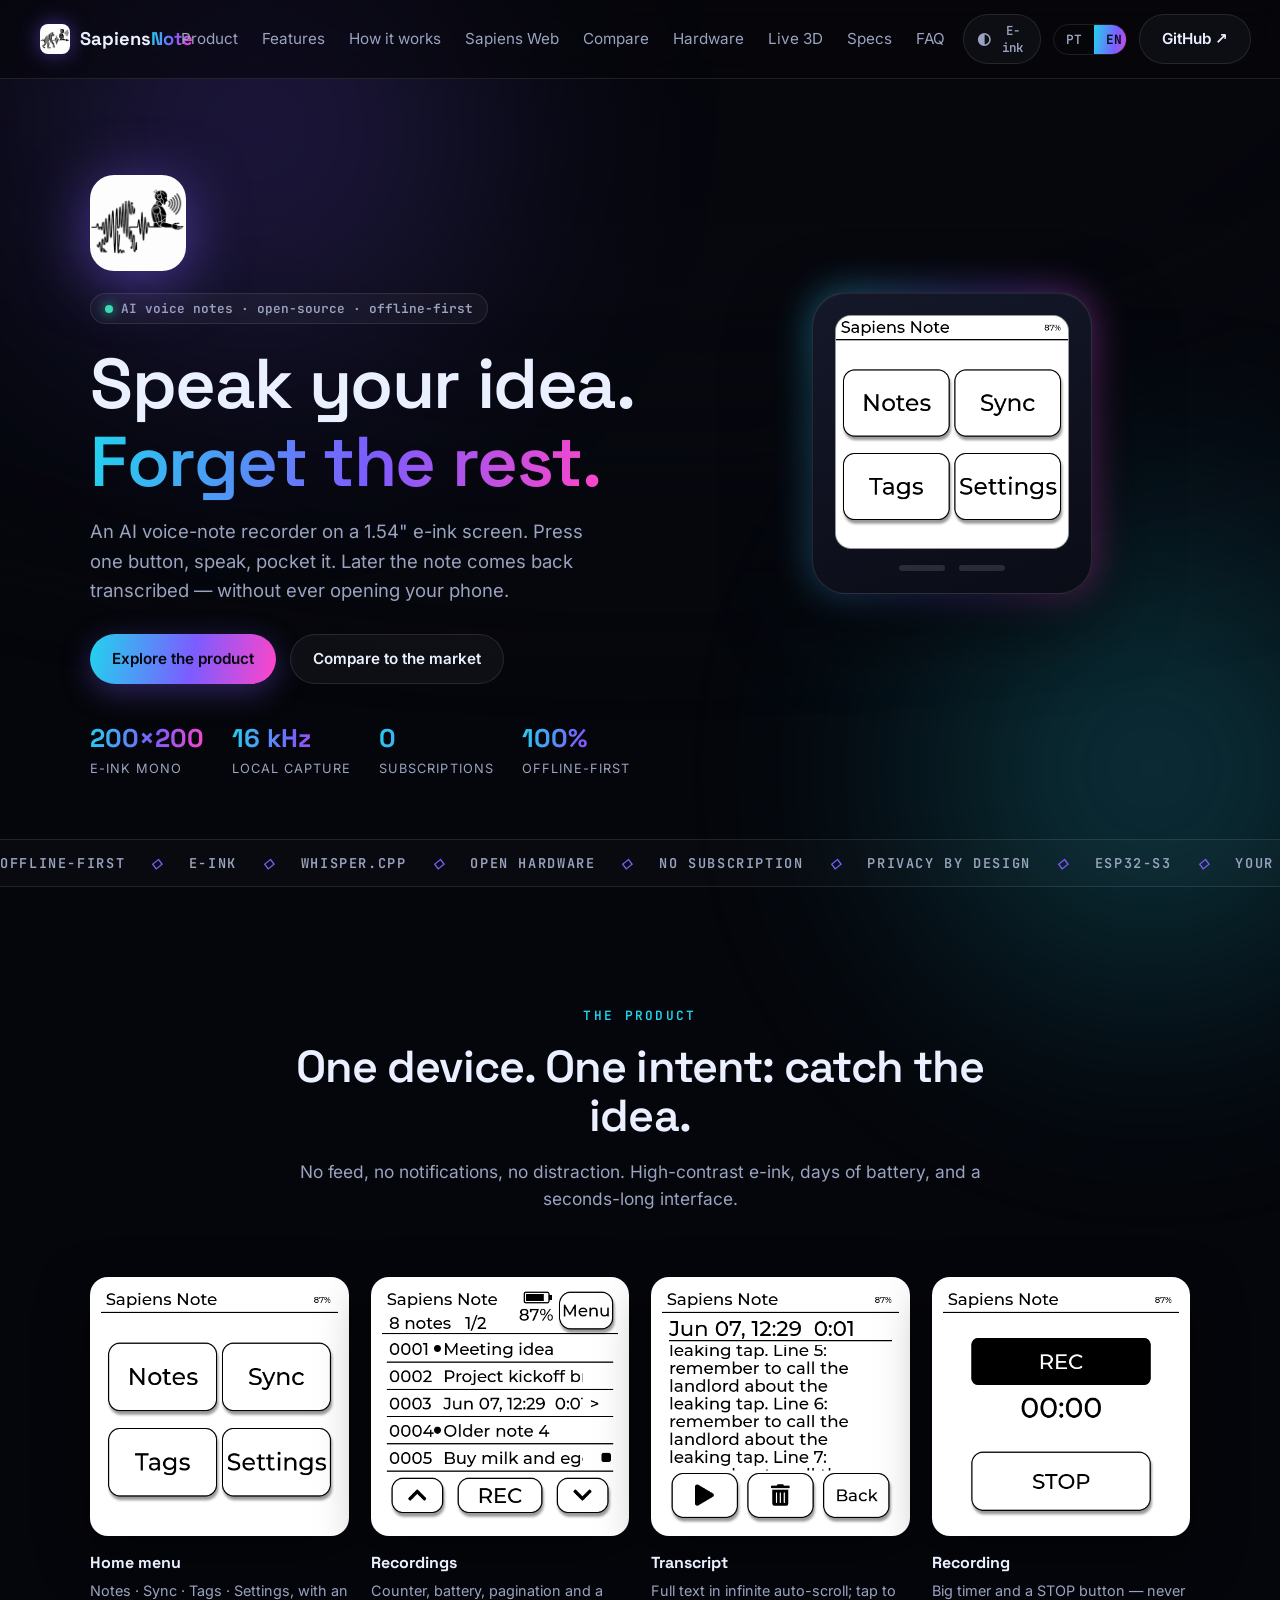
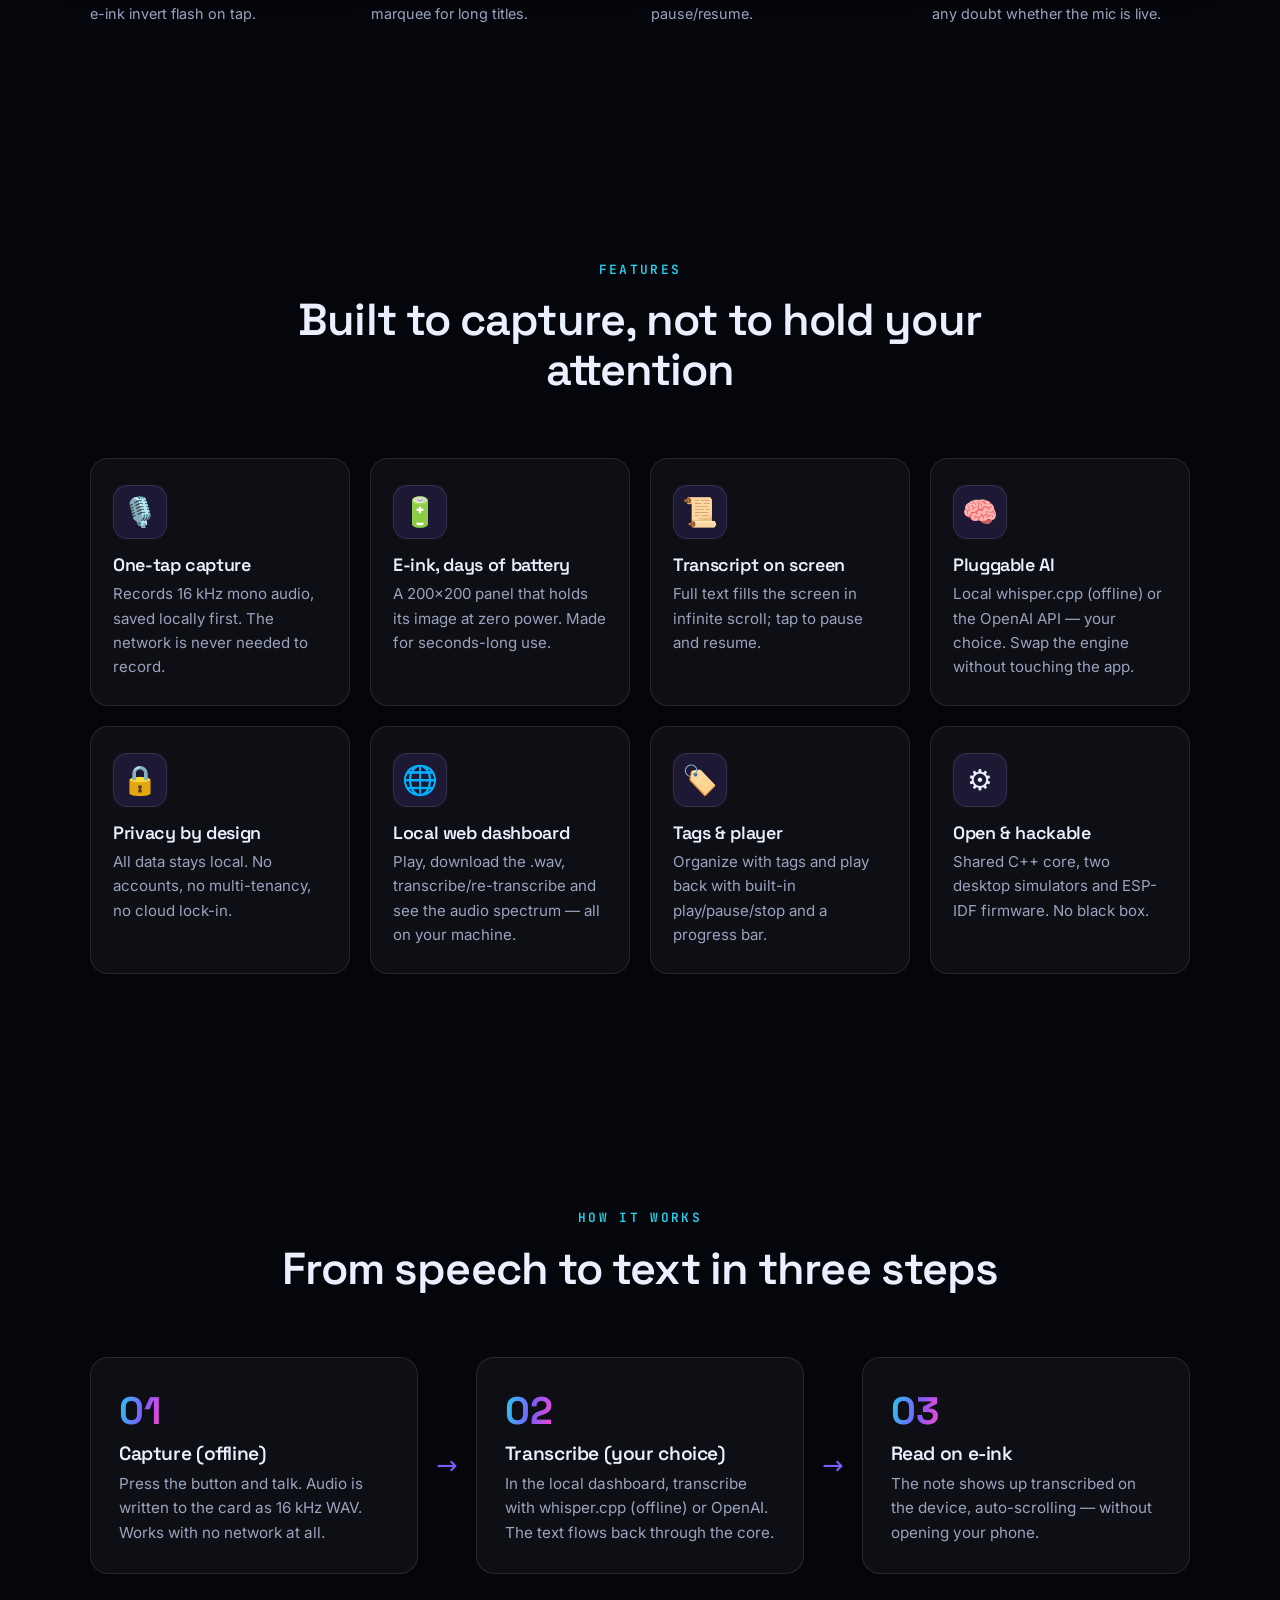
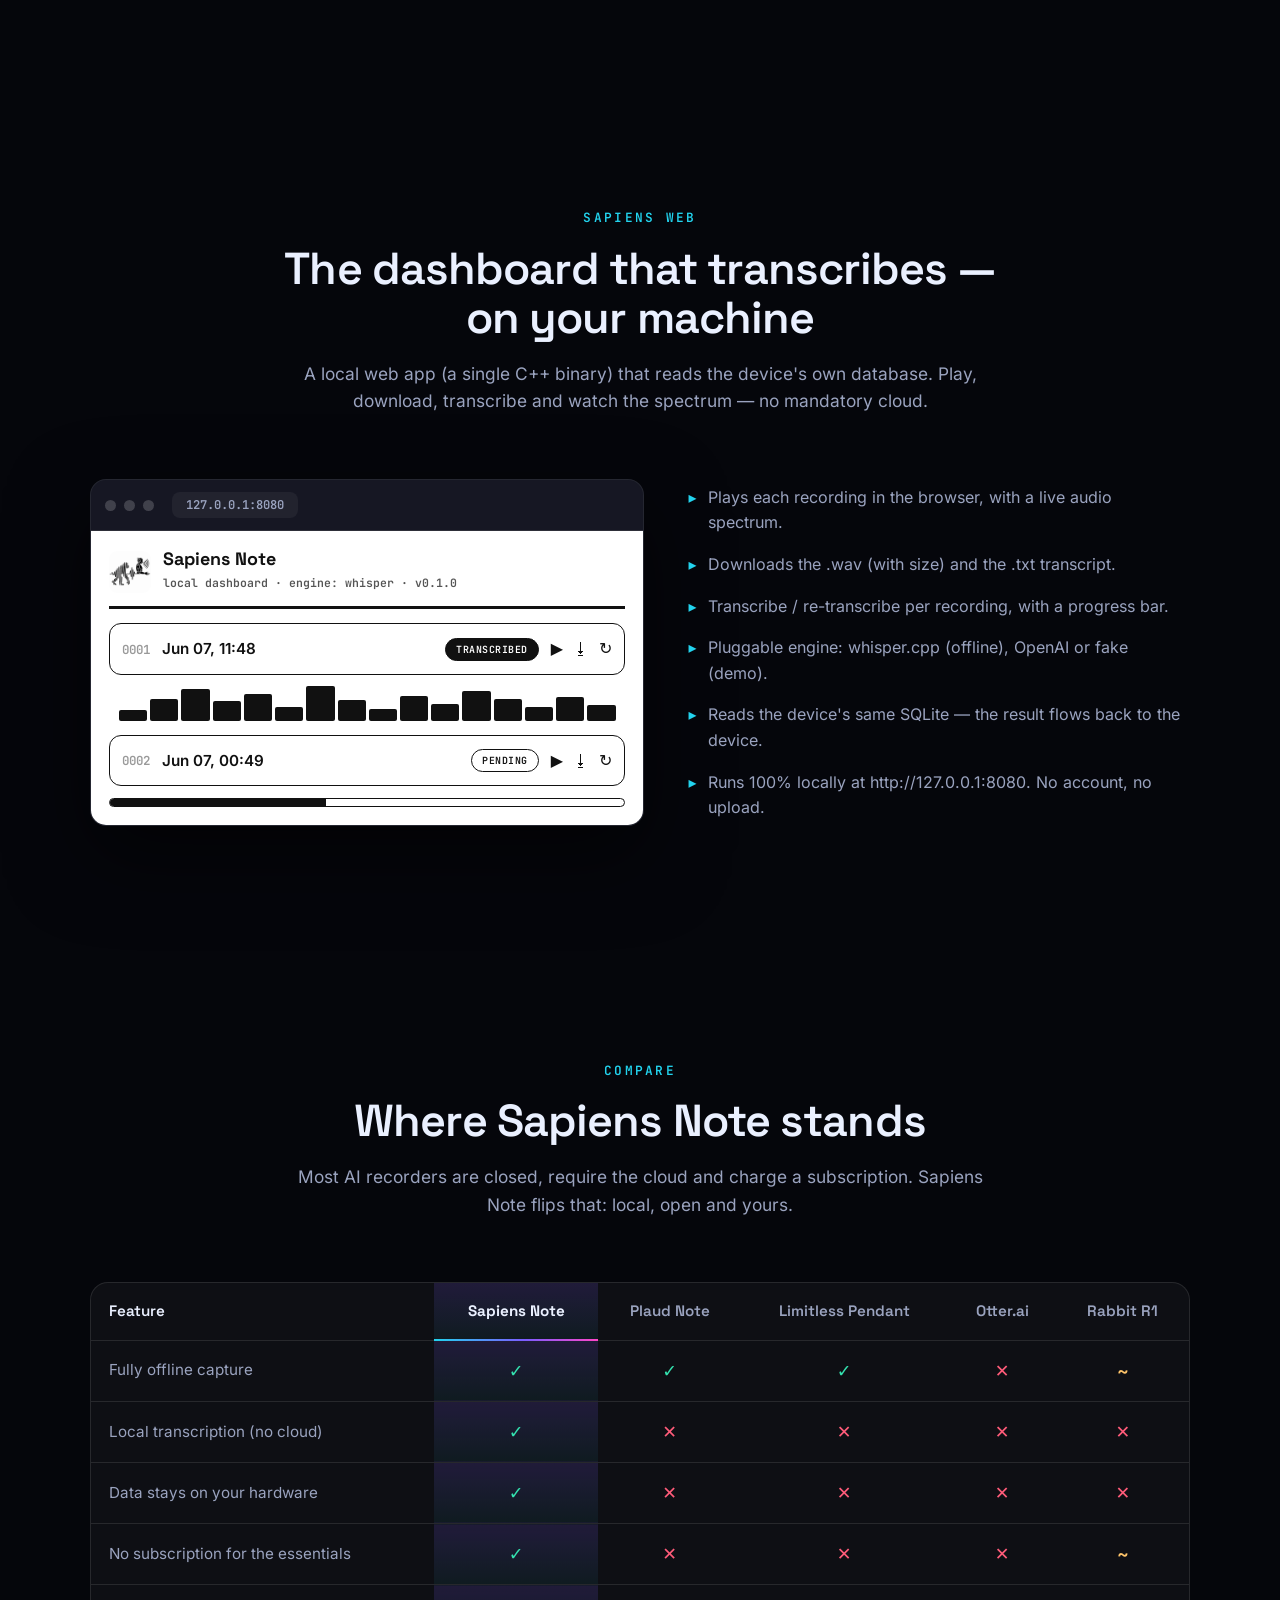
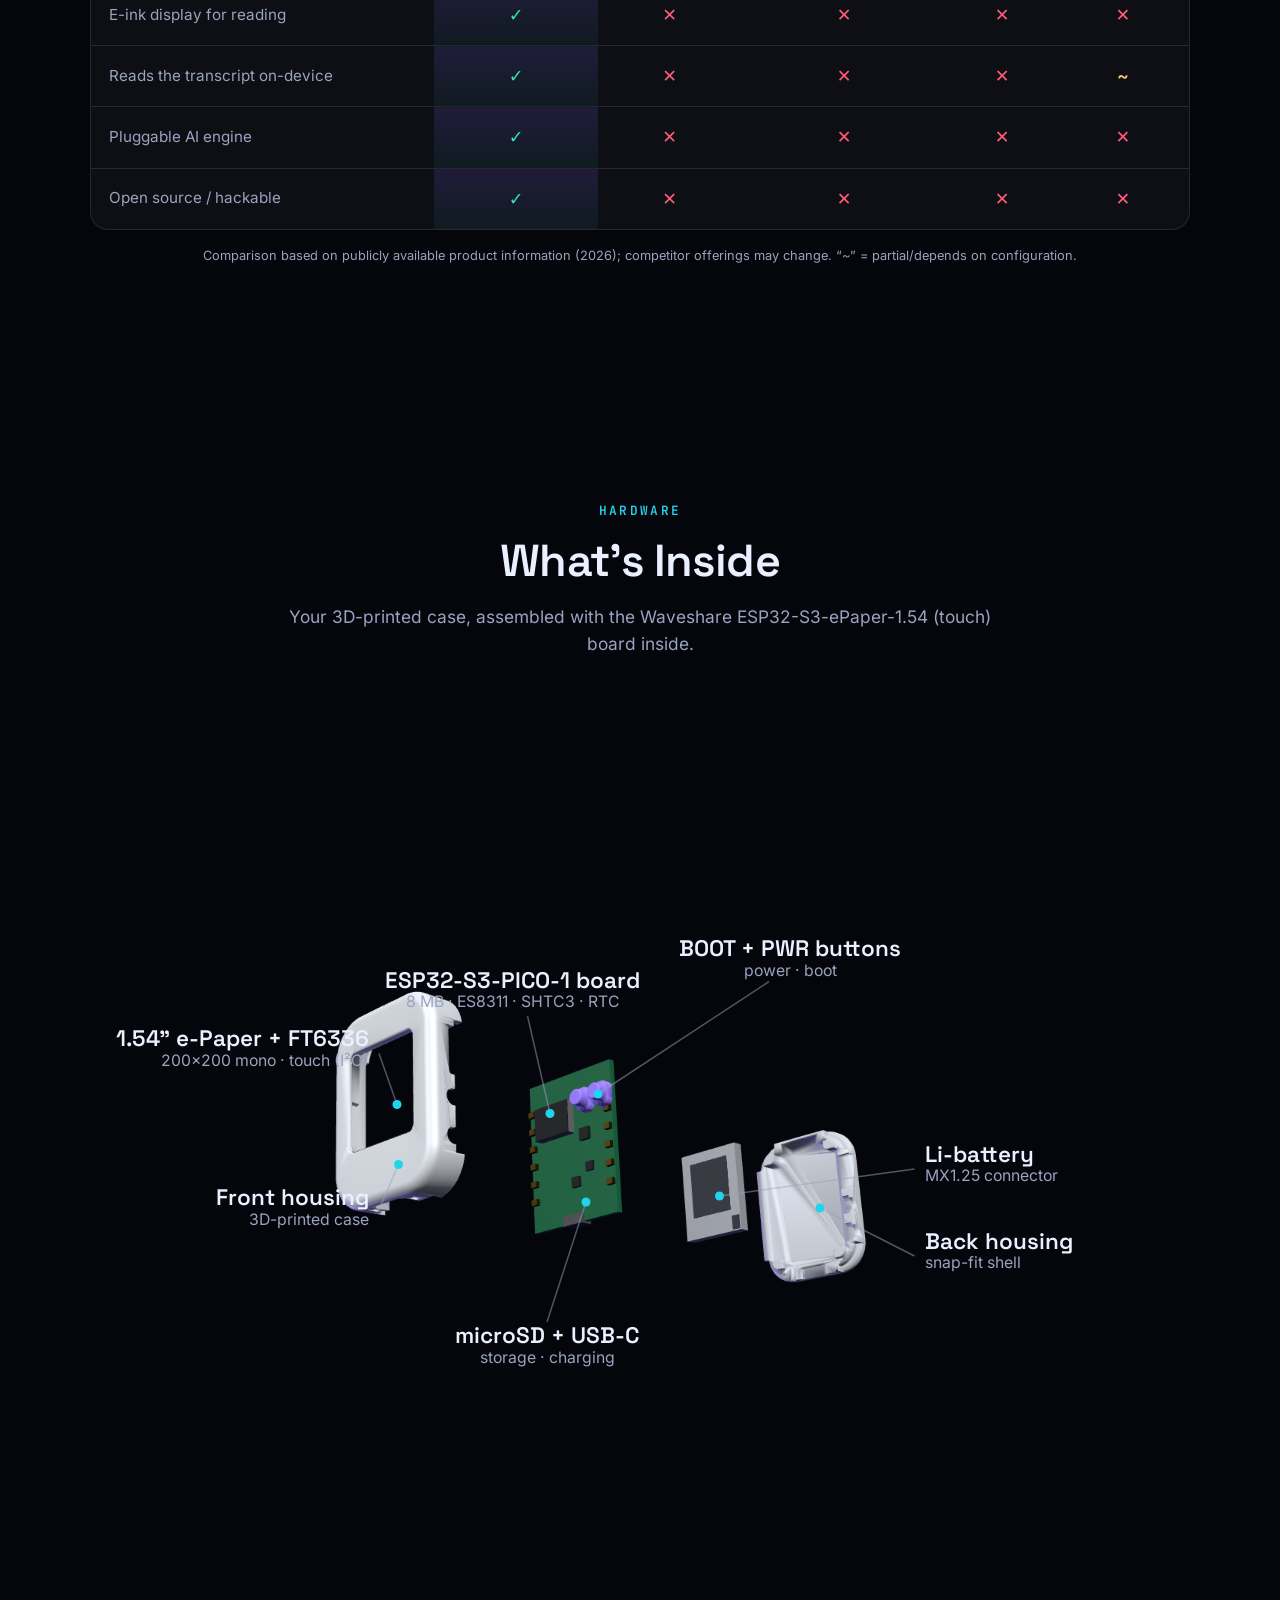
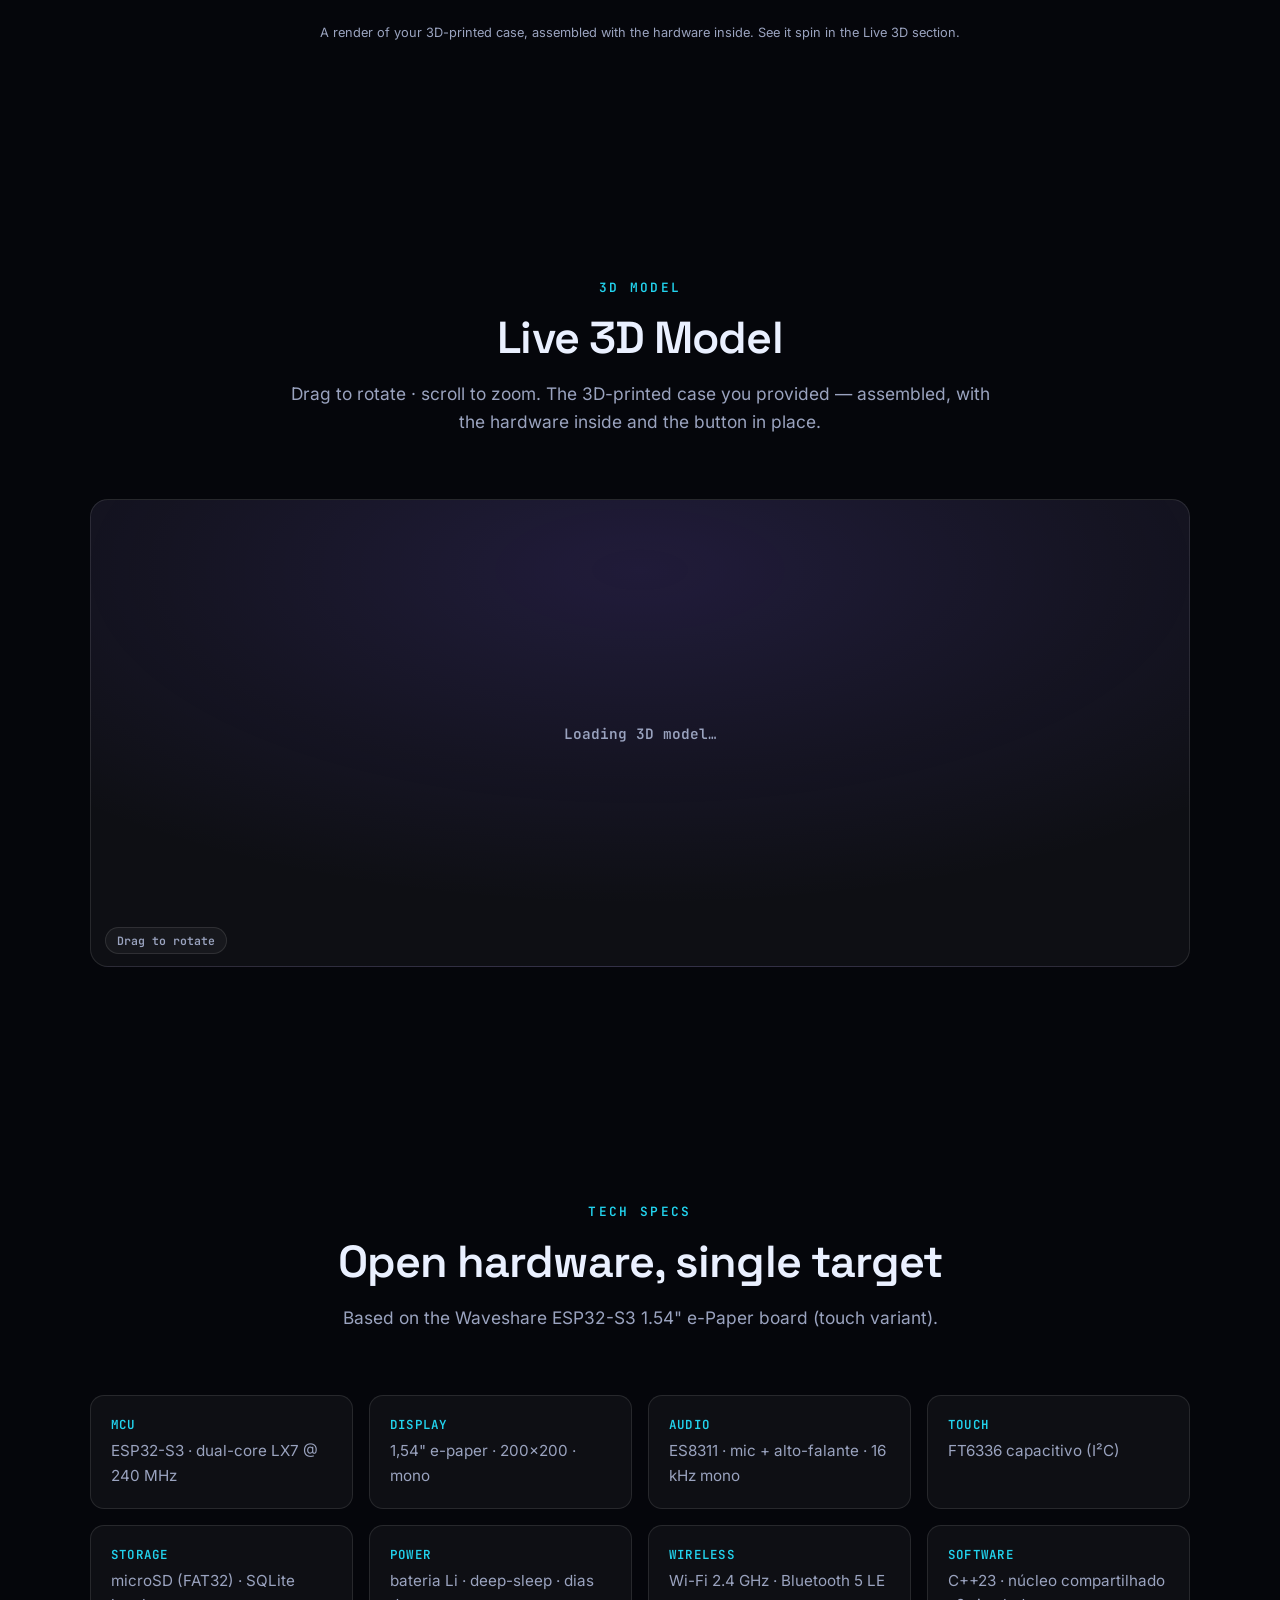
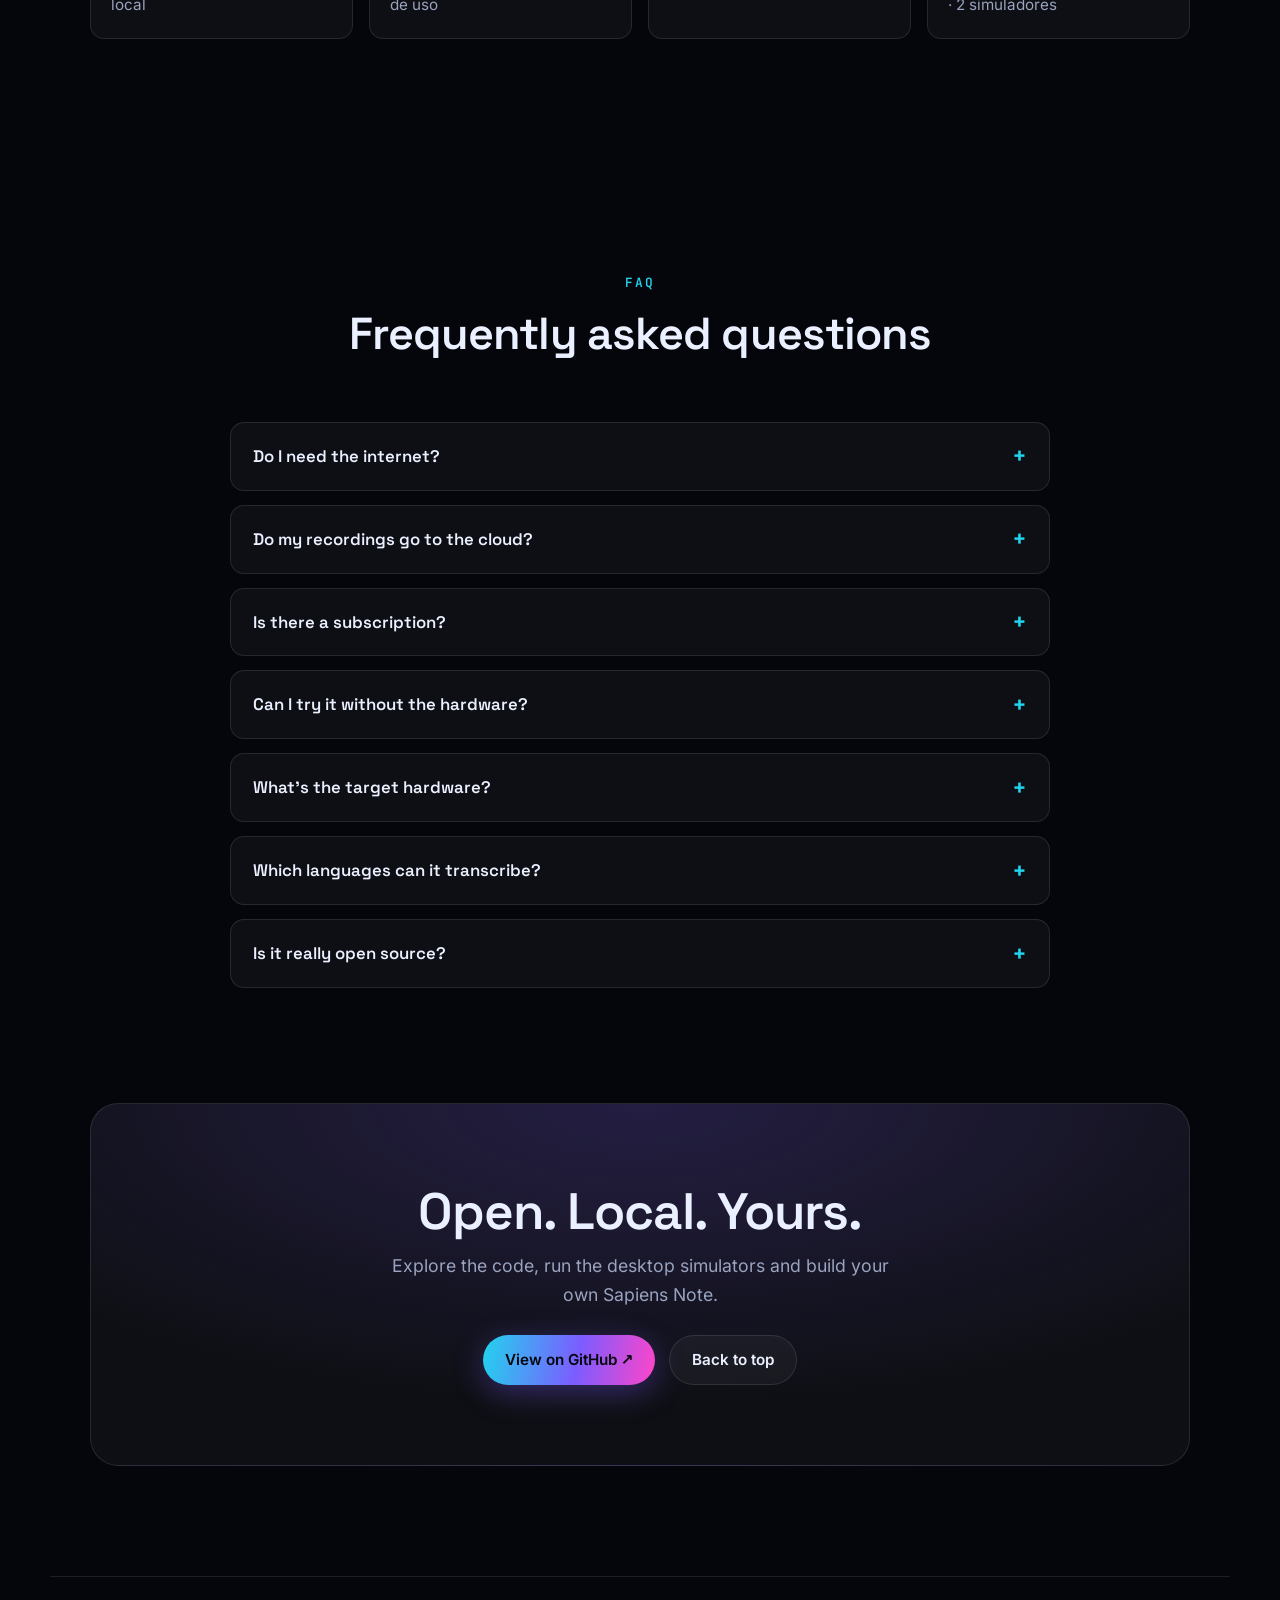
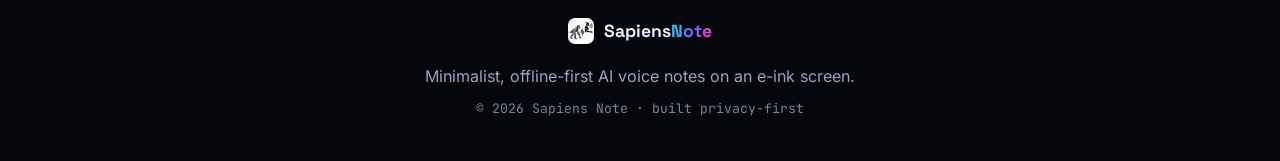
==== public/index.html @ 4d2105a3 "✨ (docker): add Docker support with a hardened nginx setup for the Sapiens Note website 📝 (README): " ====
<!doctype html>
<html lang="pt-BR">
<head>
<meta charset="utf-8">
<meta name="viewport" content="width=device-width, initial-scale=1">
<title>Sapiens Note — AI voice notes on e-ink</title>
<meta name="description" data-i18n="meta.desc"
      content="Sapiens Note — um gravador de notas de voz com IA, minimalista e offline-first, em uma tela e-ink de 1,54&quot;.">
<link rel="icon" type="image/png" href="assets/logo.png">
<link rel="stylesheet" href="assets/fonts/fonts.css">
<link rel="stylesheet" href="css/styles.css">
</head>
<body>

<!-- ambient background -->
<div class="bg-grid" aria-hidden="true"></div>
<div class="bg-glow bg-glow--1" aria-hidden="true"></div>
<div class="bg-glow bg-glow--2" aria-hidden="true"></div>

<!-- ============ NAV ============ -->
<header class="nav" id="nav">
  <a class="nav__brand" href="#top">
    <img src="assets/logo.png" alt="Sapiens Note" class="nav__logo">
    <span>Sapiens<span class="accent">Note</span></span>
  </a>
  <nav class="nav__links" id="navLinks">
    <a href="#product" data-i18n="nav.product">Produto</a>
    <a href="#features" data-i18n="nav.features">Recursos</a>
    <a href="#how" data-i18n="nav.how">Como funciona</a>
    <a href="#web" data-i18n="nav.web">Sapiens Web</a>
    <a href="#compare" data-i18n="nav.compare">Comparação</a>
    <a href="#inside" data-i18n="nav.inside">Hardware</a>
    <a href="#model" data-i18n="nav.model">Live 3D</a>
    <a href="#specs" data-i18n="nav.specs">Specs</a>
    <a href="#faq" data-i18n="nav.faq">FAQ</a>
  </nav>
  <div class="nav__actions">
    <button class="eink-toggle" id="einkToggle" data-i18n-title="eink.title" title="Alternar modo e-ink" aria-pressed="false">
      <span class="eink-toggle__ic" aria-hidden="true">◐</span><span data-i18n="eink.label">E-ink</span>
    </button>
    <div class="lang" role="group" aria-label="Language">
      <button class="lang__btn is-active" data-lang="pt">PT</button>
      <button class="lang__btn" data-lang="en">EN</button>
    </div>
    <a class="btn btn--ghost" href="https://github.com/gustavoschaedler/sapiens-note" target="_blank" rel="noopener">GitHub ↗</a>
    <button class="nav__burger" id="burger" aria-label="Menu">☰</button>
  </div>
</header>

<main id="top">

<!-- ============ HERO ============ -->
<section class="hero">
  <div class="hero__copy reveal">
    <img src="assets/logo.png" alt="Sapiens Note" class="hero__logo">
    <span class="pill"><span class="pill__dot"></span><span data-i18n="hero.pill">Notas de voz com IA · open-source · offline-first</span></span>
    <h1 class="hero__title">
      <span data-i18n="hero.title1">Fale sua ideia.</span><br>
      <span class="grad" data-i18n="hero.title2">Esqueça o resto.</span>
    </h1>
    <p class="hero__sub" data-i18n="hero.sub">
      Um gravador de notas de voz com IA numa tela e-ink de 1,54". Aperte um botão,
      fale, guarde no bolso. Depois a nota volta transcrita — sem nunca abrir o celular.
    </p>
    <div class="hero__cta">
      <a class="btn btn--primary" href="#product" data-i18n="hero.cta1">Conheça o produto</a>
      <a class="btn btn--ghost" href="#compare" data-i18n="hero.cta2">Comparar no mercado</a>
    </div>
    <ul class="hero__stats">
      <li><b>200×200</b><span data-i18n="hero.stat1">e-ink mono</span></li>
      <li><b>16&nbsp;kHz</b><span data-i18n="hero.stat2">captura local</span></li>
      <li><b>0</b><span data-i18n="hero.stat3">assinaturas</span></li>
      <li><b>100%</b><span data-i18n="hero.stat4">offline-first</span></li>
    </ul>
  </div>

  <div class="hero__device reveal">
    <div class="device">
      <div class="device__screen">
        <img src="assets/sim-home.png" alt="Sapiens Note home menu">
      </div>
      <div class="device__btns"><span></span><span></span></div>
    </div>
    <div class="wave" aria-hidden="true">
      <span></span><span></span><span></span><span></span><span></span>
      <span></span><span></span><span></span><span></span><span></span>
      <span></span><span></span><span></span><span></span><span></span>
    </div>
  </div>
</section>

<!-- ============ MARQUEE ============ -->
<div class="marquee" aria-hidden="true">
  <div class="marquee__track">
    <span>OFFLINE-FIRST</span><i>◇</i><span>E-INK</span><i>◇</i><span>WHISPER.CPP</span><i>◇</i>
    <span>OPEN HARDWARE</span><i>◇</i><span>NO SUBSCRIPTION</span><i>◇</i><span>PRIVACY BY DESIGN</span><i>◇</i>
    <span>ESP32-S3</span><i>◇</i><span>YOUR DATA, LOCAL</span><i>◇</i>
    <span>OFFLINE-FIRST</span><i>◇</i><span>E-INK</span><i>◇</i><span>WHISPER.CPP</span><i>◇</i>
    <span>OPEN HARDWARE</span><i>◇</i><span>NO SUBSCRIPTION</span><i>◇</i><span>PRIVACY BY DESIGN</span><i>◇</i>
    <span>ESP32-S3</span><i>◇</i><span>YOUR DATA, LOCAL</span><i>◇</i>
  </div>
</div>

<!-- ============ PRODUCT ============ -->
<section class="section" id="product">
  <div class="section__head reveal">
    <span class="eyebrow" data-i18n="product.eyebrow">O produto</span>
    <h2 data-i18n="product.title">Um dispositivo. Uma intenção: capturar a ideia.</h2>
    <p data-i18n="product.sub">Sem feed, sem notificações, sem distração. Tela e-ink de alto contraste,
       dias de bateria e uma interface de segundos.</p>
  </div>
  <div class="shots">
    <figure class="shot reveal">
      <div class="shot__frame"><img src="assets/sim-home.png" alt="Menu"></div>
      <figcaption><b data-i18n="product.s1t">Menu inicial</b><span data-i18n="product.s1d">Notes · Sync · Tags · Settings, com flash de inversão e-ink ao toque.</span></figcaption>
    </figure>
    <figure class="shot reveal">
      <div class="shot__frame"><img src="assets/sim-list.png" alt="Lista"></div>
      <figcaption><b data-i18n="product.s2t">Gravações</b><span data-i18n="product.s2d">Contador, bateria, paginação e marquee para títulos longos.</span></figcaption>
    </figure>
    <figure class="shot reveal">
      <div class="shot__frame"><img src="assets/sim-detail.png" alt="Transcrição"></div>
      <figcaption><b data-i18n="product.s3t">Transcrição</b><span data-i18n="product.s3d">Texto completo em rolagem infinita; toque para pausar/continuar.</span></figcaption>
    </figure>
    <figure class="shot reveal">
      <div class="shot__frame"><img src="assets/sim-rec.png" alt="Gravando"></div>
      <figcaption><b data-i18n="product.s4t">Gravando</b><span data-i18n="product.s4d">Timer grande e botão STOP — nunca há dúvida se o mic está ativo.</span></figcaption>
    </figure>
  </div>
</section>

<!-- ============ FEATURES ============ -->
<section class="section" id="features">
  <div class="section__head reveal">
    <span class="eyebrow" data-i18n="features.eyebrow">Recursos</span>
    <h2 data-i18n="features.title">Pensado para capturar, não para prender atenção</h2>
  </div>
  <div class="grid">
    <article class="card reveal">
      <div class="card__ic">🎙️</div>
      <h3 data-i18n="feat.1t">Captura em um toque</h3>
      <p data-i18n="feat.1d">Grava áudio 16 kHz mono, salvo localmente primeiro. A rede nunca é necessária para gravar.</p>
    </article>
    <article class="card reveal">
      <div class="card__ic">🔋</div>
      <h3 data-i18n="feat.2t">E-ink, dias de bateria</h3>
      <p data-i18n="feat.2d">Tela de 200×200 que segura a imagem com zero energia. Pensada para uso em segundos.</p>
    </article>
    <article class="card reveal">
      <div class="card__ic">📜</div>
      <h3 data-i18n="feat.3t">Transcrição na tela</h3>
      <p data-i18n="feat.3d">Texto completo preenche a tela em rolagem infinita; toque para pausar e continuar.</p>
    </article>
    <article class="card reveal">
      <div class="card__ic">🧠</div>
      <h3 data-i18n="feat.4t">IA plugável</h3>
      <p data-i18n="feat.4d">whisper.cpp local (offline) ou a API da OpenAI — você escolhe. Troque o motor sem mexer no app.</p>
    </article>
    <article class="card reveal">
      <div class="card__ic">🔒</div>
      <h3 data-i18n="feat.5t">Privacidade por design</h3>
      <p data-i18n="feat.5d">Todos os dados ficam locais. Sem contas, sem multi-tenant, sem lock-in na nuvem.</p>
    </article>
    <article class="card reveal">
      <div class="card__ic">🌐</div>
      <h3 data-i18n="feat.6t">Dashboard web local</h3>
      <p data-i18n="feat.6d">Toque, baixe o .wav, transcreva/re-transcreva e veja o espectro de áudio — tudo na sua máquina.</p>
    </article>
    <article class="card reveal">
      <div class="card__ic">🏷️</div>
      <h3 data-i18n="feat.7t">Tags & player</h3>
      <p data-i18n="feat.7d">Organize por tags e reproduza com play/pause/stop e barra de progresso embutidos.</p>
    </article>
    <article class="card reveal">
      <div class="card__ic">⚙️</div>
      <h3 data-i18n="feat.8t">Aberto & hackeável</h3>
      <p data-i18n="feat.8d">Núcleo C++ compartilhado, dois simuladores desktop e firmware ESP-IDF. Sem caixa-preta.</p>
    </article>
  </div>
</section>

<!-- ============ HOW IT WORKS ============ -->
<section class="section" id="how">
  <div class="section__head reveal">
    <span class="eyebrow" data-i18n="how.eyebrow">Como funciona</span>
    <h2 data-i18n="how.title">Da fala ao texto em três passos</h2>
  </div>
  <div class="steps">
    <div class="step reveal">
      <span class="step__n">01</span>
      <h3 data-i18n="how.1t">Capture (offline)</h3>
      <p data-i18n="how.1d">Aperte o botão e fale. O áudio vai para o cartão como WAV 16 kHz. Funciona sem nenhuma rede.</p>
    </div>
    <div class="step__arrow" aria-hidden="true">→</div>
    <div class="step reveal">
      <span class="step__n">02</span>
      <h3 data-i18n="how.2t">Transcreva (você escolhe)</h3>
      <p data-i18n="how.2d">No dashboard local, transcreva com whisper.cpp (offline) ou OpenAI. O texto volta pelo núcleo.</p>
    </div>
    <div class="step__arrow" aria-hidden="true">→</div>
    <div class="step reveal">
      <span class="step__n">03</span>
      <h3 data-i18n="how.3t">Leia no e-ink</h3>
      <p data-i18n="how.3d">A nota aparece transcrita no dispositivo, com rolagem automática — sem abrir o celular.</p>
    </div>
  </div>
</section>

<!-- ============ SAPIENS WEB ============ -->
<section class="section" id="web">
  <div class="section__head reveal">
    <span class="eyebrow">Sapiens Web</span>
    <h2 data-i18n="web.title">O dashboard que transcreve — na sua máquina</h2>
    <p data-i18n="web.sub">Um app web local (um único binário C++) que lê o mesmo banco do dispositivo.
       Toque, baixe, transcreva e veja o espectro — sem nuvem obrigatória.</p>
  </div>
  <div class="web">
    <div class="web__mock reveal">
      <div class="browser">
        <div class="browser__bar">
          <span class="dot"></span><span class="dot"></span><span class="dot"></span>
          <span class="browser__url">127.0.0.1:8080</span>
        </div>
        <div class="browser__body">
          <div class="dash">
            <div class="dash__head">
              <img src="assets/logo.png" alt="">
              <div>
                <b>Sapiens Note</b>
                <small>local dashboard · engine: whisper · v0.1.0</small>
              </div>
            </div>
            <div class="dash__row">
              <span class="dash__n">0001</span>
              <span class="dash__title">Jun 07, 11:48</span>
              <span class="badge badge--ok" data-i18n="web.badge.done">Transcrito</span>
              <span class="dash__btns">▶&nbsp; ⭳&nbsp; ↻</span>
            </div>
            <div class="dash__wave" aria-hidden="true">
              <i style="height:30%"></i><i style="height:62%"></i><i style="height:88%"></i><i style="height:54%"></i>
              <i style="height:74%"></i><i style="height:40%"></i><i style="height:96%"></i><i style="height:58%"></i>
              <i style="height:34%"></i><i style="height:70%"></i><i style="height:48%"></i><i style="height:82%"></i>
              <i style="height:60%"></i><i style="height:38%"></i><i style="height:66%"></i><i style="height:44%"></i>
            </div>
            <div class="dash__row">
              <span class="dash__n">0002</span>
              <span class="dash__title">Jun 07, 00:49</span>
              <span class="badge" data-i18n="web.badge.pending">Pendente</span>
              <span class="dash__btns">▶&nbsp; ⭳&nbsp; ↻</span>
            </div>
            <div class="dash__prog" aria-hidden="true"><i></i></div>
          </div>
        </div>
      </div>
    </div>
    <div class="web__copy reveal">
      <ul class="web__list">
        <li data-i18n="web.f1">Reproduz cada gravação no navegador, com espectro de áudio ao vivo.</li>
        <li data-i18n="web.f2">Baixa o .wav (com tamanho) e a transcrição .txt.</li>
        <li data-i18n="web.f3">Transcreve / re-transcreve por gravação, com barra de progresso.</li>
        <li data-i18n="web.f4">Motor plugável: whisper.cpp (offline), OpenAI ou fake (demo).</li>
        <li data-i18n="web.f5">Lê o mesmo SQLite do dispositivo — o resultado volta para o aparelho.</li>
        <li data-i18n="web.f6">Roda 100% local em http://127.0.0.1:8080. Sem conta, sem upload.</li>
      </ul>
    </div>
  </div>
</section>

<!-- ============ COMPARE ============ -->
<section class="section" id="compare">
  <div class="section__head reveal">
    <span class="eyebrow" data-i18n="compare.eyebrow">Comparação</span>
    <h2 data-i18n="compare.title">Como o Sapiens Note se posiciona</h2>
    <p data-i18n="compare.sub">A maioria dos gravadores com IA é fechada, exige nuvem e cobra assinatura.
       O Sapiens Note inverte isso: local, aberto e seu.</p>
  </div>
  <div class="table-wrap reveal">
    <table class="cmp">
      <thead>
        <tr>
          <th data-i18n="cmp.feature">Característica</th>
          <th class="cmp__us">Sapiens Note</th>
          <th>Plaud Note</th>
          <th>Limitless Pendant</th>
          <th>Otter.ai</th>
          <th>Rabbit R1</th>
        </tr>
      </thead>
      <tbody>
        <tr>
          <td data-i18n="cmp.r1">Captura 100% offline</td>
          <td class="cmp__us"><i class="ok">✓</i></td><td><i class="ok">✓</i></td><td><i class="ok">✓</i></td><td><i class="no">✕</i></td><td><i class="mid">~</i></td>
        </tr>
        <tr>
          <td data-i18n="cmp.r2">Transcrição local (sem nuvem)</td>
          <td class="cmp__us"><i class="ok">✓</i></td><td><i class="no">✕</i></td><td><i class="no">✕</i></td><td><i class="no">✕</i></td><td><i class="no">✕</i></td>
        </tr>
        <tr>
          <td data-i18n="cmp.r3">Dados ficam no seu hardware</td>
          <td class="cmp__us"><i class="ok">✓</i></td><td><i class="no">✕</i></td><td><i class="no">✕</i></td><td><i class="no">✕</i></td><td><i class="no">✕</i></td>
        </tr>
        <tr>
          <td data-i18n="cmp.r4">Sem assinatura para o essencial</td>
          <td class="cmp__us"><i class="ok">✓</i></td><td><i class="no">✕</i></td><td><i class="no">✕</i></td><td><i class="no">✕</i></td><td><i class="mid">~</i></td>
        </tr>
        <tr>
          <td data-i18n="cmp.r5">Tela e-ink para leitura</td>
          <td class="cmp__us"><i class="ok">✓</i></td><td><i class="no">✕</i></td><td><i class="no">✕</i></td><td><i class="no">✕</i></td><td><i class="no">✕</i></td>
        </tr>
        <tr>
          <td data-i18n="cmp.r6">Lê a transcrição no aparelho</td>
          <td class="cmp__us"><i class="ok">✓</i></td><td><i class="no">✕</i></td><td><i class="no">✕</i></td><td><i class="no">✕</i></td><td><i class="mid">~</i></td>
        </tr>
        <tr>
          <td data-i18n="cmp.r7">Motor de IA plugável</td>
          <td class="cmp__us"><i class="ok">✓</i></td><td><i class="no">✕</i></td><td><i class="no">✕</i></td><td><i class="no">✕</i></td><td><i class="no">✕</i></td>
        </tr>
        <tr>
          <td data-i18n="cmp.r8">Open source / hackeável</td>
          <td class="cmp__us"><i class="ok">✓</i></td><td><i class="no">✕</i></td><td><i class="no">✕</i></td><td><i class="no">✕</i></td><td><i class="no">✕</i></td>
        </tr>
      </tbody>
    </table>
  </div>
  <p class="footnote" data-i18n="cmp.note">Comparação baseada em informações públicas dos produtos (2026); ofertas dos concorrentes podem mudar. “~” = parcial/depende da configuração.</p>
</section>

<!-- ============ WHAT'S INSIDE ============ -->
<section class="section" id="inside">
  <div class="section__head reveal">
    <span class="eyebrow" data-i18n="inside.eyebrow">O que tem dentro</span>
    <h2 data-i18n="inside.title">Hardware aberto, sem a case</h2>
    <p data-i18n="inside.sub">O coração do produto é a placa ESP32-S3-ePaper-1.54 — sem a case original do Pala Note. Tudo o que importa, em ~40 mm.</p>
  </div>
  <div class="inside reveal">
    <svg viewBox="0 0 1200 1180" class="xray" role="img" aria-label="ESP32-S3-ePaper-1.54 exploded view">
      <image href="assets/exploded.png" x="0" y="0" width="1200" height="1180"/>
      <g class="cal">
        <!-- left: display + front housing -->
        <line x1="252" y1="442" x2="276" y2="510"/><circle cx="276" cy="510" r="6"/>
        <text class="cal__t cal__r" x="238" y="432" data-i18n="inside.k1t">Tela e-Paper 1,54" + FT6336</text>
        <text class="cal__s cal__r" x="238" y="458" data-i18n="inside.k1s">200×200 mono · toque (I²C)</text>

        <line x1="252" y1="650" x2="278" y2="590"/><circle cx="278" cy="590" r="6"/>
        <text class="cal__t cal__r" x="238" y="644" data-i18n="inside.k2t">Carcaça frontal</text>
        <text class="cal__s cal__r" x="238" y="670" data-i18n="inside.k2s">case impressa em 3D</text>

        <!-- top: main board + buttons -->
        <line x1="450" y1="392" x2="480" y2="522"/><circle cx="480" cy="522" r="6"/>
        <text class="cal__t cal__m" x="430" y="354" data-i18n="inside.k3t">Placa ESP32-S3-PICO-1</text>
        <text class="cal__s cal__m" x="430" y="380" data-i18n="inside.k3s">8 MB · ES8311 · SHTC3 · RTC</text>

        <line x1="772" y1="346" x2="544" y2="496"/><circle cx="544" cy="496" r="6"/>
        <text class="cal__t cal__m" x="800" y="312" data-i18n="inside.k4t">Botões BOOT + PWR</text>
        <text class="cal__s cal__m" x="800" y="338" data-i18n="inside.k4s">ligar · boot</text>

        <!-- bottom: I/O -->
        <line x1="476" y1="800" x2="528" y2="640"/><circle cx="528" cy="640" r="6"/>
        <text class="cal__t cal__m" x="476" y="828" data-i18n="inside.k5t">microSD + USB-C</text>
        <text class="cal__s cal__m" x="476" y="854" data-i18n="inside.k5s">armazenamento · carga</text>

        <!-- right: battery + back housing -->
        <line x1="966" y1="596" x2="706" y2="632"/><circle cx="706" cy="632" r="6"/>
        <text class="cal__t" x="980" y="586" data-i18n="inside.k6t">Bateria Li</text>
        <text class="cal__s" x="980" y="612" data-i18n="inside.k6s">conector MX1.25</text>

        <line x1="966" y1="712" x2="840" y2="648"/><circle cx="840" cy="648" r="6"/>
        <text class="cal__t" x="980" y="702" data-i18n="inside.k7t">Carcaça traseira</text>
        <text class="cal__s" x="980" y="728" data-i18n="inside.k7s">encaixe (snap-fit)</text>
      </g>
    </svg>
  </div>
  <p class="footnote" data-i18n="inside.note">Render da sua case impressa em 3D, montada com o hardware dentro. Veja girando na seção Live 3D.</p>
</section>

<!-- ============ LIVE 3D MODEL ============ -->
<section class="section" id="model">
  <div class="section__head reveal">
    <span class="eyebrow" data-i18n="model.eyebrow">Modelo 3D</span>
    <h2>Live 3D Model</h2>
    <p data-i18n="model.sub">Arraste para girar. Role para dar zoom. Só o hardware — sem a case.</p>
  </div>
  <div class="viewer reveal" id="viewer">
    <div class="viewer__modes">
      <button class="vmode is-active" data-mode="assembled" data-i18n="model.assembled">Montada</button>
      <button class="vmode" data-mode="exploded" data-i18n="model.exploded">Explodida</button>
    </div>
    <span class="viewer__msg viewer__msg--load" data-i18n="model.loading">Carregando modelo 3D…</span>
    <span class="viewer__msg viewer__msg--fail" data-i18n="model.fallback">Não foi possível carregar o 3D (precisa de internet para o Three.js).</span>
    <span class="viewer__hint" data-i18n="model.hint">Arraste para girar</span>
  </div>
</section>

<!-- ============ SPECS ============ -->
<section class="section" id="specs">
  <div class="section__head reveal">
    <span class="eyebrow" data-i18n="specs.eyebrow">Ficha técnica</span>
    <h2 data-i18n="specs.title">Hardware aberto, alvo único</h2>
    <p data-i18n="specs.sub">Baseado na placa Waveshare ESP32-S3 1,54" e-Paper (variante touch).</p>
  </div>
  <div class="specs">
    <div class="spec reveal"><b data-i18n="spec.mcu">MCU</b><span>ESP32-S3 · dual-core LX7 @ 240 MHz</span></div>
    <div class="spec reveal"><b data-i18n="spec.display">Tela</b><span>1,54" e-paper · 200×200 · mono</span></div>
    <div class="spec reveal"><b data-i18n="spec.audio">Áudio</b><span>ES8311 · mic + alto-falante · 16 kHz mono</span></div>
    <div class="spec reveal"><b data-i18n="spec.touch">Toque</b><span>FT6336 capacitivo (I²C)</span></div>
    <div class="spec reveal"><b data-i18n="spec.storage">Armazenamento</b><span>microSD (FAT32) · SQLite local</span></div>
    <div class="spec reveal"><b data-i18n="spec.power">Energia</b><span>bateria Li · deep-sleep · dias de uso</span></div>
    <div class="spec reveal"><b data-i18n="spec.wireless">Sem fio</b><span>Wi-Fi 2.4 GHz · Bluetooth 5 LE</span></div>
    <div class="spec reveal"><b data-i18n="spec.sw">Software</b><span>C++23 · núcleo compartilhado · 2 simuladores</span></div>
  </div>
</section>

<!-- ============ FAQ ============ -->
<section class="section" id="faq">
  <div class="section__head reveal">
    <span class="eyebrow">FAQ</span>
    <h2 data-i18n="faq.title">Perguntas frequentes</h2>
  </div>
  <div class="faq">
    <details class="faq__item reveal">
      <summary data-i18n="faq.q1">Preciso de internet para usar?</summary>
      <p data-i18n="faq.a1">Não para gravar. A captura é 100% offline; só a transcrição pode usar rede — e mesmo ela roda offline com whisper.cpp.</p>
    </details>
    <details class="faq__item reveal">
      <summary data-i18n="faq.q2">Minhas gravações vão para a nuvem?</summary>
      <p data-i18n="faq.a2">Não por padrão. Tudo fica local (SQLite + WAV). Só sai da sua máquina se você escolher o motor OpenAI.</p>
    </details>
    <details class="faq__item reveal">
      <summary data-i18n="faq.q3">Tem assinatura ou mensalidade?</summary>
      <p data-i18n="faq.a3">Não. O essencial é gratuito e open-source. Você só paga (à OpenAI) se optar por esse motor de transcrição.</p>
    </details>
    <details class="faq__item reveal">
      <summary data-i18n="faq.q4">Posso testar sem comprar o hardware?</summary>
      <p data-i18n="faq.a4">Sim. Há dois simuladores desktop (SDL2 e LVGL 9) que rodam a mesma UI e lógica do dispositivo, mais o dashboard web.</p>
    </details>
    <details class="faq__item reveal">
      <summary data-i18n="faq.q5">Qual é o hardware alvo?</summary>
      <p data-i18n="faq.a5">A placa Waveshare ESP32-S3 1,54" e-Paper (variante touch): tela mono 200×200, codec de áudio ES8311, microSD e bateria.</p>
    </details>
    <details class="faq__item reveal">
      <summary data-i18n="faq.q6">Em quais idiomas ele transcreve?</summary>
      <p data-i18n="faq.a6">Depende do modelo whisper escolhido — os modelos multilíngues cobrem dezenas de idiomas, incluindo português e inglês, com detecção automática.</p>
    </details>
    <details class="faq__item reveal">
      <summary data-i18n="faq.q7">É realmente open source?</summary>
      <p data-i18n="faq.a7">Sim. Núcleo C++, simuladores e firmware ESP-IDF estão no GitHub. Você pode ler, modificar e construir o seu.</p>
    </details>
  </div>
</section>

<!-- ============ CTA ============ -->
<section class="cta">
  <div class="cta__inner reveal">
    <h2 data-i18n="cta.title">Aberto. Local. Seu.</h2>
    <p data-i18n="cta.sub">Explore o código, rode os simuladores no desktop e construa o seu Sapiens Note.</p>
    <div class="hero__cta">
      <a class="btn btn--primary" href="https://github.com/gustavoschaedler/sapiens-note" target="_blank" rel="noopener" data-i18n="cta.btn1">Ver no GitHub ↗</a>
      <a class="btn btn--ghost" href="#top" data-i18n="cta.btn2">Voltar ao topo</a>
    </div>
  </div>
</section>

</main>

<!-- ============ FOOTER ============ -->
<footer class="footer">
  <div class="footer__brand">
    <img src="assets/logo.png" alt="Sapiens Note">
    <span>Sapiens<span class="accent">Note</span></span>
  </div>
  <p data-i18n="footer.tag">Notas de voz com IA, minimalistas e offline-first, numa tela e-ink.</p>
  <small>© <span id="year"></span> Sapiens Note · <span data-i18n="footer.made">feito com foco em privacidade</span></small>
</footer>

<!-- Live 3D model (Three.js) — the USER-PROVIDED case (.3mf), exploded view -->
<script type="importmap">
{ "imports": {
  "three": "./assets/vendor/three/three.module.js",
  "three/addons/": "./assets/vendor/three/addons/"
}}
</script>
<script type="module">
import * as THREE from 'three';
import { OrbitControls } from 'three/addons/controls/OrbitControls.js';
import { ThreeMFLoader } from 'three/addons/loaders/3MFLoader.js';

const mount = document.getElementById('viewer');
// The 3D needs HTTP: file:// blocks ES modules + fetching the local .3mf files.
if (mount && location.protocol === 'file:') mount.classList.add('failed');
if (mount && location.protocol !== 'file:') {
  const scene = new THREE.Scene();
  const cam = new THREE.PerspectiveCamera(40, 1, 0.1, 5000);
  const renderer = new THREE.WebGLRenderer({ antialias:true, alpha:true });
  renderer.setPixelRatio(Math.min(window.devicePixelRatio, 2));
  mount.appendChild(renderer.domElement);

  // bright multi-light rig (no IBL, so it renders everywhere) so the matte case pops
  scene.add(new THREE.HemisphereLight(0xeaf1ff, 0x2a2f3a, 2.0));
  const key   = new THREE.DirectionalLight(0xffffff, 3.2); key.position.set(60, 90, 70);   scene.add(key);
  const rim   = new THREE.DirectionalLight(0x9b7cff, 2.4); rim.position.set(-80, -10, -60);  scene.add(rim);
  const fill  = new THREE.DirectionalLight(0x22d3ee, 1.4); fill.position.set(-50, 50, 60);   scene.add(fill);
  const front = new THREE.DirectionalLight(0xffffff, 1.6); front.position.set(20, 20, 140);  scene.add(front);

  const root = new THREE.Group(); scene.add(root);
  const ctl = new OrbitControls(cam, renderer.domElement);
  ctl.enablePan = false; ctl.enableDamping = true; ctl.dampingFactor = 0.08;
  ctl.autoRotate = true; ctl.autoRotateSpeed = 1.3;

  const shellTop = new THREE.MeshStandardMaterial({ color:0x6b7688, metalness:0.1, roughness:0.6 });
  const shellBot = new THREE.MeshStandardMaterial({ color:0x444b5a, metalness:0.1, roughness:0.62 });
  const btnMat   = new THREE.MeshStandardMaterial({ color:0x9b7cff, metalness:0.1, roughness:0.45 });
  const pcbMat   = new THREE.MeshStandardMaterial({ color:0x0e3a2c, metalness:0.2, roughness:0.55 });
  const batMat   = new THREE.MeshStandardMaterial({ color:0x3b3f48, metalness:0.45, roughness:0.4 });

  // device screens cycled on the e-ink panel — same shots as the Product section
  const texLoader = new THREE.TextureLoader();
  const shots = ['assets/sim-home.png','assets/sim-list.png','assets/sim-detail.png','assets/sim-rec.png']
    .map(u => { const t = texLoader.load(u); t.colorSpace = THREE.SRGBColorSpace; return t; });
  const screenMat = new THREE.MeshBasicMaterial({ map: shots[0] });   // unlit -> always crisp

  const loader = new ThreeMFLoader();
  const load = u => new Promise((res, rej) => loader.load(u, res, undefined, rej));
  const V = () => new THREE.Vector3();
  const ctr = o => new THREE.Box3().setFromObject(o).getCenter(V());
  const siz = o => new THREE.Box3().setFromObject(o).getSize(V());

  // explode state: each mover lerps between assembled (a) and exploded (e) positions
  const movers = [];
  const mover = (o, ex) => movers.push({ o, a: o.position.clone(), e: o.position.clone().add(ex) });
  let explodeT = 0, explodeTarget = 0;

  Promise.all([
    load('assets/case/back_housing.3mf'),
    load('assets/case/front_housing.3mf'),
    load('assets/case/button.3mf')
  ]).then(([back, front, btn]) => {
    [[back, shellBot], [front, shellTop], [btn, btnMat]].forEach(([o, m]) =>
      o.traverse(x => { if (x.isMesh) { x.material = m; x.geometry.computeVertexNormals(); } }));

    // back + buttons are already mated in the file's coords; front was shifted aside
    // for printing -> overlay it on the back footprint, flip it and close on top.
    root.add(back, btn);
    const cB = ctr(back), sB = siz(back), cF = ctr(front), sF = siz(front);
    const piv = new THREE.Group();
    front.position.sub(cF); piv.add(front);
    piv.rotation.x = Math.PI;
    piv.position.set(cB.x, cB.y, cB.z + sB.z / 2 + sF.z / 2);
    root.add(piv);

    const seamZ = cB.z + sB.z / 2, scrY = cB.y + 3;
    // hardware inside: PCB, Li-battery, and the cycling e-ink screen
    const pcb = new THREE.Mesh(new THREE.BoxGeometry(Math.min(sB.x, sF.x) - 7, Math.min(sB.y, sF.y) - 7, 2.0), pcbMat);
    pcb.position.set(cB.x, cB.y, seamZ - 1.5); root.add(pcb);
    const bat = new THREE.Mesh(new THREE.BoxGeometry(Math.min(sB.x, sF.x) - 12, Math.min(sB.y, sF.y) - 16, 5), batMat);
    bat.position.set(cB.x, cB.y - 4, seamZ - 5.5); root.add(bat);
    const screen = new THREE.Mesh(new THREE.PlaneGeometry(31, 31), screenMat);
    screen.position.set(cB.x, scrY, seamZ + sF.z - 0.9); root.add(screen);

    // center the assembly at origin
    const box = new THREE.Box3().setFromObject(root);
    const sph = box.getBoundingSphere(new THREE.Sphere());
    const r = sph.radius, c = sph.center;
    root.position.sub(c); ctl.target.set(0, 0, 0);

    // exploded offsets (along the case-thickness Z; buttons out in X)
    mover(piv,    new THREE.Vector3(0, 0,  24));
    mover(screen, new THREE.Vector3(0, 0,  16));
    mover(pcb,    new THREE.Vector3(0, 0,   3));
    mover(bat,    new THREE.Vector3(0, 0, -12));
    mover(back,   new THREE.Vector3(0, 0, -24));
    mover(btn,    new THREE.Vector3(28, 0, 10));

    // fit camera a bit wider so the exploded view also fits
    const dist = r / Math.sin((cam.fov * Math.PI / 180) / 2) * 1.35;
    cam.position.set(dist * 0.42, dist * 0.30, dist * 0.92);
    cam.near = r / 100; cam.far = r * 100; cam.updateProjectionMatrix();
    ctl.minDistance = r * 1.1; ctl.maxDistance = r * 5;

    // cycle the device screens
    let si = 0;
    setInterval(() => { si = (si + 1) % shots.length; screenMat.map = shots[si]; screenMat.needsUpdate = true; }, 2600);

    // assembled <-> exploded toggle
    document.querySelectorAll('.vmode').forEach(b => b.addEventListener('click', () => {
      document.querySelectorAll('.vmode').forEach(x => x.classList.toggle('is-active', x === b));
      explodeTarget = b.dataset.mode === 'exploded' ? 1 : 0;
    }));

    mount.classList.add('ready');
  }).catch(err => { console.error('3MF load failed', err); mount.classList.add('failed'); });

  function resize() {
    const w = mount.clientWidth, h = mount.clientHeight || 420;
    renderer.setSize(w, h, false); cam.aspect = w / h; cam.updateProjectionMatrix();
  }
  resize(); window.addEventListener('resize', resize);
  (function loop(){
    requestAnimationFrame(loop);
    explodeT += (explodeTarget - explodeT) * 0.08;
    const s = explodeT * explodeT * (3 - 2 * explodeT);     // smoothstep
    for (const m of movers) m.o.position.lerpVectors(m.a, m.e, s);
    ctl.update(); renderer.render(scene, cam);
  })();
}
</script>

<script src="js/script.js"></script>
</body>
</html>
---- public/assets/fonts/fonts.css ----
/* cyrillic-ext */
@font-face {
  font-family: 'Inter';
  font-style: normal;
  font-weight: 400;
  font-display: swap;
  src: url(UcC73FwrK3iLTeHuS_nVMrMxCp50SjIa2JL7SUc.woff2) format('woff2');
  unicode-range: U+0460-052F, U+1C80-1C8A, U+20B4, U+2DE0-2DFF, U+A640-A69F, U+FE2E-FE2F;
}
/* cyrillic */
@font-face {
  font-family: 'Inter';
  font-style: normal;
  font-weight: 400;
  font-display: swap;
  src: url(UcC73FwrK3iLTeHuS_nVMrMxCp50SjIa0ZL7SUc.woff2) format('woff2');
  unicode-range: U+0301, U+0400-045F, U+0490-0491, U+04B0-04B1, U+2116;
}
/* greek-ext */
@font-face {
  font-family: 'Inter';
  font-style: normal;
  font-weight: 400;
  font-display: swap;
  src: url(UcC73FwrK3iLTeHuS_nVMrMxCp50SjIa2ZL7SUc.woff2) format('woff2');
  unicode-range: U+1F00-1FFF;
}
/* greek */
@font-face {
  font-family: 'Inter';
  font-style: normal;
  font-weight: 400;
  font-display: swap;
  src: url(UcC73FwrK3iLTeHuS_nVMrMxCp50SjIa1pL7SUc.woff2) format('woff2');
  unicode-range: U+0370-0377, U+037A-037F, U+0384-038A, U+038C, U+038E-03A1, U+03A3-03FF;
}
/* vietnamese */
@font-face {
  font-family: 'Inter';
  font-style: normal;
  font-weight: 400;
  font-display: swap;
  src: url(UcC73FwrK3iLTeHuS_nVMrMxCp50SjIa2pL7SUc.woff2) format('woff2');
  unicode-range: U+0102-0103, U+0110-0111, U+0128-0129, U+0168-0169, U+01A0-01A1, U+01AF-01B0, U+0300-0301, U+0303-0304, U+0308-0309, U+0323, U+0329, U+1EA0-1EF9, U+20AB;
}
/* latin-ext */
@font-face {
  font-family: 'Inter';
  font-style: normal;
  font-weight: 400;
  font-display: swap;
  src: url(UcC73FwrK3iLTeHuS_nVMrMxCp50SjIa25L7SUc.woff2) format('woff2');
  unicode-range: U+0100-02BA, U+02BD-02C5, U+02C7-02CC, U+02CE-02D7, U+02DD-02FF, U+0304, U+0308, U+0329, U+1D00-1DBF, U+1E00-1E9F, U+1EF2-1EFF, U+2020, U+20A0-20AB, U+20AD-20C0, U+2113, U+2C60-2C7F, U+A720-A7FF;
}
/* latin */
@font-face {
  font-family: 'Inter';
  font-style: normal;
  font-weight: 400;
  font-display: swap;
  src: url(UcC73FwrK3iLTeHuS_nVMrMxCp50SjIa1ZL7.woff2) format('woff2');
  unicode-range: U+0000-00FF, U+0131, U+0152-0153, U+02BB-02BC, U+02C6, U+02DA, U+02DC, U+0304, U+0308, U+0329, U+2000-206F, U+20AC, U+2122, U+2191, U+2193, U+2212, U+2215, U+FEFF, U+FFFD;
}
/* cyrillic-ext */
@font-face {
  font-family: 'Inter';
  font-style: normal;
  font-weight: 500;
  font-display: swap;
  src: url(UcC73FwrK3iLTeHuS_nVMrMxCp50SjIa2JL7SUc.woff2) format('woff2');
  unicode-range: U+0460-052F, U+1C80-1C8A, U+20B4, U+2DE0-2DFF, U+A640-A69F, U+FE2E-FE2F;
}
/* cyrillic */
@font-face {
  font-family: 'Inter';
  font-style: normal;
  font-weight: 500;
  font-display: swap;
  src: url(UcC73FwrK3iLTeHuS_nVMrMxCp50SjIa0ZL7SUc.woff2) format('woff2');
  unicode-range: U+0301, U+0400-045F, U+0490-0491, U+04B0-04B1, U+2116;
}
/* greek-ext */
@font-face {
  font-family: 'Inter';
  font-style: normal;
  font-weight: 500;
  font-display: swap;
  src: url(UcC73FwrK3iLTeHuS_nVMrMxCp50SjIa2ZL7SUc.woff2) format('woff2');
  unicode-range: U+1F00-1FFF;
}
/* greek */
@font-face {
  font-family: 'Inter';
  font-style: normal;
  font-weight: 500;
  font-display: swap;
  src: url(UcC73FwrK3iLTeHuS_nVMrMxCp50SjIa1pL7SUc.woff2) format('woff2');
  unicode-range: U+0370-0377, U+037A-037F, U+0384-038A, U+038C, U+038E-03A1, U+03A3-03FF;
}
/* vietnamese */
@font-face {
  font-family: 'Inter';
  font-style: normal;
  font-weight: 500;
  font-display: swap;
  src: url(UcC73FwrK3iLTeHuS_nVMrMxCp50SjIa2pL7SUc.woff2) format('woff2');
  unicode-range: U+0102-0103, U+0110-0111, U+0128-0129, U+0168-0169, U+01A0-01A1, U+01AF-01B0, U+0300-0301, U+0303-0304, U+0308-0309, U+0323, U+0329, U+1EA0-1EF9, U+20AB;
}
/* latin-ext */
@font-face {
  font-family: 'Inter';
  font-style: normal;
  font-weight: 500;
  font-display: swap;
  src: url(UcC73FwrK3iLTeHuS_nVMrMxCp50SjIa25L7SUc.woff2) format('woff2');
  unicode-range: U+0100-02BA, U+02BD-02C5, U+02C7-02CC, U+02CE-02D7, U+02DD-02FF, U+0304, U+0308, U+0329, U+1D00-1DBF, U+1E00-1E9F, U+1EF2-1EFF, U+2020, U+20A0-20AB, U+20AD-20C0, U+2113, U+2C60-2C7F, U+A720-A7FF;
}
/* latin */
@font-face {
  font-family: 'Inter';
  font-style: normal;
  font-weight: 500;
  font-display: swap;
  src: url(UcC73FwrK3iLTeHuS_nVMrMxCp50SjIa1ZL7.woff2) format('woff2');
  unicode-range: U+0000-00FF, U+0131, U+0152-0153, U+02BB-02BC, U+02C6, U+02DA, U+02DC, U+0304, U+0308, U+0329, U+2000-206F, U+20AC, U+2122, U+2191, U+2193, U+2212, U+2215, U+FEFF, U+FFFD;
}
/* cyrillic-ext */
@font-face {
  font-family: 'Inter';
  font-style: normal;
  font-weight: 600;
  font-display: swap;
  src: url(UcC73FwrK3iLTeHuS_nVMrMxCp50SjIa2JL7SUc.woff2) format('woff2');
  unicode-range: U+0460-052F, U+1C80-1C8A, U+20B4, U+2DE0-2DFF, U+A640-A69F, U+FE2E-FE2F;
}
/* cyrillic */
@font-face {
  font-family: 'Inter';
  font-style: normal;
  font-weight: 600;
  font-display: swap;
  src: url(UcC73FwrK3iLTeHuS_nVMrMxCp50SjIa0ZL7SUc.woff2) format('woff2');
  unicode-range: U+0301, U+0400-045F, U+0490-0491, U+04B0-04B1, U+2116;
}
/* greek-ext */
@font-face {
  font-family: 'Inter';
  font-style: normal;
  font-weight: 600;
  font-display: swap;
  src: url(UcC73FwrK3iLTeHuS_nVMrMxCp50SjIa2ZL7SUc.woff2) format('woff2');
  unicode-range: U+1F00-1FFF;
}
/* greek */
@font-face {
  font-family: 'Inter';
  font-style: normal;
  font-weight: 600;
  font-display: swap;
  src: url(UcC73FwrK3iLTeHuS_nVMrMxCp50SjIa1pL7SUc.woff2) format('woff2');
  unicode-range: U+0370-0377, U+037A-037F, U+0384-038A, U+038C, U+038E-03A1, U+03A3-03FF;
}
/* vietnamese */
@font-face {
  font-family: 'Inter';
  font-style: normal;
  font-weight: 600;
  font-display: swap;
  src: url(UcC73FwrK3iLTeHuS_nVMrMxCp50SjIa2pL7SUc.woff2) format('woff2');
  unicode-range: U+0102-0103, U+0110-0111, U+0128-0129, U+0168-0169, U+01A0-01A1, U+01AF-01B0, U+0300-0301, U+0303-0304, U+0308-0309, U+0323, U+0329, U+1EA0-1EF9, U+20AB;
}
/* latin-ext */
@font-face {
  font-family: 'Inter';
  font-style: normal;
  font-weight: 600;
  font-display: swap;
  src: url(UcC73FwrK3iLTeHuS_nVMrMxCp50SjIa25L7SUc.woff2) format('woff2');
  unicode-range: U+0100-02BA, U+02BD-02C5, U+02C7-02CC, U+02CE-02D7, U+02DD-02FF, U+0304, U+0308, U+0329, U+1D00-1DBF, U+1E00-1E9F, U+1EF2-1EFF, U+2020, U+20A0-20AB, U+20AD-20C0, U+2113, U+2C60-2C7F, U+A720-A7FF;
}
/* latin */
@font-face {
  font-family: 'Inter';
  font-style: normal;
  font-weight: 600;
  font-display: swap;
  src: url(UcC73FwrK3iLTeHuS_nVMrMxCp50SjIa1ZL7.woff2) format('woff2');
  unicode-range: U+0000-00FF, U+0131, U+0152-0153, U+02BB-02BC, U+02C6, U+02DA, U+02DC, U+0304, U+0308, U+0329, U+2000-206F, U+20AC, U+2122, U+2191, U+2193, U+2212, U+2215, U+FEFF, U+FFFD;
}
/* cyrillic-ext */
@font-face {
  font-family: 'JetBrains Mono';
  font-style: normal;
  font-weight: 400;
  font-display: swap;
  src: url(tDbv2o-flEEny0FZhsfKu5WU4zr3E_BX0PnT8RD8yKwBNntkaToggR7BYRbKPx3cwhsk.woff2) format('woff2');
  unicode-range: U+0460-052F, U+1C80-1C8A, U+20B4, U+2DE0-2DFF, U+A640-A69F, U+FE2E-FE2F;
}
/* cyrillic */
@font-face {
  font-family: 'JetBrains Mono';
  font-style: normal;
  font-weight: 400;
  font-display: swap;
  src: url(tDbv2o-flEEny0FZhsfKu5WU4zr3E_BX0PnT8RD8yKwBNntkaToggR7BYRbKPxTcwhsk.woff2) format('woff2');
  unicode-range: U+0301, U+0400-045F, U+0490-0491, U+04B0-04B1, U+2116;
}
/* greek */
@font-face {
  font-family: 'JetBrains Mono';
  font-style: normal;
  font-weight: 400;
  font-display: swap;
  src: url(tDbv2o-flEEny0FZhsfKu5WU4zr3E_BX0PnT8RD8yKwBNntkaToggR7BYRbKPxPcwhsk.woff2) format('woff2');
  unicode-range: U+0370-0377, U+037A-037F, U+0384-038A, U+038C, U+038E-03A1, U+03A3-03FF;
}
/* vietnamese */
@font-face {
  font-family: 'JetBrains Mono';
  font-style: normal;
  font-weight: 400;
  font-display: swap;
  src: url(tDbv2o-flEEny0FZhsfKu5WU4zr3E_BX0PnT8RD8yKwBNntkaToggR7BYRbKPx_cwhsk.woff2) format('woff2');
  unicode-range: U+0102-0103, U+0110-0111, U+0128-0129, U+0168-0169, U+01A0-01A1, U+01AF-01B0, U+0300-0301, U+0303-0304, U+0308-0309, U+0323, U+0329, U+1EA0-1EF9, U+20AB;
}
/* latin-ext */
@font-face {
  font-family: 'JetBrains Mono';
  font-style: normal;
  font-weight: 400;
  font-display: swap;
  src: url(tDbv2o-flEEny0FZhsfKu5WU4zr3E_BX0PnT8RD8yKwBNntkaToggR7BYRbKPx7cwhsk.woff2) format('woff2');
  unicode-range: U+0100-02BA, U+02BD-02C5, U+02C7-02CC, U+02CE-02D7, U+02DD-02FF, U+0304, U+0308, U+0329, U+1D00-1DBF, U+1E00-1E9F, U+1EF2-1EFF, U+2020, U+20A0-20AB, U+20AD-20C0, U+2113, U+2C60-2C7F, U+A720-A7FF;
}
/* latin */
@font-face {
  font-family: 'JetBrains Mono';
  font-style: normal;
  font-weight: 400;
  font-display: swap;
  src: url(tDbv2o-flEEny0FZhsfKu5WU4zr3E_BX0PnT8RD8yKwBNntkaToggR7BYRbKPxDcwg.woff2) format('woff2');
  unicode-range: U+0000-00FF, U+0131, U+0152-0153, U+02BB-02BC, U+02C6, U+02DA, U+02DC, U+0304, U+0308, U+0329, U+2000-206F, U+20AC, U+2122, U+2191, U+2193, U+2212, U+2215, U+FEFF, U+FFFD;
}
/* cyrillic-ext */
@font-face {
  font-family: 'JetBrains Mono';
  font-style: normal;
  font-weight: 600;
  font-display: swap;
  src: url(tDbv2o-flEEny0FZhsfKu5WU4zr3E_BX0PnT8RD8yKwBNntkaToggR7BYRbKPx3cwhsk.woff2) format('woff2');
  unicode-range: U+0460-052F, U+1C80-1C8A, U+20B4, U+2DE0-2DFF, U+A640-A69F, U+FE2E-FE2F;
}
/* cyrillic */
@font-face {
  font-family: 'JetBrains Mono';
  font-style: normal;
  font-weight: 600;
  font-display: swap;
  src: url(tDbv2o-flEEny0FZhsfKu5WU4zr3E_BX0PnT8RD8yKwBNntkaToggR7BYRbKPxTcwhsk.woff2) format('woff2');
  unicode-range: U+0301, U+0400-045F, U+0490-0491, U+04B0-04B1, U+2116;
}
/* greek */
@font-face {
  font-family: 'JetBrains Mono';
  font-style: normal;
  font-weight: 600;
  font-display: swap;
  src: url(tDbv2o-flEEny0FZhsfKu5WU4zr3E_BX0PnT8RD8yKwBNntkaToggR7BYRbKPxPcwhsk.woff2) format('woff2');
  unicode-range: U+0370-0377, U+037A-037F, U+0384-038A, U+038C, U+038E-03A1, U+03A3-03FF;
}
/* vietnamese */
@font-face {
  font-family: 'JetBrains Mono';
  font-style: normal;
  font-weight: 600;
  font-display: swap;
  src: url(tDbv2o-flEEny0FZhsfKu5WU4zr3E_BX0PnT8RD8yKwBNntkaToggR7BYRbKPx_cwhsk.woff2) format('woff2');
  unicode-range: U+0102-0103, U+0110-0111, U+0128-0129, U+0168-0169, U+01A0-01A1, U+01AF-01B0, U+0300-0301, U+0303-0304, U+0308-0309, U+0323, U+0329, U+1EA0-1EF9, U+20AB;
}
/* latin-ext */
@font-face {
  font-family: 'JetBrains Mono';
  font-style: normal;
  font-weight: 600;
  font-display: swap;
  src: url(tDbv2o-flEEny0FZhsfKu5WU4zr3E_BX0PnT8RD8yKwBNntkaToggR7BYRbKPx7cwhsk.woff2) format('woff2');
  unicode-range: U+0100-02BA, U+02BD-02C5, U+02C7-02CC, U+02CE-02D7, U+02DD-02FF, U+0304, U+0308, U+0329, U+1D00-1DBF, U+1E00-1E9F, U+1EF2-1EFF, U+2020, U+20A0-20AB, U+20AD-20C0, U+2113, U+2C60-2C7F, U+A720-A7FF;
}
/* latin */
@font-face {
  font-family: 'JetBrains Mono';
  font-style: normal;
  font-weight: 600;
  font-display: swap;
  src: url(tDbv2o-flEEny0FZhsfKu5WU4zr3E_BX0PnT8RD8yKwBNntkaToggR7BYRbKPxDcwg.woff2) format('woff2');
  unicode-range: U+0000-00FF, U+0131, U+0152-0153, U+02BB-02BC, U+02C6, U+02DA, U+02DC, U+0304, U+0308, U+0329, U+2000-206F, U+20AC, U+2122, U+2191, U+2193, U+2212, U+2215, U+FEFF, U+FFFD;
}
/* vietnamese */
@font-face {
  font-family: 'Space Grotesk';
  font-style: normal;
  font-weight: 400;
  font-display: swap;
  src: url(V8mDoQDjQSkFtoMM3T6r8E7mPb54C-s0.woff2) format('woff2');
  unicode-range: U+0102-0103, U+0110-0111, U+0128-0129, U+0168-0169, U+01A0-01A1, U+01AF-01B0, U+0300-0301, U+0303-0304, U+0308-0309, U+0323, U+0329, U+1EA0-1EF9, U+20AB;
}
/* latin-ext */
@font-face {
  font-family: 'Space Grotesk';
  font-style: normal;
  font-weight: 400;
  font-display: swap;
  src: url(V8mDoQDjQSkFtoMM3T6r8E7mPb94C-s0.woff2) format('woff2');
  unicode-range: U+0100-02BA, U+02BD-02C5, U+02C7-02CC, U+02CE-02D7, U+02DD-02FF, U+0304, U+0308, U+0329, U+1D00-1DBF, U+1E00-1E9F, U+1EF2-1EFF, U+2020, U+20A0-20AB, U+20AD-20C0, U+2113, U+2C60-2C7F, U+A720-A7FF;
}
/* latin */
@font-face {
  font-family: 'Space Grotesk';
  font-style: normal;
  font-weight: 400;
  font-display: swap;
  src: url(V8mDoQDjQSkFtoMM3T6r8E7mPbF4Cw.woff2) format('woff2');
  unicode-range: U+0000-00FF, U+0131, U+0152-0153, U+02BB-02BC, U+02C6, U+02DA, U+02DC, U+0304, U+0308, U+0329, U+2000-206F, U+20AC, U+2122, U+2191, U+2193, U+2212, U+2215, U+FEFF, U+FFFD;
}
/* vietnamese */
@font-face {
  font-family: 'Space Grotesk';
  font-style: normal;
  font-weight: 500;
  font-display: swap;
  src: url(V8mDoQDjQSkFtoMM3T6r8E7mPb54C-s0.woff2) format('woff2');
  unicode-range: U+0102-0103, U+0110-0111, U+0128-0129, U+0168-0169, U+01A0-01A1, U+01AF-01B0, U+0300-0301, U+0303-0304, U+0308-0309, U+0323, U+0329, U+1EA0-1EF9, U+20AB;
}
/* latin-ext */
@font-face {
  font-family: 'Space Grotesk';
  font-style: normal;
  font-weight: 500;
  font-display: swap;
  src: url(V8mDoQDjQSkFtoMM3T6r8E7mPb94C-s0.woff2) format('woff2');
  unicode-range: U+0100-02BA, U+02BD-02C5, U+02C7-02CC, U+02CE-02D7, U+02DD-02FF, U+0304, U+0308, U+0329, U+1D00-1DBF, U+1E00-1E9F, U+1EF2-1EFF, U+2020, U+20A0-20AB, U+20AD-20C0, U+2113, U+2C60-2C7F, U+A720-A7FF;
}
/* latin */
@font-face {
  font-family: 'Space Grotesk';
  font-style: normal;
  font-weight: 500;
  font-display: swap;
  src: url(V8mDoQDjQSkFtoMM3T6r8E7mPbF4Cw.woff2) format('woff2');
  unicode-range: U+0000-00FF, U+0131, U+0152-0153, U+02BB-02BC, U+02C6, U+02DA, U+02DC, U+0304, U+0308, U+0329, U+2000-206F, U+20AC, U+2122, U+2191, U+2193, U+2212, U+2215, U+FEFF, U+FFFD;
}
/* vietnamese */
@font-face {
  font-family: 'Space Grotesk';
  font-style: normal;
  font-weight: 600;
  font-display: swap;
  src: url(V8mDoQDjQSkFtoMM3T6r8E7mPb54C-s0.woff2) format('woff2');
  unicode-range: U+0102-0103, U+0110-0111, U+0128-0129, U+0168-0169, U+01A0-01A1, U+01AF-01B0, U+0300-0301, U+0303-0304, U+0308-0309, U+0323, U+0329, U+1EA0-1EF9, U+20AB;
}
/* latin-ext */
@font-face {
  font-family: 'Space Grotesk';
  font-style: normal;
  font-weight: 600;
  font-display: swap;
  src: url(V8mDoQDjQSkFtoMM3T6r8E7mPb94C-s0.woff2) format('woff2');
  unicode-range: U+0100-02BA, U+02BD-02C5, U+02C7-02CC, U+02CE-02D7, U+02DD-02FF, U+0304, U+0308, U+0329, U+1D00-1DBF, U+1E00-1E9F, U+1EF2-1EFF, U+2020, U+20A0-20AB, U+20AD-20C0, U+2113, U+2C60-2C7F, U+A720-A7FF;
}
/* latin */
@font-face {
  font-family: 'Space Grotesk';
  font-style: normal;
  font-weight: 600;
  font-display: swap;
  src: url(V8mDoQDjQSkFtoMM3T6r8E7mPbF4Cw.woff2) format('woff2');
  unicode-range: U+0000-00FF, U+0131, U+0152-0153, U+02BB-02BC, U+02C6, U+02DA, U+02DC, U+0304, U+0308, U+0329, U+2000-206F, U+20AC, U+2122, U+2191, U+2193, U+2212, U+2215, U+FEFF, U+FFFD;
}
/* vietnamese */
@font-face {
  font-family: 'Space Grotesk';
  font-style: normal;
  font-weight: 700;
  font-display: swap;
  src: url(V8mDoQDjQSkFtoMM3T6r8E7mPb54C-s0.woff2) format('woff2');
  unicode-range: U+0102-0103, U+0110-0111, U+0128-0129, U+0168-0169, U+01A0-01A1, U+01AF-01B0, U+0300-0301, U+0303-0304, U+0308-0309, U+0323, U+0329, U+1EA0-1EF9, U+20AB;
}
/* latin-ext */
@font-face {
  font-family: 'Space Grotesk';
  font-style: normal;
  font-weight: 700;
  font-display: swap;
  src: url(V8mDoQDjQSkFtoMM3T6r8E7mPb94C-s0.woff2) format('woff2');
  unicode-range: U+0100-02BA, U+02BD-02C5, U+02C7-02CC, U+02CE-02D7, U+02DD-02FF, U+0304, U+0308, U+0329, U+1D00-1DBF, U+1E00-1E9F, U+1EF2-1EFF, U+2020, U+20A0-20AB, U+20AD-20C0, U+2113, U+2C60-2C7F, U+A720-A7FF;
}
/* latin */
@font-face {
  font-family: 'Space Grotesk';
  font-style: normal;
  font-weight: 700;
  font-display: swap;
  src: url(V8mDoQDjQSkFtoMM3T6r8E7mPbF4Cw.woff2) format('woff2');
  unicode-range: U+0000-00FF, U+0131, U+0152-0153, U+02BB-02BC, U+02C6, U+02DA, U+02DC, U+0304, U+0308, U+0329, U+2000-206F, U+20AC, U+2122, U+2191, U+2193, U+2212, U+2215, U+FEFF, U+FFFD;
}
---- public/css/styles.css ----
/* ============================================================
   Sapiens Note — product site
   Futuristic dark theme: neon gradients, glass, soft glow.
   ============================================================ */
:root{
  --bg:#05060b;
  --bg-2:#0a0c16;
  --panel:rgba(255,255,255,.04);
  --panel-brd:rgba(255,255,255,.10);
  --ink:#eaf0ff;
  --muted:#9aa3bf;
  --c1:#22d3ee;   /* cyan   */
  --c2:#7c5cff;   /* violet */
  --c3:#ff45c8;   /* magenta*/
  --ok:#34e3b0;
  --no:#ff5c7a;
  --mid:#ffc56b;
  --grad:linear-gradient(100deg,var(--c1),var(--c2) 55%,var(--c3));
  --r:18px;
  --maxw:1180px;
  --font:"Inter",system-ui,-apple-system,Segoe UI,Roboto,sans-serif;
  --display:"Space Grotesk",var(--font);
  --mono:"JetBrains Mono",ui-monospace,Menlo,Consolas,monospace;
}
*{box-sizing:border-box}
html{scroll-behavior:smooth}
body{
  margin:0;background:var(--bg);color:var(--ink);font-family:var(--font);
  line-height:1.6;-webkit-font-smoothing:antialiased;overflow-x:hidden;
}
a{color:inherit;text-decoration:none}
img{max-width:100%;display:block}
h1,h2,h3{font-family:var(--display);font-weight:600;line-height:1.1;letter-spacing:-.02em}

/* ---------- ambient background ---------- */
.bg-grid{
  position:fixed;inset:0;z-index:-2;
  background:
    linear-gradient(var(--bg),var(--bg-2)),
    radial-gradient(rgba(255,255,255,.05) 1px,transparent 1px);
  background-size:auto,42px 42px;
  background-blend-mode:normal;
  mask-image:radial-gradient(120% 80% at 50% 0,#000 40%,transparent 100%);
}
.bg-glow{position:fixed;z-index:-1;width:60vw;height:60vw;border-radius:50%;
  filter:blur(120px);opacity:.32;pointer-events:none}
.bg-glow--1{top:-20vw;left:-10vw;background:radial-gradient(circle,var(--c2),transparent 60%)}
.bg-glow--2{top:30vw;right:-20vw;background:radial-gradient(circle,var(--c1),transparent 60%)}

/* ---------- nav ---------- */
.nav{
  position:sticky;top:0;z-index:50;display:flex;align-items:center;gap:18px;
  padding:14px clamp(16px,4vw,40px);
  backdrop-filter:blur(14px);background:rgba(5,6,11,.6);
  border-bottom:1px solid var(--panel-brd);
}
.nav__brand{display:flex;align-items:center;gap:10px;font-family:var(--display);font-weight:700;font-size:1.15rem}
.nav__logo{width:30px;height:30px;border-radius:8px;filter:drop-shadow(0 0 10px rgba(124,92,255,.5))}
.accent{background:var(--grad);-webkit-background-clip:text;background-clip:text;color:transparent}
.nav__links{display:flex;gap:24px;margin-left:auto;font-size:.95rem;color:var(--muted)}
.nav__links a{transition:color .2s;white-space:nowrap}
.nav__links a:hover{color:var(--ink)}
.nav__actions{display:flex;align-items:center;gap:12px}
.lang{display:flex;border:1px solid var(--panel-brd);border-radius:999px;overflow:hidden}
.lang__btn{background:transparent;color:var(--muted);border:0;padding:6px 12px;font:600 .8rem var(--mono);cursor:pointer;transition:.2s}
.lang__btn.is-active{background:var(--grad);color:#06070d}
.nav__burger{display:none;background:transparent;border:0;color:var(--ink);font-size:1.4rem;cursor:pointer}

/* ---------- buttons ---------- */
.btn{display:inline-flex;align-items:center;gap:8px;padding:12px 22px;border-radius:999px;
  font-weight:600;font-size:.95rem;cursor:pointer;transition:transform .2s,box-shadow .2s,background .2s;white-space:nowrap}
.btn--primary{background:var(--grad);color:#06070d;box-shadow:0 8px 30px rgba(124,92,255,.35)}
.btn--primary:hover{transform:translateY(-2px);box-shadow:0 12px 40px rgba(34,211,238,.45)}
.btn--ghost{border:1px solid var(--panel-brd);color:var(--ink);background:var(--panel)}
.btn--ghost:hover{border-color:var(--c1);transform:translateY(-2px)}

/* ---------- hero ---------- */
.hero{display:grid;grid-template-columns:1.1fr .9fr;gap:40px;align-items:center;
  max-width:var(--maxw);margin:0 auto;padding:clamp(48px,8vw,96px) clamp(16px,4vw,40px) 40px}
.hero__logo{width:96px;height:96px;border-radius:24px;margin:0 0 22px;
  filter:drop-shadow(0 10px 30px rgba(124,92,255,.55));animation:float 6s ease-in-out infinite}
.pill{display:inline-flex;align-items:center;gap:8px;padding:6px 14px;border-radius:999px;
  border:1px solid var(--panel-brd);background:var(--panel);font:600 .8rem var(--mono);color:var(--muted)}
.pill__dot{width:8px;height:8px;border-radius:50%;background:var(--ok);box-shadow:0 0 12px var(--ok)}
.hero__title{font-size:clamp(2.6rem,6vw,4.4rem);margin:22px 0 16px}
.grad{background:var(--grad);-webkit-background-clip:text;background-clip:text;color:transparent}
.hero__sub{font-size:1.15rem;color:var(--muted);max-width:44ch;margin:0 0 28px}
.hero__cta{display:flex;gap:14px;flex-wrap:wrap}
.hero__stats{list-style:none;display:flex;gap:28px;flex-wrap:wrap;margin:34px 0 0;padding:0}
.hero__stats li{display:flex;flex-direction:column}
.hero__stats b{font-family:var(--display);font-size:1.6rem;background:var(--grad);-webkit-background-clip:text;background-clip:text;color:transparent}
.hero__stats span{font-size:.8rem;color:var(--muted);text-transform:uppercase;letter-spacing:.08em}

/* device mockup */
.hero__device{display:flex;flex-direction:column;align-items:center;gap:22px;position:relative}
.device{position:relative;width:280px;padding:22px;border-radius:34px;
  background:linear-gradient(160deg,#15182a,#0a0c16);
  border:1px solid var(--panel-brd);
  box-shadow:0 30px 80px rgba(0,0,0,.6),inset 0 1px 0 rgba(255,255,255,.06);
  animation:float 6s ease-in-out infinite}
.device::before{content:"";position:absolute;inset:-2px;border-radius:36px;
  background:var(--grad);z-index:-1;filter:blur(18px);opacity:.5}
.device__screen{border-radius:16px;overflow:hidden;aspect-ratio:1;background:#fff;
  border:1px solid rgba(0,0,0,.4);box-shadow:inset 0 0 0 2px rgba(0,0,0,.15)}
.device__screen img{width:100%;height:100%;object-fit:cover;image-rendering:auto}
.device__btns{display:flex;justify-content:center;gap:14px;margin-top:16px}
.device__btns span{width:46px;height:6px;border-radius:6px;background:rgba(255,255,255,.12)}
@keyframes float{50%{transform:translateY(-14px)}}

/* soundwave */
.wave{display:flex;align-items:center;gap:5px;height:46px}
.wave span{width:5px;border-radius:6px;background:var(--grad);opacity:.85;
  animation:bounce 1.2s ease-in-out infinite}
.wave span:nth-child(odd){animation-duration:.9s}
.wave span:nth-child(3n){animation-duration:1.5s}
@keyframes bounce{0%,100%{height:8px}50%{height:42px}}

/* ---------- marquee ---------- */
.marquee{overflow:hidden;border-top:1px solid var(--panel-brd);border-bottom:1px solid var(--panel-brd);
  background:rgba(255,255,255,.02);padding:14px 0;margin:20px 0 0}
.marquee__track{display:flex;gap:26px;white-space:nowrap;width:max-content;
  animation:scroll 28s linear infinite;font:600 .85rem var(--mono);color:var(--muted);letter-spacing:.12em}
.marquee__track i{color:var(--c2)}
@keyframes scroll{to{transform:translateX(-50%)}}

/* ---------- sections ---------- */
.section{max-width:var(--maxw);margin:0 auto;padding:clamp(64px,9vw,120px) clamp(16px,4vw,40px)}
.section__head{max-width:720px;margin:0 auto clamp(40px,6vw,64px);text-align:center}
.eyebrow{font:600 .8rem var(--mono);letter-spacing:.18em;text-transform:uppercase;color:var(--c1)}
.section__head h2{font-size:clamp(1.8rem,4vw,2.8rem);margin:14px 0 12px}
.section__head p{color:var(--muted);font-size:1.08rem}

/* product shots */
.shots{display:grid;grid-template-columns:repeat(4,1fr);gap:22px}
.shot{margin:0}
.shot__frame{border-radius:var(--r);overflow:hidden;background:#fff;padding:10px;
  border:1px solid var(--panel-brd);box-shadow:0 18px 50px rgba(0,0,0,.5);transition:transform .3s,box-shadow .3s}
.shot__frame img{border-radius:10px}
.shot:hover .shot__frame{transform:translateY(-8px);box-shadow:0 26px 70px rgba(124,92,255,.35)}
.shot figcaption{display:flex;flex-direction:column;gap:4px;margin-top:14px}
.shot figcaption b{font-family:var(--display)}
.shot figcaption span{color:var(--muted);font-size:.9rem}

/* features grid */
.grid{display:grid;grid-template-columns:repeat(4,1fr);gap:20px}
.card{background:var(--panel);border:1px solid var(--panel-brd);border-radius:var(--r);
  padding:26px 22px;transition:transform .3s,border-color .3s,background .3s;position:relative;overflow:hidden}
.card::after{content:"";position:absolute;inset:0;border-radius:var(--r);padding:1px;
  background:var(--grad);-webkit-mask:linear-gradient(#000 0 0) content-box,linear-gradient(#000 0 0);
  -webkit-mask-composite:xor;mask-composite:exclude;opacity:0;transition:opacity .3s}
.card:hover{transform:translateY(-6px);background:rgba(255,255,255,.06)}
.card:hover::after{opacity:1}
.card__ic{font-size:1.8rem;width:54px;height:54px;display:grid;place-items:center;border-radius:14px;
  background:rgba(124,92,255,.14);border:1px solid var(--panel-brd);margin-bottom:16px}
.card h3{font-size:1.12rem;margin:0 0 8px}
.card p{color:var(--muted);font-size:.94rem;margin:0}

/* steps */
.steps{display:flex;align-items:stretch;gap:18px;justify-content:center;flex-wrap:wrap}
.step{flex:1;min-width:240px;background:var(--panel);border:1px solid var(--panel-brd);
  border-radius:var(--r);padding:28px;position:relative}
.step__n{font:700 2.4rem var(--display);background:var(--grad);-webkit-background-clip:text;background-clip:text;color:transparent}
.step h3{margin:8px 0 8px;font-size:1.2rem}
.step p{color:var(--muted);margin:0;font-size:.95rem}
.step__arrow{display:flex;align-items:center;font-size:1.6rem;color:var(--c2)}

/* comparison */
.table-wrap{overflow-x:auto;border:1px solid var(--panel-brd);border-radius:var(--r);background:var(--panel)}
.cmp{width:100%;border-collapse:collapse;min-width:760px}
.cmp th,.cmp td{padding:16px 18px;text-align:center;border-bottom:1px solid var(--panel-brd)}
.cmp thead th{font-family:var(--display);font-size:.95rem;color:var(--muted);font-weight:600}
.cmp tbody td:first-child,.cmp thead th:first-child{text-align:left;color:var(--ink)}
.cmp tbody td:first-child{color:var(--muted);font-size:.95rem}
.cmp__us{position:relative;background:linear-gradient(180deg,rgba(124,92,255,.16),rgba(34,211,238,.06))}
.cmp thead .cmp__us{color:var(--ink);font-weight:700}
.cmp thead .cmp__us::after{content:"";position:absolute;left:0;right:0;bottom:-1px;height:2px;background:var(--grad)}
.cmp i{font-style:normal;font-weight:700;font-size:1.1rem}
.cmp .ok{color:var(--ok)} .cmp .no{color:var(--no)} .cmp .mid{color:var(--mid)}
.cmp tbody tr:last-child td{border-bottom:0}
.footnote{color:var(--muted);font-size:.8rem;margin:16px 2px 0;text-align:center}

/* specs */
.specs{display:grid;grid-template-columns:repeat(4,1fr);gap:16px}
.spec{background:var(--panel);border:1px solid var(--panel-brd);border-radius:14px;padding:20px;
  display:flex;flex-direction:column;gap:6px;transition:border-color .3s}
.spec:hover{border-color:var(--c1)}
.spec b{font:600 .78rem var(--mono);letter-spacing:.1em;text-transform:uppercase;color:var(--c1)}
.spec span{color:var(--muted);font-size:.95rem}

/* cta */
.cta{max-width:var(--maxw);margin:0 auto;padding:0 clamp(16px,4vw,40px) clamp(64px,9vw,110px)}
.cta__inner{text-align:center;padding:clamp(40px,7vw,80px) 24px;border-radius:28px;
  border:1px solid var(--panel-brd);position:relative;overflow:hidden;
  background:radial-gradient(120% 140% at 50% 0,rgba(124,92,255,.20),transparent 60%),var(--panel)}
.cta__inner h2{font-size:clamp(2rem,5vw,3.2rem);margin:0 0 12px}
.cta__inner p{color:var(--muted);font-size:1.1rem;margin:0 auto 26px;max-width:48ch}
.cta__inner .hero__cta{justify-content:center}

/* footer */
.footer{max-width:var(--maxw);margin:0 auto;padding:40px clamp(16px,4vw,40px);
  border-top:1px solid var(--panel-brd);text-align:center;color:var(--muted)}
.footer__brand{display:inline-flex;align-items:center;gap:10px;font-family:var(--display);font-weight:700;font-size:1.1rem;color:var(--ink)}
.footer__brand img{width:26px;height:26px;border-radius:7px}
.footer p{margin:12px 0 6px}
.footer small{font:400 .82rem var(--mono);opacity:.8}

/* ---------- sapiens web ---------- */
.web{display:grid;grid-template-columns:1.05fr .95fr;gap:44px;align-items:center}
.browser{border-radius:16px;overflow:hidden;border:1px solid var(--panel-brd);
  background:#0c0e1a;box-shadow:0 30px 80px rgba(0,0,0,.55)}
.browser__bar{display:flex;align-items:center;gap:8px;padding:12px 14px;
  background:rgba(255,255,255,.04);border-bottom:1px solid var(--panel-brd)}
.browser__bar .dot{width:11px;height:11px;border-radius:50%;background:rgba(255,255,255,.18)}
.browser__url{margin-left:10px;font:600 .76rem var(--mono);color:var(--muted);
  background:rgba(255,255,255,.05);padding:5px 14px;border-radius:8px}
.browser__body{padding:18px;background:#fff;color:#111}
.dash__head{display:flex;align-items:center;gap:12px;border-bottom:3px solid #111;padding-bottom:12px;margin-bottom:14px}
.dash__head img{width:42px;height:42px;border-radius:9px}
.dash__head b{font-family:var(--display);font-size:1.12rem;color:#111;display:block;line-height:1.1}
.dash__head small{font:600 .72rem var(--mono);color:#555}
.dash__row{display:flex;align-items:center;gap:12px;padding:12px;border:1px solid #111;border-radius:12px;margin-bottom:12px}
.dash__n{font:700 .78rem var(--mono);color:#999}
.dash__title{flex:1;font-weight:600;color:#111;font-size:.95rem}
.badge{font:700 .62rem var(--mono);text-transform:uppercase;letter-spacing:.5px;
  padding:4px 10px;border-radius:999px;border:1.5px solid #111;color:#111;white-space:nowrap}
.badge--ok{background:#111;color:#fff}
.dash__btns{font-size:1rem;color:#111}
.dash__wave{display:flex;align-items:flex-end;gap:3px;height:36px;margin:-2px 6px 14px;padding:0 4px}
.dash__wave i{flex:1;background:#111;border-radius:2px;display:block;min-height:3px}
.dash__prog{height:9px;border:1px solid #111;border-radius:999px;overflow:hidden}
.dash__prog i{display:block;height:100%;width:42%;background:#111}
.web__list{list-style:none;padding:0;margin:0;display:flex;flex-direction:column;gap:16px}
.web__list li{display:flex;gap:12px;color:var(--muted);font-size:1rem}
.web__list li::before{content:"▸";color:var(--c1);font-weight:700;flex:0 0 auto}

/* ---------- faq ---------- */
.faq{max-width:820px;margin:0 auto;display:flex;flex-direction:column;gap:14px}
.faq__item{background:var(--panel);border:1px solid var(--panel-brd);border-radius:14px;padding:2px 22px;transition:border-color .3s}
.faq__item[open]{border-color:var(--c2)}
.faq__item summary{cursor:pointer;list-style:none;padding:18px 0;font-family:var(--display);
  font-weight:600;font-size:1.05rem;display:flex;justify-content:space-between;align-items:center;gap:14px}
.faq__item summary::-webkit-details-marker{display:none}
.faq__item summary::after{content:"+";font-size:1.5rem;line-height:1;color:var(--c1);flex:0 0 auto}
.faq__item[open] summary::after{content:"\2212"}
.faq__item p{margin:0 0 20px;color:var(--muted)}

/* ---------- e-ink toggle ---------- */
.eink-toggle{display:inline-flex;align-items:center;gap:7px;padding:7px 13px;border-radius:999px;
  border:1px solid var(--panel-brd);background:var(--panel);color:var(--muted);
  font:600 .78rem var(--mono);cursor:pointer;transition:.2s}
.eink-toggle:hover{color:var(--ink);border-color:var(--c1)}
.eink-toggle__ic{font-size:1rem;line-height:1}

/* ---------- what's inside ---------- */
.inside{max-width:900px;margin:0 auto}
.xray{width:100%;height:auto;display:block;overflow:visible}
.cal line{stroke:rgba(154,163,191,.5);stroke-width:2}
.cal circle{fill:var(--c1)}
.cal__t{fill:var(--ink);font-family:var(--display);font-weight:600;font-size:30px}
.cal__s{fill:var(--muted);font-family:var(--font);font-size:21px}
.cal__r{text-anchor:end}
.cal__m{text-anchor:middle}

/* ---------- live 3d viewer ---------- */
.viewer{position:relative;height:clamp(360px,52vh,560px);border-radius:var(--r);overflow:hidden;
  border:1px solid var(--panel-brd);
  background:radial-gradient(120% 120% at 50% 15%,rgba(124,92,255,.16),transparent 60%),var(--panel)}
.viewer canvas{display:block;width:100%;height:100%;cursor:grab}
.viewer canvas:active{cursor:grabbing}
.viewer__msg{position:absolute;inset:0;display:grid;place-items:center;text-align:center;padding:24px;
  color:var(--muted);font:600 .9rem var(--mono)}
.viewer__msg--fail{display:none}
.viewer.ready .viewer__msg--load{display:none}
.viewer.failed .viewer__msg--load{display:none}
.viewer.failed .viewer__msg--fail{display:grid}
.viewer__hint{position:absolute;left:14px;bottom:12px;pointer-events:none;
  font:600 .72rem var(--mono);color:var(--muted);background:var(--panel);
  border:1px solid var(--panel-brd);padding:5px 11px;border-radius:999px}
.viewer__modes{position:absolute;top:12px;right:12px;z-index:3;display:flex;
  border:1px solid var(--panel-brd);border-radius:999px;overflow:hidden;background:var(--panel)}
.viewer:not(.ready) .viewer__modes{display:none}
.vmode{background:transparent;border:0;color:var(--muted);cursor:pointer;
  font:600 .74rem var(--mono);padding:7px 14px;transition:.2s}
.vmode:hover{color:var(--ink)}
.vmode.is-active{background:var(--grad);color:#06070d}
body.eink .vmode.is-active{background:#0b0b0b;color:#fff}

/* reveal animation */
.reveal{opacity:0;transform:translateY(26px);transition:opacity .7s ease,transform .7s ease}
.reveal.in{opacity:1;transform:none}

/* ============================================================
   E-INK MODE — monochrome, high-contrast, hard shadows (paper)
   ============================================================ */
body.eink{
  --bg:#ecebe4;--bg-2:#ecebe4;--ink:#0b0b0b;--muted:#3b3b3b;
  --panel:#fff;--panel-brd:#0b0b0b;
  --c1:#0b0b0b;--c2:#0b0b0b;--c3:#0b0b0b;--grad:#0b0b0b;
  --ok:#0b0b0b;--no:#9a9a9a;--mid:#5a5a5a;
  background:#ecebe4;
  background-image:radial-gradient(rgba(0,0,0,.06) 1px,transparent 1px);
  background-size:4px 4px;
}
body.eink *{animation:none!important}
body.eink .bg-grid,body.eink .bg-glow{display:none}
/* gradient text -> solid black */
body.eink .accent,body.eink .grad,body.eink .hero__stats b,body.eink .step__n{
  background:none!important;color:#0b0b0b!important;-webkit-text-fill-color:#0b0b0b!important}
body.eink .eyebrow{color:#0b0b0b}
body.eink .nav{background:rgba(236,235,228,.92);border-bottom:2px solid #0b0b0b}
body.eink .nav__logo{filter:none}
body.eink .hero__logo{filter:none;animation:none;border:2px solid #0b0b0b;box-shadow:5px 5px 0 #0b0b0b}
body.eink .pill__dot{background:#0b0b0b;box-shadow:none}
/* buttons: hard offset shadow = e-ink "raised" */
body.eink .btn--primary{background:#0b0b0b;color:#fff;box-shadow:4px 4px 0 #0b0b0b}
body.eink .btn--ghost{background:#fff;border:2px solid #0b0b0b;color:#0b0b0b;box-shadow:4px 4px 0 #0b0b0b}
body.eink .btn:hover{transform:translate(-1px,-1px);box-shadow:5px 5px 0 #0b0b0b}
body.eink .lang__btn.is-active{background:#0b0b0b;color:#fff}
body.eink .eink-toggle{background:#0b0b0b;color:#fff;border-color:#0b0b0b}
/* panels: white card, black border, hard shadow */
body.eink .card,body.eink .step,body.eink .spec,body.eink .table-wrap,
body.eink .cta__inner,body.eink .faq__item,body.eink .browser{
  background:#fff;border:2px solid #0b0b0b;box-shadow:6px 6px 0 #0b0b0b}
body.eink .card::after{display:none}
body.eink .card:hover,body.eink .spec:hover{transform:translateY(-3px);background:#fff}
body.eink .card__ic{background:#ecebe4;border:2px solid #0b0b0b}
body.eink .shot__frame{border:2px solid #0b0b0b;box-shadow:6px 6px 0 #0b0b0b}
/* device + soundwave */
body.eink .device{background:#fff;border:2px solid #0b0b0b;box-shadow:6px 6px 0 #0b0b0b}
body.eink .device::before{display:none}
body.eink .device__btns span{background:#0b0b0b}
body.eink .wave span{background:#0b0b0b;opacity:1}
/* marquee + comparison */
body.eink .marquee{border-color:#0b0b0b;background:#fff}
body.eink .marquee__track,body.eink .marquee__track i{color:#0b0b0b}
body.eink .cmp__us{background:#e2e0d6}
body.eink .cmp thead .cmp__us::after{background:#0b0b0b}
body.eink .cmp .ok{color:#0b0b0b}
body.eink .cmp .no{color:#a6a6a6}
body.eink .cmp .mid{color:#5a5a5a}
/* faq + cta + browser bar */
body.eink .faq__item[open]{border-color:#0b0b0b}
body.eink .faq__item summary::after,body.eink .web__list li::before{color:#0b0b0b}
body.eink .cta__inner{background:#fff}
body.eink .browser__bar{background:#ecebe4;border-color:#0b0b0b}
body.eink .browser__bar .dot{background:#0b0b0b}
body.eink .browser__url{background:#fff;border:1px solid #0b0b0b;color:#3b3b3b}
/* what's inside + 3d viewer in e-ink */
body.eink .cal line{stroke:#0b0b0b}
body.eink .cal circle{fill:#0b0b0b}
body.eink .cal__t{fill:#0b0b0b}
body.eink .cal__s{fill:#3b3b3b}
body.eink .viewer{background:#fff}
body.eink .nav__links{background:rgba(236,235,228,.98)}

/* ---------- responsive ---------- */
@media(max-width:1120px){
  .nav__links{display:none;position:absolute;top:100%;left:0;right:0;flex-direction:column;
    gap:0;background:rgba(5,6,11,.97);border-bottom:1px solid var(--panel-brd);padding:8px 0}
  .nav__links.open{display:flex}
  .nav__links a{padding:14px 24px}
  .nav__burger{display:block}
}
@media(max-width:900px){
  .hero{grid-template-columns:1fr;text-align:center}
  .hero__copy{order:2} .hero__device{order:1}
  .hero__sub{margin-inline:auto} .hero__cta,.hero__stats{justify-content:center}
  .hero__logo{margin-inline:auto}
  .shots{grid-template-columns:repeat(2,1fr)}
  .grid{grid-template-columns:repeat(2,1fr)}
  .specs{grid-template-columns:repeat(2,1fr)}
  .web{grid-template-columns:1fr}
  .inside{grid-template-columns:1fr;gap:22px}
  .inside__board{order:-1}
  .inside__col{display:grid;grid-template-columns:1fr 1fr;gap:14px}
  .inside__col--l .inside__item{text-align:left}
  .step__arrow{transform:rotate(90deg)}
  .nav__links{display:none;position:absolute;top:100%;left:0;right:0;flex-direction:column;
    gap:0;background:rgba(5,6,11,.97);border-bottom:1px solid var(--panel-brd);padding:8px 0}
  .nav__links.open{display:flex}
  .nav__links a{padding:14px 24px}
  .nav__burger{display:block}
  .nav .btn--ghost{display:none}
}
@media(max-width:560px){
  .shots,.grid{grid-template-columns:1fr}
}
@media(prefers-reduced-motion:reduce){
  *{animation:none!important;scroll-behavior:auto}
  .reveal{opacity:1;transform:none}
}
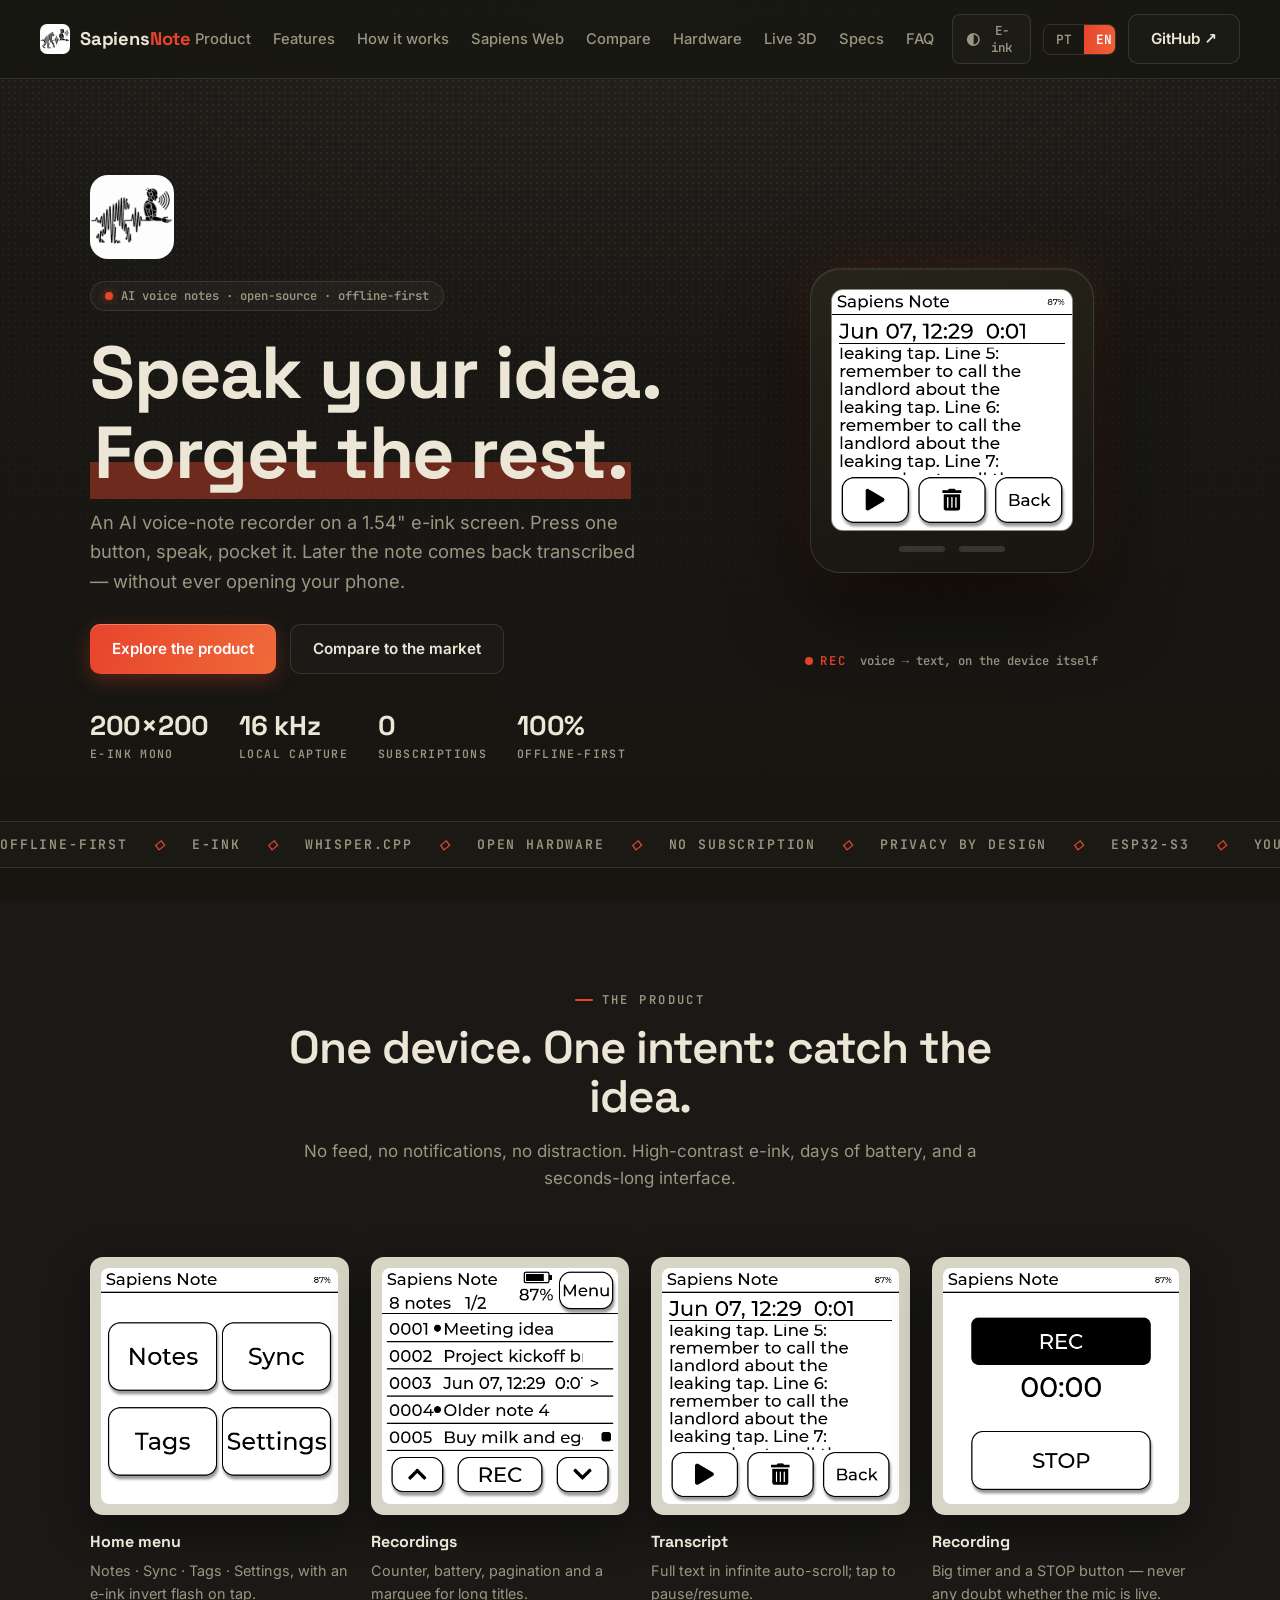
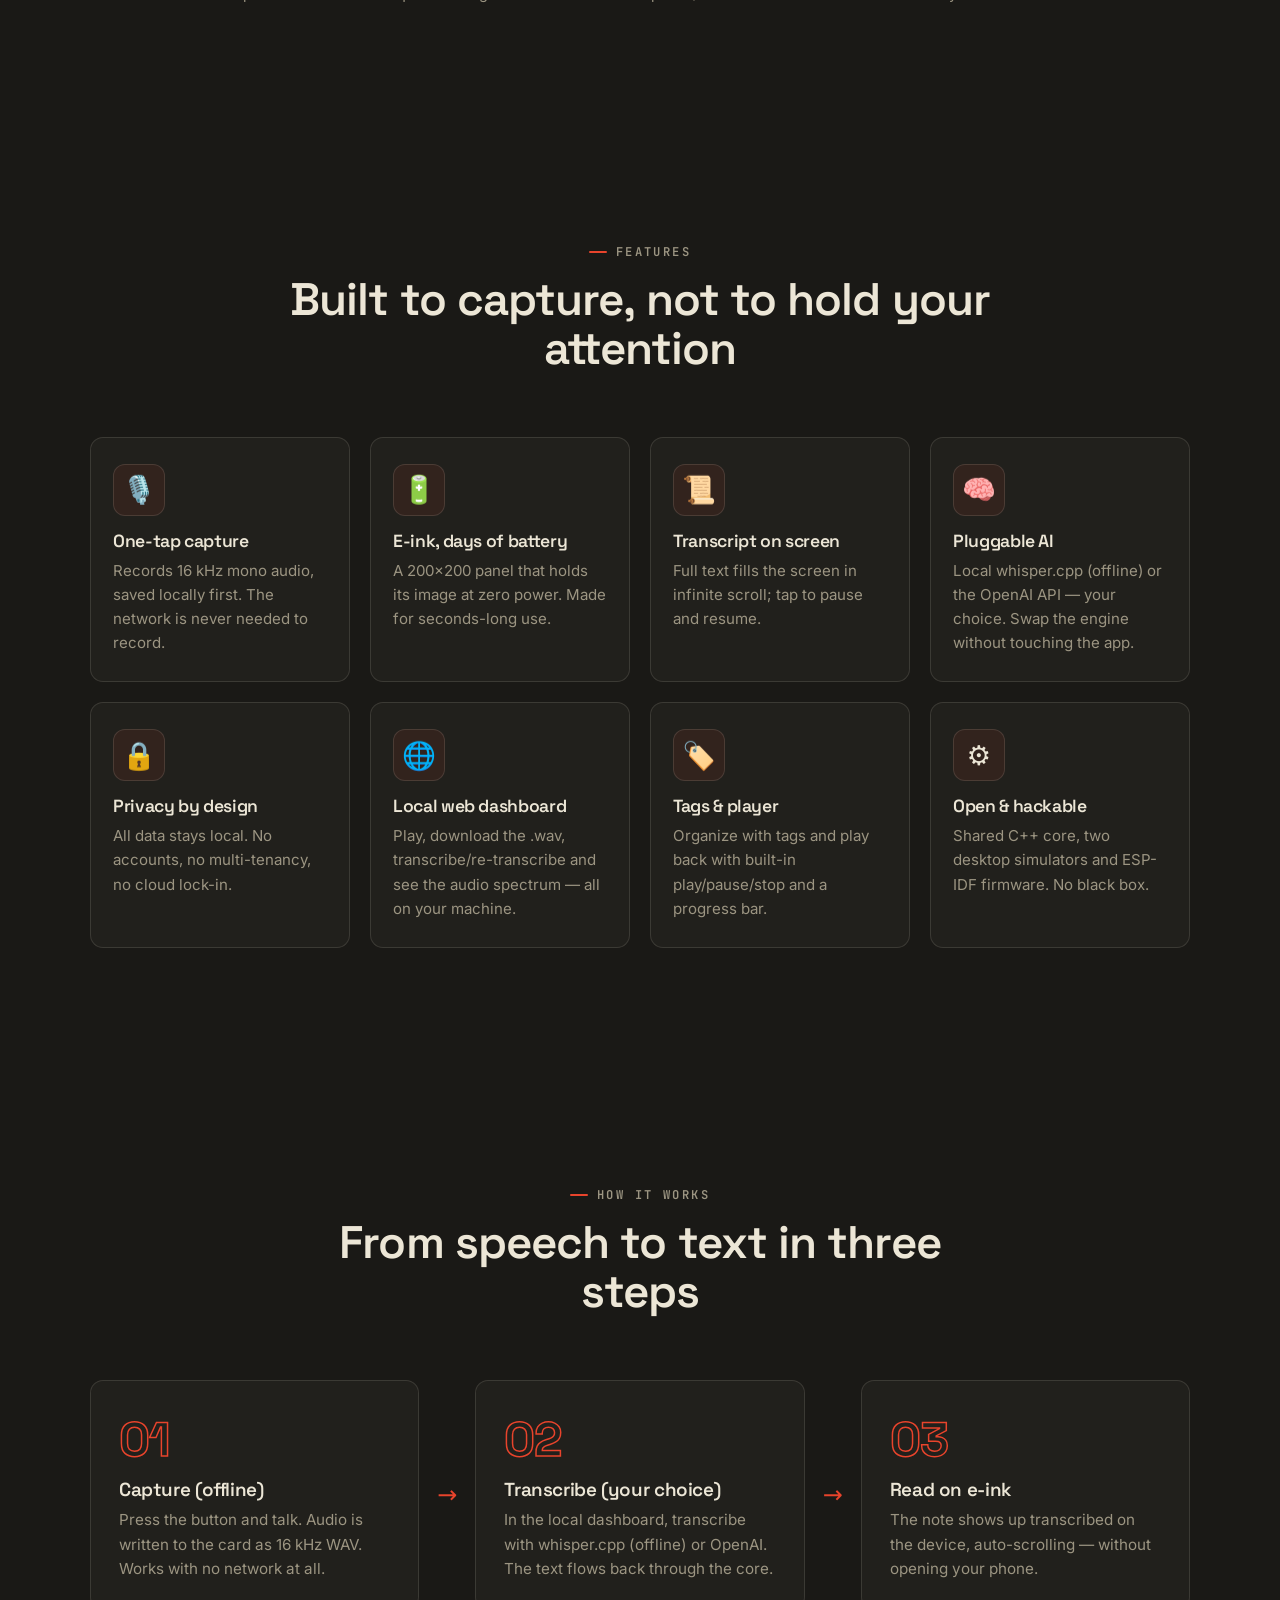
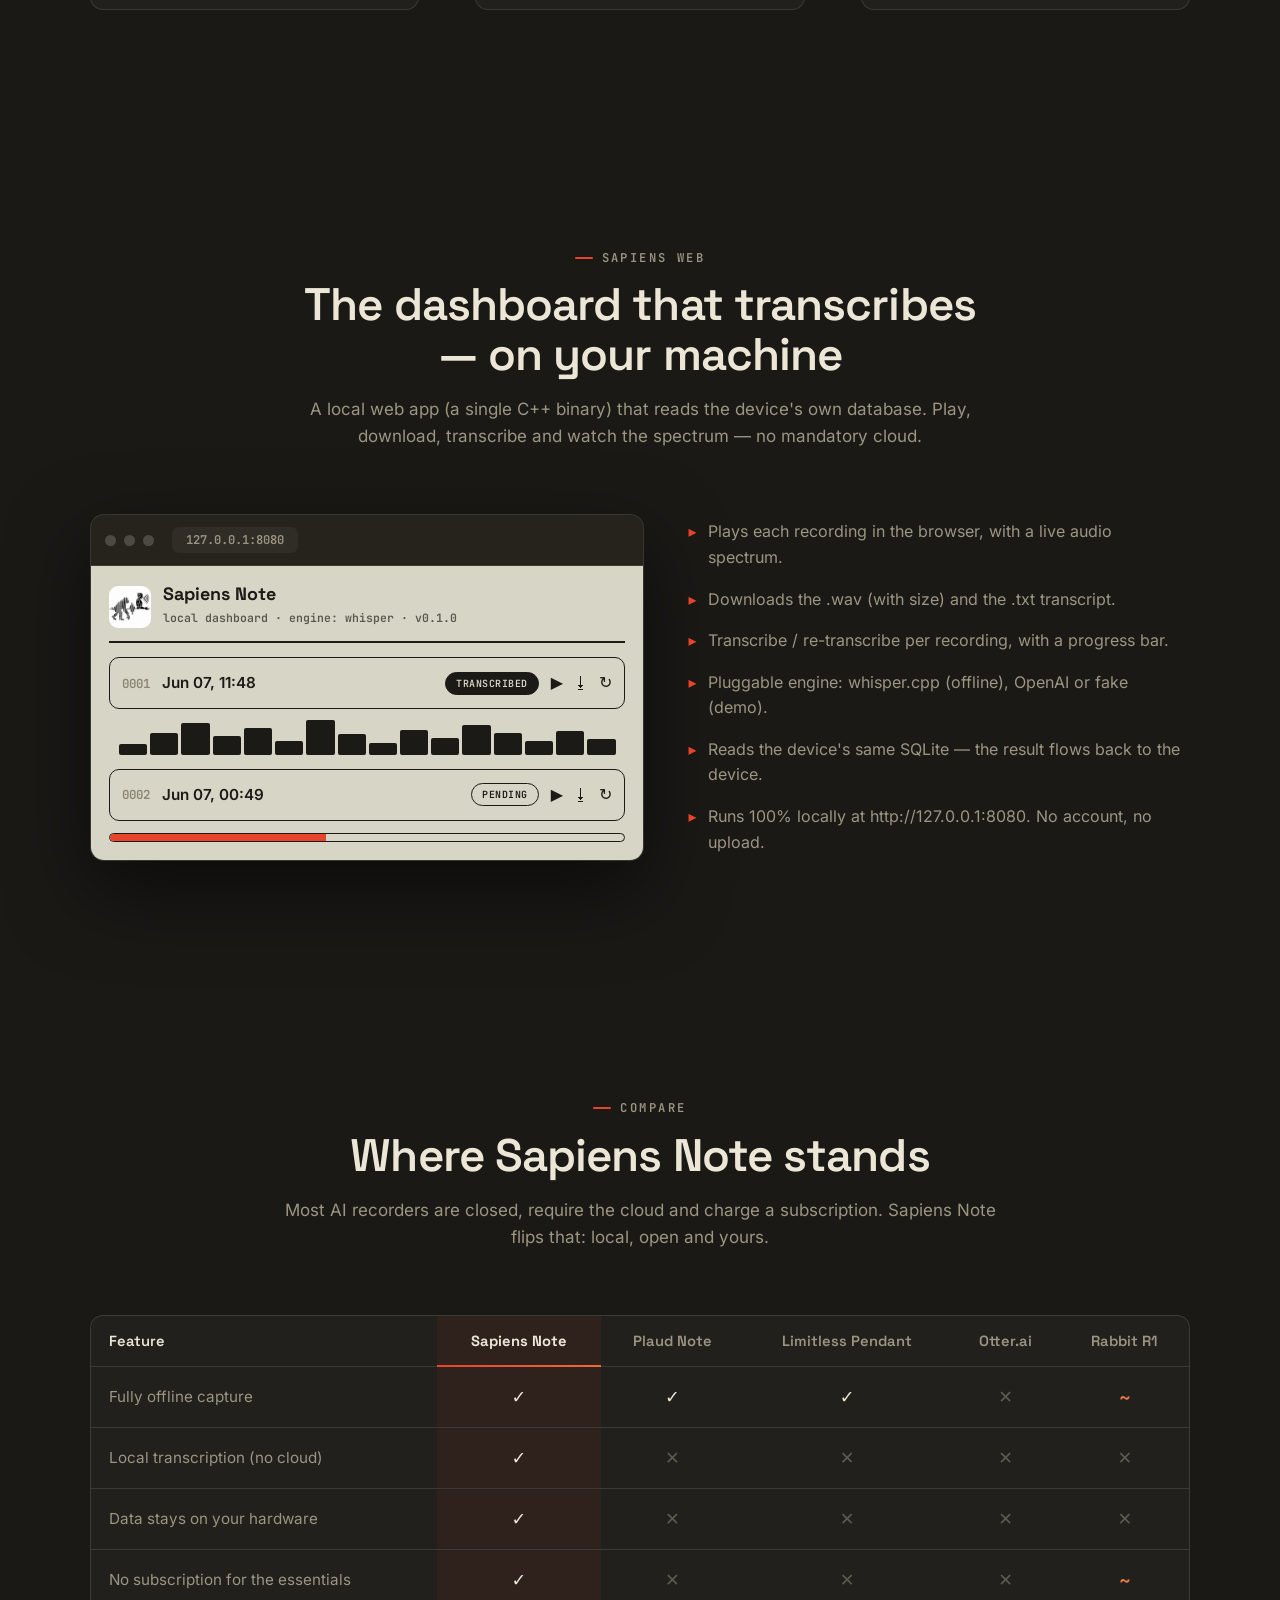
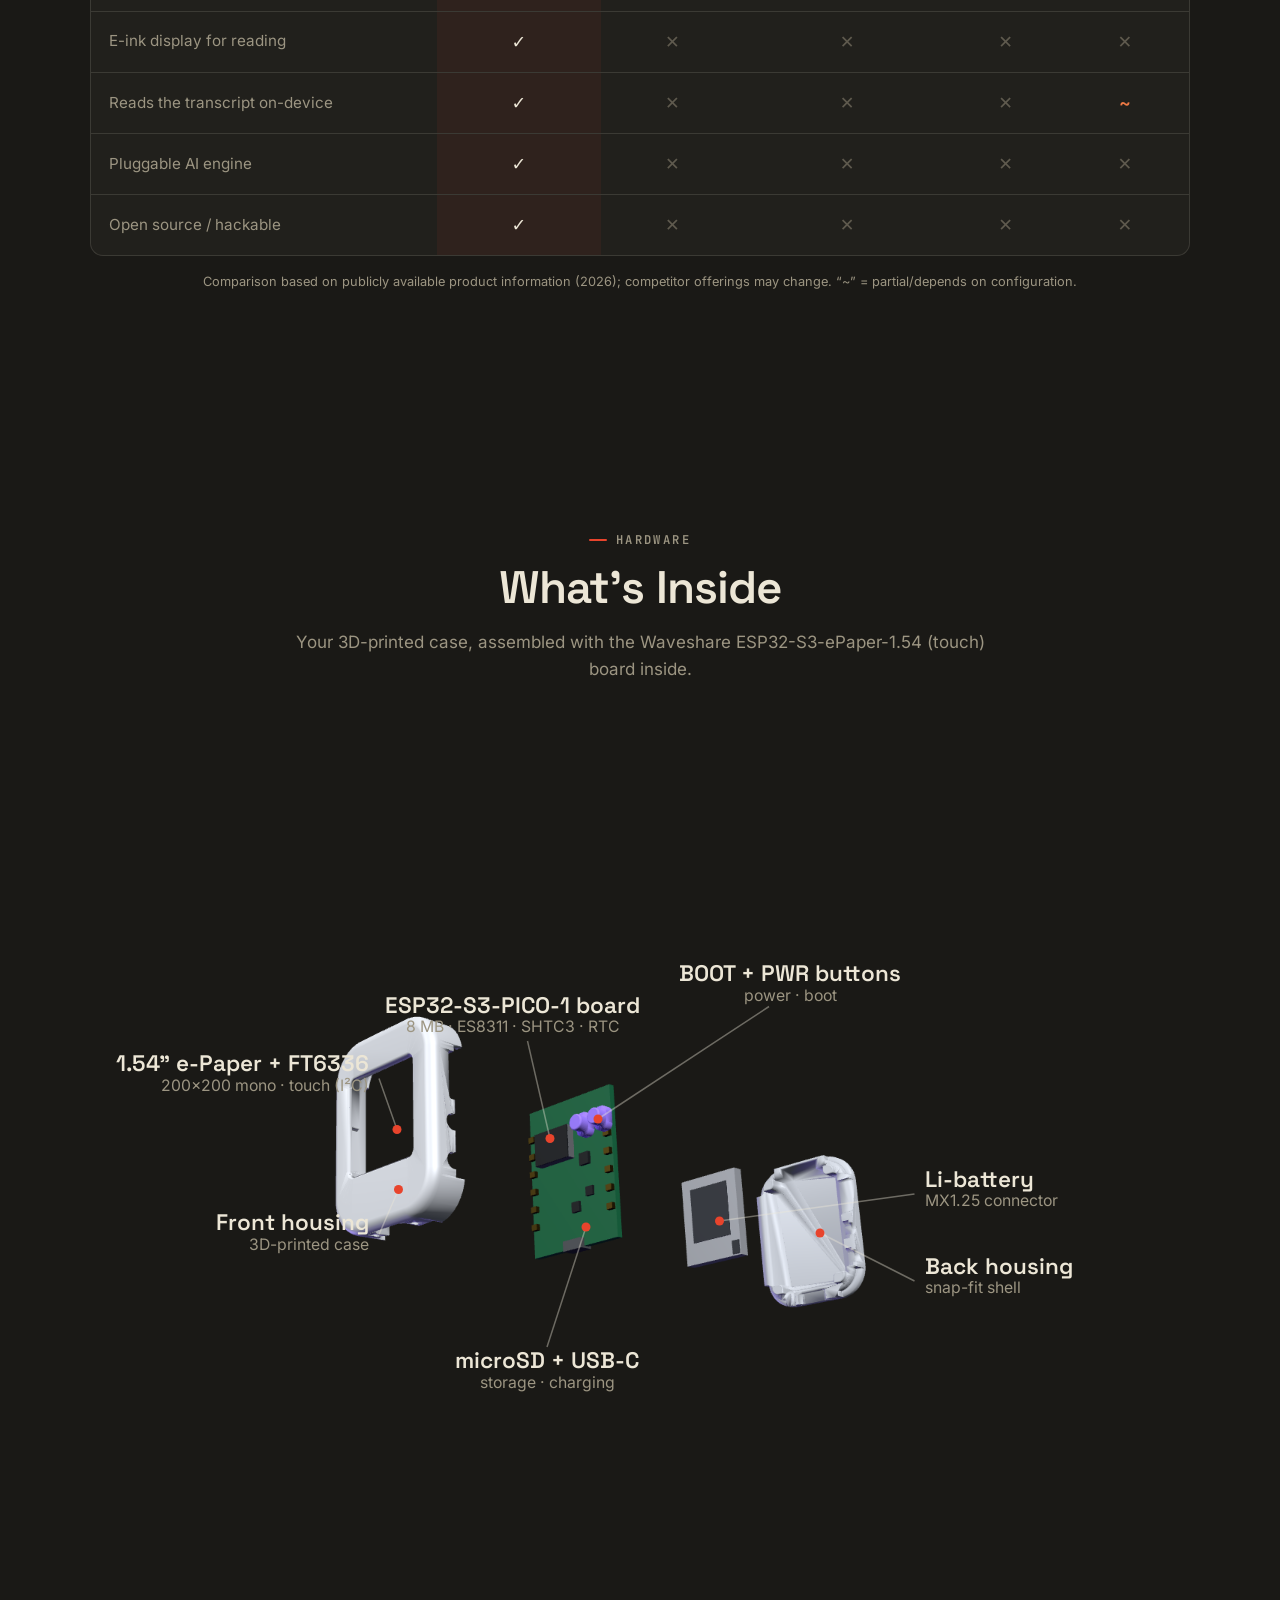
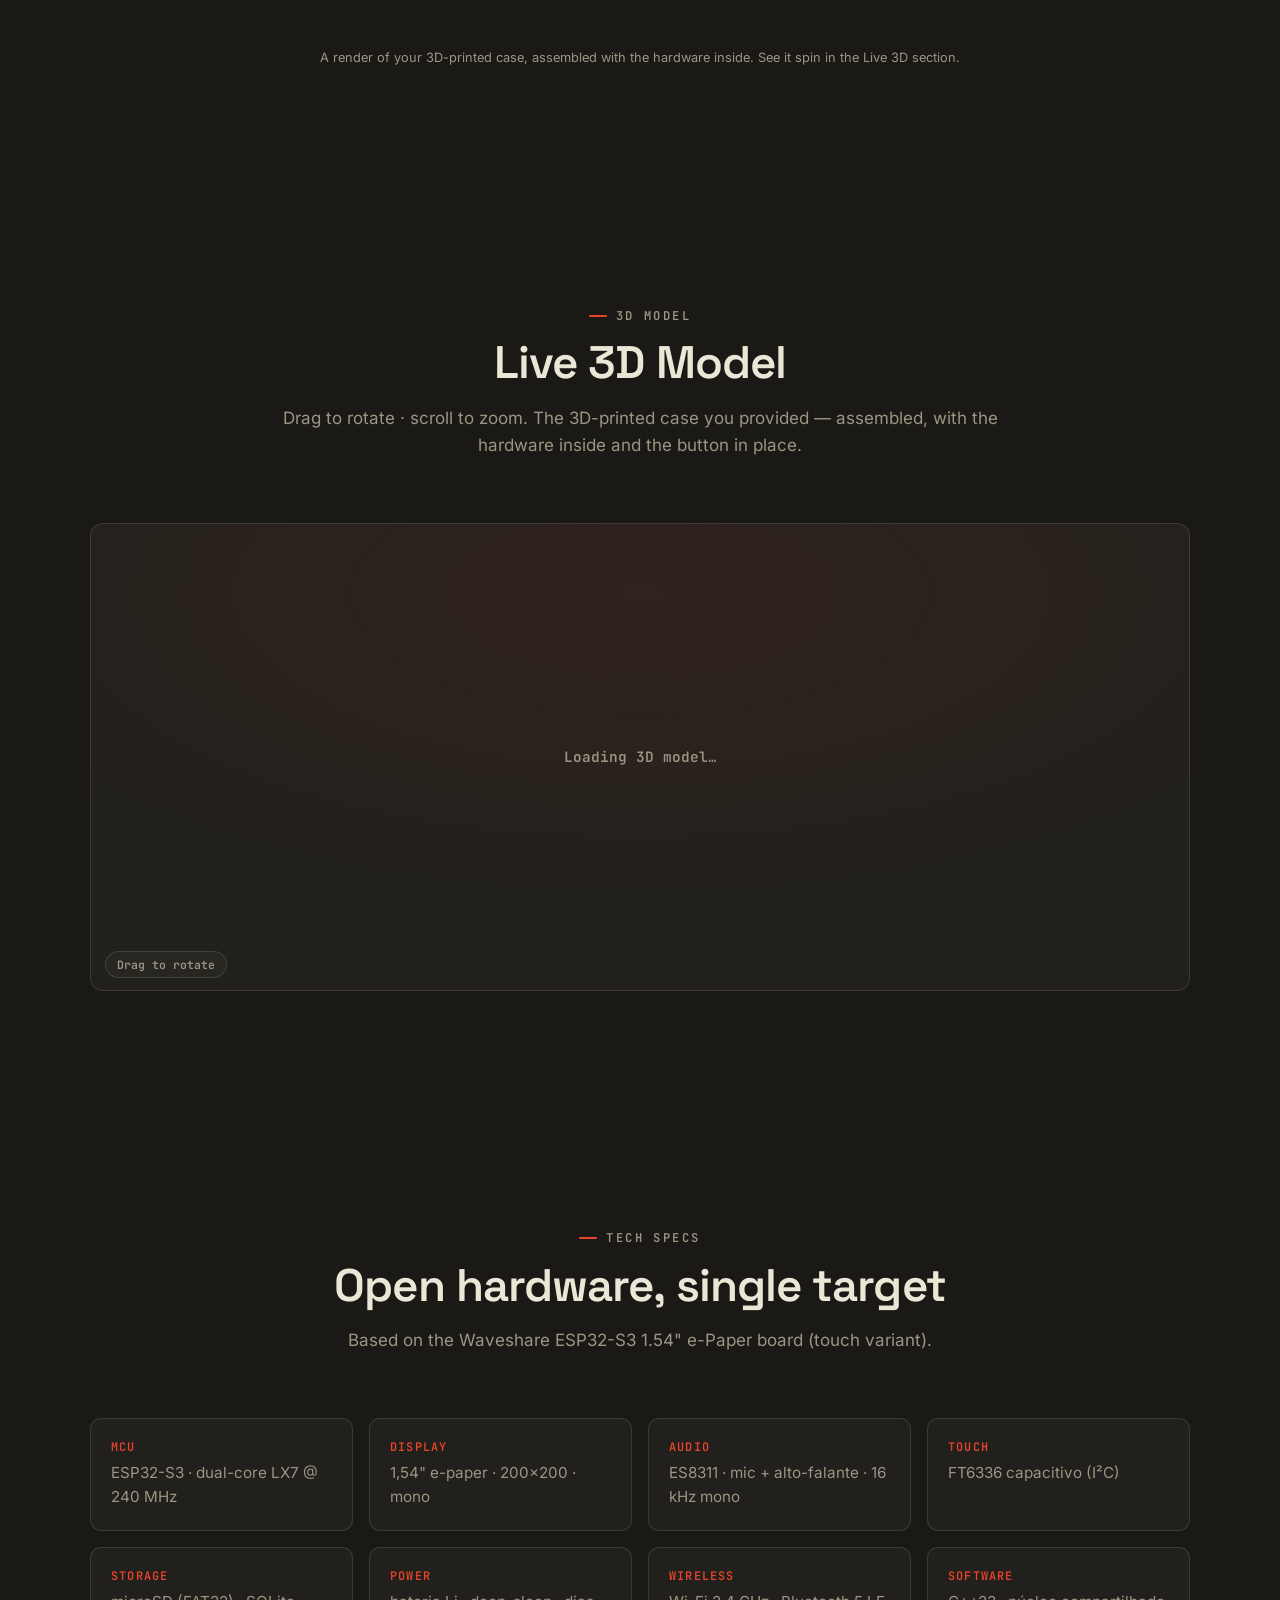
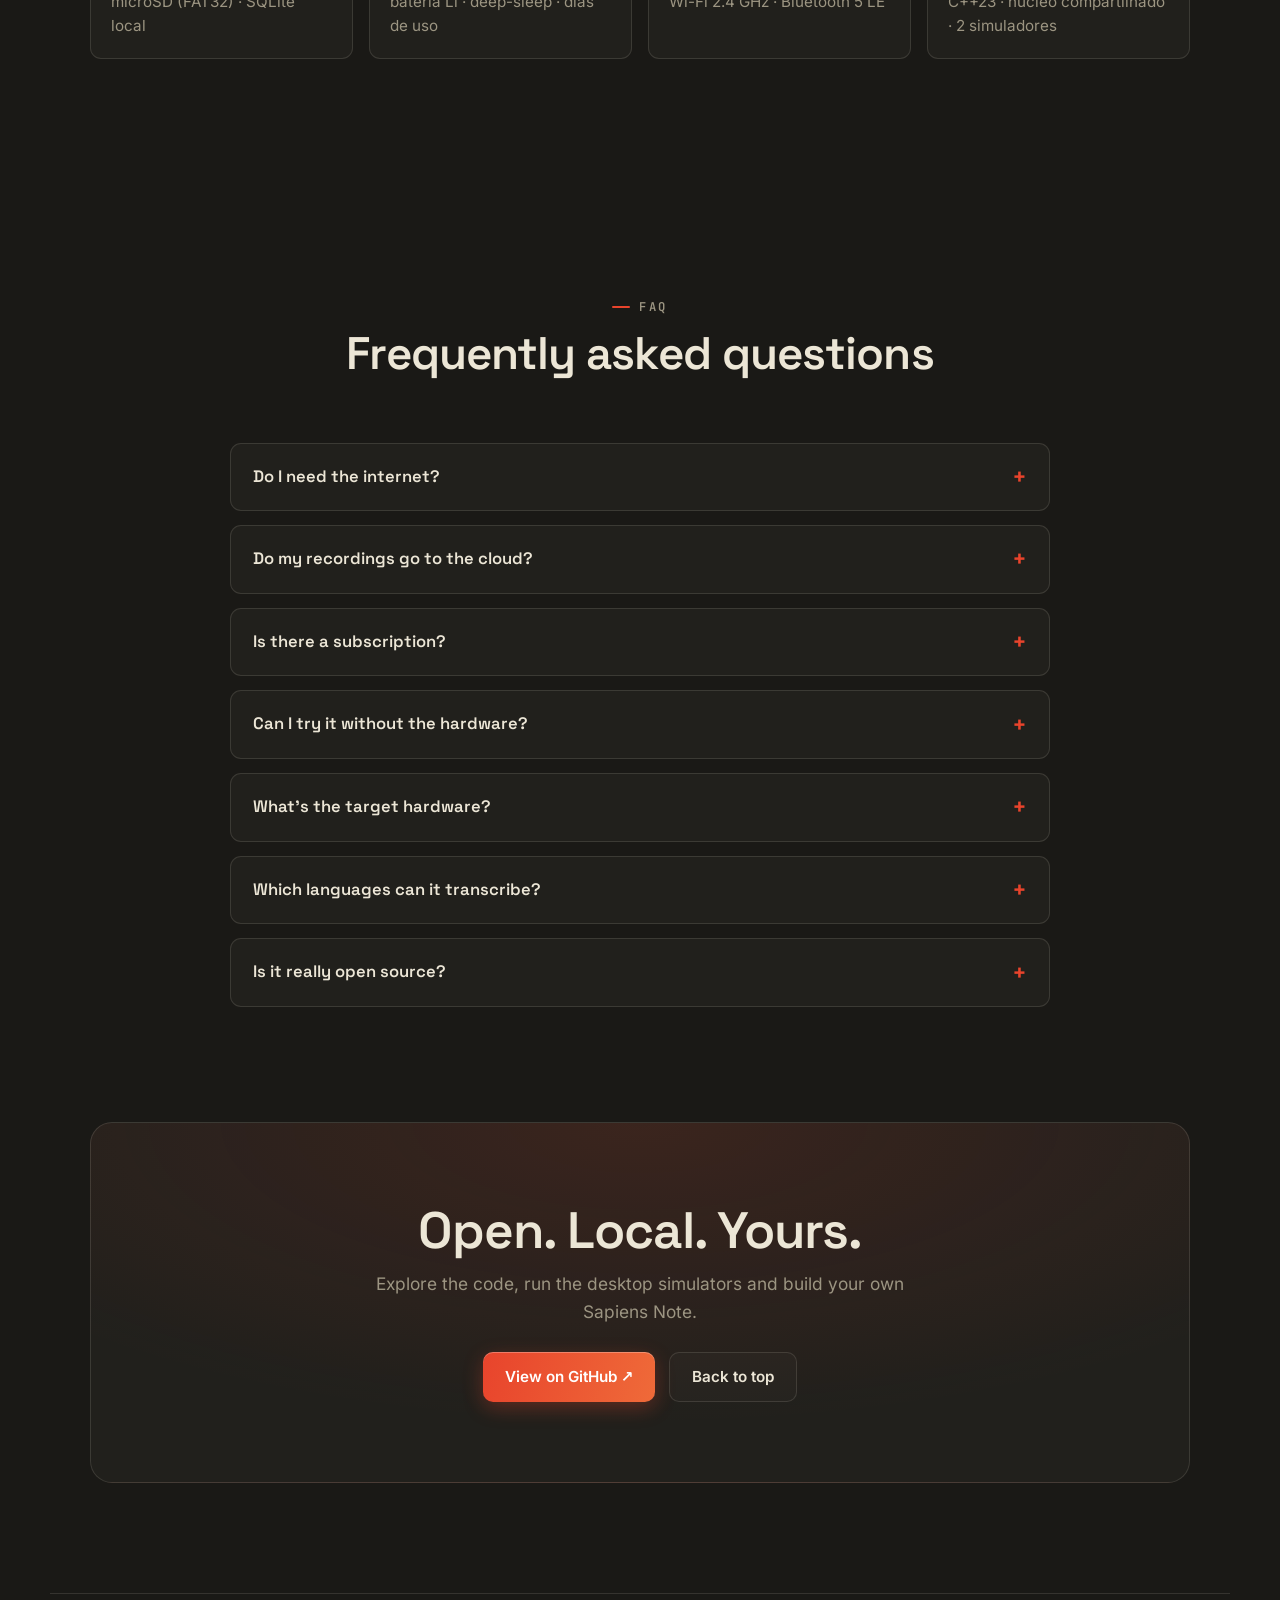
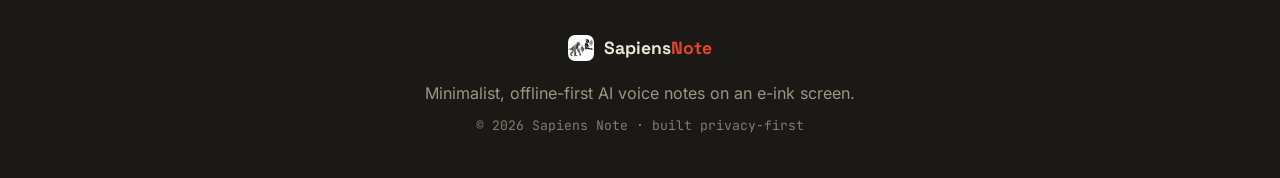
==== commit aaebd8ff: "✨ Update README and localization files to reflect the new "Graphite & Signal" theme and e-ink mode -" ====
--- a/public/index.html
+++ b/public/index.html
@@ -77,7 +77,7 @@
   <div class="hero__device reveal">
     <div class="device">
       <div class="device__screen">
-        <img src="assets/sim-home.png" alt="Sapiens Note home menu">
+        <img src="assets/sim-detail.png" alt="Sapiens Note transcript on e-ink">
       </div>
       <div class="device__btns"><span></span><span></span></div>
     </div>
@@ -86,6 +86,10 @@
       <span></span><span></span><span></span><span></span><span></span>
       <span></span><span></span><span></span><span></span><span></span>
     </div>
+    <p class="hero__caption">
+      <span class="rec"><span class="rec__dot"></span>REC</span>
+      <span data-i18n="hero.caption">voz → texto, no próprio aparelho</span>
+    </p>
   </div>
 </section>
 
--- a/public/css/styles.css
+++ b/public/css/styles.css
@@ -1,22 +1,24 @@
 /* ============================================================
    Sapiens Note — product site
-   Futuristic dark theme: neon gradients, glass, soft glow.
+   "Graphite & Signal": warm graphite console, e-ink paper panels,
+   one signal-red accent (the record signal), e-ink pixel-dither.
+   E-ink mode (body.eink) = flat monochrome paper, hard shadows.
    ============================================================ */
 :root{
-  --bg:#05060b;
-  --bg-2:#0a0c16;
-  --panel:rgba(255,255,255,.04);
-  --panel-brd:rgba(255,255,255,.10);
-  --ink:#eaf0ff;
-  --muted:#9aa3bf;
-  --c1:#22d3ee;   /* cyan   */
-  --c2:#7c5cff;   /* violet */
-  --c3:#ff45c8;   /* magenta*/
-  --ok:#34e3b0;
-  --no:#ff5c7a;
-  --mid:#ffc56b;
-  --grad:linear-gradient(100deg,var(--c1),var(--c2) 55%,var(--c3));
-  --r:18px;
+  --bg:#1a1916;          /* warm graphite (not blue-black)        */
+  --bg-2:#161510;        /* deeper graphite                       */
+  --paper:#d7d5c6;       /* warm e-ink "Carta" panel              */
+  --ink:#ece6d6;         /* bone — text on graphite               */
+  --muted:#9c9582;       /* warm taupe-gray — secondary text      */
+  --accent:#e8442c;      /* signal red — the record signal        */
+  --line:rgba(236,230,214,.13);     /* warm hairline              */
+  --panel:rgba(236,230,214,.03);    /* raised panel fill          */
+  --panel-brd:rgba(236,230,214,.13);/* panel border               */
+  /* residual hue refs kept warm + cohesive */
+  --c1:var(--accent); --c2:#ef7a45; --c3:#caa15a;
+  --ok:var(--ink); --no:#5f5a4e; --mid:#ef7a45;
+  --grad:linear-gradient(105deg,#e8442c,#ef6a39);  /* ember = record */
+  --r:13px;
   --maxw:1180px;
   --font:"Inter",system-ui,-apple-system,Segoe UI,Roboto,sans-serif;
   --display:"Space Grotesk",var(--font);
@@ -30,113 +32,131 @@
 }
 a{color:inherit;text-decoration:none}
 img{max-width:100%;display:block}
-h1,h2,h3{font-family:var(--display);font-weight:600;line-height:1.1;letter-spacing:-.02em}
-
-/* ---------- ambient background ---------- */
+h1,h2,h3{font-family:var(--display);font-weight:600;line-height:1.08;letter-spacing:-.02em}
+::selection{background:rgba(232,68,44,.30);color:#fff}
+
+/* ---------- ambient background: e-ink pixel dither ---------- */
 .bg-grid{
   position:fixed;inset:0;z-index:-2;
   background:
-    linear-gradient(var(--bg),var(--bg-2)),
-    radial-gradient(rgba(255,255,255,.05) 1px,transparent 1px);
-  background-size:auto,42px 42px;
-  background-blend-mode:normal;
-  mask-image:radial-gradient(120% 80% at 50% 0,#000 40%,transparent 100%);
-}
-.bg-glow{position:fixed;z-index:-1;width:60vw;height:60vw;border-radius:50%;
-  filter:blur(120px);opacity:.32;pointer-events:none}
-.bg-glow--1{top:-20vw;left:-10vw;background:radial-gradient(circle,var(--c2),transparent 60%)}
-.bg-glow--2{top:30vw;right:-20vw;background:radial-gradient(circle,var(--c1),transparent 60%)}
+    radial-gradient(120% 85% at 50% -12%,#26241d,transparent 62%),
+    linear-gradient(var(--bg),var(--bg-2));
+}
+.bg-grid::after{
+  content:"";position:absolute;inset:0;
+  background-image:radial-gradient(rgba(236,230,214,.11) 1px,transparent 1.4px);
+  background-size:6px 6px;
+  -webkit-mask-image:radial-gradient(135% 80% at 50% 0,#000 28%,transparent 92%);
+          mask-image:radial-gradient(135% 80% at 50% 0,#000 28%,transparent 92%);
+  opacity:.55;
+}
+.bg-glow{display:none}
 
 /* ---------- nav ---------- */
 .nav{
   position:sticky;top:0;z-index:50;display:flex;align-items:center;gap:18px;
   padding:14px clamp(16px,4vw,40px);
-  backdrop-filter:blur(14px);background:rgba(5,6,11,.6);
-  border-bottom:1px solid var(--panel-brd);
-}
-.nav__brand{display:flex;align-items:center;gap:10px;font-family:var(--display);font-weight:700;font-size:1.15rem}
-.nav__logo{width:30px;height:30px;border-radius:8px;filter:drop-shadow(0 0 10px rgba(124,92,255,.5))}
-.accent{background:var(--grad);-webkit-background-clip:text;background-clip:text;color:transparent}
-.nav__links{display:flex;gap:24px;margin-left:auto;font-size:.95rem;color:var(--muted)}
+  backdrop-filter:blur(12px);background:rgba(22,21,16,.72);
+  border-bottom:1px solid var(--line);
+}
+.nav__brand{display:flex;align-items:center;gap:10px;font-family:var(--display);font-weight:700;font-size:1.15rem;letter-spacing:-.01em}
+.nav__logo{width:30px;height:30px;border-radius:7px}
+.accent{color:var(--accent)}
+.nav__links{display:flex;gap:22px;margin-left:auto;font:500 .92rem var(--font);color:var(--muted)}
 .nav__links a{transition:color .2s;white-space:nowrap}
 .nav__links a:hover{color:var(--ink)}
 .nav__actions{display:flex;align-items:center;gap:12px}
-.lang{display:flex;border:1px solid var(--panel-brd);border-radius:999px;overflow:hidden}
+.lang{display:flex;border:1px solid var(--line);border-radius:8px;overflow:hidden}
 .lang__btn{background:transparent;color:var(--muted);border:0;padding:6px 12px;font:600 .8rem var(--mono);cursor:pointer;transition:.2s}
-.lang__btn.is-active{background:var(--grad);color:#06070d}
+.lang__btn.is-active{background:var(--grad);color:#fff}
 .nav__burger{display:none;background:transparent;border:0;color:var(--ink);font-size:1.4rem;cursor:pointer}
 
 /* ---------- buttons ---------- */
-.btn{display:inline-flex;align-items:center;gap:8px;padding:12px 22px;border-radius:999px;
-  font-weight:600;font-size:.95rem;cursor:pointer;transition:transform .2s,box-shadow .2s,background .2s;white-space:nowrap}
-.btn--primary{background:var(--grad);color:#06070d;box-shadow:0 8px 30px rgba(124,92,255,.35)}
-.btn--primary:hover{transform:translateY(-2px);box-shadow:0 12px 40px rgba(34,211,238,.45)}
-.btn--ghost{border:1px solid var(--panel-brd);color:var(--ink);background:var(--panel)}
-.btn--ghost:hover{border-color:var(--c1);transform:translateY(-2px)}
+.btn{display:inline-flex;align-items:center;gap:8px;padding:12px 22px;border-radius:10px;
+  font-weight:600;font-size:.95rem;cursor:pointer;transition:transform .2s,box-shadow .2s,background .2s,border-color .2s;white-space:nowrap}
+/* primary = the record button */
+.btn--primary{background:var(--grad);color:#fff;
+  box-shadow:inset 0 1px 0 rgba(255,255,255,.28),0 6px 20px rgba(232,68,44,.30)}
+.btn--primary:hover{transform:translateY(-2px);box-shadow:inset 0 1px 0 rgba(255,255,255,.32),0 10px 28px rgba(232,68,44,.42)}
+.btn--ghost{border:1px solid var(--line);color:var(--ink);background:rgba(236,230,214,.02)}
+.btn--ghost:hover{border-color:var(--ink);transform:translateY(-2px)}
 
 /* ---------- hero ---------- */
 .hero{display:grid;grid-template-columns:1.1fr .9fr;gap:40px;align-items:center;
   max-width:var(--maxw);margin:0 auto;padding:clamp(48px,8vw,96px) clamp(16px,4vw,40px) 40px}
-.hero__logo{width:96px;height:96px;border-radius:24px;margin:0 0 22px;
-  filter:drop-shadow(0 10px 30px rgba(124,92,255,.55));animation:float 6s ease-in-out infinite}
+.hero__logo{width:84px;height:84px;border-radius:18px;margin:0 0 22px;
+  animation:float 6s ease-in-out infinite}
 .pill{display:inline-flex;align-items:center;gap:8px;padding:6px 14px;border-radius:999px;
-  border:1px solid var(--panel-brd);background:var(--panel);font:600 .8rem var(--mono);color:var(--muted)}
-.pill__dot{width:8px;height:8px;border-radius:50%;background:var(--ok);box-shadow:0 0 12px var(--ok)}
-.hero__title{font-size:clamp(2.6rem,6vw,4.4rem);margin:22px 0 16px}
-.grad{background:var(--grad);-webkit-background-clip:text;background-clip:text;color:transparent}
-.hero__sub{font-size:1.15rem;color:var(--muted);max-width:44ch;margin:0 0 28px}
+  border:1px solid var(--line);background:rgba(236,230,214,.03);font:600 .76rem var(--mono);color:var(--muted)}
+.pill__dot{width:8px;height:8px;border-radius:50%;background:var(--accent);box-shadow:0 0 10px rgba(232,68,44,.6)}
+.hero__title{font-size:clamp(2.7rem,6.2vw,4.6rem);margin:22px 0 16px;font-weight:700}
+/* highlighted word: hand-marked highlight, like annotating a note */
+.grad{color:var(--ink);background:linear-gradient(transparent 60%,rgba(232,68,44,.42) 0);
+  padding:0 .05em;-webkit-box-decoration-break:clone;box-decoration-break:clone}
+.hero__sub{font-size:1.14rem;color:var(--muted);max-width:46ch;margin:0 0 28px}
 .hero__cta{display:flex;gap:14px;flex-wrap:wrap}
-.hero__stats{list-style:none;display:flex;gap:28px;flex-wrap:wrap;margin:34px 0 0;padding:0}
-.hero__stats li{display:flex;flex-direction:column}
-.hero__stats b{font-family:var(--display);font-size:1.6rem;background:var(--grad);-webkit-background-clip:text;background-clip:text;color:transparent}
-.hero__stats span{font-size:.8rem;color:var(--muted);text-transform:uppercase;letter-spacing:.08em}
+.hero__stats{list-style:none;display:flex;gap:30px;flex-wrap:wrap;margin:34px 0 0;padding:0}
+.hero__stats li{display:flex;flex-direction:column;gap:3px}
+.hero__stats b{font:700 1.7rem var(--display);color:var(--ink);letter-spacing:-.01em}
+.hero__stats span{font:600 .72rem var(--mono);color:var(--muted);text-transform:uppercase;letter-spacing:.12em}
 
 /* device mockup */
-.hero__device{display:flex;flex-direction:column;align-items:center;gap:22px;position:relative}
-.device{position:relative;width:280px;padding:22px;border-radius:34px;
-  background:linear-gradient(160deg,#15182a,#0a0c16);
+.hero__device{display:flex;flex-direction:column;align-items:center;gap:18px;position:relative}
+.device{position:relative;width:284px;padding:20px;border-radius:30px;
+  background:linear-gradient(165deg,#272419,#16150f);
   border:1px solid var(--panel-brd);
-  box-shadow:0 30px 80px rgba(0,0,0,.6),inset 0 1px 0 rgba(255,255,255,.06);
+  box-shadow:0 32px 80px rgba(0,0,0,.62),inset 0 1px 0 rgba(236,230,214,.07);
   animation:float 6s ease-in-out infinite}
-.device::before{content:"";position:absolute;inset:-2px;border-radius:36px;
-  background:var(--grad);z-index:-1;filter:blur(18px);opacity:.5}
-.device__screen{border-radius:16px;overflow:hidden;aspect-ratio:1;background:#fff;
-  border:1px solid rgba(0,0,0,.4);box-shadow:inset 0 0 0 2px rgba(0,0,0,.15)}
+.device::before{content:"";position:absolute;inset:-2px;border-radius:32px;
+  background:var(--grad);z-index:-1;filter:blur(26px);opacity:.16}
+.device__screen{position:relative;border-radius:12px;overflow:hidden;aspect-ratio:1;background:var(--paper);
+  border:1px solid rgba(0,0,0,.35);box-shadow:inset 0 0 0 2px rgba(0,0,0,.12)}
 .device__screen img{width:100%;height:100%;object-fit:cover;image-rendering:auto}
-.device__btns{display:flex;justify-content:center;gap:14px;margin-top:16px}
-.device__btns span{width:46px;height:6px;border-radius:6px;background:rgba(255,255,255,.12)}
-@keyframes float{50%{transform:translateY(-14px)}}
-
-/* soundwave */
-.wave{display:flex;align-items:center;gap:5px;height:46px}
-.wave span{width:5px;border-radius:6px;background:var(--grad);opacity:.85;
+/* signature: one-time e-ink full-refresh flash on load */
+.device__screen::after{content:"";position:absolute;inset:0;background:#14130e;
+  opacity:0;pointer-events:none;animation:eink-refresh 2.4s steps(1,end) .35s 1 both}
+@keyframes eink-refresh{0%{opacity:1}10%{opacity:0}16%{opacity:1}26%{opacity:0}100%{opacity:0}}
+.device__btns{display:flex;justify-content:center;gap:14px;margin-top:15px}
+.device__btns span{width:46px;height:6px;border-radius:6px;background:rgba(236,230,214,.14)}
+@keyframes float{50%{transform:translateY(-12px)}}
+
+/* soundwave + REC caption */
+.wave{display:flex;align-items:center;gap:5px;height:44px}
+.wave span{width:5px;border-radius:6px;background:var(--muted);opacity:.7;
   animation:bounce 1.2s ease-in-out infinite}
+.wave span:nth-child(3n){background:var(--accent);opacity:1}
 .wave span:nth-child(odd){animation-duration:.9s}
-.wave span:nth-child(3n){animation-duration:1.5s}
-@keyframes bounce{0%,100%{height:8px}50%{height:42px}}
+.wave span:nth-child(5n){animation-duration:1.5s}
+@keyframes bounce{0%,100%{height:8px}50%{height:40px}}
+.hero__caption{margin:0;display:flex;align-items:center;gap:12px;font:600 .76rem var(--mono);color:var(--muted)}
+.rec{display:inline-flex;align-items:center;gap:7px;color:var(--accent);letter-spacing:.18em}
+.rec__dot{width:8px;height:8px;border-radius:50%;background:var(--accent);animation:rec-pulse 1.7s ease-out infinite}
+@keyframes rec-pulse{0%{box-shadow:0 0 0 0 rgba(232,68,44,.55)}70%{box-shadow:0 0 0 9px rgba(232,68,44,0)}100%{box-shadow:0 0 0 0 rgba(232,68,44,0)}}
 
 /* ---------- marquee ---------- */
-.marquee{overflow:hidden;border-top:1px solid var(--panel-brd);border-bottom:1px solid var(--panel-brd);
-  background:rgba(255,255,255,.02);padding:14px 0;margin:20px 0 0}
+.marquee{overflow:hidden;border-top:1px solid var(--line);border-bottom:1px solid var(--line);
+  background:rgba(236,230,214,.02);padding:14px 0;margin:20px 0 0}
 .marquee__track{display:flex;gap:26px;white-space:nowrap;width:max-content;
-  animation:scroll 28s linear infinite;font:600 .85rem var(--mono);color:var(--muted);letter-spacing:.12em}
-.marquee__track i{color:var(--c2)}
+  animation:scroll 30s linear infinite;font:600 .82rem var(--mono);color:var(--muted);letter-spacing:.14em}
+.marquee__track i{color:var(--accent)}
 @keyframes scroll{to{transform:translateX(-50%)}}
 
 /* ---------- sections ---------- */
 .section{max-width:var(--maxw);margin:0 auto;padding:clamp(64px,9vw,120px) clamp(16px,4vw,40px)}
 .section__head{max-width:720px;margin:0 auto clamp(40px,6vw,64px);text-align:center}
-.eyebrow{font:600 .8rem var(--mono);letter-spacing:.18em;text-transform:uppercase;color:var(--c1)}
-.section__head h2{font-size:clamp(1.8rem,4vw,2.8rem);margin:14px 0 12px}
-.section__head p{color:var(--muted);font-size:1.08rem}
-
-/* product shots */
+.eyebrow{font:600 .76rem var(--mono);letter-spacing:.2em;text-transform:uppercase;color:var(--muted);
+  display:inline-flex;align-items:center;gap:9px}
+.eyebrow::before{content:"";width:18px;height:2px;background:var(--accent);border-radius:2px}
+.section__head h2{font-size:clamp(1.85rem,4vw,2.85rem);margin:14px 0 12px}
+.section__head p{color:var(--muted);font-size:1.06rem}
+
+/* product shots = e-ink paper screens */
 .shots{display:grid;grid-template-columns:repeat(4,1fr);gap:22px}
 .shot{margin:0}
-.shot__frame{border-radius:var(--r);overflow:hidden;background:#fff;padding:10px;
-  border:1px solid var(--panel-brd);box-shadow:0 18px 50px rgba(0,0,0,.5);transition:transform .3s,box-shadow .3s}
-.shot__frame img{border-radius:10px}
-.shot:hover .shot__frame{transform:translateY(-8px);box-shadow:0 26px 70px rgba(124,92,255,.35)}
+.shot__frame{border-radius:var(--r);overflow:hidden;background:var(--paper);padding:10px;
+  border:1px solid var(--line);box-shadow:0 14px 40px rgba(0,0,0,.45);transition:transform .3s,box-shadow .3s}
+.shot__frame img{border-radius:8px}
+.shot:hover .shot__frame{transform:translateY(-8px);box-shadow:0 22px 56px rgba(0,0,0,.55)}
 .shot figcaption{display:flex;flex-direction:column;gap:4px;margin-top:14px}
 .shot figcaption b{font-family:var(--display)}
 .shot figcaption span{color:var(--muted);font-size:.9rem}
@@ -145,60 +165,60 @@
 .grid{display:grid;grid-template-columns:repeat(4,1fr);gap:20px}
 .card{background:var(--panel);border:1px solid var(--panel-brd);border-radius:var(--r);
   padding:26px 22px;transition:transform .3s,border-color .3s,background .3s;position:relative;overflow:hidden}
-.card::after{content:"";position:absolute;inset:0;border-radius:var(--r);padding:1px;
-  background:var(--grad);-webkit-mask:linear-gradient(#000 0 0) content-box,linear-gradient(#000 0 0);
-  -webkit-mask-composite:xor;mask-composite:exclude;opacity:0;transition:opacity .3s}
-.card:hover{transform:translateY(-6px);background:rgba(255,255,255,.06)}
+.card::after{content:"";position:absolute;left:0;right:0;top:0;height:2px;
+  background:var(--grad);opacity:0;transition:opacity .3s}
+.card:hover{transform:translateY(-5px);background:rgba(236,230,214,.055);border-color:rgba(236,230,214,.22)}
 .card:hover::after{opacity:1}
-.card__ic{font-size:1.8rem;width:54px;height:54px;display:grid;place-items:center;border-radius:14px;
-  background:rgba(124,92,255,.14);border:1px solid var(--panel-brd);margin-bottom:16px}
-.card h3{font-size:1.12rem;margin:0 0 8px}
+.card__ic{font-size:1.7rem;width:52px;height:52px;display:grid;place-items:center;border-radius:12px;
+  background:rgba(232,68,44,.09);border:1px solid var(--line);margin-bottom:16px}
+.card h3{font-size:1.1rem;margin:0 0 8px}
 .card p{color:var(--muted);font-size:.94rem;margin:0}
 
-/* steps */
+/* steps (a real sequence -> numbering earns its place) */
 .steps{display:flex;align-items:stretch;gap:18px;justify-content:center;flex-wrap:wrap}
 .step{flex:1;min-width:240px;background:var(--panel);border:1px solid var(--panel-brd);
-  border-radius:var(--r);padding:28px;position:relative}
-.step__n{font:700 2.4rem var(--display);background:var(--grad);-webkit-background-clip:text;background-clip:text;color:transparent}
-.step h3{margin:8px 0 8px;font-size:1.2rem}
+  border-radius:var(--r);padding:28px}
+.step__n{font:800 3rem var(--display);color:transparent;-webkit-text-stroke:1.5px var(--accent);letter-spacing:-.02em}
+.step h3{margin:10px 0 8px;font-size:1.18rem}
 .step p{color:var(--muted);margin:0;font-size:.95rem}
-.step__arrow{display:flex;align-items:center;font-size:1.6rem;color:var(--c2)}
-
-/* comparison */
+.step__arrow{display:flex;align-items:center;font-size:1.5rem;color:var(--accent)}
+
+/* comparison — printed spec sheet */
 .table-wrap{overflow-x:auto;border:1px solid var(--panel-brd);border-radius:var(--r);background:var(--panel)}
 .cmp{width:100%;border-collapse:collapse;min-width:760px}
-.cmp th,.cmp td{padding:16px 18px;text-align:center;border-bottom:1px solid var(--panel-brd)}
-.cmp thead th{font-family:var(--display);font-size:.95rem;color:var(--muted);font-weight:600}
-.cmp tbody td:first-child,.cmp thead th:first-child{text-align:left;color:var(--ink)}
+.cmp th,.cmp td{padding:16px 18px;text-align:center;border-bottom:1px solid var(--line)}
+.cmp thead th{font:600 .92rem var(--display);color:var(--muted)}
+.cmp tbody td:first-child,.cmp thead th:first-child{text-align:left}
+.cmp thead th:first-child{color:var(--ink)}
 .cmp tbody td:first-child{color:var(--muted);font-size:.95rem}
-.cmp__us{position:relative;background:linear-gradient(180deg,rgba(124,92,255,.16),rgba(34,211,238,.06))}
-.cmp thead .cmp__us{color:var(--ink);font-weight:700}
+.cmp__us{position:relative;background:rgba(232,68,44,.07)}
+.cmp thead .cmp__us{color:var(--ink);font-weight:700;font-family:var(--display)}
 .cmp thead .cmp__us::after{content:"";position:absolute;left:0;right:0;bottom:-1px;height:2px;background:var(--grad)}
 .cmp i{font-style:normal;font-weight:700;font-size:1.1rem}
-.cmp .ok{color:var(--ok)} .cmp .no{color:var(--no)} .cmp .mid{color:var(--mid)}
+.cmp .ok{color:var(--ink)} .cmp .no{color:var(--no)} .cmp .mid{color:var(--mid)}
 .cmp tbody tr:last-child td{border-bottom:0}
 .footnote{color:var(--muted);font-size:.8rem;margin:16px 2px 0;text-align:center}
 
 /* specs */
 .specs{display:grid;grid-template-columns:repeat(4,1fr);gap:16px}
-.spec{background:var(--panel);border:1px solid var(--panel-brd);border-radius:14px;padding:20px;
+.spec{background:var(--panel);border:1px solid var(--panel-brd);border-radius:11px;padding:20px;
   display:flex;flex-direction:column;gap:6px;transition:border-color .3s}
-.spec:hover{border-color:var(--c1)}
-.spec b{font:600 .78rem var(--mono);letter-spacing:.1em;text-transform:uppercase;color:var(--c1)}
+.spec:hover{border-color:rgba(236,230,214,.28)}
+.spec b{font:600 .74rem var(--mono);letter-spacing:.1em;text-transform:uppercase;color:var(--accent)}
 .spec span{color:var(--muted);font-size:.95rem}
 
 /* cta */
 .cta{max-width:var(--maxw);margin:0 auto;padding:0 clamp(16px,4vw,40px) clamp(64px,9vw,110px)}
-.cta__inner{text-align:center;padding:clamp(40px,7vw,80px) 24px;border-radius:28px;
+.cta__inner{text-align:center;padding:clamp(40px,7vw,80px) 24px;border-radius:22px;
   border:1px solid var(--panel-brd);position:relative;overflow:hidden;
-  background:radial-gradient(120% 140% at 50% 0,rgba(124,92,255,.20),transparent 60%),var(--panel)}
+  background:radial-gradient(120% 140% at 50% 0,rgba(232,68,44,.13),transparent 60%),var(--panel)}
 .cta__inner h2{font-size:clamp(2rem,5vw,3.2rem);margin:0 0 12px}
-.cta__inner p{color:var(--muted);font-size:1.1rem;margin:0 auto 26px;max-width:48ch}
+.cta__inner p{color:var(--muted);font-size:1.08rem;margin:0 auto 26px;max-width:48ch}
 .cta__inner .hero__cta{justify-content:center}
 
 /* footer */
 .footer{max-width:var(--maxw);margin:0 auto;padding:40px clamp(16px,4vw,40px);
-  border-top:1px solid var(--panel-brd);text-align:center;color:var(--muted)}
+  border-top:1px solid var(--line);text-align:center;color:var(--muted)}
 .footer__brand{display:inline-flex;align-items:center;gap:10px;font-family:var(--display);font-weight:700;font-size:1.1rem;color:var(--ink)}
 .footer__brand img{width:26px;height:26px;border-radius:7px}
 .footer p{margin:12px 0 6px}
@@ -206,56 +226,56 @@
 
 /* ---------- sapiens web ---------- */
 .web{display:grid;grid-template-columns:1.05fr .95fr;gap:44px;align-items:center}
-.browser{border-radius:16px;overflow:hidden;border:1px solid var(--panel-brd);
-  background:#0c0e1a;box-shadow:0 30px 80px rgba(0,0,0,.55)}
+.browser{border-radius:14px;overflow:hidden;border:1px solid var(--panel-brd);
+  background:#1d1b15;box-shadow:0 30px 80px rgba(0,0,0,.55)}
 .browser__bar{display:flex;align-items:center;gap:8px;padding:12px 14px;
-  background:rgba(255,255,255,.04);border-bottom:1px solid var(--panel-brd)}
-.browser__bar .dot{width:11px;height:11px;border-radius:50%;background:rgba(255,255,255,.18)}
+  background:rgba(236,230,214,.04);border-bottom:1px solid var(--line)}
+.browser__bar .dot{width:11px;height:11px;border-radius:50%;background:rgba(236,230,214,.2)}
 .browser__url{margin-left:10px;font:600 .76rem var(--mono);color:var(--muted);
-  background:rgba(255,255,255,.05);padding:5px 14px;border-radius:8px}
-.browser__body{padding:18px;background:#fff;color:#111}
-.dash__head{display:flex;align-items:center;gap:12px;border-bottom:3px solid #111;padding-bottom:12px;margin-bottom:14px}
+  background:rgba(236,230,214,.05);padding:5px 14px;border-radius:7px}
+.browser__body{padding:18px;background:var(--paper);color:#1b1a16}
+.dash__head{display:flex;align-items:center;gap:12px;border-bottom:2px solid #1b1a16;padding-bottom:12px;margin-bottom:14px}
 .dash__head img{width:42px;height:42px;border-radius:9px}
-.dash__head b{font-family:var(--display);font-size:1.12rem;color:#111;display:block;line-height:1.1}
-.dash__head small{font:600 .72rem var(--mono);color:#555}
-.dash__row{display:flex;align-items:center;gap:12px;padding:12px;border:1px solid #111;border-radius:12px;margin-bottom:12px}
-.dash__n{font:700 .78rem var(--mono);color:#999}
-.dash__title{flex:1;font-weight:600;color:#111;font-size:.95rem}
+.dash__head b{font-family:var(--display);font-size:1.12rem;color:#1b1a16;display:block;line-height:1.1}
+.dash__head small{font:600 .72rem var(--mono);color:#5a564a}
+.dash__row{display:flex;align-items:center;gap:12px;padding:12px;border:1px solid #1b1a16;border-radius:10px;margin-bottom:12px}
+.dash__n{font:700 .78rem var(--mono);color:#8a8472}
+.dash__title{flex:1;font-weight:600;color:#1b1a16;font-size:.95rem}
 .badge{font:700 .62rem var(--mono);text-transform:uppercase;letter-spacing:.5px;
-  padding:4px 10px;border-radius:999px;border:1.5px solid #111;color:#111;white-space:nowrap}
-.badge--ok{background:#111;color:#fff}
-.dash__btns{font-size:1rem;color:#111}
+  padding:4px 10px;border-radius:999px;border:1.5px solid #1b1a16;color:#1b1a16;white-space:nowrap}
+.badge--ok{background:#1b1a16;color:var(--paper)}
+.dash__btns{font-size:1rem;color:#1b1a16}
 .dash__wave{display:flex;align-items:flex-end;gap:3px;height:36px;margin:-2px 6px 14px;padding:0 4px}
-.dash__wave i{flex:1;background:#111;border-radius:2px;display:block;min-height:3px}
-.dash__prog{height:9px;border:1px solid #111;border-radius:999px;overflow:hidden}
-.dash__prog i{display:block;height:100%;width:42%;background:#111}
+.dash__wave i{flex:1;background:#1b1a16;border-radius:2px;display:block;min-height:3px}
+.dash__prog{height:9px;border:1px solid #1b1a16;border-radius:999px;overflow:hidden}
+.dash__prog i{display:block;height:100%;width:42%;background:var(--accent)}
 .web__list{list-style:none;padding:0;margin:0;display:flex;flex-direction:column;gap:16px}
 .web__list li{display:flex;gap:12px;color:var(--muted);font-size:1rem}
-.web__list li::before{content:"▸";color:var(--c1);font-weight:700;flex:0 0 auto}
+.web__list li::before{content:"▸";color:var(--accent);font-weight:700;flex:0 0 auto}
 
 /* ---------- faq ---------- */
 .faq{max-width:820px;margin:0 auto;display:flex;flex-direction:column;gap:14px}
-.faq__item{background:var(--panel);border:1px solid var(--panel-brd);border-radius:14px;padding:2px 22px;transition:border-color .3s}
-.faq__item[open]{border-color:var(--c2)}
+.faq__item{background:var(--panel);border:1px solid var(--panel-brd);border-radius:11px;padding:2px 22px;transition:border-color .3s}
+.faq__item[open]{border-color:rgba(236,230,214,.3)}
 .faq__item summary{cursor:pointer;list-style:none;padding:18px 0;font-family:var(--display);
-  font-weight:600;font-size:1.05rem;display:flex;justify-content:space-between;align-items:center;gap:14px}
+  font-weight:600;font-size:1.04rem;display:flex;justify-content:space-between;align-items:center;gap:14px}
 .faq__item summary::-webkit-details-marker{display:none}
-.faq__item summary::after{content:"+";font-size:1.5rem;line-height:1;color:var(--c1);flex:0 0 auto}
+.faq__item summary::after{content:"+";font-size:1.5rem;line-height:1;color:var(--accent);flex:0 0 auto}
 .faq__item[open] summary::after{content:"\2212"}
 .faq__item p{margin:0 0 20px;color:var(--muted)}
 
 /* ---------- e-ink toggle ---------- */
-.eink-toggle{display:inline-flex;align-items:center;gap:7px;padding:7px 13px;border-radius:999px;
-  border:1px solid var(--panel-brd);background:var(--panel);color:var(--muted);
+.eink-toggle{display:inline-flex;align-items:center;gap:7px;padding:7px 13px;border-radius:8px;
+  border:1px solid var(--line);background:rgba(236,230,214,.02);color:var(--muted);
   font:600 .78rem var(--mono);cursor:pointer;transition:.2s}
-.eink-toggle:hover{color:var(--ink);border-color:var(--c1)}
+.eink-toggle:hover{color:var(--ink);border-color:var(--ink)}
 .eink-toggle__ic{font-size:1rem;line-height:1}
 
 /* ---------- what's inside ---------- */
 .inside{max-width:900px;margin:0 auto}
 .xray{width:100%;height:auto;display:block;overflow:visible}
-.cal line{stroke:rgba(154,163,191,.5);stroke-width:2}
-.cal circle{fill:var(--c1)}
+.cal line{stroke:rgba(236,230,214,.4);stroke-width:2}
+.cal circle{fill:var(--accent)}
 .cal__t{fill:var(--ink);font-family:var(--display);font-weight:600;font-size:30px}
 .cal__s{fill:var(--muted);font-family:var(--font);font-size:21px}
 .cal__r{text-anchor:end}
@@ -264,7 +284,7 @@
 /* ---------- live 3d viewer ---------- */
 .viewer{position:relative;height:clamp(360px,52vh,560px);border-radius:var(--r);overflow:hidden;
   border:1px solid var(--panel-brd);
-  background:radial-gradient(120% 120% at 50% 15%,rgba(124,92,255,.16),transparent 60%),var(--panel)}
+  background:radial-gradient(120% 120% at 50% 15%,rgba(232,68,44,.08),transparent 60%),var(--panel)}
 .viewer canvas{display:block;width:100%;height:100%;cursor:grab}
 .viewer canvas:active{cursor:grabbing}
 .viewer__msg{position:absolute;inset:0;display:grid;place-items:center;text-align:center;padding:24px;
@@ -275,14 +295,14 @@
 .viewer.failed .viewer__msg--fail{display:grid}
 .viewer__hint{position:absolute;left:14px;bottom:12px;pointer-events:none;
   font:600 .72rem var(--mono);color:var(--muted);background:var(--panel);
-  border:1px solid var(--panel-brd);padding:5px 11px;border-radius:999px}
+  border:1px solid var(--line);padding:5px 11px;border-radius:999px}
 .viewer__modes{position:absolute;top:12px;right:12px;z-index:3;display:flex;
-  border:1px solid var(--panel-brd);border-radius:999px;overflow:hidden;background:var(--panel)}
+  border:1px solid var(--line);border-radius:8px;overflow:hidden;background:rgba(22,21,16,.6)}
 .viewer:not(.ready) .viewer__modes{display:none}
 .vmode{background:transparent;border:0;color:var(--muted);cursor:pointer;
   font:600 .74rem var(--mono);padding:7px 14px;transition:.2s}
 .vmode:hover{color:var(--ink)}
-.vmode.is-active{background:var(--grad);color:#06070d}
+.vmode.is-active{background:var(--grad);color:#fff}
 body.eink .vmode.is-active{background:#0b0b0b;color:#fff}
 
 /* reveal animation */
@@ -294,6 +314,7 @@
    ============================================================ */
 body.eink{
   --bg:#ecebe4;--bg-2:#ecebe4;--ink:#0b0b0b;--muted:#3b3b3b;
+  --paper:#fff;--accent:#0b0b0b;--line:#0b0b0b;
   --panel:#fff;--panel-brd:#0b0b0b;
   --c1:#0b0b0b;--c2:#0b0b0b;--c3:#0b0b0b;--grad:#0b0b0b;
   --ok:#0b0b0b;--no:#9a9a9a;--mid:#5a5a5a;
@@ -303,14 +324,16 @@
 }
 body.eink *{animation:none!important}
 body.eink .bg-grid,body.eink .bg-glow{display:none}
-/* gradient text -> solid black */
+/* gradient/marker text -> solid black */
 body.eink .accent,body.eink .grad,body.eink .hero__stats b,body.eink .step__n{
-  background:none!important;color:#0b0b0b!important;-webkit-text-fill-color:#0b0b0b!important}
+  background:none!important;color:#0b0b0b!important;-webkit-text-fill-color:#0b0b0b!important;-webkit-text-stroke:0!important}
 body.eink .eyebrow{color:#0b0b0b}
+body.eink .eyebrow::before{background:#0b0b0b}
 body.eink .nav{background:rgba(236,235,228,.92);border-bottom:2px solid #0b0b0b}
 body.eink .nav__logo{filter:none}
 body.eink .hero__logo{filter:none;animation:none;border:2px solid #0b0b0b;box-shadow:5px 5px 0 #0b0b0b}
-body.eink .pill__dot{background:#0b0b0b;box-shadow:none}
+body.eink .pill__dot,body.eink .rec__dot{background:#0b0b0b;box-shadow:none}
+body.eink .rec{color:#0b0b0b}
 /* buttons: hard offset shadow = e-ink "raised" */
 body.eink .btn--primary{background:#0b0b0b;color:#fff;box-shadow:4px 4px 0 #0b0b0b}
 body.eink .btn--ghost{background:#fff;border:2px solid #0b0b0b;color:#0b0b0b;box-shadow:4px 4px 0 #0b0b0b}
@@ -324,10 +347,10 @@
 body.eink .card::after{display:none}
 body.eink .card:hover,body.eink .spec:hover{transform:translateY(-3px);background:#fff}
 body.eink .card__ic{background:#ecebe4;border:2px solid #0b0b0b}
-body.eink .shot__frame{border:2px solid #0b0b0b;box-shadow:6px 6px 0 #0b0b0b}
+body.eink .shot__frame{background:#fff;border:2px solid #0b0b0b;box-shadow:6px 6px 0 #0b0b0b}
 /* device + soundwave */
 body.eink .device{background:#fff;border:2px solid #0b0b0b;box-shadow:6px 6px 0 #0b0b0b}
-body.eink .device::before{display:none}
+body.eink .device::before,body.eink .device__screen::after{display:none}
 body.eink .device__btns span{background:#0b0b0b}
 body.eink .wave span{background:#0b0b0b;opacity:1}
 /* marquee + comparison */
@@ -342,6 +365,8 @@
 body.eink .faq__item[open]{border-color:#0b0b0b}
 body.eink .faq__item summary::after,body.eink .web__list li::before{color:#0b0b0b}
 body.eink .cta__inner{background:#fff}
+body.eink .browser__body{background:#fff}
+body.eink .dash__prog i{background:#0b0b0b}
 body.eink .browser__bar{background:#ecebe4;border-color:#0b0b0b}
 body.eink .browser__bar .dot{background:#0b0b0b}
 body.eink .browser__url{background:#fff;border:1px solid #0b0b0b;color:#3b3b3b}
@@ -356,7 +381,7 @@
 /* ---------- responsive ---------- */
 @media(max-width:1120px){
   .nav__links{display:none;position:absolute;top:100%;left:0;right:0;flex-direction:column;
-    gap:0;background:rgba(5,6,11,.97);border-bottom:1px solid var(--panel-brd);padding:8px 0}
+    gap:0;background:rgba(22,21,16,.97);border-bottom:1px solid var(--line);padding:8px 0}
   .nav__links.open{display:flex}
   .nav__links a{padding:14px 24px}
   .nav__burger{display:block}
@@ -364,22 +389,14 @@
 @media(max-width:900px){
   .hero{grid-template-columns:1fr;text-align:center}
   .hero__copy{order:2} .hero__device{order:1}
-  .hero__sub{margin-inline:auto} .hero__cta,.hero__stats{justify-content:center}
+  .hero__sub{margin-inline:auto} .hero__cta,.hero__stats,.hero__caption{justify-content:center}
   .hero__logo{margin-inline:auto}
   .shots{grid-template-columns:repeat(2,1fr)}
   .grid{grid-template-columns:repeat(2,1fr)}
   .specs{grid-template-columns:repeat(2,1fr)}
   .web{grid-template-columns:1fr}
   .inside{grid-template-columns:1fr;gap:22px}
-  .inside__board{order:-1}
-  .inside__col{display:grid;grid-template-columns:1fr 1fr;gap:14px}
-  .inside__col--l .inside__item{text-align:left}
   .step__arrow{transform:rotate(90deg)}
-  .nav__links{display:none;position:absolute;top:100%;left:0;right:0;flex-direction:column;
-    gap:0;background:rgba(5,6,11,.97);border-bottom:1px solid var(--panel-brd);padding:8px 0}
-  .nav__links.open{display:flex}
-  .nav__links a{padding:14px 24px}
-  .nav__burger{display:block}
   .nav .btn--ghost{display:none}
 }
 @media(max-width:560px){
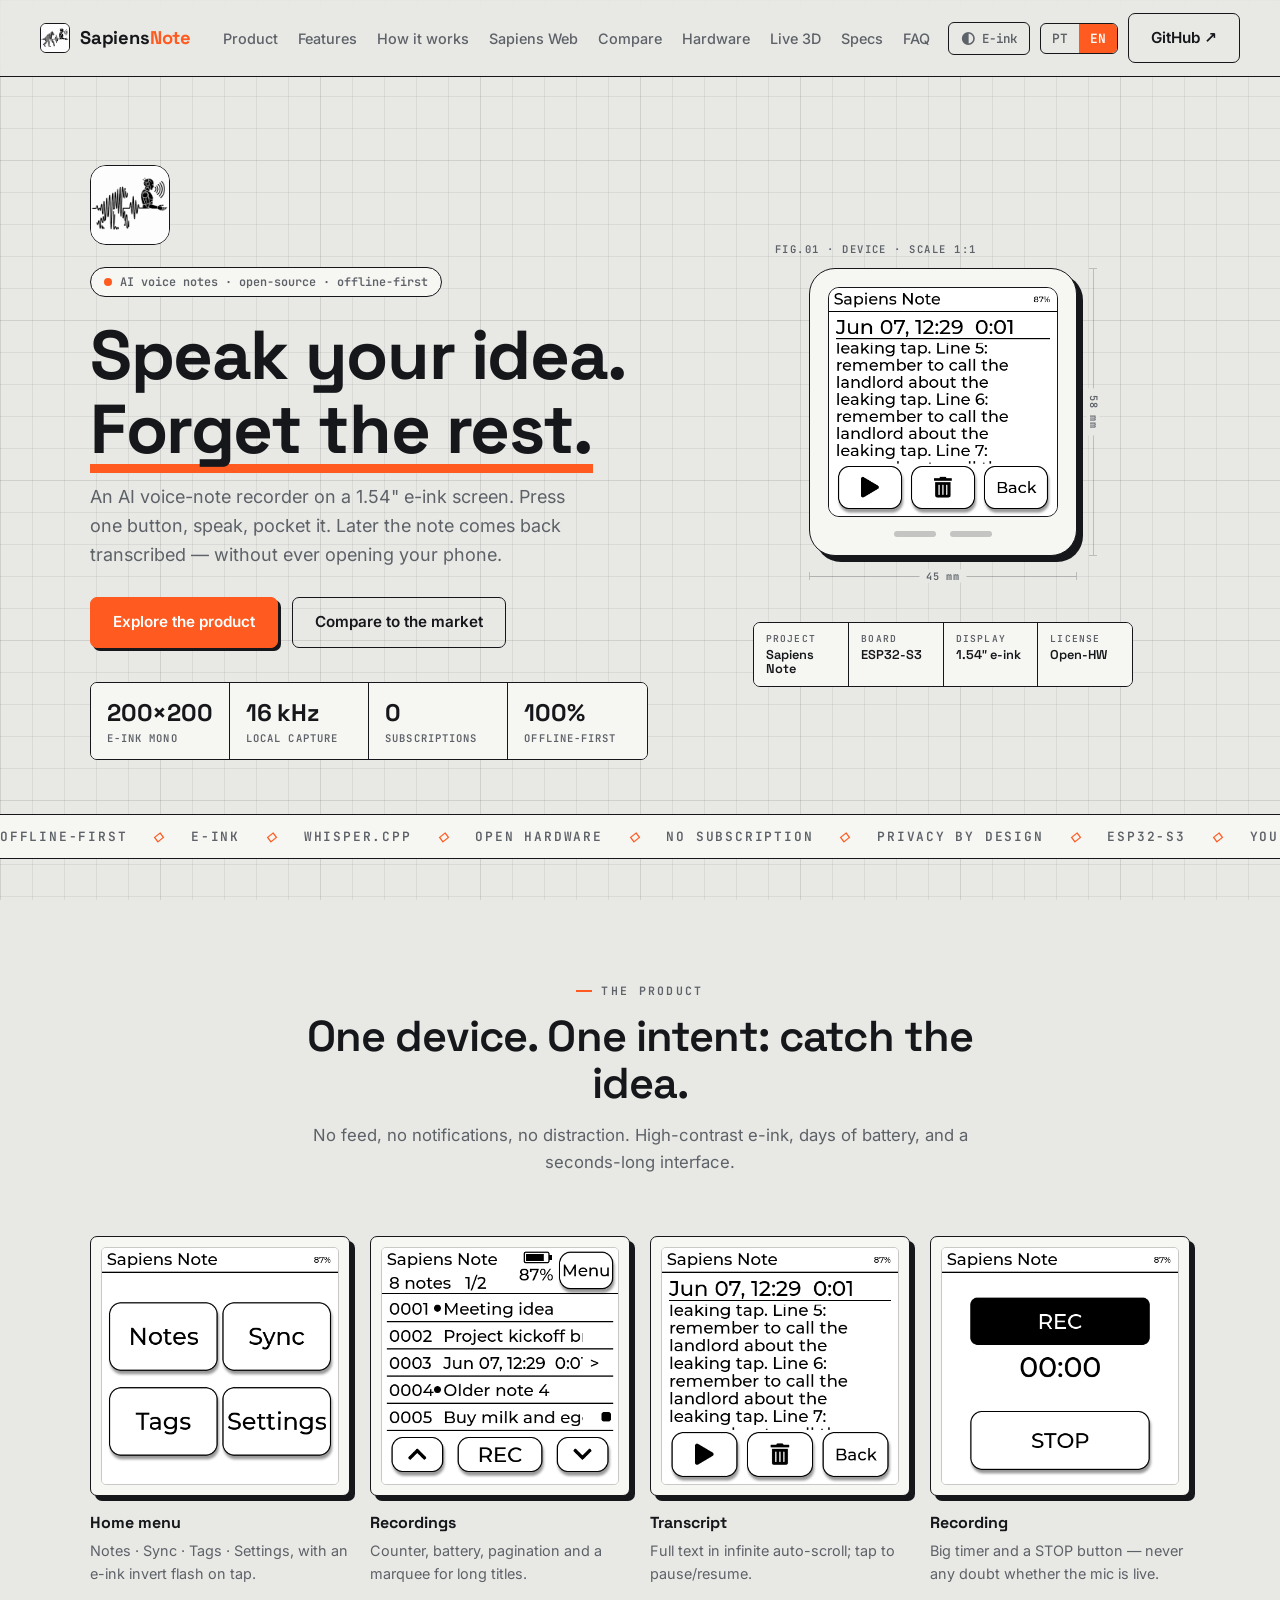
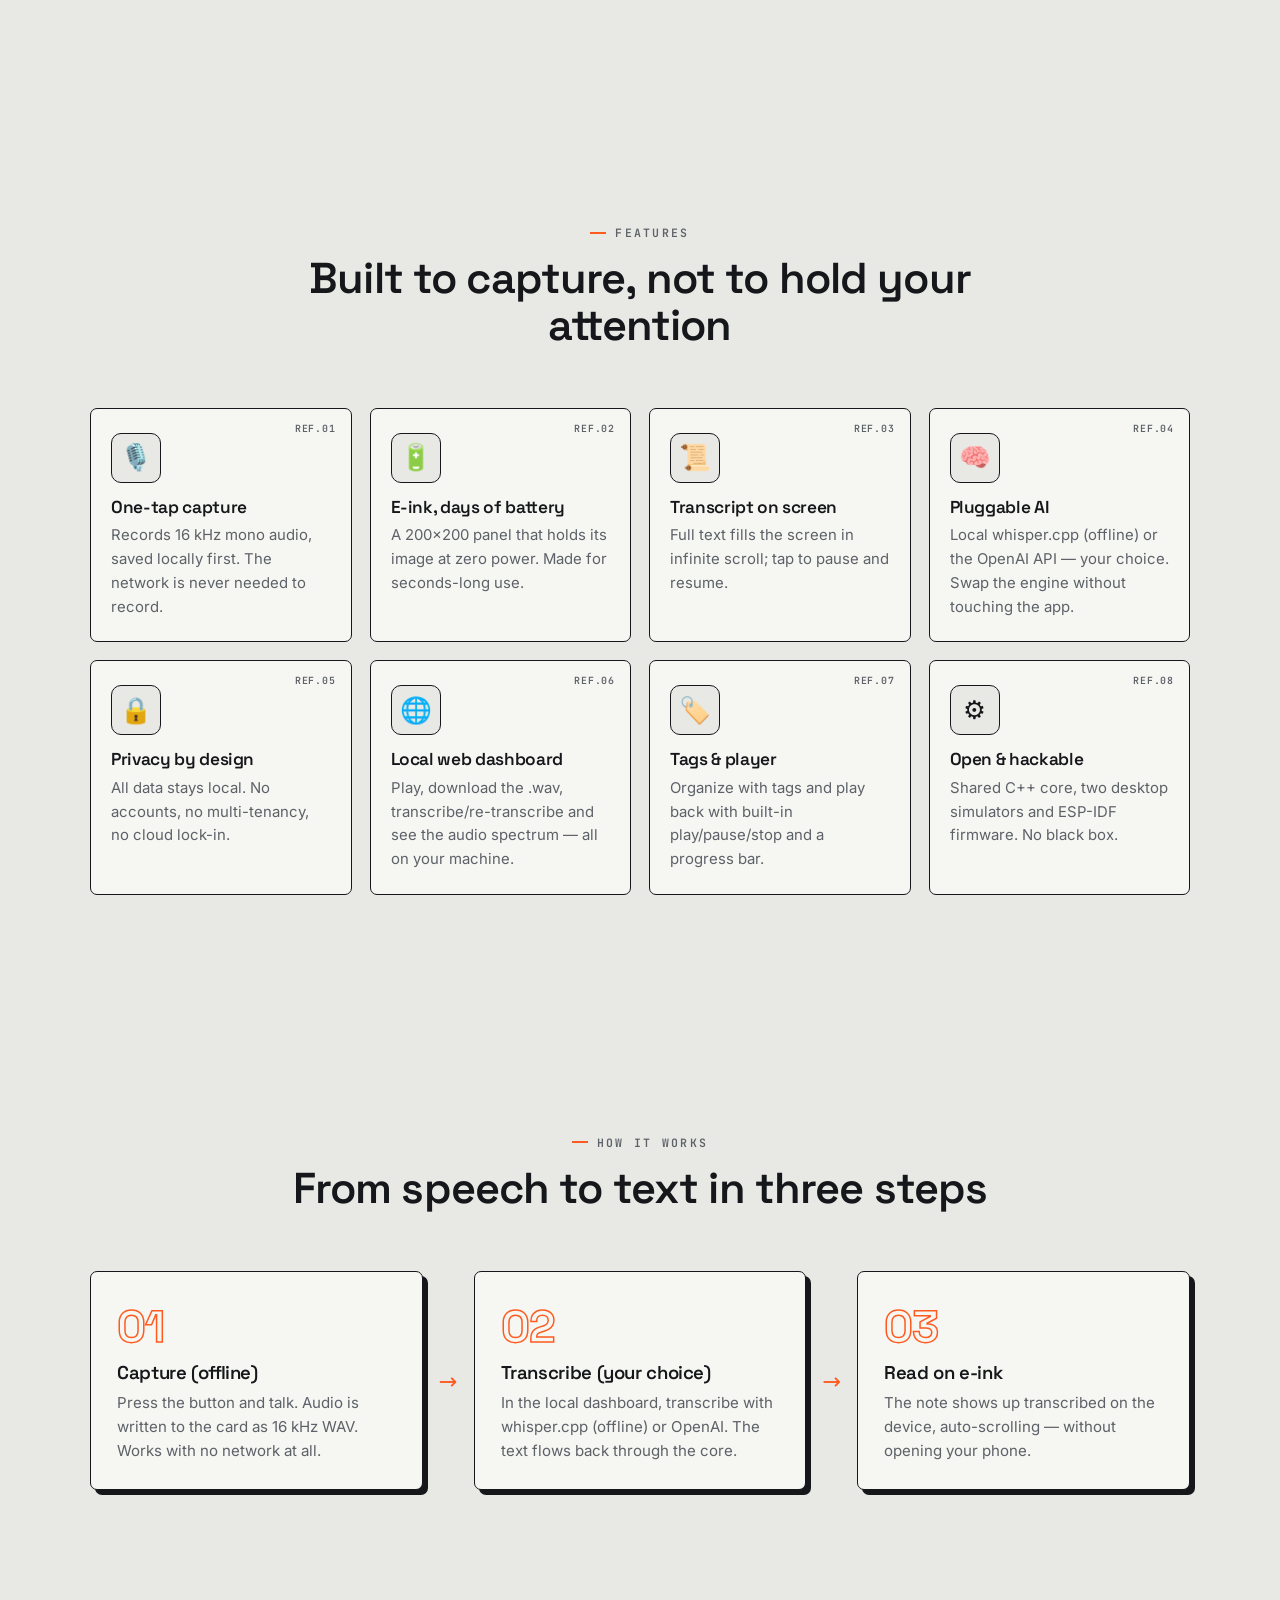
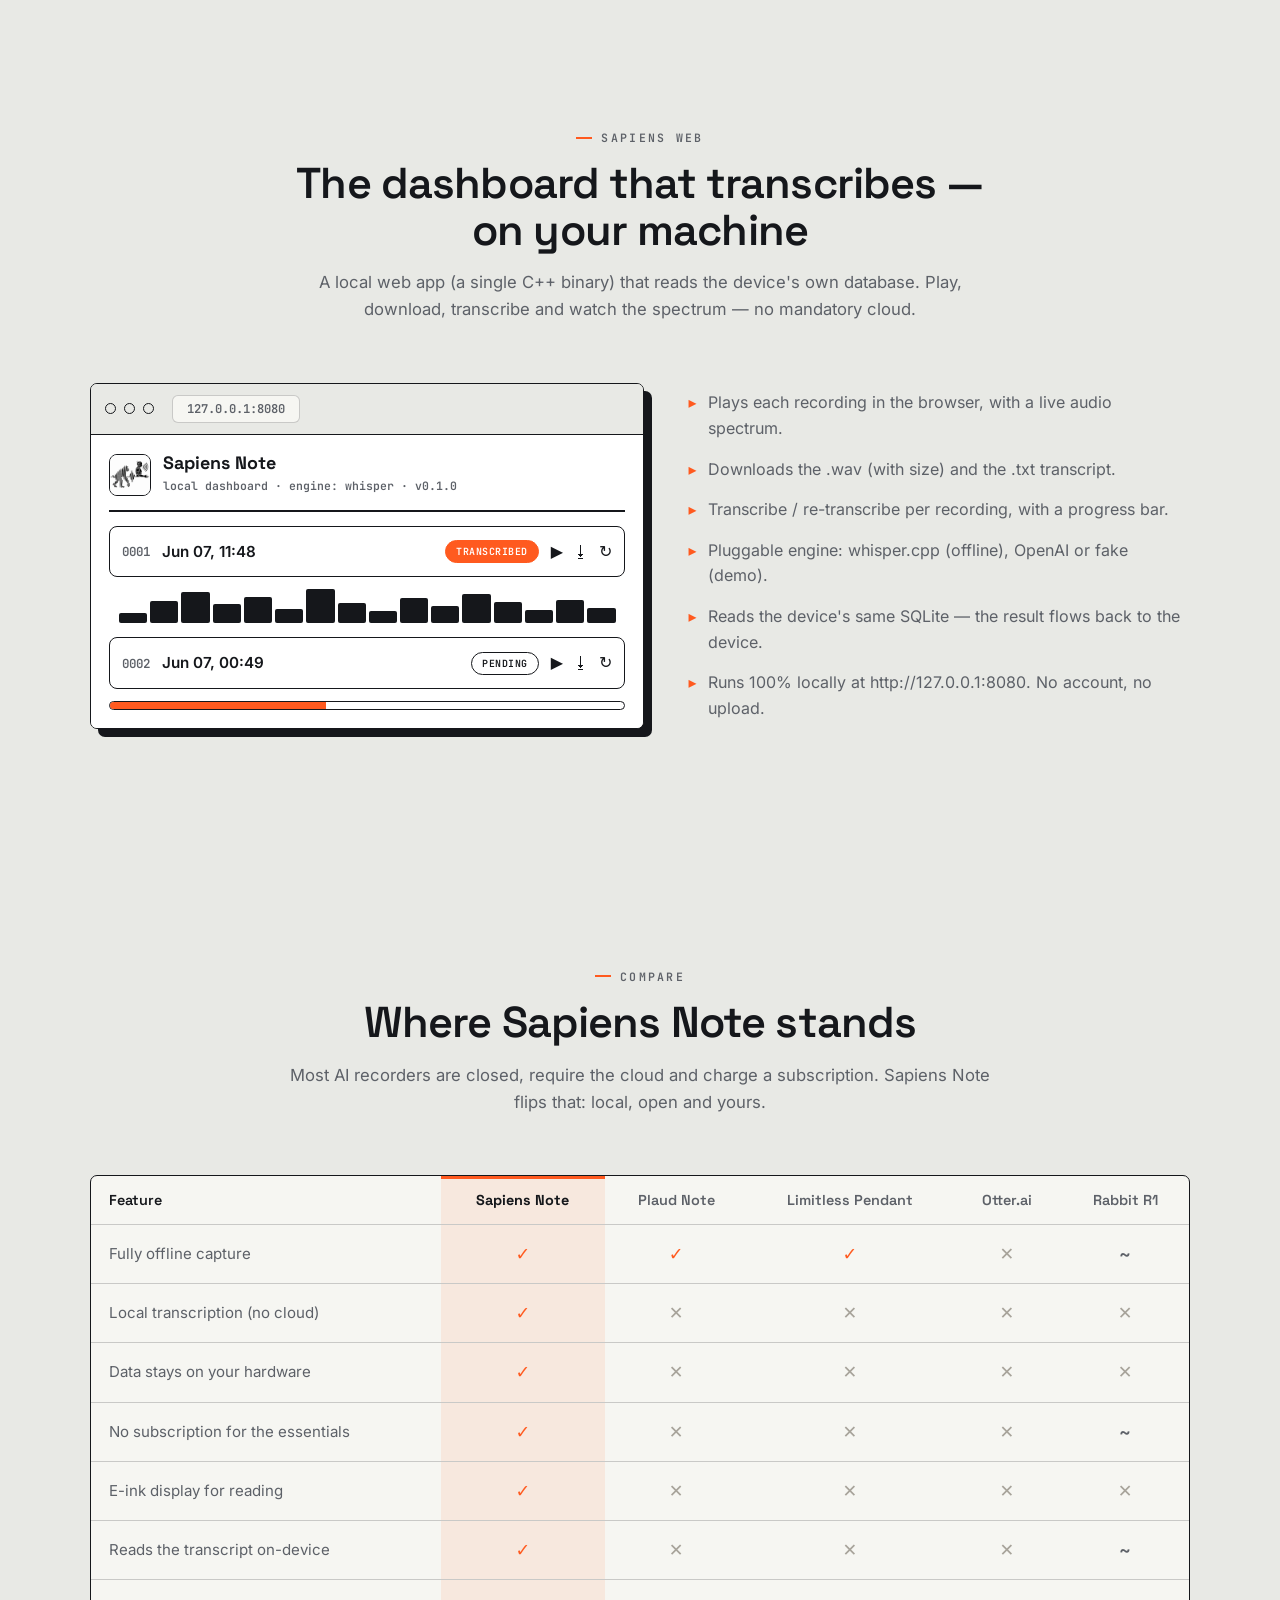
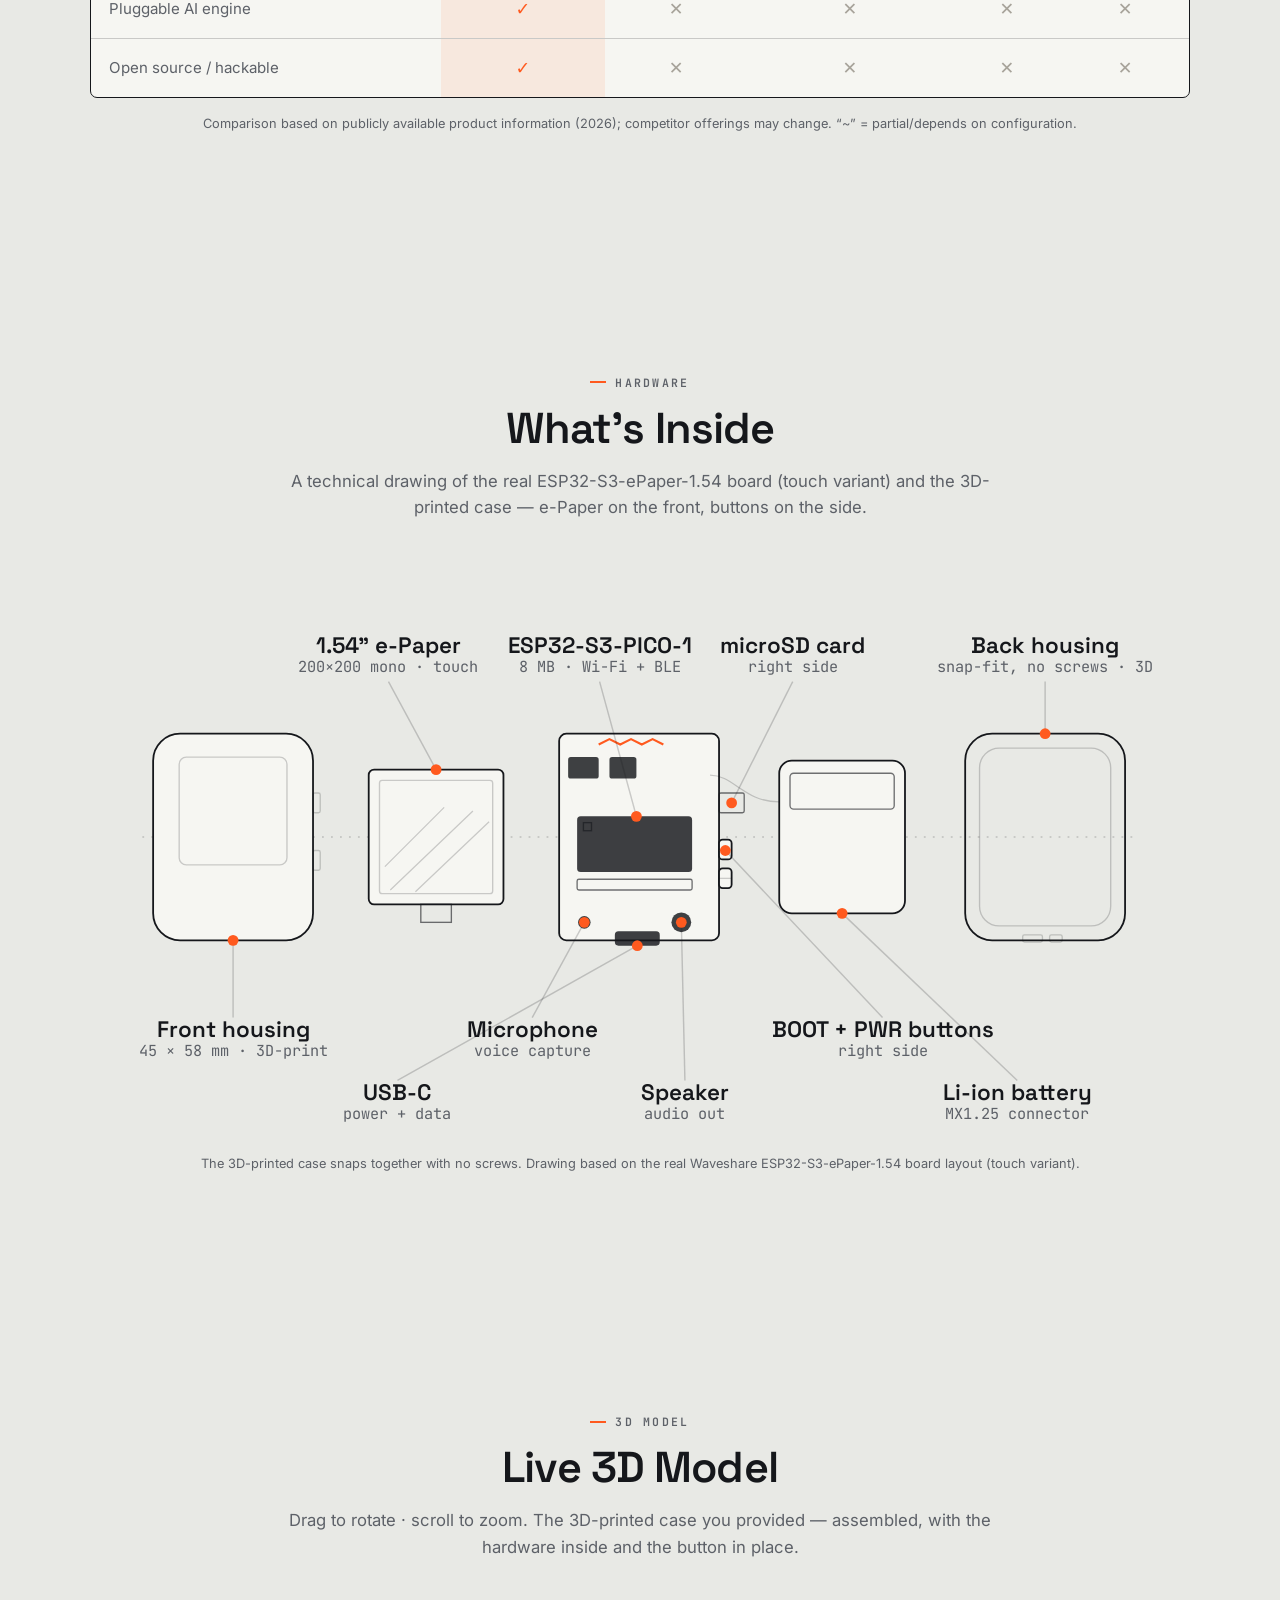
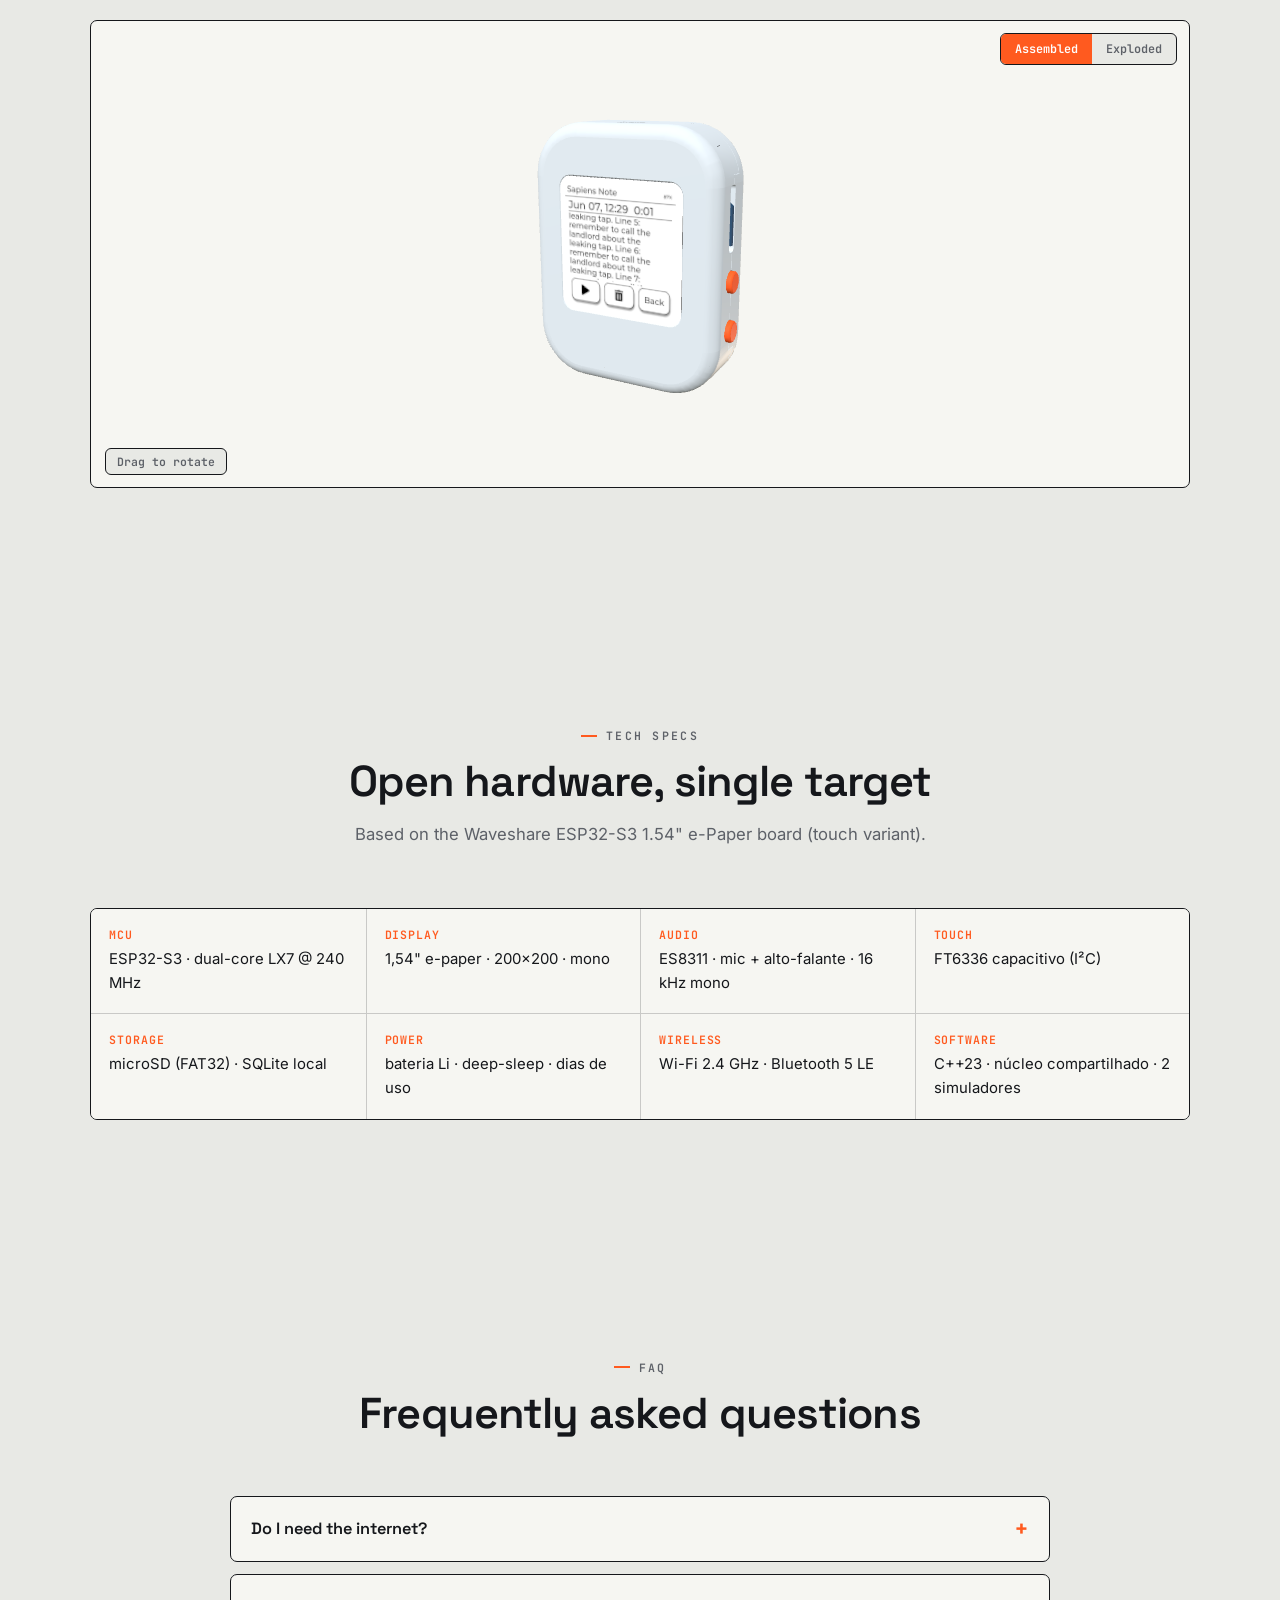
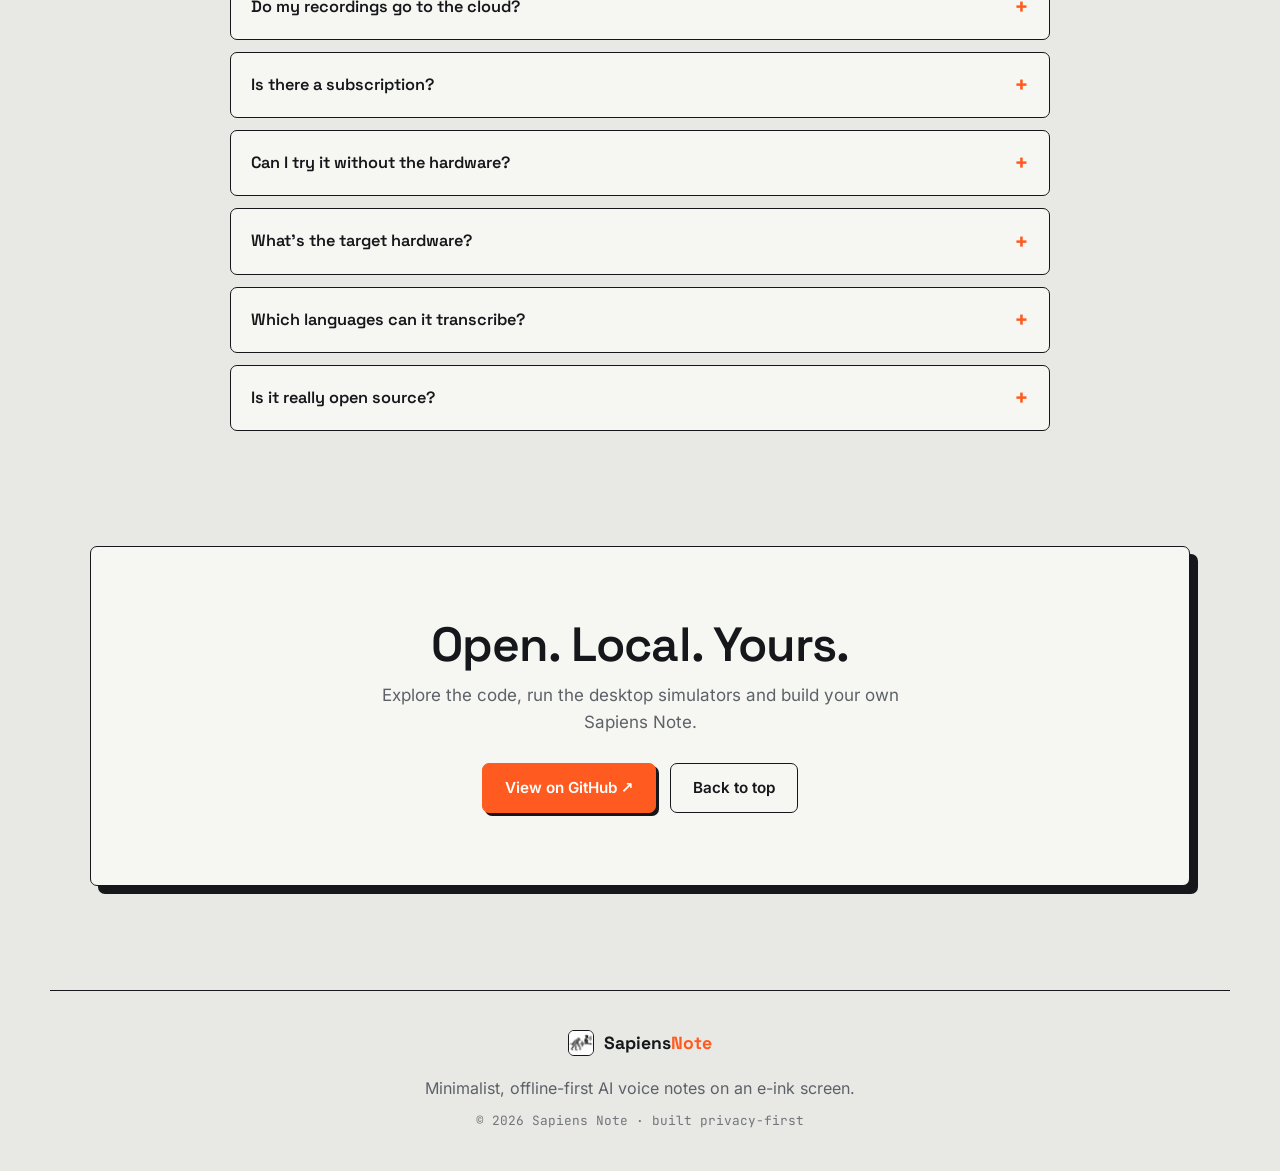
==== commit bee8bdf6: "📝 (README.md): update theme name from "Graphite & Signal" to "Datasheet" to reflect new design ✨ (RE" ====
--- a/public/index.html
+++ b/public/index.html
@@ -75,21 +75,22 @@
   </div>
 
   <div class="hero__device reveal">
-    <div class="device">
-      <div class="device__screen">
-        <img src="assets/sim-detail.png" alt="Sapiens Note transcript on e-ink">
+    <div class="techdraw" data-fig="FIG.01 · DEVICE · SCALE 1:1">
+      <span class="dim dim--w" data-v="45 mm" aria-hidden="true"></span>
+      <span class="dim dim--h" data-v="58 mm" aria-hidden="true"></span>
+      <div class="device">
+        <div class="device__screen">
+          <img src="assets/sim-detail.png" alt="Sapiens Note transcript on e-ink">
+        </div>
+        <div class="device__btns"><span></span><span></span></div>
       </div>
-      <div class="device__btns"><span></span><span></span></div>
-    </div>
-    <div class="wave" aria-hidden="true">
-      <span></span><span></span><span></span><span></span><span></span>
-      <span></span><span></span><span></span><span></span><span></span>
-      <span></span><span></span><span></span><span></span><span></span>
-    </div>
-    <p class="hero__caption">
-      <span class="rec"><span class="rec__dot"></span>REC</span>
-      <span data-i18n="hero.caption">voz → texto, no próprio aparelho</span>
-    </p>
+    </div>
+    <dl class="titleblock" aria-hidden="true">
+      <div><dt>PROJECT</dt><dd>Sapiens Note</dd></div>
+      <div><dt>BOARD</dt><dd>ESP32-S3</dd></div>
+      <div><dt>DISPLAY</dt><dd>1.54″ e-ink</dd></div>
+      <div><dt>LICENSE</dt><dd>Open-HW</dd></div>
+    </dl>
   </div>
 </section>
 
@@ -337,40 +338,96 @@
     <p data-i18n="inside.sub">O coração do produto é a placa ESP32-S3-ePaper-1.54 — sem a case original do Pala Note. Tudo o que importa, em ~40 mm.</p>
   </div>
   <div class="inside reveal">
-    <svg viewBox="0 0 1200 1180" class="xray" role="img" aria-label="ESP32-S3-ePaper-1.54 exploded view">
-      <image href="assets/exploded.png" x="0" y="0" width="1200" height="1180"/>
+    <svg viewBox="0 0 1180 620" class="xray" role="img"
+         aria-label="ESP32-S3-ePaper-1.54 — exploded technical drawing (true 45 × 58 mm proportions)">
+      <!-- assembly axis -->
+      <line class="axis" x1="36" y1="285" x2="1144" y2="285"/>
+
+      <!-- PARTS (front -> back) · portrait 45 × 58 mm .................. -->
+      <!-- 1 · front housing: square screen up top, chin below, buttons LEFT edge -->
+      <rect class="part" x="48" y="170" width="178" height="230" rx="30"/>
+      <rect class="soft2" x="77" y="196" width="120" height="120" rx="8"/>
+      <rect class="soft2" x="226" y="236" width="8" height="22" rx="2"/>
+      <rect class="soft2" x="226" y="300" width="8" height="22" rx="2"/>
+
+      <!-- 2 · e-paper display (square) + FPC tail -->
+      <rect class="part" x="288" y="210" width="150" height="150" rx="6"/>
+      <rect class="soft2" x="300" y="222" width="126" height="126" rx="3"/>
+      <path class="hatch" d="M306 318 L 372 252 M312 344 L 404 256 M340 346 L 422 268"/>
+      <rect class="chip-o" x="346" y="360" width="34" height="20"/>
+
+      <!-- 3 · main PCB (back side layout) -->
+      <rect class="part" x="500" y="170" width="178" height="230" rx="8"/>
+      <polyline class="acc" points="544,182 556,176 568,182 580,176 592,182 604,176 616,182"/> <!-- antenna -->
+      <rect class="chip" x="556" y="196" width="30" height="24" rx="3"/>    <!-- ES8311 codec -->
+      <rect class="chip" x="510" y="196" width="34" height="24" rx="3"/>    <!-- RTC -->
+      <rect class="chip" x="520" y="262" width="128" height="62" rx="4"/>   <!-- ESP32-S3-PICO-1 -->
+      <rect class="chip-o" x="527" y="269" width="9" height="9"/>
+      <rect class="chip-o" x="520" y="332" width="128" height="12" rx="2"/>  <!-- e-paper FPC -->
+      <circle class="chip" cx="528" cy="380" r="7"/><circle class="chip-o" cx="528" cy="380" r="3"/>  <!-- microphone -->
+      <circle class="chip" cx="636" cy="380" r="11"/><circle class="soft2" cx="636" cy="380" r="5"/>  <!-- speaker -->
+      <rect class="chip" x="562" y="390" width="50" height="16" rx="4"/>    <!-- USB-C (bottom) -->
+      <!-- 4 · microSD card + BOOT/PWR buttons on the RIGHT edge -->
+      <rect class="chip-o" x="678" y="236" width="28" height="22" rx="2"/>  <!-- microSD (sticks out right) -->
+      <rect class="part" x="678" y="288" width="14" height="22" rx="4"/>     <!-- BOOT -->
+      <rect class="part" x="678" y="320" width="14" height="22" rx="4"/>     <!-- PWR -->
+      <line class="hatch" x1="692" y1="299" x2="678" y2="299"/><line class="hatch" x1="692" y1="331" x2="678" y2="331"/>
+
+      <!-- 5 · Li-ion battery -->
+      <rect class="part" x="745" y="200" width="140" height="170" rx="14"/>
+      <rect class="chip-o" x="757" y="214" width="116" height="40" rx="4"/>
+      <path class="hatch" d="M745 246 C 706 246 694 216 668 216"/>
+
+      <!-- 6 · back housing — snap-fit, NO screws, 3D-printed -->
+      <rect class="soft" x="952" y="170" width="178" height="230" rx="30"/>
+      <rect class="soft2" x="968" y="186" width="146" height="198" rx="22"/>
+      <rect class="soft2" x="1016" y="394" width="22" height="8" rx="2"/>
+      <rect class="soft2" x="1046" y="394" width="14" height="8" rx="2"/>
+
+      <!-- CALLOUTS — two staggered rows top & bottom, widely separated -->
       <g class="cal">
-        <!-- left: display + front housing -->
-        <line x1="252" y1="442" x2="276" y2="510"/><circle cx="276" cy="510" r="6"/>
-        <text class="cal__t cal__r" x="238" y="432" data-i18n="inside.k1t">Tela e-Paper 1,54" + FT6336</text>
-        <text class="cal__s cal__r" x="238" y="458" data-i18n="inside.k1s">200×200 mono · toque (I²C)</text>
-
-        <line x1="252" y1="650" x2="278" y2="590"/><circle cx="278" cy="590" r="6"/>
-        <text class="cal__t cal__r" x="238" y="644" data-i18n="inside.k2t">Carcaça frontal</text>
-        <text class="cal__s cal__r" x="238" y="670" data-i18n="inside.k2s">case impressa em 3D</text>
-
-        <!-- top: main board + buttons -->
-        <line x1="450" y1="392" x2="480" y2="522"/><circle cx="480" cy="522" r="6"/>
-        <text class="cal__t cal__m" x="430" y="354" data-i18n="inside.k3t">Placa ESP32-S3-PICO-1</text>
-        <text class="cal__s cal__m" x="430" y="380" data-i18n="inside.k3s">8 MB · ES8311 · SHTC3 · RTC</text>
-
-        <line x1="772" y1="346" x2="544" y2="496"/><circle cx="544" cy="496" r="6"/>
-        <text class="cal__t cal__m" x="800" y="312" data-i18n="inside.k4t">Botões BOOT + PWR</text>
-        <text class="cal__s cal__m" x="800" y="338" data-i18n="inside.k4s">ligar · boot</text>
-
-        <!-- bottom: I/O -->
-        <line x1="476" y1="800" x2="528" y2="640"/><circle cx="528" cy="640" r="6"/>
-        <text class="cal__t cal__m" x="476" y="828" data-i18n="inside.k5t">microSD + USB-C</text>
-        <text class="cal__s cal__m" x="476" y="854" data-i18n="inside.k5s">armazenamento · carga</text>
-
-        <!-- right: battery + back housing -->
-        <line x1="966" y1="596" x2="706" y2="632"/><circle cx="706" cy="632" r="6"/>
-        <text class="cal__t" x="980" y="586" data-i18n="inside.k6t">Bateria Li</text>
-        <text class="cal__s" x="980" y="612" data-i18n="inside.k6s">conector MX1.25</text>
-
-        <line x1="966" y1="712" x2="840" y2="648"/><circle cx="840" cy="648" r="6"/>
-        <text class="cal__t" x="980" y="702" data-i18n="inside.k7t">Carcaça traseira</text>
-        <text class="cal__s" x="980" y="728" data-i18n="inside.k7s">encaixe (snap-fit)</text>
+        <!-- top -->
+        <line x1="310" y1="112" x2="363" y2="210"/><circle cx="363" cy="210" r="6"/>
+        <text class="cal__t cal__m" x="310" y="80" data-i18n="inside.k1t">Tela e-Paper 1,54"</text>
+        <text class="cal__s cal__m" x="310" y="101" data-i18n="inside.k1s">200×200 mono · toque</text>
+
+        <line x1="545" y1="112" x2="586" y2="262"/><circle cx="586" cy="262" r="6"/>
+        <text class="cal__t cal__m" x="545" y="80" data-i18n="inside.k2t">ESP32-S3-PICO-1</text>
+        <text class="cal__s cal__m" x="545" y="101" data-i18n="inside.k2s">8 MB · Wi-Fi + BLE</text>
+
+        <line x1="760" y1="112" x2="692" y2="247"/><circle cx="692" cy="247" r="6"/>
+        <text class="cal__t cal__m" x="760" y="80" data-i18n="inside.k9t">Cartão microSD</text>
+        <text class="cal__s cal__m" x="760" y="101" data-i18n="inside.k9s">lateral direita</text>
+
+        <line x1="1041" y1="112" x2="1041" y2="170"/><circle cx="1041" cy="170" r="6"/>
+        <text class="cal__t cal__m" x="1041" y="80" data-i18n="inside.k4t">Carcaça traseira</text>
+        <text class="cal__s cal__m" x="1041" y="101" data-i18n="inside.k4s">encaixe sem parafusos · 3D</text>
+
+        <!-- bottom — row A -->
+        <line x1="137" y1="400" x2="137" y2="486"/><circle cx="137" cy="400" r="6"/>
+        <text class="cal__t cal__m" x="137" y="508" data-i18n="inside.k5t">Carcaça frontal</text>
+        <text class="cal__s cal__m" x="137" y="529" data-i18n="inside.k5s">45 × 58 mm · impressa 3D</text>
+
+        <line x1="528" y1="380" x2="470" y2="486"/><circle cx="528" cy="380" r="6"/>
+        <text class="cal__t cal__m" x="470" y="508" data-i18n="inside.k7t">Microfone</text>
+        <text class="cal__s cal__m" x="470" y="529" data-i18n="inside.k7s">captação de voz</text>
+
+        <line x1="685" y1="300" x2="860" y2="486"/><circle cx="685" cy="300" r="6"/>
+        <text class="cal__t cal__m" x="860" y="508" data-i18n="inside.k6t">Botões BOOT + PWR</text>
+        <text class="cal__s cal__m" x="860" y="529" data-i18n="inside.k6s">lateral direita</text>
+
+        <!-- bottom — row B (lower) -->
+        <line x1="587" y1="406" x2="320" y2="556"/><circle cx="587" cy="406" r="6"/>
+        <text class="cal__t cal__m" x="320" y="578" data-i18n="inside.k10t">USB-C</text>
+        <text class="cal__s cal__m" x="320" y="599" data-i18n="inside.k10s">energia + dados</text>
+
+        <line x1="636" y1="380" x2="640" y2="556"/><circle cx="636" cy="380" r="6"/>
+        <text class="cal__t cal__m" x="640" y="578" data-i18n="inside.k3t">Alto-falante</text>
+        <text class="cal__s cal__m" x="640" y="599" data-i18n="inside.k3s">saída de áudio</text>
+
+        <line x1="815" y1="370" x2="1010" y2="556"/><circle cx="815" cy="370" r="6"/>
+        <text class="cal__t cal__m" x="1010" y="578" data-i18n="inside.k8t">Bateria Li-ion</text>
+        <text class="cal__s cal__m" x="1010" y="599" data-i18n="inside.k8s">conector MX1.25</text>
       </g>
     </svg>
   </div>
@@ -476,7 +533,7 @@
   <small>© <span id="year"></span> Sapiens Note · <span data-i18n="footer.made">feito com foco em privacidade</span></small>
 </footer>
 
-<!-- Live 3D model (Three.js) — the USER-PROVIDED case (.3mf), exploded view -->
+<!-- Live 3D model (Three.js) — REAL case from Assembled.step (→ GLB) + faithful internals -->
 <script type="importmap">
 { "imports": {
   "three": "./assets/vendor/three/three.module.js",
@@ -486,112 +543,142 @@
 <script type="module">
 import * as THREE from 'three';
 import { OrbitControls } from 'three/addons/controls/OrbitControls.js';
-import { ThreeMFLoader } from 'three/addons/loaders/3MFLoader.js';
+import { GLTFLoader } from 'three/addons/loaders/GLTFLoader.js';
 
 const mount = document.getElementById('viewer');
-// The 3D needs HTTP: file:// blocks ES modules + fetching the local .3mf files.
+// The 3D needs HTTP: file:// blocks ES modules + fetching the local .glb.
 if (mount && location.protocol === 'file:') mount.classList.add('failed');
 if (mount && location.protocol !== 'file:') {
   const scene = new THREE.Scene();
-  const cam = new THREE.PerspectiveCamera(40, 1, 0.1, 5000);
+  const cam = new THREE.PerspectiveCamera(38, 1, 0.1, 8000);
   const renderer = new THREE.WebGLRenderer({ antialias:true, alpha:true });
   renderer.setPixelRatio(Math.min(window.devicePixelRatio, 2));
+  renderer.outputColorSpace = THREE.SRGBColorSpace;
   mount.appendChild(renderer.domElement);
 
-  // bright multi-light rig (no IBL, so it renders everywhere) so the matte case pops
-  scene.add(new THREE.HemisphereLight(0xeaf1ff, 0x2a2f3a, 2.0));
-  const key   = new THREE.DirectionalLight(0xffffff, 3.2); key.position.set(60, 90, 70);   scene.add(key);
-  const rim   = new THREE.DirectionalLight(0x9b7cff, 2.4); rim.position.set(-80, -10, -60);  scene.add(rim);
-  const fill  = new THREE.DirectionalLight(0x22d3ee, 1.4); fill.position.set(-50, 50, 60);   scene.add(fill);
-  const front = new THREE.DirectionalLight(0xffffff, 1.6); front.position.set(20, 20, 140);  scene.add(front);
+  // matte light rig (no IBL -> renders everywhere, incl. headless)
+  scene.add(new THREE.HemisphereLight(0xffffff, 0x9a968c, 2.1));
+  const key  = new THREE.DirectionalLight(0xffffff, 2.6); key.position.set(45, 80, 95);  scene.add(key);
+  const fill = new THREE.DirectionalLight(0xffffff, 1.1); fill.position.set(-70, 25, 40); scene.add(fill);
+  const rim  = new THREE.DirectionalLight(0xffe7cc, 1.2); rim.position.set(10, -50, -90); scene.add(rim);
 
   const root = new THREE.Group(); scene.add(root);
   const ctl = new OrbitControls(cam, renderer.domElement);
   ctl.enablePan = false; ctl.enableDamping = true; ctl.dampingFactor = 0.08;
-  ctl.autoRotate = true; ctl.autoRotateSpeed = 1.3;
-
-  const shellTop = new THREE.MeshStandardMaterial({ color:0x6b7688, metalness:0.1, roughness:0.6 });
-  const shellBot = new THREE.MeshStandardMaterial({ color:0x444b5a, metalness:0.1, roughness:0.62 });
-  const btnMat   = new THREE.MeshStandardMaterial({ color:0x9b7cff, metalness:0.1, roughness:0.45 });
-  const pcbMat   = new THREE.MeshStandardMaterial({ color:0x0e3a2c, metalness:0.2, roughness:0.55 });
-  const batMat   = new THREE.MeshStandardMaterial({ color:0x3b3f48, metalness:0.45, roughness:0.4 });
-
-  // device screens cycled on the e-ink panel — same shots as the Product section
+  ctl.autoRotate = true; ctl.autoRotateSpeed = 1.0;
+
+  // materials
+  const caseMat   = new THREE.MeshStandardMaterial({ color:0xcdd6dd, metalness:0.0, roughness:0.6 });
+  const btnMat    = new THREE.MeshStandardMaterial({ color:0xff5a1f, metalness:0.0, roughness:0.5 });
+  const boardMat  = new THREE.MeshStandardMaterial({ color:0x23252b, metalness:0.1, roughness:0.7 });
+  const moduleMat = new THREE.MeshStandardMaterial({ color:0x3a3d44, metalness:0.6, roughness:0.35 });
+  const blackMat  = new THREE.MeshStandardMaterial({ color:0x141519, metalness:0.2, roughness:0.6 });
+  const metalMat  = new THREE.MeshStandardMaterial({ color:0xbcc0c8, metalness:0.7, roughness:0.32 });
+  const batMat    = new THREE.MeshStandardMaterial({ color:0x6b7486, metalness:0.45, roughness:0.4 });
+  const sdMat     = new THREE.MeshStandardMaterial({ color:0x274a6b, metalness:0.1, roughness:0.55 });
+  const goldMat   = new THREE.MeshStandardMaterial({ color:0xd9a441, metalness:0.7, roughness:0.35 });
+  const sdLabelMat= new THREE.MeshStandardMaterial({ color:0xd2d6db, metalness:0.0, roughness:0.7 });
+
+  // e-ink screen images (cycled), unlit so they stay crisp
   const texLoader = new THREE.TextureLoader();
   const shots = ['assets/sim-home.png','assets/sim-list.png','assets/sim-detail.png','assets/sim-rec.png']
     .map(u => { const t = texLoader.load(u); t.colorSpace = THREE.SRGBColorSpace; return t; });
-  const screenMat = new THREE.MeshBasicMaterial({ map: shots[0] });   // unlit -> always crisp
-
-  const loader = new ThreeMFLoader();
-  const load = u => new Promise((res, rej) => loader.load(u, res, undefined, rej));
+  const screenMat = new THREE.MeshBasicMaterial({ map: shots[0] });
+  const einkMat   = new THREE.MeshBasicMaterial({ color:0xffffff });   // bezel = same white as the screen images
+
   const V = () => new THREE.Vector3();
-  const ctr = o => new THREE.Box3().setFromObject(o).getCenter(V());
-  const siz = o => new THREE.Box3().setFromObject(o).getSize(V());
-
-  // explode state: each mover lerps between assembled (a) and exploded (e) positions
+  const box = o => new THREE.Box3().setFromObject(o);
+
   const movers = [];
   const mover = (o, ex) => movers.push({ o, a: o.position.clone(), e: o.position.clone().add(ex) });
   let explodeT = 0, explodeTarget = 0;
 
-  Promise.all([
-    load('assets/case/back_housing.3mf'),
-    load('assets/case/front_housing.3mf'),
-    load('assets/case/button.3mf')
-  ]).then(([back, front, btn]) => {
-    [[back, shellBot], [front, shellTop], [btn, btnMat]].forEach(([o, m]) =>
-      o.traverse(x => { if (x.isMesh) { x.material = m; x.geometry.computeVertexNormals(); } }));
-
-    // back + buttons are already mated in the file's coords; front was shifted aside
-    // for printing -> overlay it on the back footprint, flip it and close on top.
-    root.add(back, btn);
-    const cB = ctr(back), sB = siz(back), cF = ctr(front), sF = siz(front);
-    const piv = new THREE.Group();
-    front.position.sub(cF); piv.add(front);
-    piv.rotation.x = Math.PI;
-    piv.position.set(cB.x, cB.y, cB.z + sB.z / 2 + sF.z / 2);
-    root.add(piv);
-
-    const seamZ = cB.z + sB.z / 2, scrY = cB.y + 3;
-    // hardware inside: PCB, Li-battery, and the cycling e-ink screen
-    const pcb = new THREE.Mesh(new THREE.BoxGeometry(Math.min(sB.x, sF.x) - 7, Math.min(sB.y, sF.y) - 7, 2.0), pcbMat);
-    pcb.position.set(cB.x, cB.y, seamZ - 1.5); root.add(pcb);
-    const bat = new THREE.Mesh(new THREE.BoxGeometry(Math.min(sB.x, sF.x) - 12, Math.min(sB.y, sF.y) - 16, 5), batMat);
-    bat.position.set(cB.x, cB.y - 4, seamZ - 5.5); root.add(bat);
-    const screen = new THREE.Mesh(new THREE.PlaneGeometry(31, 31), screenMat);
-    screen.position.set(cB.x, scrY, seamZ + sF.z - 0.9); root.add(screen);
-
-    // center the assembly at origin
-    const box = new THREE.Box3().setFromObject(root);
-    const sph = box.getBoundingSphere(new THREE.Sphere());
-    const r = sph.radius, c = sph.center;
-    root.position.sub(c); ctl.target.set(0, 0, 0);
-
-    // exploded offsets (along the case-thickness Z; buttons out in X)
-    mover(piv,    new THREE.Vector3(0, 0,  24));
-    mover(screen, new THREE.Vector3(0, 0,  16));
-    mover(pcb,    new THREE.Vector3(0, 0,   3));
-    mover(bat,    new THREE.Vector3(0, 0, -12));
-    mover(back,   new THREE.Vector3(0, 0, -24));
-    mover(btn,    new THREE.Vector3(28, 0, 10));
-
-    // fit camera a bit wider so the exploded view also fits
-    const dist = r / Math.sin((cam.fov * Math.PI / 180) / 2) * 1.35;
-    cam.position.set(dist * 0.42, dist * 0.30, dist * 0.92);
-    cam.near = r / 100; cam.far = r * 100; cam.updateProjectionMatrix();
-    ctl.minDistance = r * 1.1; ctl.maxDistance = r * 5;
-
-    // cycle the device screens
+  new GLTFLoader().load('assets/case/assembled.glb', (gltf) => {
+    const part = {};
+    gltf.scene.traverse(o => { if (o.isMesh) { part[o.name] = o; o.material =
+      (o.name === 'button1' || o.name === 'button2') ? btnMat : caseMat; } });
+    root.add(gltf.scene);
+
+    // CAD axes: X = width, Y = height (screen up / chin down), Z = thickness (front +z, back -z)
+    const cb = box(gltf.scene), cc = cb.getCenter(V());
+    const bx = cc.x, frontZ = cb.max.z, backZ = cb.min.z, midZ = (frontZ + backZ) / 2;
+
+    // ---- faithful internals (model mm space) -------------------------
+    // PCB
+    const board = new THREE.Group();
+    const pcb = new THREE.Mesh(new THREE.BoxGeometry(38, 50, 1.6), boardMat); board.add(pcb);
+    const add = (w,h,d, x,y,z, m) => { const e=new THREE.Mesh(new THREE.BoxGeometry(w,h,d), m); e.position.set(x,y,z); board.add(e); return e; };
+    add(21, 16, 2.4,  0,  6,  2.0, moduleMat);   // ESP32-S3-PICO-1 module (center-upper)
+    add(4.5, 24, 5.0, 15,  0,  3.0, blackMat);   // 2x6 GPIO header (right edge)
+    add(9, 9, 3.3, -0.85, -24.8, 0.1, metalMat); // USB-C — aligned to the real bottom cutout (x=-1.4,z=-9.8)
+    add(6, 5, 1.2,   11, 13,  1.5, boardMat);    // ES8311
+    add(5, 4, 1.0,  -12,  1,  1.4, boardMat);    // RTC
+    add(5, 4, 1.0,   -4,  1,  1.4, boardMat);    // PMIC
+    add(16, 2, 0.6,   0, 22,  1.4, btnMat);      // antenna trace hint (top)
+    board.position.set(bx, cc.y, midZ + 2.0);
+
+    // microSD card — real shape (chamfered corner + gold contacts), flush in the side slot
+    const sd = new THREE.Group();
+    const sdShape = new THREE.Shape();
+    sdShape.moveTo(-7.5,-5.5); sdShape.lineTo(7.5,-5.5); sdShape.lineTo(7.5,2.8);
+    sdShape.lineTo(4.7,5.5); sdShape.lineTo(-7.5,5.5); sdShape.closePath();   // cut corner
+    const sdGeo = new THREE.ExtrudeGeometry(sdShape, {depth:0.9, bevelEnabled:false});
+    sdGeo.translate(0,0,-0.45); sdGeo.computeVertexNormals();
+    sd.add(new THREE.Mesh(sdGeo, sdMat));                         // card body
+    for (let i=0;i<7;i++){ const pad=new THREE.Mesh(new THREE.BoxGeometry(2.4,0.7,0.25), goldMat);
+      pad.position.set(4.8, -3.3+i*1.1, -0.5); sd.add(pad); }     // contacts at the inserted end
+    const sdLbl=new THREE.Mesh(new THREE.BoxGeometry(8,4.5,0.06), sdLabelMat);
+    sdLbl.position.set(-1.5,0,0.48); sd.add(sdLbl);               // printed label patch
+    sd.position.set(13.8, -4.4, -11.6);                          // outer end flush with case side
+
+    // e-ink module — light "paper" frame fills the window; the image sits a bit smaller
+    // inside it (real bezel margin) so it doesn't look oversized, and no dark PCB shows
+    const sm = blackMat;
+    const screen = new THREE.Group();
+    const frame = new THREE.Mesh(new THREE.BoxGeometry(30.0, 30.6, 0.8),
+      [sm, sm, sm, sm, einkMat, sm]);     // +Z face = light e-ink paper, fills the window
+    const img = new THREE.Mesh(new THREE.PlaneGeometry(26.8, 27.4), screenMat);
+    img.position.set(0, 0, 0.42);          // the active e-ink image, centered with a margin
+    screen.add(frame, img);
+    screen.position.set(-1.60, -11.75, frontZ - 0.55);
+
+    // Li-ion battery (behind board)
+    const bat = new THREE.Mesh(new THREE.BoxGeometry(34, 40, 4), batMat);
+    bat.position.set(bx, cc.y - 6, midZ - 5.5);
+
+    root.add(board, screen, bat, sd);
+
+    // center everything at origin
+    const all = box(root), c = all.getBoundingSphere(new THREE.Sphere());
+    const r = c.radius; root.position.sub(c.center); ctl.target.set(0,0,0);
+
+    // exploded offsets — along thickness Z; buttons pop out +X (their real side)
+    mover(part.front,   new THREE.Vector3(0,0, 36));
+    mover(screen,       new THREE.Vector3(0,0, 23));
+    mover(board,        new THREE.Vector3(0,0, 7));
+    mover(bat,          new THREE.Vector3(0,0,-15));
+    mover(part.back,    new THREE.Vector3(0,0,-34));
+    if (part.button1) mover(part.button1, new THREE.Vector3(34,0,2));
+    if (part.button2) mover(part.button2, new THREE.Vector3(34,0,2));
+    mover(sd, new THREE.Vector3(42,0,0));   // card slides out the side
+
+    // fit camera (front-ish 3/4 view)
+    const dist = r / Math.sin((cam.fov * Math.PI/180)/2) * 1.3;
+    cam.position.set(dist*0.62, dist*0.24, dist*0.75);
+    cam.near = r/100; cam.far = r*100; cam.updateProjectionMatrix();
+    ctl.minDistance = r*1.05; ctl.maxDistance = r*5;
+
+    // cycle the e-ink screen
     let si = 0;
-    setInterval(() => { si = (si + 1) % shots.length; screenMat.map = shots[si]; screenMat.needsUpdate = true; }, 2600);
-
-    // assembled <-> exploded toggle
+    setInterval(() => { si = (si+1) % shots.length; screenMat.map = shots[si]; screenMat.needsUpdate = true; }, 2600);
+
     document.querySelectorAll('.vmode').forEach(b => b.addEventListener('click', () => {
       document.querySelectorAll('.vmode').forEach(x => x.classList.toggle('is-active', x === b));
       explodeTarget = b.dataset.mode === 'exploded' ? 1 : 0;
     }));
 
     mount.classList.add('ready');
-  }).catch(err => { console.error('3MF load failed', err); mount.classList.add('failed'); });
+  }, undefined, (err) => { console.error('GLB load failed', err); mount.classList.add('failed'); });
 
   function resize() {
     const w = mount.clientWidth, h = mount.clientHeight || 420;
--- a/public/css/styles.css
+++ b/public/css/styles.css
@@ -1,24 +1,28 @@
 /* ============================================================
    Sapiens Note — product site
-   "Graphite & Signal": warm graphite console, e-ink paper panels,
-   one signal-red accent (the record signal), e-ink pixel-dither.
+   "Datasheet": an engineering / industrial-design look — drafting
+   grid, dimension lines, a title block, mono part labels and one
+   industrial-orange accent. Mobile-first responsive.
    E-ink mode (body.eink) = flat monochrome paper, hard shadows.
    ============================================================ */
 :root{
-  --bg:#1a1916;          /* warm graphite (not blue-black)        */
-  --bg-2:#161510;        /* deeper graphite                       */
-  --paper:#d7d5c6;       /* warm e-ink "Carta" panel              */
-  --ink:#ece6d6;         /* bone — text on graphite               */
-  --muted:#9c9582;       /* warm taupe-gray — secondary text      */
-  --accent:#e8442c;      /* signal red — the record signal        */
-  --line:rgba(236,230,214,.13);     /* warm hairline              */
-  --panel:rgba(236,230,214,.03);    /* raised panel fill          */
-  --panel-brd:rgba(236,230,214,.13);/* panel border               */
-  /* residual hue refs kept warm + cohesive */
-  --c1:var(--accent); --c2:#ef7a45; --c3:#caa15a;
-  --ok:var(--ink); --no:#5f5a4e; --mid:#ef7a45;
-  --grad:linear-gradient(105deg,#e8442c,#ef6a39);  /* ember = record */
-  --r:13px;
+  --bg:#e8e9e5;          /* cool drafting paper                   */
+  --bg-2:#e1e2dd;
+  --ink:#15171b;         /* near-black drawing ink                */
+  --muted:#5d6168;       /* graphite secondary text               */
+  --paper:#f6f6f2;       /* lighter panel / screen surface        */
+  --accent:#ff5a1f;      /* industrial / hi-vis orange            */
+  --grid:rgba(21,23,27,.07);        /* fine engineering grid line */
+  --grid-2:rgba(21,23,27,.05);      /* major grid line            */
+  --line:#15171b;        /* crisp ink hairline                    */
+  --line-soft:rgba(21,23,27,.2);    /* dimension / soft hairline  */
+  --panel:#f6f6f2;
+  --panel-brd:rgba(21,23,27,.18);
+  /* residual hue refs kept cohesive */
+  --c1:var(--accent); --c2:var(--ink); --c3:var(--muted);
+  --ok:var(--ink); --no:#a7a39a; --mid:var(--accent);
+  --grad:var(--accent);
+  --r:7px;
   --maxw:1180px;
   --font:"Inter",system-ui,-apple-system,Segoe UI,Roboto,sans-serif;
   --display:"Space Grotesk",var(--font);
@@ -32,259 +36,272 @@
 }
 a{color:inherit;text-decoration:none}
 img{max-width:100%;display:block}
-h1,h2,h3{font-family:var(--display);font-weight:600;line-height:1.08;letter-spacing:-.02em}
-::selection{background:rgba(232,68,44,.30);color:#fff}
-
-/* ---------- ambient background: e-ink pixel dither ---------- */
+h1,h2,h3{font-family:var(--display);font-weight:600;line-height:1.07;letter-spacing:-.02em}
+::selection{background:rgba(255,90,31,.28);color:var(--ink)}
+
+/* ---------- ambient background: drafting grid ---------- */
 .bg-grid{
-  position:fixed;inset:0;z-index:-2;
-  background:
-    radial-gradient(120% 85% at 50% -12%,#26241d,transparent 62%),
-    linear-gradient(var(--bg),var(--bg-2));
+  position:fixed;inset:0;z-index:-2;background:var(--bg);
+  background-image:
+    linear-gradient(var(--grid) 1px,transparent 1px),
+    linear-gradient(90deg,var(--grid) 1px,transparent 1px);
+  background-size:32px 32px;
 }
 .bg-grid::after{
   content:"";position:absolute;inset:0;
-  background-image:radial-gradient(rgba(236,230,214,.11) 1px,transparent 1.4px);
-  background-size:6px 6px;
-  -webkit-mask-image:radial-gradient(135% 80% at 50% 0,#000 28%,transparent 92%);
-          mask-image:radial-gradient(135% 80% at 50% 0,#000 28%,transparent 92%);
-  opacity:.55;
+  background-image:
+    linear-gradient(var(--grid-2) 1px,transparent 1px),
+    linear-gradient(90deg,var(--grid-2) 1px,transparent 1px);
+  background-size:160px 160px;
 }
 .bg-glow{display:none}
 
 /* ---------- nav ---------- */
 .nav{
   position:sticky;top:0;z-index:50;display:flex;align-items:center;gap:18px;
-  padding:14px clamp(16px,4vw,40px);
-  backdrop-filter:blur(12px);background:rgba(22,21,16,.72);
+  padding:13px clamp(16px,4vw,40px);
+  backdrop-filter:blur(8px);background:rgba(232,233,229,.82);
   border-bottom:1px solid var(--line);
 }
 .nav__brand{display:flex;align-items:center;gap:10px;font-family:var(--display);font-weight:700;font-size:1.15rem;letter-spacing:-.01em}
-.nav__logo{width:30px;height:30px;border-radius:7px}
+.nav__logo{width:30px;height:30px;border-radius:6px;border:1px solid var(--line)}
 .accent{color:var(--accent)}
-.nav__links{display:flex;gap:22px;margin-left:auto;font:500 .92rem var(--font);color:var(--muted)}
+.nav__links{display:flex;gap:20px;margin-left:auto;font:500 .9rem var(--font);color:var(--muted)}
 .nav__links a{transition:color .2s;white-space:nowrap}
 .nav__links a:hover{color:var(--ink)}
-.nav__actions{display:flex;align-items:center;gap:12px}
-.lang{display:flex;border:1px solid var(--line);border-radius:8px;overflow:hidden}
-.lang__btn{background:transparent;color:var(--muted);border:0;padding:6px 12px;font:600 .8rem var(--mono);cursor:pointer;transition:.2s}
-.lang__btn.is-active{background:var(--grad);color:#fff}
-.nav__burger{display:none;background:transparent;border:0;color:var(--ink);font-size:1.4rem;cursor:pointer}
+.nav__actions{display:flex;align-items:center;gap:10px}
+.lang{display:flex;border:1px solid var(--line);border-radius:6px;overflow:hidden}
+.lang__btn{background:transparent;color:var(--muted);border:0;padding:6px 11px;font:600 .8rem var(--mono);cursor:pointer;transition:.2s}
+.lang__btn.is-active{background:var(--accent);color:#fff}
+.nav__burger{display:none;background:transparent;border:1px solid var(--line);border-radius:6px;color:var(--ink);font-size:1.1rem;line-height:1;cursor:pointer;padding:7px 10px}
 
 /* ---------- buttons ---------- */
-.btn{display:inline-flex;align-items:center;gap:8px;padding:12px 22px;border-radius:10px;
-  font-weight:600;font-size:.95rem;cursor:pointer;transition:transform .2s,box-shadow .2s,background .2s,border-color .2s;white-space:nowrap}
-/* primary = the record button */
-.btn--primary{background:var(--grad);color:#fff;
-  box-shadow:inset 0 1px 0 rgba(255,255,255,.28),0 6px 20px rgba(232,68,44,.30)}
-.btn--primary:hover{transform:translateY(-2px);box-shadow:inset 0 1px 0 rgba(255,255,255,.32),0 10px 28px rgba(232,68,44,.42)}
-.btn--ghost{border:1px solid var(--line);color:var(--ink);background:rgba(236,230,214,.02)}
-.btn--ghost:hover{border-color:var(--ink);transform:translateY(-2px)}
+.btn{display:inline-flex;align-items:center;justify-content:center;gap:8px;padding:12px 22px;border-radius:var(--r);
+  font-weight:600;font-size:.95rem;cursor:pointer;transition:transform .15s,box-shadow .15s,background .15s,border-color .15s;
+  white-space:nowrap;border:1px solid var(--line)}
+.btn--primary{background:var(--accent);color:#fff;border-color:var(--accent);box-shadow:3px 3px 0 var(--ink)}
+.btn--primary:hover{transform:translate(-1px,-1px);box-shadow:4px 4px 0 var(--ink)}
+.btn--primary:active{transform:translate(1px,1px);box-shadow:1px 1px 0 var(--ink)}
+.btn--ghost{background:transparent;color:var(--ink)}
+.btn--ghost:hover{transform:translate(-1px,-1px);box-shadow:3px 3px 0 var(--ink)}
 
 /* ---------- hero ---------- */
-.hero{display:grid;grid-template-columns:1.1fr .9fr;gap:40px;align-items:center;
-  max-width:var(--maxw);margin:0 auto;padding:clamp(48px,8vw,96px) clamp(16px,4vw,40px) 40px}
-.hero__logo{width:84px;height:84px;border-radius:18px;margin:0 0 22px;
-  animation:float 6s ease-in-out infinite}
-.pill{display:inline-flex;align-items:center;gap:8px;padding:6px 14px;border-radius:999px;
-  border:1px solid var(--line);background:rgba(236,230,214,.03);font:600 .76rem var(--mono);color:var(--muted)}
-.pill__dot{width:8px;height:8px;border-radius:50%;background:var(--accent);box-shadow:0 0 10px rgba(232,68,44,.6)}
-.hero__title{font-size:clamp(2.7rem,6.2vw,4.6rem);margin:22px 0 16px;font-weight:700}
-/* highlighted word: hand-marked highlight, like annotating a note */
-.grad{color:var(--ink);background:linear-gradient(transparent 60%,rgba(232,68,44,.42) 0);
-  padding:0 .05em;-webkit-box-decoration-break:clone;box-decoration-break:clone}
-.hero__sub{font-size:1.14rem;color:var(--muted);max-width:46ch;margin:0 0 28px}
+.hero{display:grid;grid-template-columns:1.06fr .94fr;gap:48px;align-items:center;
+  max-width:var(--maxw);margin:0 auto;padding:clamp(40px,7vw,88px) clamp(16px,4vw,40px) 36px}
+.hero__copy,.hero__device{min-width:0}
+.hero__logo{width:80px;height:80px;border-radius:16px;margin:0 0 22px;border:1px solid var(--line)}
+.pill{display:inline-flex;align-items:center;gap:8px;padding:6px 13px;border-radius:999px;
+  border:1px solid var(--line);background:var(--paper);font:600 .74rem var(--mono);color:var(--muted)}
+.pill__dot{width:8px;height:8px;border-radius:50%;background:var(--accent)}
+.hero__title{font-size:clamp(2.1rem,5.4vw,4.4rem);margin:22px 0 16px;font-weight:700;overflow-wrap:break-word}
+/* highlighted word: marked dimension underline */
+.grad{color:var(--ink);box-shadow:inset 0 -.13em 0 var(--accent)}
+.hero__sub{font-size:1.12rem;color:var(--muted);max-width:46ch;margin:0 0 28px}
 .hero__cta{display:flex;gap:14px;flex-wrap:wrap}
-.hero__stats{list-style:none;display:flex;gap:30px;flex-wrap:wrap;margin:34px 0 0;padding:0}
-.hero__stats li{display:flex;flex-direction:column;gap:3px}
-.hero__stats b{font:700 1.7rem var(--display);color:var(--ink);letter-spacing:-.01em}
-.hero__stats span{font:600 .72rem var(--mono);color:var(--muted);text-transform:uppercase;letter-spacing:.12em}
-
-/* device mockup */
-.hero__device{display:flex;flex-direction:column;align-items:center;gap:18px;position:relative}
-.device{position:relative;width:284px;padding:20px;border-radius:30px;
-  background:linear-gradient(165deg,#272419,#16150f);
-  border:1px solid var(--panel-brd);
-  box-shadow:0 32px 80px rgba(0,0,0,.62),inset 0 1px 0 rgba(236,230,214,.07);
-  animation:float 6s ease-in-out infinite}
-.device::before{content:"";position:absolute;inset:-2px;border-radius:32px;
-  background:var(--grad);z-index:-1;filter:blur(26px);opacity:.16}
-.device__screen{position:relative;border-radius:12px;overflow:hidden;aspect-ratio:1;background:var(--paper);
-  border:1px solid rgba(0,0,0,.35);box-shadow:inset 0 0 0 2px rgba(0,0,0,.12)}
+.hero__stats{list-style:none;display:flex;gap:0;flex-wrap:wrap;margin:34px 0 0;padding:0;
+  border:1px solid var(--line);border-radius:var(--r);overflow:hidden}
+.hero__stats li{display:flex;flex-direction:column;gap:3px;flex:1;min-width:84px;padding:14px 16px;background:var(--paper)}
+.hero__stats li + li{border-left:1px solid var(--line)}
+.hero__stats b{font:700 1.5rem var(--display);color:var(--ink);letter-spacing:-.01em}
+.hero__stats span{font:600 .66rem var(--mono);color:var(--muted);text-transform:uppercase;letter-spacing:.1em}
+
+/* device as a technical drawing */
+.hero__device{display:flex;flex-direction:column;align-items:center;gap:26px;position:relative}
+.techdraw{position:relative;padding:30px 34px 40px}
+.techdraw::before{content:attr(data-fig);position:absolute;top:4px;left:0;
+  font:600 .66rem var(--mono);letter-spacing:.14em;color:var(--muted)}
+.device{position:relative;width:268px;padding:18px;border-radius:26px;
+  background:var(--paper);border:1px solid var(--line);
+  box-shadow:6px 6px 0 var(--ink);animation:float 7s ease-in-out infinite}
+.device__screen{position:relative;border-radius:11px;overflow:hidden;aspect-ratio:1;background:#fff;
+  border:1px solid var(--line)}
 .device__screen img{width:100%;height:100%;object-fit:cover;image-rendering:auto}
 /* signature: one-time e-ink full-refresh flash on load */
 .device__screen::after{content:"";position:absolute;inset:0;background:#14130e;
   opacity:0;pointer-events:none;animation:eink-refresh 2.4s steps(1,end) .35s 1 both}
 @keyframes eink-refresh{0%{opacity:1}10%{opacity:0}16%{opacity:1}26%{opacity:0}100%{opacity:0}}
-.device__btns{display:flex;justify-content:center;gap:14px;margin-top:15px}
-.device__btns span{width:46px;height:6px;border-radius:6px;background:rgba(236,230,214,.14)}
-@keyframes float{50%{transform:translateY(-12px)}}
-
-/* soundwave + REC caption */
-.wave{display:flex;align-items:center;gap:5px;height:44px}
-.wave span{width:5px;border-radius:6px;background:var(--muted);opacity:.7;
-  animation:bounce 1.2s ease-in-out infinite}
-.wave span:nth-child(3n){background:var(--accent);opacity:1}
-.wave span:nth-child(odd){animation-duration:.9s}
-.wave span:nth-child(5n){animation-duration:1.5s}
-@keyframes bounce{0%,100%{height:8px}50%{height:40px}}
-.hero__caption{margin:0;display:flex;align-items:center;gap:12px;font:600 .76rem var(--mono);color:var(--muted)}
-.rec{display:inline-flex;align-items:center;gap:7px;color:var(--accent);letter-spacing:.18em}
-.rec__dot{width:8px;height:8px;border-radius:50%;background:var(--accent);animation:rec-pulse 1.7s ease-out infinite}
-@keyframes rec-pulse{0%{box-shadow:0 0 0 0 rgba(232,68,44,.55)}70%{box-shadow:0 0 0 9px rgba(232,68,44,0)}100%{box-shadow:0 0 0 0 rgba(232,68,44,0)}}
-
-/* ---------- marquee ---------- */
+.device__btns{display:flex;justify-content:center;gap:14px;margin-top:14px}
+.device__btns span{width:42px;height:6px;border-radius:6px;background:var(--ink);opacity:.22}
+@keyframes float{50%{transform:translateY(-9px)}}
+/* dimension lines */
+.dim{position:absolute;pointer-events:none}
+.dim::after{content:attr(data-v);position:absolute;background:var(--bg);
+  font:600 .64rem var(--mono);color:var(--muted);letter-spacing:.06em;white-space:nowrap}
+.dim--w{left:34px;right:34px;bottom:16px;height:8px;border-left:1px solid var(--line-soft);border-right:1px solid var(--line-soft)}
+.dim--w::before{content:"";position:absolute;left:0;right:0;top:50%;border-top:1px solid var(--line-soft)}
+.dim--w::after{left:50%;top:50%;transform:translate(-50%,-50%);padding:0 7px}
+.dim--h{top:30px;bottom:40px;right:14px;width:8px;border-top:1px solid var(--line-soft);border-bottom:1px solid var(--line-soft)}
+.dim--h::before{content:"";position:absolute;top:0;bottom:0;left:50%;border-left:1px solid var(--line-soft)}
+.dim--h::after{top:50%;left:50%;transform:translate(-50%,-50%) rotate(90deg);padding:0 7px}
+/* title block (engineering drawing corner) */
+.titleblock{display:grid;grid-template-columns:repeat(4,1fr);gap:0;margin:0;width:100%;max-width:380px;
+  border:1px solid var(--line);border-radius:var(--r);overflow:hidden}
+.titleblock div{padding:9px 12px;background:var(--paper)}
+.titleblock div + div{border-left:1px solid var(--line)}
+.titleblock dt{font:600 .6rem var(--mono);letter-spacing:.12em;color:var(--muted);margin:0 0 3px}
+.titleblock dd{margin:0;font:600 .8rem var(--display);color:var(--ink);line-height:1.15}
+
+/* ---------- marquee (spec strip) ---------- */
 .marquee{overflow:hidden;border-top:1px solid var(--line);border-bottom:1px solid var(--line);
-  background:rgba(236,230,214,.02);padding:14px 0;margin:20px 0 0}
+  background:var(--paper);padding:13px 0;margin:18px 0 0}
 .marquee__track{display:flex;gap:26px;white-space:nowrap;width:max-content;
-  animation:scroll 30s linear infinite;font:600 .82rem var(--mono);color:var(--muted);letter-spacing:.14em}
+  animation:scroll 32s linear infinite;font:600 .8rem var(--mono);color:var(--muted);letter-spacing:.14em}
 .marquee__track i{color:var(--accent)}
 @keyframes scroll{to{transform:translateX(-50%)}}
 
 /* ---------- sections ---------- */
-.section{max-width:var(--maxw);margin:0 auto;padding:clamp(64px,9vw,120px) clamp(16px,4vw,40px)}
-.section__head{max-width:720px;margin:0 auto clamp(40px,6vw,64px);text-align:center}
-.eyebrow{font:600 .76rem var(--mono);letter-spacing:.2em;text-transform:uppercase;color:var(--muted);
+.section{max-width:var(--maxw);margin:0 auto;padding:clamp(56px,9vw,116px) clamp(16px,4vw,40px)}
+.section__head{max-width:720px;margin:0 auto clamp(36px,6vw,60px);text-align:center}
+.eyebrow{font:600 .72rem var(--mono);letter-spacing:.2em;text-transform:uppercase;color:var(--muted);
   display:inline-flex;align-items:center;gap:9px}
-.eyebrow::before{content:"";width:18px;height:2px;background:var(--accent);border-radius:2px}
-.section__head h2{font-size:clamp(1.85rem,4vw,2.85rem);margin:14px 0 12px}
-.section__head p{color:var(--muted);font-size:1.06rem}
-
-/* product shots = e-ink paper screens */
-.shots{display:grid;grid-template-columns:repeat(4,1fr);gap:22px}
+.eyebrow::before{content:"";width:16px;height:2px;background:var(--accent)}
+.section__head h2{font-size:clamp(1.8rem,4vw,2.7rem);margin:14px 0 12px}
+.section__head p{color:var(--muted);font-size:1.04rem}
+
+/* product shots = device screens */
+.shots{display:grid;grid-template-columns:repeat(4,1fr);gap:20px}
 .shot{margin:0}
 .shot__frame{border-radius:var(--r);overflow:hidden;background:var(--paper);padding:10px;
-  border:1px solid var(--line);box-shadow:0 14px 40px rgba(0,0,0,.45);transition:transform .3s,box-shadow .3s}
-.shot__frame img{border-radius:8px}
-.shot:hover .shot__frame{transform:translateY(-8px);box-shadow:0 22px 56px rgba(0,0,0,.55)}
+  border:1px solid var(--line);box-shadow:5px 5px 0 var(--ink);transition:transform .2s,box-shadow .2s}
+.shot__frame img{border-radius:5px;border:1px solid var(--line-soft)}
+.shot:hover .shot__frame{transform:translate(-2px,-2px);box-shadow:7px 7px 0 var(--ink)}
 .shot figcaption{display:flex;flex-direction:column;gap:4px;margin-top:14px}
 .shot figcaption b{font-family:var(--display)}
 .shot figcaption span{color:var(--muted);font-size:.9rem}
 
-/* features grid */
-.grid{display:grid;grid-template-columns:repeat(4,1fr);gap:20px}
-.card{background:var(--panel);border:1px solid var(--panel-brd);border-radius:var(--r);
-  padding:26px 22px;transition:transform .3s,border-color .3s,background .3s;position:relative;overflow:hidden}
-.card::after{content:"";position:absolute;left:0;right:0;top:0;height:2px;
-  background:var(--grad);opacity:0;transition:opacity .3s}
-.card:hover{transform:translateY(-5px);background:rgba(236,230,214,.055);border-color:rgba(236,230,214,.22)}
-.card:hover::after{opacity:1}
-.card__ic{font-size:1.7rem;width:52px;height:52px;display:grid;place-items:center;border-radius:12px;
-  background:rgba(232,68,44,.09);border:1px solid var(--line);margin-bottom:16px}
-.card h3{font-size:1.1rem;margin:0 0 8px}
-.card p{color:var(--muted);font-size:.94rem;margin:0}
+/* features grid = component cards w/ reference designators */
+.grid{display:grid;grid-template-columns:repeat(4,1fr);gap:18px;counter-reset:ref}
+.card{counter-increment:ref;background:var(--paper);border:1px solid var(--line);border-radius:var(--r);
+  padding:24px 20px 22px;transition:transform .2s,box-shadow .2s;position:relative;overflow:hidden}
+.card::before{content:"REF." counter(ref,decimal-leading-zero);position:absolute;top:13px;right:15px;
+  font:600 .62rem var(--mono);letter-spacing:.08em;color:var(--muted)}
+.card::after{content:"";position:absolute;left:-1px;right:-1px;top:-1px;height:3px;background:var(--accent);
+  transform:scaleX(0);transform-origin:left;transition:transform .25s}
+.card:hover{transform:translate(-2px,-2px);box-shadow:5px 5px 0 var(--ink)}
+.card:hover::after{transform:scaleX(1)}
+.card__ic{font-size:1.6rem;width:50px;height:50px;display:grid;place-items:center;border-radius:10px;
+  background:var(--bg);border:1px solid var(--line);margin-bottom:15px}
+.card h3{font-size:1.08rem;margin:0 0 8px}
+.card p{color:var(--muted);font-size:.93rem;margin:0}
 
 /* steps (a real sequence -> numbering earns its place) */
-.steps{display:flex;align-items:stretch;gap:18px;justify-content:center;flex-wrap:wrap}
-.step{flex:1;min-width:240px;background:var(--panel);border:1px solid var(--panel-brd);
-  border-radius:var(--r);padding:28px}
-.step__n{font:800 3rem var(--display);color:transparent;-webkit-text-stroke:1.5px var(--accent);letter-spacing:-.02em}
-.step h3{margin:10px 0 8px;font-size:1.18rem}
-.step p{color:var(--muted);margin:0;font-size:.95rem}
-.step__arrow{display:flex;align-items:center;font-size:1.5rem;color:var(--accent)}
-
-/* comparison — printed spec sheet */
-.table-wrap{overflow-x:auto;border:1px solid var(--panel-brd);border-radius:var(--r);background:var(--panel)}
+.steps{display:flex;align-items:stretch;gap:16px;justify-content:center;flex-wrap:wrap}
+.step{flex:1;min-width:240px;background:var(--paper);border:1px solid var(--line);
+  border-radius:var(--r);padding:26px;box-shadow:5px 5px 0 var(--ink)}
+.step__n{font:800 2.8rem var(--display);color:transparent;-webkit-text-stroke:1.5px var(--accent);letter-spacing:-.02em}
+.step h3{margin:8px 0 8px;font-size:1.16rem}
+.step p{color:var(--muted);margin:0;font-size:.94rem}
+.step__arrow{display:flex;align-items:center;font-size:1.4rem;color:var(--accent)}
+
+/* comparison — datasheet table */
+.table-wrap{overflow-x:auto;border:1px solid var(--line);border-radius:var(--r);background:var(--paper)}
 .cmp{width:100%;border-collapse:collapse;min-width:760px}
-.cmp th,.cmp td{padding:16px 18px;text-align:center;border-bottom:1px solid var(--line)}
-.cmp thead th{font:600 .92rem var(--display);color:var(--muted)}
+.cmp th,.cmp td{padding:15px 18px;text-align:center;border-bottom:1px solid var(--line-soft)}
+.cmp thead th{font:600 .9rem var(--display);color:var(--muted)}
 .cmp tbody td:first-child,.cmp thead th:first-child{text-align:left}
 .cmp thead th:first-child{color:var(--ink)}
-.cmp tbody td:first-child{color:var(--muted);font-size:.95rem}
-.cmp__us{position:relative;background:rgba(232,68,44,.07)}
+.cmp tbody td:first-child{color:var(--muted);font-size:.94rem}
+.cmp__us{position:relative;background:rgba(255,90,31,.09)}
 .cmp thead .cmp__us{color:var(--ink);font-weight:700;font-family:var(--display)}
-.cmp thead .cmp__us::after{content:"";position:absolute;left:0;right:0;bottom:-1px;height:2px;background:var(--grad)}
+.cmp thead .cmp__us::after{content:"";position:absolute;left:0;right:0;top:0;height:3px;background:var(--accent)}
 .cmp i{font-style:normal;font-weight:700;font-size:1.1rem}
-.cmp .ok{color:var(--ink)} .cmp .no{color:var(--no)} .cmp .mid{color:var(--mid)}
+.cmp .ok{color:var(--accent)} .cmp .no{color:var(--no)} .cmp .mid{color:var(--muted)}
 .cmp tbody tr:last-child td{border-bottom:0}
 .footnote{color:var(--muted);font-size:.8rem;margin:16px 2px 0;text-align:center}
 
-/* specs */
-.specs{display:grid;grid-template-columns:repeat(4,1fr);gap:16px}
-.spec{background:var(--panel);border:1px solid var(--panel-brd);border-radius:11px;padding:20px;
-  display:flex;flex-direction:column;gap:6px;transition:border-color .3s}
-.spec:hover{border-color:rgba(236,230,214,.28)}
-.spec b{font:600 .74rem var(--mono);letter-spacing:.1em;text-transform:uppercase;color:var(--accent)}
-.spec span{color:var(--muted);font-size:.95rem}
+/* specs — spec table */
+.specs{display:grid;grid-template-columns:repeat(4,1fr);gap:0;border:1px solid var(--line);border-radius:var(--r);overflow:hidden}
+.spec{background:var(--paper);padding:18px 18px;display:flex;flex-direction:column;gap:6px;
+  border-top:1px solid var(--line-soft);border-left:1px solid var(--line-soft)}
+.spec:nth-child(-n+4){border-top:0}
+.spec:nth-child(4n+1){border-left:0}
+.spec b{font:600 .72rem var(--mono);letter-spacing:.08em;text-transform:uppercase;color:var(--accent)}
+.spec span{color:var(--ink);font-size:.93rem}
 
 /* cta */
-.cta{max-width:var(--maxw);margin:0 auto;padding:0 clamp(16px,4vw,40px) clamp(64px,9vw,110px)}
-.cta__inner{text-align:center;padding:clamp(40px,7vw,80px) 24px;border-radius:22px;
-  border:1px solid var(--panel-brd);position:relative;overflow:hidden;
-  background:radial-gradient(120% 140% at 50% 0,rgba(232,68,44,.13),transparent 60%),var(--panel)}
-.cta__inner h2{font-size:clamp(2rem,5vw,3.2rem);margin:0 0 12px}
-.cta__inner p{color:var(--muted);font-size:1.08rem;margin:0 auto 26px;max-width:48ch}
+.cta{max-width:var(--maxw);margin:0 auto;padding:0 clamp(16px,4vw,40px) clamp(56px,9vw,104px)}
+.cta__inner{text-align:center;padding:clamp(38px,7vw,72px) 24px;border-radius:var(--r);
+  border:1px solid var(--line);position:relative;overflow:hidden;background:var(--paper);box-shadow:8px 8px 0 var(--ink)}
+.cta__inner h2{font-size:clamp(1.9rem,5vw,3rem);margin:0 0 12px}
+.cta__inner p{color:var(--muted);font-size:1.06rem;margin:0 auto 26px;max-width:48ch}
 .cta__inner .hero__cta{justify-content:center}
 
 /* footer */
-.footer{max-width:var(--maxw);margin:0 auto;padding:40px clamp(16px,4vw,40px);
+.footer{max-width:var(--maxw);margin:0 auto;padding:38px clamp(16px,4vw,40px);
   border-top:1px solid var(--line);text-align:center;color:var(--muted)}
 .footer__brand{display:inline-flex;align-items:center;gap:10px;font-family:var(--display);font-weight:700;font-size:1.1rem;color:var(--ink)}
-.footer__brand img{width:26px;height:26px;border-radius:7px}
+.footer__brand img{width:26px;height:26px;border-radius:6px;border:1px solid var(--line)}
 .footer p{margin:12px 0 6px}
-.footer small{font:400 .82rem var(--mono);opacity:.8}
+.footer small{font:400 .8rem var(--mono);opacity:.85}
 
 /* ---------- sapiens web ---------- */
 .web{display:grid;grid-template-columns:1.05fr .95fr;gap:44px;align-items:center}
-.browser{border-radius:14px;overflow:hidden;border:1px solid var(--panel-brd);
-  background:#1d1b15;box-shadow:0 30px 80px rgba(0,0,0,.55)}
-.browser__bar{display:flex;align-items:center;gap:8px;padding:12px 14px;
-  background:rgba(236,230,214,.04);border-bottom:1px solid var(--line)}
-.browser__bar .dot{width:11px;height:11px;border-radius:50%;background:rgba(236,230,214,.2)}
+.browser{border-radius:var(--r);overflow:hidden;border:1px solid var(--line);
+  background:var(--paper);box-shadow:8px 8px 0 var(--ink)}
+.browser__bar{display:flex;align-items:center;gap:8px;padding:11px 14px;
+  background:var(--bg);border-bottom:1px solid var(--line)}
+.browser__bar .dot{width:11px;height:11px;border-radius:50%;border:1px solid var(--line)}
 .browser__url{margin-left:10px;font:600 .76rem var(--mono);color:var(--muted);
-  background:rgba(236,230,214,.05);padding:5px 14px;border-radius:7px}
-.browser__body{padding:18px;background:var(--paper);color:#1b1a16}
-.dash__head{display:flex;align-items:center;gap:12px;border-bottom:2px solid #1b1a16;padding-bottom:12px;margin-bottom:14px}
-.dash__head img{width:42px;height:42px;border-radius:9px}
-.dash__head b{font-family:var(--display);font-size:1.12rem;color:#1b1a16;display:block;line-height:1.1}
-.dash__head small{font:600 .72rem var(--mono);color:#5a564a}
-.dash__row{display:flex;align-items:center;gap:12px;padding:12px;border:1px solid #1b1a16;border-radius:10px;margin-bottom:12px}
-.dash__n{font:700 .78rem var(--mono);color:#8a8472}
-.dash__title{flex:1;font-weight:600;color:#1b1a16;font-size:.95rem}
+  background:var(--paper);padding:5px 14px;border-radius:6px;border:1px solid var(--line-soft)}
+.browser__body{padding:18px;background:#fff;color:var(--ink)}
+.dash__head{display:flex;align-items:center;gap:12px;border-bottom:2px solid var(--ink);padding-bottom:12px;margin-bottom:14px}
+.dash__head img{width:42px;height:42px;border-radius:8px;border:1px solid var(--line)}
+.dash__head b{font-family:var(--display);font-size:1.12rem;color:var(--ink);display:block;line-height:1.1}
+.dash__head small{font:600 .72rem var(--mono);color:var(--muted)}
+.dash__row{display:flex;align-items:center;gap:12px;padding:12px;border:1px solid var(--ink);border-radius:8px;margin-bottom:12px}
+.dash__n{font:700 .78rem var(--mono);color:var(--muted)}
+.dash__title{flex:1;font-weight:600;color:var(--ink);font-size:.95rem}
 .badge{font:700 .62rem var(--mono);text-transform:uppercase;letter-spacing:.5px;
-  padding:4px 10px;border-radius:999px;border:1.5px solid #1b1a16;color:#1b1a16;white-space:nowrap}
-.badge--ok{background:#1b1a16;color:var(--paper)}
-.dash__btns{font-size:1rem;color:#1b1a16}
+  padding:4px 10px;border-radius:999px;border:1.5px solid var(--ink);color:var(--ink);white-space:nowrap}
+.badge--ok{background:var(--accent);border-color:var(--accent);color:#fff}
+.dash__btns{font-size:1rem;color:var(--ink)}
 .dash__wave{display:flex;align-items:flex-end;gap:3px;height:36px;margin:-2px 6px 14px;padding:0 4px}
-.dash__wave i{flex:1;background:#1b1a16;border-radius:2px;display:block;min-height:3px}
-.dash__prog{height:9px;border:1px solid #1b1a16;border-radius:999px;overflow:hidden}
+.dash__wave i{flex:1;background:var(--ink);border-radius:2px;display:block;min-height:3px}
+.dash__prog{height:9px;border:1px solid var(--ink);border-radius:999px;overflow:hidden}
 .dash__prog i{display:block;height:100%;width:42%;background:var(--accent)}
-.web__list{list-style:none;padding:0;margin:0;display:flex;flex-direction:column;gap:16px}
+.web__list{list-style:none;padding:0;margin:0;display:flex;flex-direction:column;gap:15px}
 .web__list li{display:flex;gap:12px;color:var(--muted);font-size:1rem}
 .web__list li::before{content:"▸";color:var(--accent);font-weight:700;flex:0 0 auto}
 
 /* ---------- faq ---------- */
-.faq{max-width:820px;margin:0 auto;display:flex;flex-direction:column;gap:14px}
-.faq__item{background:var(--panel);border:1px solid var(--panel-brd);border-radius:11px;padding:2px 22px;transition:border-color .3s}
-.faq__item[open]{border-color:rgba(236,230,214,.3)}
-.faq__item summary{cursor:pointer;list-style:none;padding:18px 0;font-family:var(--display);
-  font-weight:600;font-size:1.04rem;display:flex;justify-content:space-between;align-items:center;gap:14px}
+.faq{max-width:820px;margin:0 auto;display:flex;flex-direction:column;gap:12px}
+.faq__item{background:var(--paper);border:1px solid var(--line);border-radius:var(--r);padding:2px 20px;transition:box-shadow .2s}
+.faq__item[open]{box-shadow:4px 4px 0 var(--ink)}
+.faq__item summary{cursor:pointer;list-style:none;padding:17px 0;font-family:var(--display);
+  font-weight:600;font-size:1.02rem;display:flex;justify-content:space-between;align-items:center;gap:14px}
 .faq__item summary::-webkit-details-marker{display:none}
 .faq__item summary::after{content:"+";font-size:1.5rem;line-height:1;color:var(--accent);flex:0 0 auto}
 .faq__item[open] summary::after{content:"\2212"}
-.faq__item p{margin:0 0 20px;color:var(--muted)}
+.faq__item p{margin:0 0 18px;color:var(--muted)}
 
 /* ---------- e-ink toggle ---------- */
-.eink-toggle{display:inline-flex;align-items:center;gap:7px;padding:7px 13px;border-radius:8px;
-  border:1px solid var(--line);background:rgba(236,230,214,.02);color:var(--muted);
+.eink-toggle{display:inline-flex;align-items:center;gap:7px;padding:7px 12px;border-radius:6px;
+  border:1px solid var(--line);background:transparent;color:var(--muted);
   font:600 .78rem var(--mono);cursor:pointer;transition:.2s}
-.eink-toggle:hover{color:var(--ink);border-color:var(--ink)}
+.eink-toggle:hover{color:var(--ink);box-shadow:2px 2px 0 var(--ink)}
 .eink-toggle__ic{font-size:1rem;line-height:1}
 
-/* ---------- what's inside ---------- */
-.inside{max-width:900px;margin:0 auto}
+/* ---------- what's inside (technical drawing) ---------- */
+.inside{max-width:1060px;margin:0 auto}
 .xray{width:100%;height:auto;display:block;overflow:visible}
-.cal line{stroke:rgba(236,230,214,.4);stroke-width:2}
+.xray .part{fill:var(--paper);stroke:var(--line);stroke-width:2;stroke-linejoin:round}
+.xray .soft{fill:none;stroke:var(--line);stroke-width:2;stroke-linejoin:round}
+.xray .soft2{fill:none;stroke:var(--line-soft);stroke-width:1.5;stroke-linejoin:round}
+.xray .hatch{stroke:var(--line-soft);stroke-width:1.4;fill:none}
+.xray .chip{fill:var(--ink);opacity:.82}
+.xray .chip-o{fill:none;stroke:var(--ink);stroke-width:1.5;opacity:.6}
+.xray .acc{fill:none;stroke:var(--accent);stroke-width:2.4}
+.xray .axis{stroke:var(--line-soft);stroke-width:1.5;stroke-dasharray:2 8}
+.cal line{stroke:var(--line-soft);stroke-width:1.6}
 .cal circle{fill:var(--accent)}
-.cal__t{fill:var(--ink);font-family:var(--display);font-weight:600;font-size:30px}
-.cal__s{fill:var(--muted);font-family:var(--font);font-size:21px}
+.cal__t{fill:var(--ink);font-family:var(--display);font-weight:600;font-size:25px}
+.cal__s{fill:var(--muted);font-family:var(--mono);font-size:17px}
 .cal__r{text-anchor:end}
 .cal__m{text-anchor:middle}
 
 /* ---------- live 3d viewer ---------- */
-.viewer{position:relative;height:clamp(360px,52vh,560px);border-radius:var(--r);overflow:hidden;
-  border:1px solid var(--panel-brd);
-  background:radial-gradient(120% 120% at 50% 15%,rgba(232,68,44,.08),transparent 60%),var(--panel)}
+.viewer{position:relative;height:clamp(340px,52vh,540px);border-radius:var(--r);overflow:hidden;
+  border:1px solid var(--line);background:var(--paper)}
 .viewer canvas{display:block;width:100%;height:100%;cursor:grab}
 .viewer canvas:active{cursor:grabbing}
 .viewer__msg{position:absolute;inset:0;display:grid;place-items:center;text-align:center;padding:24px;
@@ -294,19 +311,19 @@
 .viewer.failed .viewer__msg--load{display:none}
 .viewer.failed .viewer__msg--fail{display:grid}
 .viewer__hint{position:absolute;left:14px;bottom:12px;pointer-events:none;
-  font:600 .72rem var(--mono);color:var(--muted);background:var(--panel);
-  border:1px solid var(--line);padding:5px 11px;border-radius:999px}
+  font:600 .72rem var(--mono);color:var(--muted);background:var(--bg);
+  border:1px solid var(--line);padding:5px 11px;border-radius:6px}
 .viewer__modes{position:absolute;top:12px;right:12px;z-index:3;display:flex;
-  border:1px solid var(--line);border-radius:8px;overflow:hidden;background:rgba(22,21,16,.6)}
+  border:1px solid var(--line);border-radius:6px;overflow:hidden;background:var(--bg)}
 .viewer:not(.ready) .viewer__modes{display:none}
 .vmode{background:transparent;border:0;color:var(--muted);cursor:pointer;
   font:600 .74rem var(--mono);padding:7px 14px;transition:.2s}
 .vmode:hover{color:var(--ink)}
-.vmode.is-active{background:var(--grad);color:#fff}
+.vmode.is-active{background:var(--accent);color:#fff}
 body.eink .vmode.is-active{background:#0b0b0b;color:#fff}
 
 /* reveal animation */
-.reveal{opacity:0;transform:translateY(26px);transition:opacity .7s ease,transform .7s ease}
+.reveal{opacity:0;transform:translateY(24px);transition:opacity .6s ease,transform .6s ease}
 .reveal.in{opacity:1;transform:none}
 
 /* ============================================================
@@ -314,7 +331,8 @@
    ============================================================ */
 body.eink{
   --bg:#ecebe4;--bg-2:#ecebe4;--ink:#0b0b0b;--muted:#3b3b3b;
-  --paper:#fff;--accent:#0b0b0b;--line:#0b0b0b;
+  --paper:#fff;--accent:#0b0b0b;--line:#0b0b0b;--line-soft:#0b0b0b;
+  --grid:rgba(0,0,0,.06);--grid-2:rgba(0,0,0,0);
   --panel:#fff;--panel-brd:#0b0b0b;
   --c1:#0b0b0b;--c2:#0b0b0b;--c3:#0b0b0b;--grad:#0b0b0b;
   --ok:#0b0b0b;--no:#9a9a9a;--mid:#5a5a5a;
@@ -324,35 +342,39 @@
 }
 body.eink *{animation:none!important}
 body.eink .bg-grid,body.eink .bg-glow{display:none}
-/* gradient/marker text -> solid black */
+/* accent/marker -> solid black */
 body.eink .accent,body.eink .grad,body.eink .hero__stats b,body.eink .step__n{
-  background:none!important;color:#0b0b0b!important;-webkit-text-fill-color:#0b0b0b!important;-webkit-text-stroke:0!important}
+  background:none!important;color:#0b0b0b!important;-webkit-text-fill-color:#0b0b0b!important;-webkit-text-stroke:0!important;box-shadow:none!important}
 body.eink .eyebrow{color:#0b0b0b}
 body.eink .eyebrow::before{background:#0b0b0b}
 body.eink .nav{background:rgba(236,235,228,.92);border-bottom:2px solid #0b0b0b}
-body.eink .nav__logo{filter:none}
-body.eink .hero__logo{filter:none;animation:none;border:2px solid #0b0b0b;box-shadow:5px 5px 0 #0b0b0b}
-body.eink .pill__dot,body.eink .rec__dot{background:#0b0b0b;box-shadow:none}
-body.eink .rec{color:#0b0b0b}
-/* buttons: hard offset shadow = e-ink "raised" */
+body.eink .nav__logo,body.eink .hero__logo{border:2px solid #0b0b0b}
+body.eink .hero__logo{animation:none;box-shadow:5px 5px 0 #0b0b0b}
+body.eink .pill__dot{background:#0b0b0b}
+body.eink .btn{border:2px solid #0b0b0b}
 body.eink .btn--primary{background:#0b0b0b;color:#fff;box-shadow:4px 4px 0 #0b0b0b}
-body.eink .btn--ghost{background:#fff;border:2px solid #0b0b0b;color:#0b0b0b;box-shadow:4px 4px 0 #0b0b0b}
+body.eink .btn--ghost{background:#fff;color:#0b0b0b;box-shadow:4px 4px 0 #0b0b0b}
 body.eink .btn:hover{transform:translate(-1px,-1px);box-shadow:5px 5px 0 #0b0b0b}
 body.eink .lang__btn.is-active{background:#0b0b0b;color:#fff}
 body.eink .eink-toggle{background:#0b0b0b;color:#fff;border-color:#0b0b0b}
-/* panels: white card, black border, hard shadow */
+/* panels */
 body.eink .card,body.eink .step,body.eink .spec,body.eink .table-wrap,
-body.eink .cta__inner,body.eink .faq__item,body.eink .browser{
-  background:#fff;border:2px solid #0b0b0b;box-shadow:6px 6px 0 #0b0b0b}
+body.eink .cta__inner,body.eink .faq__item,body.eink .browser,body.eink .titleblock,
+body.eink .hero__stats{background:#fff;border:2px solid #0b0b0b;box-shadow:6px 6px 0 #0b0b0b}
+body.eink .specs{border:2px solid #0b0b0b}
+body.eink .hero__stats{box-shadow:6px 6px 0 #0b0b0b}
+body.eink .card::before{color:#0b0b0b}
 body.eink .card::after{display:none}
-body.eink .card:hover,body.eink .spec:hover{transform:translateY(-3px);background:#fff}
+body.eink .card:hover{transform:translate(-2px,-2px)}
 body.eink .card__ic{background:#ecebe4;border:2px solid #0b0b0b}
 body.eink .shot__frame{background:#fff;border:2px solid #0b0b0b;box-shadow:6px 6px 0 #0b0b0b}
-/* device + soundwave */
+body.eink .titleblock dt{color:#3b3b3b}
+body.eink .dim::after{color:#3b3b3b;background:#ecebe4}
+body.eink .techdraw::before{color:#3b3b3b}
+/* device */
 body.eink .device{background:#fff;border:2px solid #0b0b0b;box-shadow:6px 6px 0 #0b0b0b}
-body.eink .device::before,body.eink .device__screen::after{display:none}
-body.eink .device__btns span{background:#0b0b0b}
-body.eink .wave span{background:#0b0b0b;opacity:1}
+body.eink .device__screen::after{display:none}
+body.eink .device__btns span{background:#0b0b0b;opacity:1}
 /* marquee + comparison */
 body.eink .marquee{border-color:#0b0b0b;background:#fff}
 body.eink .marquee__track,body.eink .marquee__track i{color:#0b0b0b}
@@ -361,16 +383,16 @@
 body.eink .cmp .ok{color:#0b0b0b}
 body.eink .cmp .no{color:#a6a6a6}
 body.eink .cmp .mid{color:#5a5a5a}
-/* faq + cta + browser bar */
-body.eink .faq__item[open]{border-color:#0b0b0b}
+/* faq + cta + browser + specs */
+body.eink .faq__item[open]{box-shadow:4px 4px 0 #0b0b0b}
 body.eink .faq__item summary::after,body.eink .web__list li::before{color:#0b0b0b}
-body.eink .cta__inner{background:#fff}
 body.eink .browser__body{background:#fff}
-body.eink .dash__prog i{background:#0b0b0b}
+body.eink .badge--ok,body.eink .dash__prog i{background:#0b0b0b}
 body.eink .browser__bar{background:#ecebe4;border-color:#0b0b0b}
 body.eink .browser__bar .dot{background:#0b0b0b}
 body.eink .browser__url{background:#fff;border:1px solid #0b0b0b;color:#3b3b3b}
-/* what's inside + 3d viewer in e-ink */
+body.eink .spec b{color:#0b0b0b}
+/* what's inside + 3d viewer */
 body.eink .cal line{stroke:#0b0b0b}
 body.eink .cal circle{fill:#0b0b0b}
 body.eink .cal__t{fill:#0b0b0b}
@@ -378,29 +400,54 @@
 body.eink .viewer{background:#fff}
 body.eink .nav__links{background:rgba(236,235,228,.98)}
 
-/* ---------- responsive ---------- */
+/* ============================================================
+   RESPONSIVE — mobile-first care
+   ============================================================ */
 @media(max-width:1120px){
   .nav__links{display:none;position:absolute;top:100%;left:0;right:0;flex-direction:column;
-    gap:0;background:rgba(22,21,16,.97);border-bottom:1px solid var(--line);padding:8px 0}
+    gap:0;background:var(--bg);border-bottom:1px solid var(--line);padding:6px 0;box-shadow:0 14px 30px rgba(0,0,0,.12)}
   .nav__links.open{display:flex}
-  .nav__links a{padding:14px 24px}
-  .nav__burger{display:block}
+  .nav__links a{padding:14px 24px;border-top:1px solid var(--line-soft)}
+  .nav__burger{display:inline-flex;align-items:center;justify-content:center}
 }
 @media(max-width:900px){
-  .hero{grid-template-columns:1fr;text-align:center}
+  .hero{grid-template-columns:1fr;text-align:center;gap:34px}
   .hero__copy{order:2} .hero__device{order:1}
-  .hero__sub{margin-inline:auto} .hero__cta,.hero__stats,.hero__caption{justify-content:center}
+  .hero__sub{margin-inline:auto} .hero__cta,.hero__stats{justify-content:center}
   .hero__logo{margin-inline:auto}
+  .hero__stats{max-width:520px;margin-inline:auto}
+  .dim--h{display:none}
+  .titleblock{margin-inline:auto}
   .shots{grid-template-columns:repeat(2,1fr)}
   .grid{grid-template-columns:repeat(2,1fr)}
   .specs{grid-template-columns:repeat(2,1fr)}
-  .web{grid-template-columns:1fr}
-  .inside{grid-template-columns:1fr;gap:22px}
+  .spec{border-left:1px solid var(--line-soft)!important;border-top:1px solid var(--line-soft)!important}
+  .spec:nth-child(-n+2){border-top:0!important}
+  .spec:nth-child(odd){border-left:0!important}
+  .web{grid-template-columns:1fr;gap:30px}
+  .inside{gap:22px}
   .step__arrow{transform:rotate(90deg)}
   .nav .btn--ghost{display:none}
 }
-@media(max-width:560px){
-  .shots,.grid{grid-template-columns:1fr}
+@media(max-width:640px){
+  .hero{padding-top:28px}
+  .hero__device{gap:18px}
+  .techdraw{padding:24px 8px 30px}
+  .dim--w{left:8px;right:8px}
+  .device{width:min(248px,72vw)}
+  .hero__stats{flex-wrap:wrap}
+  .hero__stats li{flex:1 1 44%;min-width:0}
+  .hero__stats li:nth-child(3){border-left:0}
+  .hero__stats li:nth-child(n+3){border-top:1px solid var(--line)}
+  .titleblock{grid-template-columns:repeat(2,1fr)}
+  .titleblock div:nth-child(3),.titleblock div:nth-child(4){border-top:1px solid var(--line)}
+  .titleblock div:nth-child(odd){border-left:0}
+  .shots,.grid,.specs{grid-template-columns:1fr}
+  .spec{border-left:0!important}
+  .spec:nth-child(n+2){border-top:1px solid var(--line-soft)!important}
+  .btn{width:100%}
+  .hero__cta,.cta__inner .hero__cta{width:100%;flex-direction:column}
+  .nav__brand span{font-size:1.05rem}
 }
 @media(prefers-reduced-motion:reduce){
   *{animation:none!important;scroll-behavior:auto}
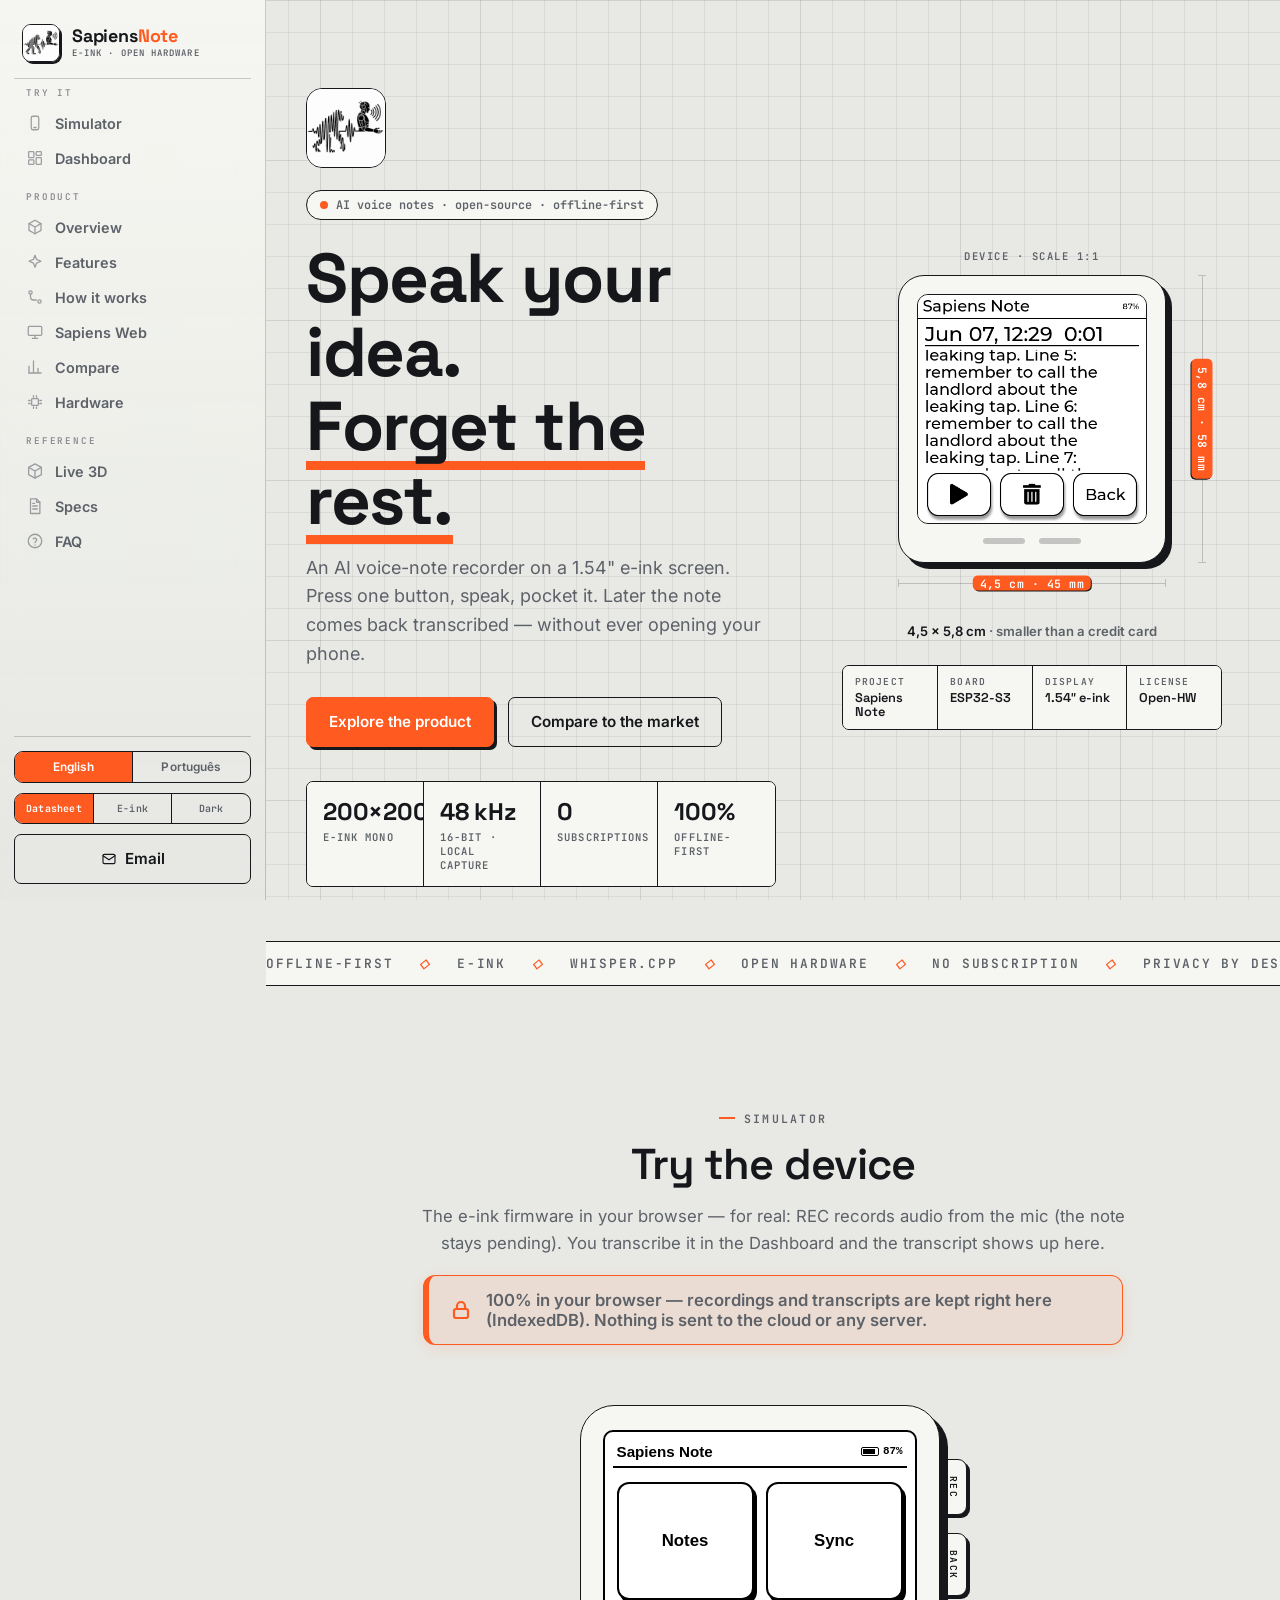
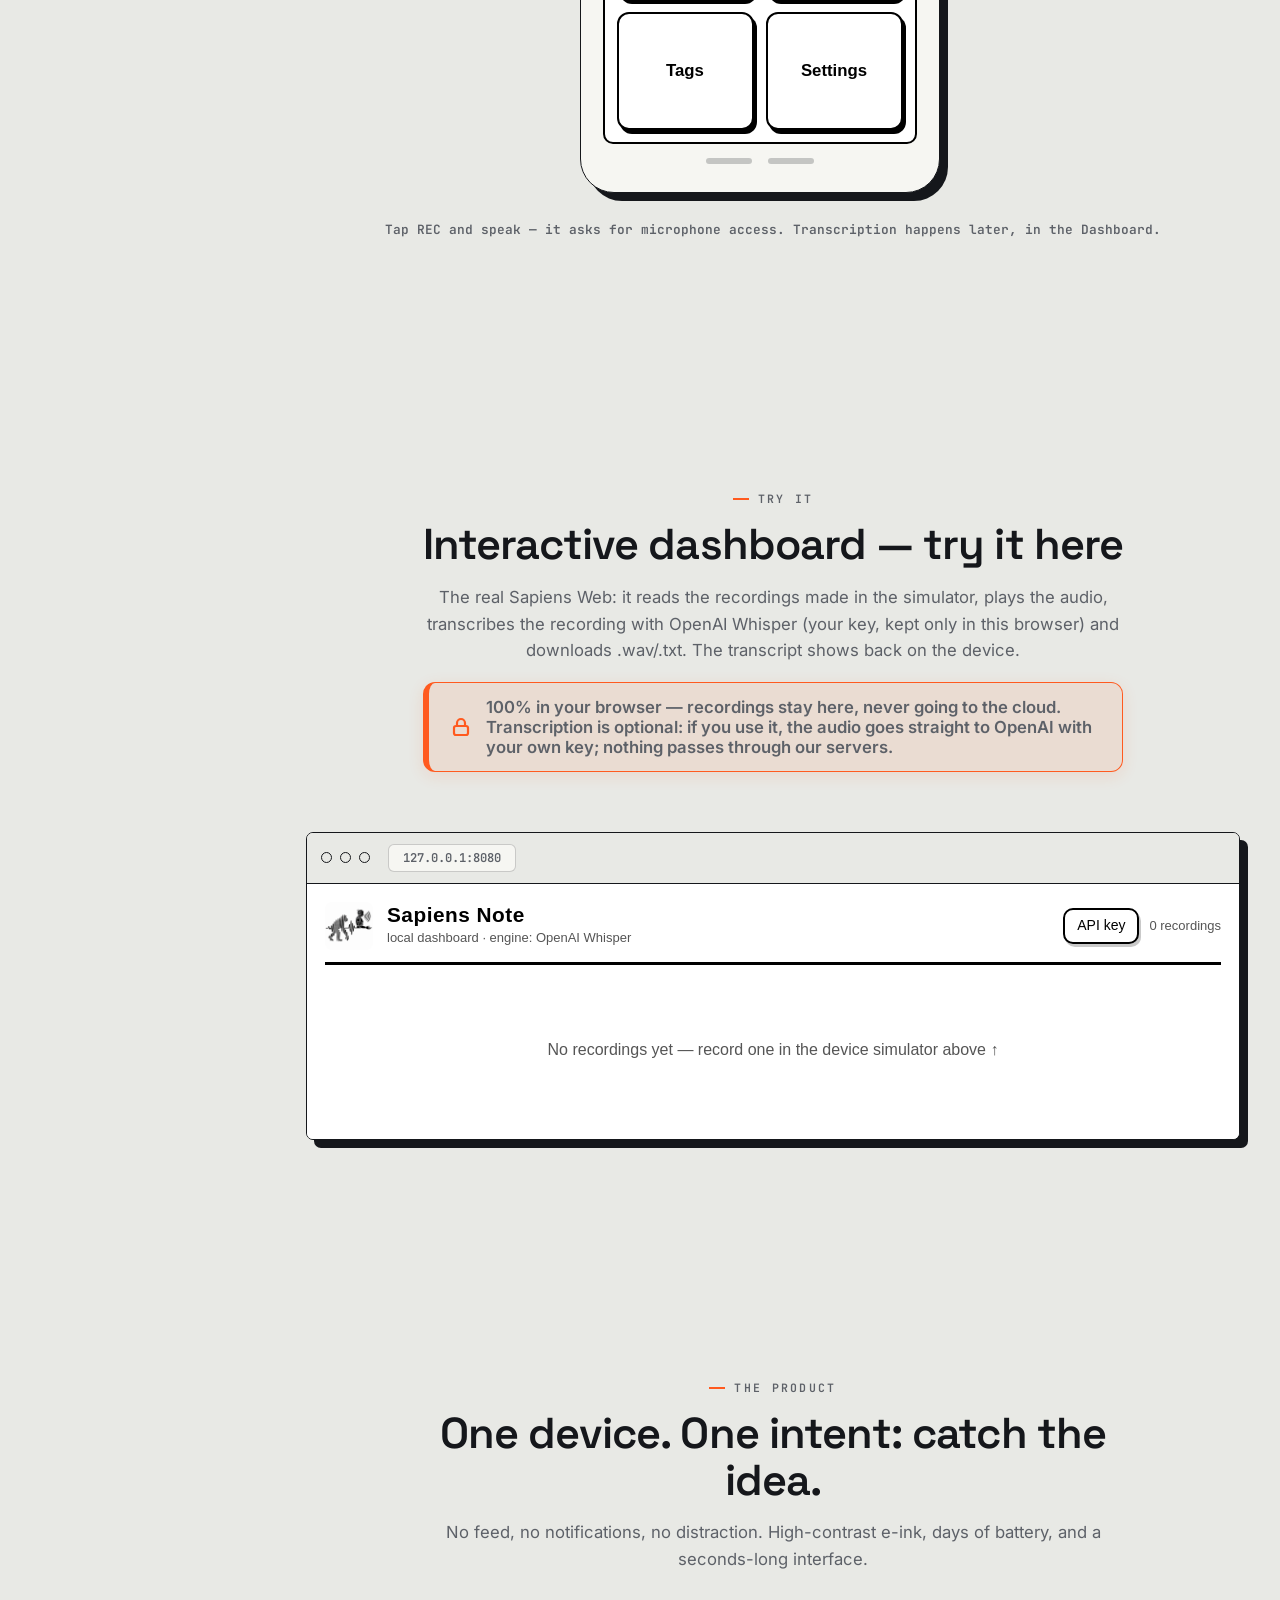
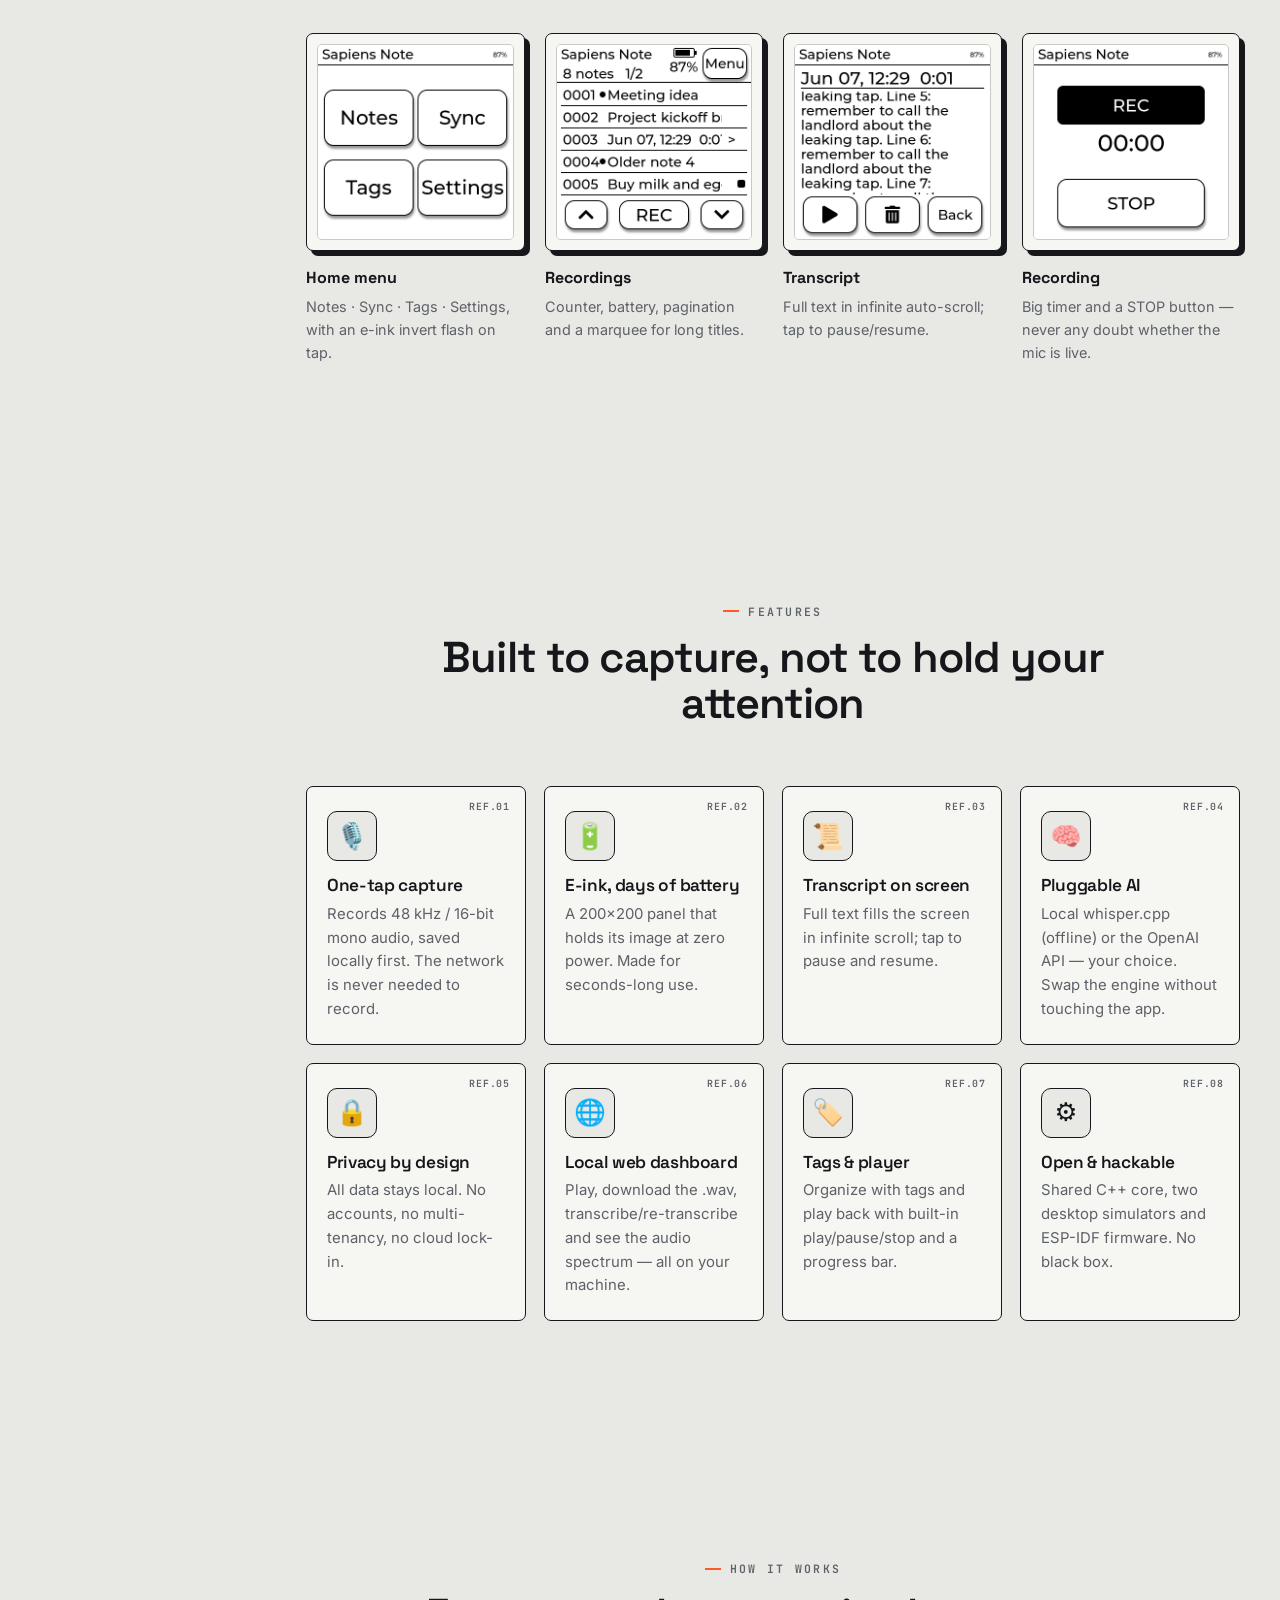
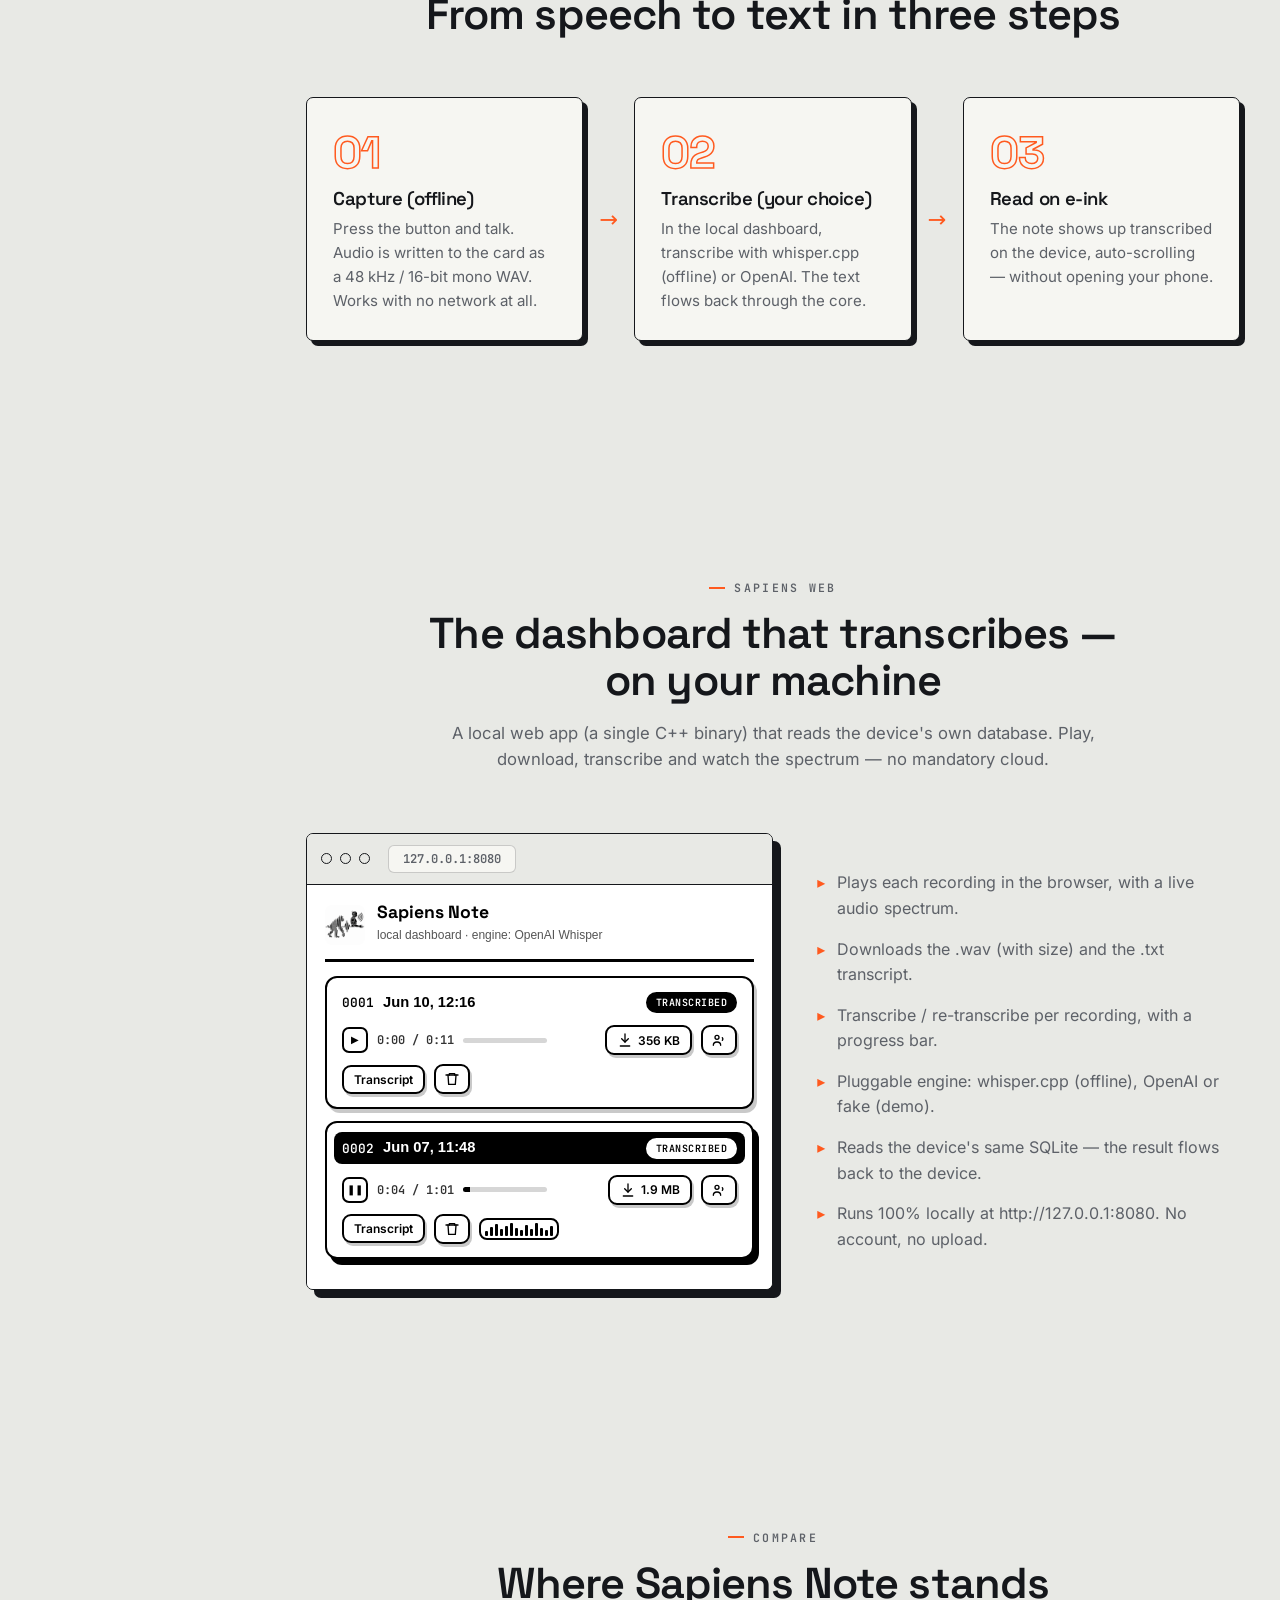
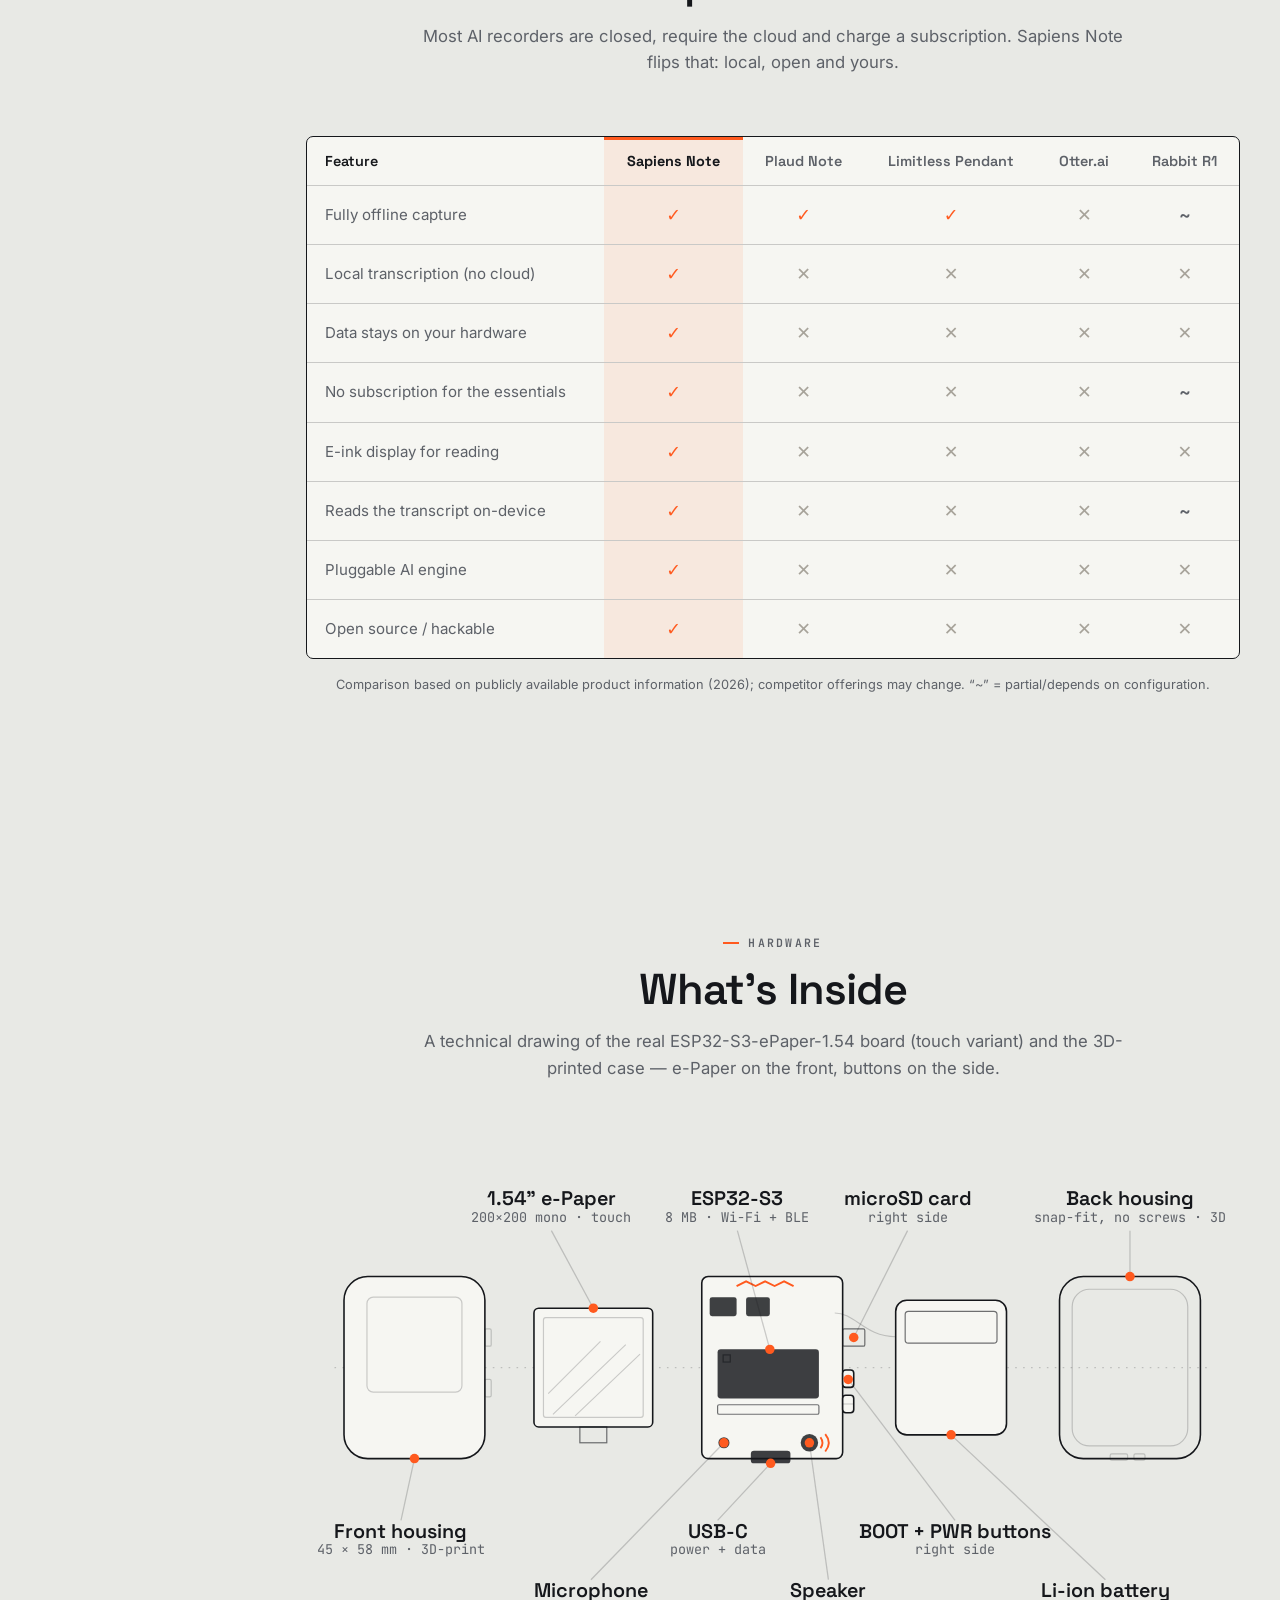
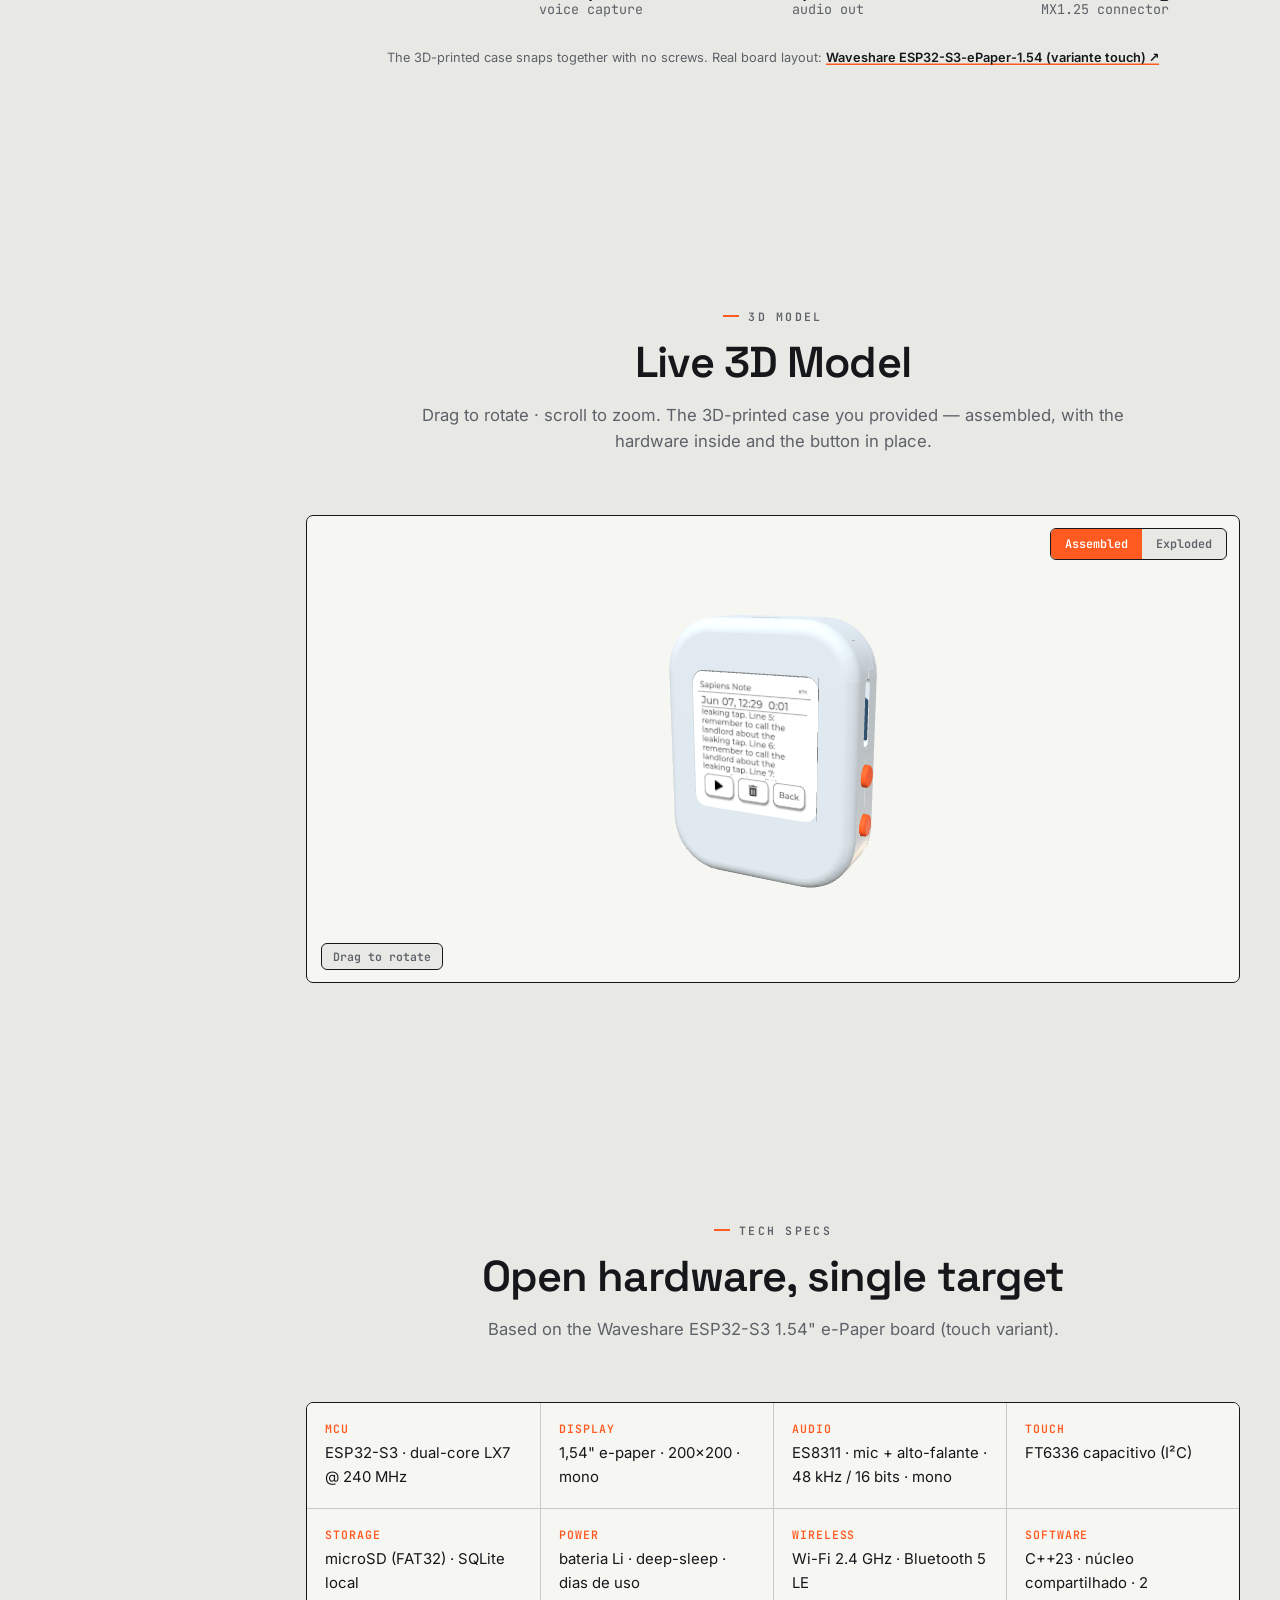
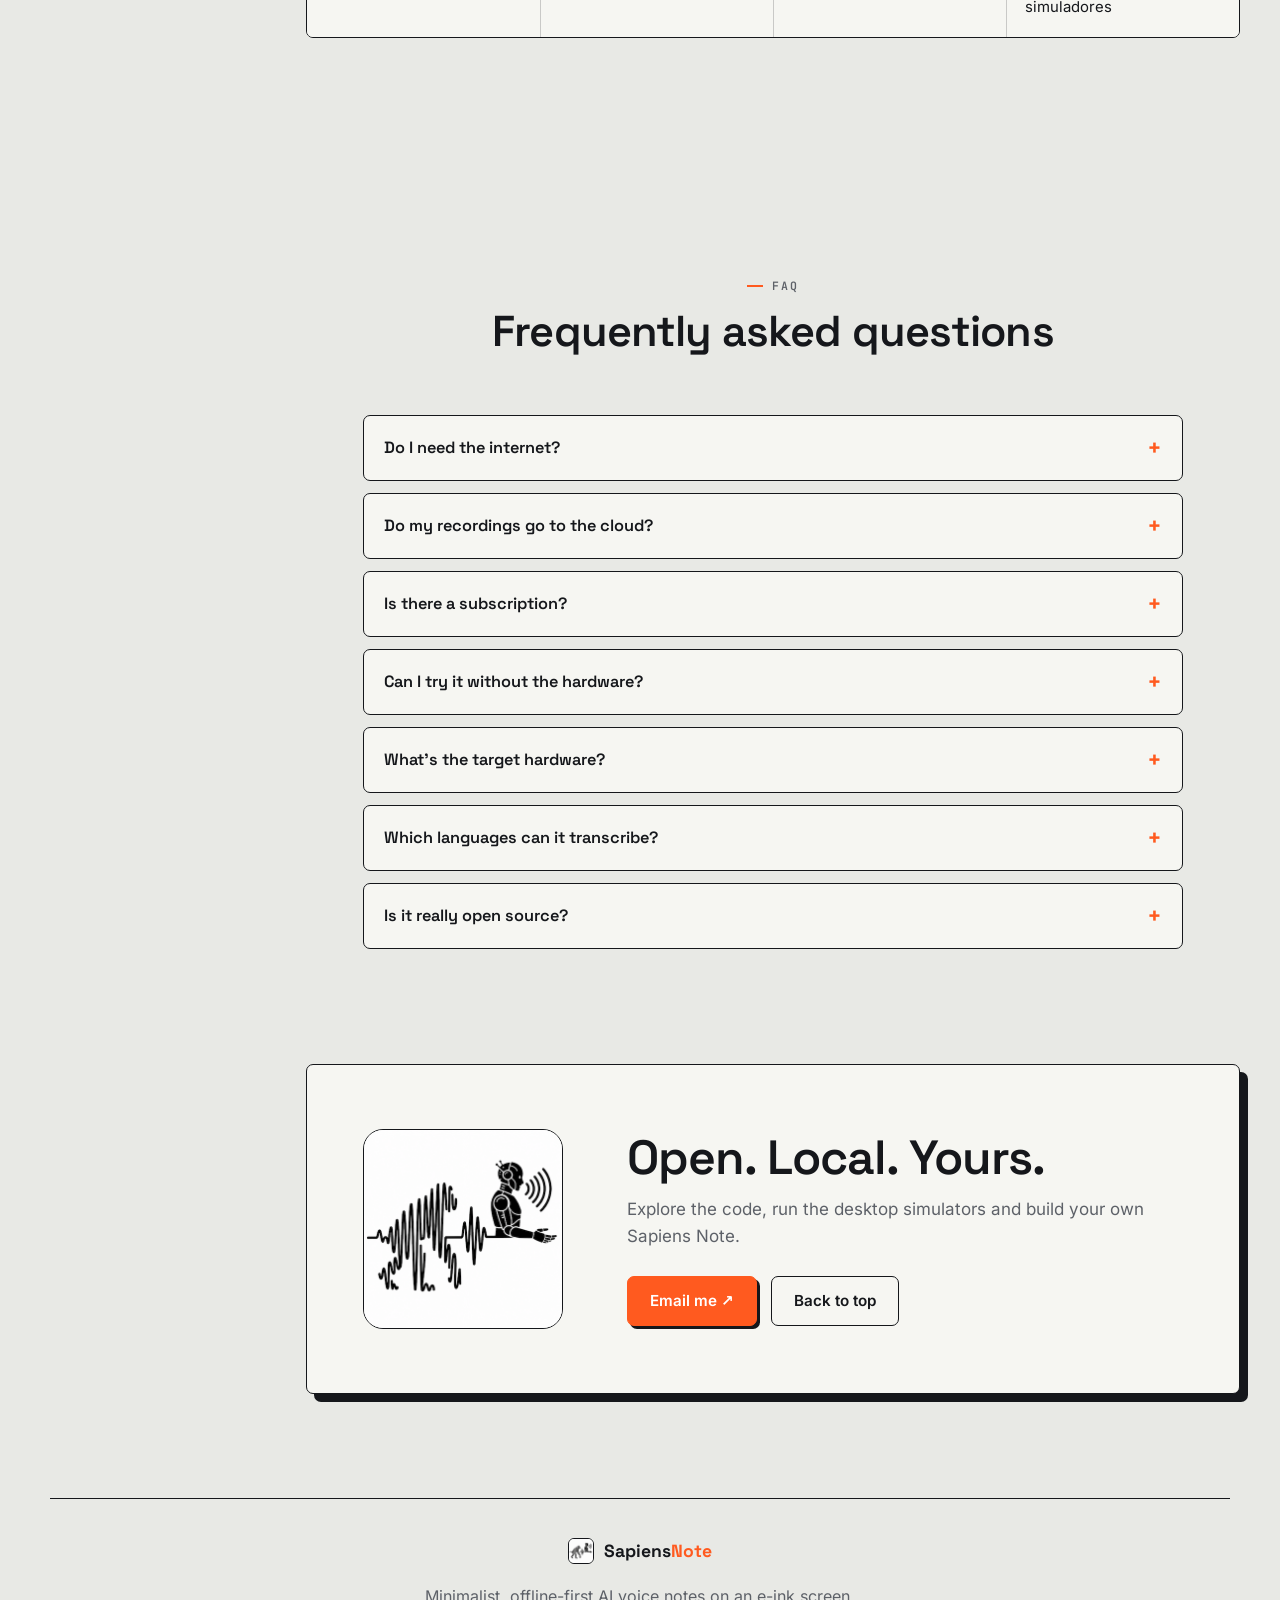
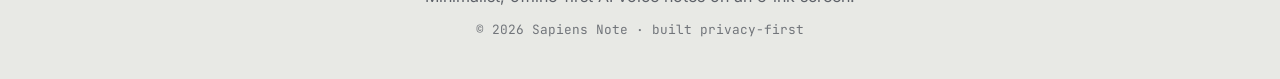
==== commit 67ac0acf: "✨ (README.md, README.pt-br.md): update documentation to include new features ✨ (index.html): add int" ====
--- a/public/index.html
+++ b/public/index.html
@@ -21,29 +21,45 @@
 <header class="nav" id="nav">
   <a class="nav__brand" href="#top">
     <img src="assets/logo.png" alt="Sapiens Note" class="nav__logo">
-    <span>Sapiens<span class="accent">Note</span></span>
+    <span class="nav__brandtext">
+      <b>Sapiens<span class="accent">Note</span></b>
+      <em data-i18n="nav.tagline">e-ink · open hardware</em>
+    </span>
   </a>
+  <button class="nav__burger" id="burger" aria-label="Menu" aria-expanded="false" aria-controls="navPanel">
+    <span></span><span></span><span></span>
+  </button>
+  <div class="nav__panel" id="navPanel">
   <nav class="nav__links" id="navLinks">
-    <a href="#product" data-i18n="nav.product">Produto</a>
-    <a href="#features" data-i18n="nav.features">Recursos</a>
-    <a href="#how" data-i18n="nav.how">Como funciona</a>
-    <a href="#web" data-i18n="nav.web">Sapiens Web</a>
-    <a href="#compare" data-i18n="nav.compare">Comparação</a>
-    <a href="#inside" data-i18n="nav.inside">Hardware</a>
-    <a href="#model" data-i18n="nav.model">Live 3D</a>
-    <a href="#specs" data-i18n="nav.specs">Specs</a>
-    <a href="#faq" data-i18n="nav.faq">FAQ</a>
+    <p class="nav__group"><span data-i18n="nav.grp.try">Experimente</span></p>
+    <a href="#sim"><svg class="ni" viewBox="0 0 24 24"><rect x="7" y="3" width="10" height="18" rx="2.2"/><path d="M10.5 18h3"/></svg><span data-i18n="nav.sim">Simulador</span></a>
+    <a href="#webdemo"><svg class="ni" viewBox="0 0 24 24"><rect x="3.5" y="3.5" width="7" height="8" rx="1"/><rect x="13.5" y="3.5" width="7" height="5" rx="1"/><rect x="13.5" y="11.5" width="7" height="9" rx="1"/><rect x="3.5" y="14.5" width="7" height="6" rx="1"/></svg><span data-i18n="nav.webdemo">Dashboard</span></a>
+    <p class="nav__group"><span data-i18n="nav.grp.product">Produto</span></p>
+    <a href="#product"><svg class="ni" viewBox="0 0 24 24"><path d="M12 3l8 4.5v9L12 21l-8-4.5v-9z"/><path d="M4 7.5l8 4.5 8-4.5M12 12v9"/></svg><span data-i18n="nav.product">Visão geral</span></a>
+    <a href="#features"><svg class="ni" viewBox="0 0 24 24"><path d="M12 3l2.1 5.6L20 11l-5.9 2.4L12 19l-2.1-5.6L4 11l5.9-2.4z"/></svg><span data-i18n="nav.features">Recursos</span></a>
+    <a href="#how"><svg class="ni" viewBox="0 0 24 24"><circle cx="6" cy="6" r="2.2"/><circle cx="18" cy="18" r="2.2"/><path d="M6 8.2v3.8a4 4 0 004 4h3.8"/></svg><span data-i18n="nav.how">Como funciona</span></a>
+    <a href="#web"><svg class="ni" viewBox="0 0 24 24"><rect x="3" y="4.5" width="18" height="12" rx="1.5"/><path d="M8.5 20.5h7M12 16.5v4"/></svg><span data-i18n="nav.web">Sapiens Web</span></a>
+    <a href="#compare"><svg class="ni" viewBox="0 0 24 24"><path d="M4 20V11M10 20V4M16 20v-6M20 20H3.5"/></svg><span data-i18n="nav.compare">Comparação</span></a>
+    <a href="#inside"><svg class="ni" viewBox="0 0 24 24"><rect x="7.5" y="7.5" width="9" height="9" rx="1"/><path d="M10 3.5v2M14 3.5v2M10 18.5v2M14 18.5v2M3.5 10h2M3.5 14h2M18.5 10h2M18.5 14h2"/></svg><span data-i18n="nav.inside">Hardware</span></a>
+    <p class="nav__group"><span data-i18n="nav.grp.ref">Referência</span></p>
+    <a href="#model"><svg class="ni" viewBox="0 0 24 24"><path d="M12 2.5l8.5 4.7v9.6L12 21.5l-8.5-4.7V7.2z"/><path d="M12 12l8.5-4.8M12 12v9.5M12 12L3.5 7.2"/></svg><span data-i18n="nav.model">Live 3D</span></a>
+    <a href="#specs"><svg class="ni" viewBox="0 0 24 24"><path d="M6 2.5h8l4.5 4.5v15H6z"/><path d="M14 2.5V7h4.5M9 12h6M9 16h6M9 8.5h2.5"/></svg><span data-i18n="nav.specs">Specs</span></a>
+    <a href="#faq"><svg class="ni" viewBox="0 0 24 24"><circle cx="12" cy="12" r="9"/><path d="M9.6 9.2a2.5 2.5 0 014.6 1.3c0 1.6-2 2-2.2 3.5"/><path d="M12 17.2h.01"/></svg><span data-i18n="nav.faq">FAQ</span></a>
   </nav>
   <div class="nav__actions">
-    <button class="eink-toggle" id="einkToggle" data-i18n-title="eink.title" title="Alternar modo e-ink" aria-pressed="false">
-      <span class="eink-toggle__ic" aria-hidden="true">◐</span><span data-i18n="eink.label">E-ink</span>
-    </button>
-    <div class="lang" role="group" aria-label="Language">
-      <button class="lang__btn is-active" data-lang="pt">PT</button>
-      <button class="lang__btn" data-lang="en">EN</button>
-    </div>
-    <a class="btn btn--ghost" href="https://github.com/gustavoschaedler/sapiens-note" target="_blank" rel="noopener">GitHub ↗</a>
-    <button class="nav__burger" id="burger" aria-label="Menu">☰</button>
+    <div class="lang lang--full" role="group" aria-label="Language">
+      <button class="lang__btn" data-lang="en">English</button>
+      <button class="lang__btn is-active" data-lang="pt">Português</button>
+    </div>
+    <div class="theme-sw" id="themeSw" role="group" data-i18n-title="eink.title" title="Alternar tema">
+      <button class="theme-sw__opt" data-theme="datasheet" data-i18n="theme.datasheet">Datasheet</button>
+      <button class="theme-sw__opt" data-theme="eink" data-i18n="theme.eink">E-ink</button>
+      <button class="theme-sw__opt" data-theme="dark" data-i18n="theme.dark">Escuro</button>
+    </div>
+    <a class="btn btn--ghost" href="mailto:gustavopoa@gmail.com">
+      <svg class="ni" viewBox="0 0 24 24" style="width:16px;height:16px;opacity:1"><rect x="3" y="5" width="18" height="14" rx="2"/><path d="M3 7l9 6 9-6"/></svg>
+      <span data-i18n="nav.contact">E-mail</span></a>
+  </div>
   </div>
 </header>
 
@@ -68,16 +84,16 @@
     </div>
     <ul class="hero__stats">
       <li><b>200×200</b><span data-i18n="hero.stat1">e-ink mono</span></li>
-      <li><b>16&nbsp;kHz</b><span data-i18n="hero.stat2">captura local</span></li>
+      <li><b>48&nbsp;kHz</b><span data-i18n="hero.stat2">16-bit · captura local</span></li>
       <li><b>0</b><span data-i18n="hero.stat3">assinaturas</span></li>
       <li><b>100%</b><span data-i18n="hero.stat4">offline-first</span></li>
     </ul>
   </div>
 
   <div class="hero__device reveal">
-    <div class="techdraw" data-fig="FIG.01 · DEVICE · SCALE 1:1">
-      <span class="dim dim--w" data-v="45 mm" aria-hidden="true"></span>
-      <span class="dim dim--h" data-v="58 mm" aria-hidden="true"></span>
+    <div class="techdraw" data-fig="DEVICE · SCALE 1:1">
+      <span class="dim dim--w" data-v="4,5 cm · 45 mm" aria-hidden="true"></span>
+      <span class="dim dim--h" data-v="5,8 cm · 58 mm" aria-hidden="true"></span>
       <div class="device">
         <div class="device__screen">
           <img src="assets/sim-detail.png" alt="Sapiens Note transcript on e-ink">
@@ -85,6 +101,7 @@
         <div class="device__btns"><span></span><span></span></div>
       </div>
     </div>
+    <p class="hero__scale" aria-hidden="true"><b>4,5 × 5,8 cm</b> · <span data-i18n="hero.scale">menor que um cartão de crédito</span></p>
     <dl class="titleblock" aria-hidden="true">
       <div><dt>PROJECT</dt><dd>Sapiens Note</dd></div>
       <div><dt>BOARD</dt><dd>ESP32-S3</dd></div>
@@ -105,6 +122,39 @@
     <span>ESP32-S3</span><i>◇</i><span>YOUR DATA, LOCAL</span><i>◇</i>
   </div>
 </div>
+
+<!-- ============ DEVICE SIMULATOR (interactive) ============ -->
+<section class="section" id="sim">
+  <div class="section__head reveal">
+    <span class="eyebrow" data-i18n="sim.eyebrow">Simulador</span>
+    <h2 data-i18n="sim.title">Experimente o aparelho</h2>
+    <p data-i18n="sim.sub">O firmware e-ink rodando no navegador. Toque nos botões e na tela para gravar, ler transcrições e ajustar opções.</p>
+    <p class="privnote"><svg viewBox="0 0 24 24" aria-hidden="true"><rect x="5" y="11" width="14" height="9" rx="2"/><path d="M8 11V8a4 4 0 0 1 8 0v3"/></svg><span><b data-i18n="priv.lead">100% no seu navegador —</b> <span data-i18n="priv.sim">as gravações e transcrições ficam guardadas só aqui (IndexedDB). Nada é enviado para a nuvem nem para nenhum servidor.</span></span></p>
+  </div>
+  <div class="sim-wrap reveal">
+    <div class="sim-device" id="simDevice"></div>
+    <p class="sim-hint" data-i18n="sim.hint">Toque na tela e nos botões para navegar.</p>
+  </div>
+</section>
+
+<!-- ============ DASHBOARD (interactive, real) ============ -->
+<section class="section" id="webdemo">
+  <div class="section__head reveal">
+    <span class="eyebrow" data-i18n="webdemo.eyebrow">Experimente</span>
+    <h2 data-i18n="webdemo.title">Dashboard interativo — experimente aqui</h2>
+    <p data-i18n="webdemo.sub">O Sapiens Web de verdade: lê as gravações reais feitas no simulador, toca o áudio, transcreve a gravação (Whisper / OpenAI) e baixa .wav/.txt.</p>
+    <p class="privnote"><svg viewBox="0 0 24 24" aria-hidden="true"><rect x="5" y="11" width="14" height="9" rx="2"/><path d="M8 11V8a4 4 0 0 1 8 0v3"/></svg><span><b data-i18n="priv.lead">100% no seu navegador —</b> <span data-i18n="priv.dash">as gravações ficam só aqui, não vão para a nuvem. A transcrição é opcional: se você usá-la, o áudio vai direto para a OpenAI com a sua chave; nada passa por servidores nossos.</span></span></p>
+  </div>
+  <div class="webdemo reveal">
+    <div class="browser">
+      <div class="browser__bar">
+        <span class="dot"></span><span class="dot"></span><span class="dot"></span>
+        <span class="browser__url">127.0.0.1:8080</span>
+      </div>
+      <div class="browser__body" id="dashApp"></div>
+    </div>
+  </div>
+</section>
 
 <!-- ============ PRODUCT ============ -->
 <section class="section" id="product">
@@ -144,7 +194,7 @@
     <article class="card reveal">
       <div class="card__ic">🎙️</div>
       <h3 data-i18n="feat.1t">Captura em um toque</h3>
-      <p data-i18n="feat.1d">Grava áudio 16 kHz mono, salvo localmente primeiro. A rede nunca é necessária para gravar.</p>
+      <p data-i18n="feat.1d">Grava áudio mono em 48 kHz / 16 bits, salvo primeiro no próprio aparelho. Não precisa de rede para gravar.</p>
     </article>
     <article class="card reveal">
       <div class="card__ic">🔋</div>
@@ -194,7 +244,7 @@
     <div class="step reveal">
       <span class="step__n">01</span>
       <h3 data-i18n="how.1t">Capture (offline)</h3>
-      <p data-i18n="how.1d">Aperte o botão e fale. O áudio vai para o cartão como WAV 16 kHz. Funciona sem nenhuma rede.</p>
+      <p data-i18n="how.1d">Aperte o botão e fale. O áudio é gravado no cartão como WAV 48 kHz / 16 bits mono. Funciona sem rede nenhuma.</p>
     </div>
     <div class="step__arrow" aria-hidden="true">→</div>
     <div class="step reveal">
@@ -227,33 +277,39 @@
           <span class="browser__url">127.0.0.1:8080</span>
         </div>
         <div class="browser__body">
-          <div class="dash">
-            <div class="dash__head">
+          <div class="dashprev" aria-hidden="true">
+            <svg width="0" height="0" style="position:absolute">
+              <defs>
+                <g id="di-dl"><path d="M12 3v12"/><path d="M7 10l5 5 5-5"/><path d="M5 21h14"/></g>
+                <g id="di-re"><circle cx="9" cy="8" r="3"/><path d="M3.5 20c0-3 2.5-5 5.5-5s5.5 2 5.5 5"/><path d="M17 8.5c1 1 1 3 0 4"/></g>
+                <g id="di-tr"><path d="M3 6h18"/><path d="M8 6V4h8v2"/><path d="M6 6l1 14h10l1-14"/></g>
+              </defs>
+            </svg>
+            <div class="dashprev__head">
               <img src="assets/logo.png" alt="">
-              <div>
-                <b>Sapiens Note</b>
-                <small>local dashboard · engine: whisper · v0.1.0</small>
+              <div><b>Sapiens Note</b><small data-i18n="web.mocksub">painel local · motor: OpenAI Whisper</small></div>
+            </div>
+            <div class="dpr">
+              <div class="dpr__top"><span class="dpr__n">0001</span><span class="dpr__t">Jun 10, 12:16</span><span class="dpr__badge on" data-i18n="web.badge.done">Transcrito</span></div>
+              <div class="dpr__ctl">
+                <span class="dpr__play">▶</span><span class="dpr__time">0:00 / 0:11</span><span class="dpr__seek"><i style="width:0"></i></span>
+                <span class="dpr__btn act"><svg class="di" viewBox="0 0 24 24"><use href="#di-dl"/></svg>356 KB</span>
+                <span class="dpr__btn ico"><svg class="di" viewBox="0 0 24 24"><use href="#di-re"/></svg></span>
+                <span class="dpr__btn" data-i18n="web.tx">Transcrição</span>
+                <span class="dpr__btn ico"><svg class="di" viewBox="0 0 24 24"><use href="#di-tr"/></svg></span>
               </div>
             </div>
-            <div class="dash__row">
-              <span class="dash__n">0001</span>
-              <span class="dash__title">Jun 07, 11:48</span>
-              <span class="badge badge--ok" data-i18n="web.badge.done">Transcrito</span>
-              <span class="dash__btns">▶&nbsp; ⭳&nbsp; ↻</span>
+            <div class="dpr playing">
+              <div class="dpr__top"><span class="dpr__n">0002</span><span class="dpr__t">Jun 07, 11:48</span><span class="dpr__badge on" data-i18n="web.badge.done">Transcrito</span></div>
+              <div class="dpr__ctl">
+                <span class="dpr__play">❚❚</span><span class="dpr__time">0:04 / 1:01</span><span class="dpr__seek"><i style="width:8%"></i></span>
+                <span class="dpr__btn act"><svg class="di" viewBox="0 0 24 24"><use href="#di-dl"/></svg>1.9 MB</span>
+                <span class="dpr__btn ico"><svg class="di" viewBox="0 0 24 24"><use href="#di-re"/></svg></span>
+                <span class="dpr__btn" data-i18n="web.tx">Transcrição</span>
+                <span class="dpr__btn ico"><svg class="di" viewBox="0 0 24 24"><use href="#di-tr"/></svg></span>
+                <span class="dpr__spec"><i></i><i></i><i></i><i></i><i></i><i></i><i></i><i></i><i></i><i></i><i></i><i></i><i></i><i></i></span>
+              </div>
             </div>
-            <div class="dash__wave" aria-hidden="true">
-              <i style="height:30%"></i><i style="height:62%"></i><i style="height:88%"></i><i style="height:54%"></i>
-              <i style="height:74%"></i><i style="height:40%"></i><i style="height:96%"></i><i style="height:58%"></i>
-              <i style="height:34%"></i><i style="height:70%"></i><i style="height:48%"></i><i style="height:82%"></i>
-              <i style="height:60%"></i><i style="height:38%"></i><i style="height:66%"></i><i style="height:44%"></i>
-            </div>
-            <div class="dash__row">
-              <span class="dash__n">0002</span>
-              <span class="dash__title">Jun 07, 00:49</span>
-              <span class="badge" data-i18n="web.badge.pending">Pendente</span>
-              <span class="dash__btns">▶&nbsp; ⭳&nbsp; ↻</span>
-            </div>
-            <div class="dash__prog" aria-hidden="true"><i></i></div>
           </div>
         </div>
       </div>
@@ -366,6 +422,7 @@
       <rect class="chip-o" x="520" y="332" width="128" height="12" rx="2"/>  <!-- e-paper FPC -->
       <circle class="chip" cx="528" cy="380" r="7"/><circle class="chip-o" cx="528" cy="380" r="3"/>  <!-- microphone -->
       <circle class="chip" cx="636" cy="380" r="11"/><circle class="soft2" cx="636" cy="380" r="5"/>  <!-- speaker -->
+      <path class="acc" d="M650 373 q5 7 0 14 M656 369 q9 11 0 22"/>  <!-- speaker sound waves -->
       <rect class="chip" x="562" y="390" width="50" height="16" rx="4"/>    <!-- USB-C (bottom) -->
       <!-- 4 · microSD card + BOOT/PWR buttons on the RIGHT edge -->
       <rect class="chip-o" x="678" y="236" width="28" height="22" rx="2"/>  <!-- microSD (sticks out right) -->
@@ -392,7 +449,7 @@
         <text class="cal__s cal__m" x="310" y="101" data-i18n="inside.k1s">200×200 mono · toque</text>
 
         <line x1="545" y1="112" x2="586" y2="262"/><circle cx="586" cy="262" r="6"/>
-        <text class="cal__t cal__m" x="545" y="80" data-i18n="inside.k2t">ESP32-S3-PICO-1</text>
+        <text class="cal__t cal__m" x="545" y="80" data-i18n="inside.k2t">ESP32-S3</text>
         <text class="cal__s cal__m" x="545" y="101" data-i18n="inside.k2s">8 MB · Wi-Fi + BLE</text>
 
         <line x1="760" y1="112" x2="692" y2="247"/><circle cx="692" cy="247" r="6"/>
@@ -403,35 +460,35 @@
         <text class="cal__t cal__m" x="1041" y="80" data-i18n="inside.k4t">Carcaça traseira</text>
         <text class="cal__s cal__m" x="1041" y="101" data-i18n="inside.k4s">encaixe sem parafusos · 3D</text>
 
-        <!-- bottom — row A -->
-        <line x1="137" y1="400" x2="137" y2="486"/><circle cx="137" cy="400" r="6"/>
-        <text class="cal__t cal__m" x="137" y="508" data-i18n="inside.k5t">Carcaça frontal</text>
-        <text class="cal__s cal__m" x="137" y="529" data-i18n="inside.k5s">45 × 58 mm · impressa 3D</text>
-
-        <line x1="528" y1="380" x2="470" y2="486"/><circle cx="528" cy="380" r="6"/>
-        <text class="cal__t cal__m" x="470" y="508" data-i18n="inside.k7t">Microfone</text>
-        <text class="cal__s cal__m" x="470" y="529" data-i18n="inside.k7s">captação de voz</text>
-
-        <line x1="685" y1="300" x2="860" y2="486"/><circle cx="685" cy="300" r="6"/>
-        <text class="cal__t cal__m" x="860" y="508" data-i18n="inside.k6t">Botões BOOT + PWR</text>
-        <text class="cal__s cal__m" x="860" y="529" data-i18n="inside.k6s">lateral direita</text>
-
-        <!-- bottom — row B (lower) -->
-        <line x1="587" y1="406" x2="320" y2="556"/><circle cx="587" cy="406" r="6"/>
-        <text class="cal__t cal__m" x="320" y="578" data-i18n="inside.k10t">USB-C</text>
-        <text class="cal__s cal__m" x="320" y="599" data-i18n="inside.k10s">energia + dados</text>
-
-        <line x1="636" y1="380" x2="640" y2="556"/><circle cx="636" cy="380" r="6"/>
-        <text class="cal__t cal__m" x="640" y="578" data-i18n="inside.k3t">Alto-falante</text>
-        <text class="cal__s cal__m" x="640" y="599" data-i18n="inside.k3s">saída de áudio</text>
-
-        <line x1="815" y1="370" x2="1010" y2="556"/><circle cx="815" cy="370" r="6"/>
-        <text class="cal__t cal__m" x="1010" y="578" data-i18n="inside.k8t">Bateria Li-ion</text>
-        <text class="cal__s cal__m" x="1010" y="599" data-i18n="inside.k8s">conector MX1.25</text>
+        <!-- bottom — row A (y 500/521) -->
+        <line x1="137" y1="400" x2="120" y2="478"/><circle cx="137" cy="400" r="6"/>
+        <text class="cal__t cal__m" x="120" y="500" data-i18n="inside.k5t">Carcaça frontal</text>
+        <text class="cal__s cal__m" x="120" y="521" data-i18n="inside.k5s">45 × 58 mm · impressa 3D</text>
+
+        <line x1="587" y1="406" x2="520" y2="478"/><circle cx="587" cy="406" r="6"/>
+        <text class="cal__t cal__m" x="520" y="500" data-i18n="inside.k10t">USB-C</text>
+        <text class="cal__s cal__m" x="520" y="521" data-i18n="inside.k10s">energia + dados</text>
+
+        <line x1="685" y1="300" x2="820" y2="478"/><circle cx="685" cy="300" r="6"/>
+        <text class="cal__t cal__m" x="820" y="500" data-i18n="inside.k6t">Botões BOOT + PWR</text>
+        <text class="cal__s cal__m" x="820" y="521" data-i18n="inside.k6s">lateral direita</text>
+
+        <!-- bottom — row B (y 575/596) -->
+        <line x1="528" y1="380" x2="360" y2="553"/><circle cx="528" cy="380" r="6"/>
+        <text class="cal__t cal__m" x="360" y="575" data-i18n="inside.k7t">Microfone</text>
+        <text class="cal__s cal__m" x="360" y="596" data-i18n="inside.k7s">captação de voz</text>
+
+        <line x1="636" y1="380" x2="660" y2="553"/><circle cx="636" cy="380" r="6"/>
+        <text class="cal__t cal__m" x="660" y="575" data-i18n="inside.k3t">Alto-falante</text>
+        <text class="cal__s cal__m" x="660" y="596" data-i18n="inside.k3s">saída de áudio</text>
+
+        <line x1="815" y1="370" x2="1010" y2="553"/><circle cx="815" cy="370" r="6"/>
+        <text class="cal__t cal__m" x="1010" y="575" data-i18n="inside.k8t">Bateria Li-ion</text>
+        <text class="cal__s cal__m" x="1010" y="596" data-i18n="inside.k8s">conector MX1.25</text>
       </g>
     </svg>
   </div>
-  <p class="footnote" data-i18n="inside.note">Render da sua case impressa em 3D, montada com o hardware dentro. Veja girando na seção Live 3D.</p>
+  <p class="footnote"><span data-i18n="inside.note">A carcaça impressa em 3D encaixa sem parafusos. Layout real da placa:</span> <a class="footnote__lnk" href="https://www.waveshare.com/esp32-s3-epaper-1.54.htm?sku=34211" target="_blank" rel="noopener">Waveshare ESP32-S3-ePaper-1.54 (variante touch) ↗</a></p>
 </section>
 
 <!-- ============ LIVE 3D MODEL ============ -->
@@ -462,7 +519,7 @@
   <div class="specs">
     <div class="spec reveal"><b data-i18n="spec.mcu">MCU</b><span>ESP32-S3 · dual-core LX7 @ 240 MHz</span></div>
     <div class="spec reveal"><b data-i18n="spec.display">Tela</b><span>1,54" e-paper · 200×200 · mono</span></div>
-    <div class="spec reveal"><b data-i18n="spec.audio">Áudio</b><span>ES8311 · mic + alto-falante · 16 kHz mono</span></div>
+    <div class="spec reveal"><b data-i18n="spec.audio">Áudio</b><span>ES8311 · mic + alto-falante · 48 kHz / 16 bits · mono</span></div>
     <div class="spec reveal"><b data-i18n="spec.touch">Toque</b><span>FT6336 capacitivo (I²C)</span></div>
     <div class="spec reveal"><b data-i18n="spec.storage">Armazenamento</b><span>microSD (FAT32) · SQLite local</span></div>
     <div class="spec reveal"><b data-i18n="spec.power">Energia</b><span>bateria Li · deep-sleep · dias de uso</span></div>
@@ -512,11 +569,14 @@
 <!-- ============ CTA ============ -->
 <section class="cta">
   <div class="cta__inner reveal">
-    <h2 data-i18n="cta.title">Aberto. Local. Seu.</h2>
-    <p data-i18n="cta.sub">Explore o código, rode os simuladores no desktop e construa o seu Sapiens Note.</p>
-    <div class="hero__cta">
-      <a class="btn btn--primary" href="https://github.com/gustavoschaedler/sapiens-note" target="_blank" rel="noopener" data-i18n="cta.btn1">Ver no GitHub ↗</a>
-      <a class="btn btn--ghost" href="#top" data-i18n="cta.btn2">Voltar ao topo</a>
+    <img src="assets/logo.png" alt="Sapiens Note" class="cta__logo">
+    <div class="cta__body">
+      <h2 data-i18n="cta.title">Aberto. Local. Seu.</h2>
+      <p data-i18n="cta.sub">Explore o código, rode os simuladores no desktop e construa o seu Sapiens Note.</p>
+      <div class="hero__cta">
+        <a class="btn btn--primary" href="mailto:gustavopoa@gmail.com" data-i18n="cta.btn1">Fale comigo ↗</a>
+        <a class="btn btn--ghost" href="#top" data-i18n="cta.btn2">Voltar ao topo</a>
+      </div>
     </div>
   </div>
 </section>
@@ -696,5 +756,8 @@
 </script>
 
 <script src="js/script.js"></script>
+<script src="js/store.js"></script>
+<script src="js/dashboard.js"></script>
+<script src="js/simulator.js"></script>
 </body>
 </html>
--- a/public/css/styles.css
+++ b/public/css/styles.css
@@ -56,24 +56,69 @@
 }
 .bg-glow{display:none}
 
-/* ---------- nav ---------- */
+/* ---------- nav (left sidebar — datasheet index) ---------- */
+:root{--sbw:266px}
 .nav{
-  position:sticky;top:0;z-index:50;display:flex;align-items:center;gap:18px;
-  padding:13px clamp(16px,4vw,40px);
-  backdrop-filter:blur(8px);background:rgba(232,233,229,.82);
-  border-bottom:1px solid var(--line);
-}
-.nav__brand{display:flex;align-items:center;gap:10px;font-family:var(--display);font-weight:700;font-size:1.15rem;letter-spacing:-.01em}
-.nav__logo{width:30px;height:30px;border-radius:6px;border:1px solid var(--line)}
+  position:fixed;left:0;top:0;bottom:0;width:var(--sbw);z-index:50;
+  display:flex;flex-direction:column;
+  padding:20px 14px 16px;
+  background:linear-gradient(180deg,rgba(246,246,242,.94),rgba(230,231,227,.9));
+  backdrop-filter:blur(12px);
+  border-right:1px solid var(--line-soft);overflow-y:auto;overscroll-behavior:contain;
+}
+main,.footer{margin-left:var(--sbw)}
+
+/* brand block */
+.nav__brand{display:flex;align-items:center;gap:12px;padding:4px 8px 16px;margin-bottom:4px;border-bottom:1px solid var(--line-soft)}
+.nav__logo{width:38px;height:38px;border-radius:9px;border:1px solid var(--line);box-shadow:2px 2px 0 var(--ink)}
+.nav__brandtext{display:flex;flex-direction:column;gap:3px;line-height:1}
+.nav__brandtext b{font-family:var(--display);font-weight:700;font-size:1.12rem;letter-spacing:-.01em;color:var(--ink)}
+.nav__brandtext em{font:600 .56rem var(--mono);font-style:normal;letter-spacing:.12em;text-transform:uppercase;color:var(--muted)}
 .accent{color:var(--accent)}
-.nav__links{display:flex;gap:20px;margin-left:auto;font:500 .9rem var(--font);color:var(--muted)}
-.nav__links a{transition:color .2s;white-space:nowrap}
-.nav__links a:hover{color:var(--ink)}
-.nav__actions{display:flex;align-items:center;gap:10px}
-.lang{display:flex;border:1px solid var(--line);border-radius:6px;overflow:hidden}
-.lang__btn{background:transparent;color:var(--muted);border:0;padding:6px 11px;font:600 .8rem var(--mono);cursor:pointer;transition:.2s}
+
+/* panel + group labels */
+.nav__panel{display:flex;flex-direction:column;flex:1 1 auto;min-height:0;width:100%}
+.nav__links{display:flex;flex-direction:column;gap:1px;font:550 .9rem var(--font);color:var(--muted)}
+.nav__group{margin:15px 12px 6px;font:600 .58rem var(--mono);letter-spacing:.2em;text-transform:uppercase;color:var(--muted);opacity:.7}
+.nav__group:first-child{margin-top:4px}
+
+/* links */
+.nav__links a{display:flex;align-items:center;gap:11px;padding:8px 12px;border-radius:9px;position:relative;
+  white-space:nowrap;color:var(--muted);transition:background .16s,color .16s}
+.nav__links a:hover{background:rgba(21,23,27,.05);color:var(--ink)}
+.nav__links a:hover .ni{opacity:.95;transform:translateX(1px)}
+.ni{width:18px;height:18px;flex:0 0 auto;fill:none;stroke:currentColor;stroke-width:1.7;stroke-linecap:round;stroke-linejoin:round;opacity:.58;transition:opacity .16s,color .16s,transform .16s}
+
+/* active link = a pressed e-ink key */
+.nav__links a.active{background:var(--ink);color:var(--paper);font-weight:600;box-shadow:0 4px 14px rgba(21,23,27,.24)}
+.nav__links a.active .ni{opacity:1;color:var(--accent);transform:none}
+
+/* language switch — two full-width buttons above the theme modes */
+.lang{display:flex;border:1px solid var(--line);border-radius:9px;overflow:hidden}
+.lang--full{width:100%}
+.lang--full .lang__btn{flex:1}
+.lang__btn{background:transparent;color:var(--muted);border:0;border-left:1px solid var(--line);padding:8px 10px;font:600 .74rem var(--font);letter-spacing:.01em;cursor:pointer;transition:background .18s,color .18s}
+.lang__btn:first-child{border-left:0}
 .lang__btn.is-active{background:var(--accent);color:#fff}
-.nav__burger{display:none;background:transparent;border:1px solid var(--line);border-radius:6px;color:var(--ink);font-size:1.1rem;line-height:1;cursor:pointer;padding:7px 10px}
+.lang__btn:hover:not(.is-active){color:var(--ink);background:rgba(21,23,27,.05)}
+body.dark .lang__btn:hover:not(.is-active){background:rgba(255,255,255,.07)}
+
+/* footer actions */
+.nav__actions{display:flex;flex-direction:column;gap:10px;margin-top:auto;padding-top:14px;border-top:1px solid var(--line-soft)}
+.nav__actions .btn{justify-content:center;width:100%}
+
+/* theme — 3-position switch */
+.theme-sw{display:flex;width:100%;border:1px solid var(--line);border-radius:9px;overflow:hidden}
+.theme-sw__opt{flex:1;background:transparent;border:0;border-left:1px solid var(--line);
+  color:var(--muted);font:600 .62rem var(--mono);letter-spacing:.02em;padding:8px 3px;cursor:pointer;transition:background .18s,color .18s;white-space:nowrap}
+.theme-sw__opt:first-child{border-left:0}
+.theme-sw__opt:hover:not(.is-active){color:var(--ink);background:rgba(21,23,27,.05)}
+.theme-sw__opt.is-active{background:var(--accent);color:#fff}
+.nav__burger{display:none;background:transparent;border:1px solid var(--line);border-radius:8px;cursor:pointer;padding:9px;flex-direction:column;gap:4px}
+.nav__burger span{display:block;width:18px;height:2px;background:var(--ink);border-radius:2px;transition:.22s}
+.nav__burger[aria-expanded="true"] span:nth-child(1){transform:translateY(6px) rotate(45deg)}
+.nav__burger[aria-expanded="true"] span:nth-child(2){opacity:0}
+.nav__burger[aria-expanded="true"] span:nth-child(3){transform:translateY(-6px) rotate(-45deg)}
 
 /* ---------- buttons ---------- */
 .btn{display:inline-flex;align-items:center;justify-content:center;gap:8px;padding:12px 22px;border-radius:var(--r);
@@ -107,8 +152,8 @@
 
 /* device as a technical drawing */
 .hero__device{display:flex;flex-direction:column;align-items:center;gap:26px;position:relative}
-.techdraw{position:relative;padding:30px 34px 40px}
-.techdraw::before{content:attr(data-fig);position:absolute;top:4px;left:0;
+.techdraw{position:relative;padding:30px 56px 40px}
+.techdraw::before{content:attr(data-fig);position:absolute;top:4px;left:0;right:0;text-align:center;
   font:600 .66rem var(--mono);letter-spacing:.14em;color:var(--muted)}
 .device{position:relative;width:268px;padding:18px;border-radius:26px;
   background:var(--paper);border:1px solid var(--line);
@@ -125,14 +170,18 @@
 @keyframes float{50%{transform:translateY(-9px)}}
 /* dimension lines */
 .dim{position:absolute;pointer-events:none}
-.dim::after{content:attr(data-v);position:absolute;background:var(--bg);
-  font:600 .64rem var(--mono);color:var(--muted);letter-spacing:.06em;white-space:nowrap}
-.dim--w{left:34px;right:34px;bottom:16px;height:8px;border-left:1px solid var(--line-soft);border-right:1px solid var(--line-soft)}
+.dim::after{content:attr(data-v);position:absolute;background:var(--accent);color:#fff;
+  font:700 .72rem var(--mono);letter-spacing:.04em;white-space:nowrap;
+  padding:3px 8px;border-radius:5px;box-shadow:1px 1px 0 var(--ink)}
+.dim--w{left:56px;right:56px;bottom:16px;height:8px;border-left:1px solid var(--line-soft);border-right:1px solid var(--line-soft)}
 .dim--w::before{content:"";position:absolute;left:0;right:0;top:50%;border-top:1px solid var(--line-soft)}
 .dim--w::after{left:50%;top:50%;transform:translate(-50%,-50%);padding:0 7px}
-.dim--h{top:30px;bottom:40px;right:14px;width:8px;border-top:1px solid var(--line-soft);border-bottom:1px solid var(--line-soft)}
+.dim--h{top:30px;bottom:40px;right:16px;width:8px;border-top:1px solid var(--line-soft);border-bottom:1px solid var(--line-soft)}
 .dim--h::before{content:"";position:absolute;top:0;bottom:0;left:50%;border-left:1px solid var(--line-soft)}
-.dim--h::after{top:50%;left:50%;transform:translate(-50%,-50%) rotate(90deg);padding:0 7px}
+.dim--h::after{top:50%;left:50%;transform:translate(-50%,-50%) rotate(90deg)}
+/* real-world scale caption */
+.hero__scale{margin:-6px 0 0;text-align:center;font:600 .82rem var(--font);color:var(--muted)}
+.hero__scale b{color:var(--ink);font-weight:700}
 /* title block (engineering drawing corner) */
 .titleblock{display:grid;grid-template-columns:repeat(4,1fr);gap:0;margin:0;width:100%;max-width:380px;
   border:1px solid var(--line);border-radius:var(--r);overflow:hidden}
@@ -208,6 +257,17 @@
 .cmp .ok{color:var(--accent)} .cmp .no{color:var(--no)} .cmp .mid{color:var(--muted)}
 .cmp tbody tr:last-child td{border-bottom:0}
 .footnote{color:var(--muted);font-size:.8rem;margin:16px 2px 0;text-align:center}
+/* privacy note — a highlighted callout (data never leaves the browser) */
+.privnote{display:flex;align-items:center;gap:13px;margin:18px auto 0;max-width:700px;text-align:left;
+  padding:14px 20px;border:1.5px solid var(--accent);border-left-width:6px;border-radius:12px;
+  background:rgba(255,90,31,.09);color:var(--ink);font:650 .94rem var(--font);
+  box-shadow:0 4px 16px rgba(255,90,31,.12)}
+.privnote svg{flex:0 0 auto;width:24px;height:24px;fill:none;stroke:var(--accent);stroke-width:2.2;stroke-linecap:round;stroke-linejoin:round}
+.privnote b{font-weight:800}
+body.dark .privnote{background:rgba(255,106,51,.15);box-shadow:0 6px 20px rgba(0,0,0,.45)}
+body.eink .privnote{background:#fff;border-color:#0b0b0b;box-shadow:5px 5px 0 #0b0b0b}
+.footnote__lnk{color:var(--ink);font-weight:600;box-shadow:inset 0 -.12em 0 var(--accent);transition:background .2s}
+.footnote__lnk:hover{background:rgba(255,90,31,.12)}
 
 /* specs — spec table */
 .specs{display:grid;grid-template-columns:repeat(4,1fr);gap:0;border:1px solid var(--line);border-radius:var(--r);overflow:hidden}
@@ -220,11 +280,14 @@
 
 /* cta */
 .cta{max-width:var(--maxw);margin:0 auto;padding:0 clamp(16px,4vw,40px) clamp(56px,9vw,104px)}
-.cta__inner{text-align:center;padding:clamp(38px,7vw,72px) 24px;border-radius:var(--r);
+.cta__inner{display:flex;align-items:center;gap:clamp(28px,5vw,64px);text-align:left;
+  padding:clamp(34px,6vw,64px) clamp(28px,5vw,56px);border-radius:var(--r);
   border:1px solid var(--line);position:relative;overflow:hidden;background:var(--paper);box-shadow:8px 8px 0 var(--ink)}
+.cta__logo{flex:0 0 auto;width:clamp(120px,18vw,200px);height:auto;border-radius:20px;border:1px solid var(--line)}
+.cta__body{flex:1 1 auto;min-width:0}
 .cta__inner h2{font-size:clamp(1.9rem,5vw,3rem);margin:0 0 12px}
-.cta__inner p{color:var(--muted);font-size:1.06rem;margin:0 auto 26px;max-width:48ch}
-.cta__inner .hero__cta{justify-content:center}
+.cta__inner p{color:var(--muted);font-size:1.06rem;margin:0 0 26px;max-width:48ch}
+.cta__inner .hero__cta{justify-content:flex-start}
 
 /* footer */
 .footer{max-width:var(--maxw);margin:0 auto;padding:38px clamp(16px,4vw,40px);
@@ -244,21 +307,41 @@
 .browser__url{margin-left:10px;font:600 .76rem var(--mono);color:var(--muted);
   background:var(--paper);padding:5px 14px;border-radius:6px;border:1px solid var(--line-soft)}
 .browser__body{padding:18px;background:#fff;color:var(--ink)}
-.dash__head{display:flex;align-items:center;gap:12px;border-bottom:2px solid var(--ink);padding-bottom:12px;margin-bottom:14px}
-.dash__head img{width:42px;height:42px;border-radius:8px;border:1px solid var(--line)}
-.dash__head b{font-family:var(--display);font-size:1.12rem;color:var(--ink);display:block;line-height:1.1}
-.dash__head small{font:600 .72rem var(--mono);color:var(--muted)}
-.dash__row{display:flex;align-items:center;gap:12px;padding:12px;border:1px solid var(--ink);border-radius:8px;margin-bottom:12px}
-.dash__n{font:700 .78rem var(--mono);color:var(--muted)}
-.dash__title{flex:1;font-weight:600;color:var(--ink);font-size:.95rem}
 .badge{font:700 .62rem var(--mono);text-transform:uppercase;letter-spacing:.5px;
   padding:4px 10px;border-radius:999px;border:1.5px solid var(--ink);color:var(--ink);white-space:nowrap}
 .badge--ok{background:var(--accent);border-color:var(--accent);color:#fff}
-.dash__btns{font-size:1rem;color:var(--ink)}
-.dash__wave{display:flex;align-items:flex-end;gap:3px;height:36px;margin:-2px 6px 14px;padding:0 4px}
-.dash__wave i{flex:1;background:var(--ink);border-radius:2px;display:block;min-height:3px}
-.dash__prog{height:9px;border:1px solid var(--ink);border-radius:999px;overflow:hidden}
-.dash__prog i{display:block;height:100%;width:42%;background:var(--accent)}
+/* #web dashboard preview — mirrors the real sapiens-web (always B/W) */
+.dashprev{color:#000;font-family:"Helvetica Neue",Arial,sans-serif}
+.dashprev__head{display:flex;align-items:center;gap:12px;border-bottom:3px solid #000;padding-bottom:12px;margin-bottom:14px}
+.dashprev__head img{width:40px;height:40px;border-radius:8px}
+.dashprev__head b{font-family:var(--display);font-size:1.1rem;display:block;line-height:1.05}
+.dashprev__head small{color:#555;font-size:12px}
+.dpr{border:2px solid #000;border-radius:12px;padding:13px 15px;margin:12px 0;box-shadow:3px 4px 0 #c9c9c9;background:#fff}
+.dpr__top{display:flex;align-items:center;gap:9px}
+.dpr__n{font:700 .8rem var(--mono);font-variant-numeric:tabular-nums}
+.dpr__t{font-weight:700;flex:1;font-size:.92rem}
+.dpr__badge{font:700 10px var(--mono);text-transform:uppercase;letter-spacing:.5px;border:2px solid #000;border-radius:999px;padding:2px 8px}
+.dpr__badge.on{background:#000;color:#fff}
+.dpr__ctl{display:flex;align-items:center;gap:9px;margin-top:11px;flex-wrap:wrap}
+.dpr__play{width:26px;height:26px;border:2px solid #000;border-radius:7px;display:flex;align-items:center;justify-content:center;font-size:10px}
+.dpr__time{font:600 12px var(--mono);color:#333;font-variant-numeric:tabular-nums}
+.dpr__seek{flex:0 0 84px;height:5px;border-radius:3px;background:#d6d6d6;overflow:hidden}
+.dpr__seek i{display:block;height:100%;background:#000}
+.dpr__btn{display:inline-flex;align-items:center;gap:5px;border:2px solid #000;border-radius:9px;background:#fff;padding:5px 10px;font:600 12px var(--font);box-shadow:2px 3px 0 #c9c9c9}
+.dpr__btn.act{margin-left:auto}      /* push the action group to the right */
+.dpr__btn.ico{padding:5px 8px}
+.dpr .di{width:16px;height:16px;fill:none;stroke:#000;stroke-width:2;stroke-linecap:round;stroke-linejoin:round;display:block}
+.dpr__spec{display:inline-flex;align-items:flex-end;gap:2px;height:22px;border:2px solid #000;border-radius:8px;padding:2px 4px;background:#fff}
+.dpr__spec i{width:3px;background:#000;border-radius:1px}
+.dpr__spec i:nth-child(1){height:35%}.dpr__spec i:nth-child(2){height:62%}.dpr__spec i:nth-child(3){height:88%}
+.dpr__spec i:nth-child(4){height:50%}.dpr__spec i:nth-child(5){height:74%}.dpr__spec i:nth-child(6){height:96%}
+.dpr__spec i:nth-child(7){height:55%}.dpr__spec i:nth-child(8){height:40%}.dpr__spec i:nth-child(9){height:80%}
+.dpr__spec i:nth-child(10){height:48%}.dpr__spec i:nth-child(11){height:90%}.dpr__spec i:nth-child(12){height:58%}
+.dpr__spec i:nth-child(13){height:42%}.dpr__spec i:nth-child(14){height:68%}
+.dpr.playing{box-shadow:5px 6px 0 #000}
+.dpr.playing .dpr__top{background:#000;color:#fff;border-radius:8px;padding:4px 8px;margin:-4px -8px 8px}
+.dpr.playing .dpr__badge{border-color:#fff}
+.dpr.playing .dpr__badge.on{background:#fff;color:#000}
 .web__list{list-style:none;padding:0;margin:0;display:flex;flex-direction:column;gap:15px}
 .web__list li{display:flex;gap:12px;color:var(--muted);font-size:1rem}
 .web__list li::before{content:"▸";color:var(--accent);font-weight:700;flex:0 0 auto}
@@ -347,7 +430,9 @@
   background:none!important;color:#0b0b0b!important;-webkit-text-fill-color:#0b0b0b!important;-webkit-text-stroke:0!important;box-shadow:none!important}
 body.eink .eyebrow{color:#0b0b0b}
 body.eink .eyebrow::before{background:#0b0b0b}
-body.eink .nav{background:rgba(236,235,228,.92);border-bottom:2px solid #0b0b0b}
+body.eink .nav{background:rgba(236,235,228,.94);border-right:2px solid #0b0b0b}
+body.eink .nav__links a.active{background:#0b0b0b;color:#fff;box-shadow:3px 3px 0 #0b0b0b}
+body.eink .nav__links a.active .ni{color:#fff;opacity:1}
 body.eink .nav__logo,body.eink .hero__logo{border:2px solid #0b0b0b}
 body.eink .hero__logo{animation:none;box-shadow:5px 5px 0 #0b0b0b}
 body.eink .pill__dot{background:#0b0b0b}
@@ -387,7 +472,7 @@
 body.eink .faq__item[open]{box-shadow:4px 4px 0 #0b0b0b}
 body.eink .faq__item summary::after,body.eink .web__list li::before{color:#0b0b0b}
 body.eink .browser__body{background:#fff}
-body.eink .badge--ok,body.eink .dash__prog i{background:#0b0b0b}
+body.eink .badge--ok{background:#0b0b0b}
 body.eink .browser__bar{background:#ecebe4;border-color:#0b0b0b}
 body.eink .browser__bar .dot{background:#0b0b0b}
 body.eink .browser__url{background:#fff;border:1px solid #0b0b0b;color:#3b3b3b}
@@ -398,17 +483,81 @@
 body.eink .cal__t{fill:#0b0b0b}
 body.eink .cal__s{fill:#3b3b3b}
 body.eink .viewer{background:#fff}
-body.eink .nav__links{background:rgba(236,235,228,.98)}
+body.eink .nav__panel{background:rgba(236,235,228,.98)}
+
+/* ============================================================
+   DARK MODE — dark surfaces, light ink, orange accent kept.
+   Token-driven, so most components adapt automatically.
+   The device screen + web dashboard stay light (they are
+   real "screens", same as in e-ink mode).
+   ============================================================ */
+body.dark{
+  --bg:#0e1116;--bg-2:#141821;--ink:#f3f5f8;--muted:#a7aeba;
+  --paper:#1a1f29;--accent:#ff6a33;--line:#2f3743;--line-soft:rgba(255,255,255,.1);
+  --grid:rgba(255,255,255,.035);--grid-2:rgba(255,255,255,.02);
+  --panel:#1a1f29;--panel-brd:rgba(255,255,255,.1);
+  --c1:var(--accent);--c2:var(--ink);--c3:var(--muted);--grad:var(--accent);
+  background:#0e1116;
+}
+body.dark .bg-grid{display:block}
+
+/* nav */
+body.dark .nav{background:linear-gradient(180deg,#1a1f29,#11151c);border-right-color:var(--line)}
+body.dark .nav__logo,body.dark .hero__logo{box-shadow:none;border-color:var(--line)}
+body.dark .nav__links a:hover{background:rgba(255,255,255,.06)}
+body.dark .nav__links a.active{background:var(--accent);color:#15110d;box-shadow:0 6px 18px rgba(255,106,51,.3)}
+body.dark .nav__links a.active .ni{color:#15110d}
+body.dark .theme-sw__opt:hover:not(.is-active){background:rgba(255,255,255,.07)}
+
+/* panels: soft elevation (instead of light hard-shadows) for clear separation from the bg */
+body.dark .card,body.dark .step,body.dark .cta__inner,body.dark .faq__item,
+body.dark .shot__frame,body.dark .table-wrap,body.dark .browser,body.dark .titleblock{
+  box-shadow:0 8px 24px rgba(0,0,0,.42);
+}
+body.dark .card:hover,body.dark .shot:hover .shot__frame{transform:translate(0,-3px);box-shadow:0 14px 32px rgba(0,0,0,.55)}
+body.dark .faq__item[open]{box-shadow:0 12px 28px rgba(0,0,0,.5)}
+body.dark .card__ic{background:#11151c}
+
+/* marquee + buttons */
+body.dark .marquee{box-shadow:none}
+body.dark .btn--primary{box-shadow:0 6px 18px rgba(255,106,51,.3)}
+body.dark .btn--primary:hover{box-shadow:0 9px 24px rgba(255,106,51,.42)}
+body.dark .btn--ghost{border-color:var(--line)}
+body.dark .btn--ghost:hover{border-color:var(--ink);box-shadow:0 6px 16px rgba(0,0,0,.4)}
+
+/* keep the device / dashboard screens light (they mimic the real hardware) */
+body.dark .browser__body,body.dark .device__screen{background:#fff}
+/* device / dashboard frames: a lighter surface so they stand out from the dark page */
+body.dark .sim-shell,body.dark .device{background:#232a35;border-color:#3b434f}
+body.dark .sim-shell{box-shadow:0 18px 44px rgba(0,0,0,.55)}
+body.dark .device{box-shadow:0 18px 44px rgba(0,0,0,.55)}
+body.dark .sim-sbtn{background:#232a35;border-color:#3b434f;box-shadow:none;color:var(--ink)}
+body.dark .browser{border-color:#3b434f}
+body.dark .browser__bar{background:#232a35;border-color:#3b434f}
+body.dark .browser__url{color:var(--muted);background:transparent}
 
 /* ============================================================
    RESPONSIVE — mobile-first care
    ============================================================ */
-@media(max-width:1120px){
-  .nav__links{display:none;position:absolute;top:100%;left:0;right:0;flex-direction:column;
-    gap:0;background:var(--bg);border-bottom:1px solid var(--line);padding:6px 0;box-shadow:0 14px 30px rgba(0,0,0,.12)}
-  .nav__links.open{display:flex}
-  .nav__links a{padding:14px 24px;border-top:1px solid var(--line-soft)}
+@media(max-width:900px){
+  :root{--sbw:0px}
+  main,.footer{margin-left:0}
+  .nav{position:sticky;left:auto;top:0;right:0;bottom:auto;width:auto;
+    flex-direction:row;align-items:center;gap:14px;
+    padding:11px clamp(14px,4vw,24px);border-right:0;border-bottom:1px solid var(--line);overflow:visible}
+  body.eink .nav{border-right:0;border-bottom:2px solid #0b0b0b}
+  .nav__brand{padding:0;margin:0 auto 0 0;border-bottom:0}
+  .nav__brandtext em{display:none}
+  body.dark .nav{background:linear-gradient(90deg,#1a1f29,#11151c)}
   .nav__burger{display:inline-flex;align-items:center;justify-content:center}
+  .nav__panel{display:none;position:absolute;top:100%;left:0;right:0;flex:0 1 auto;width:auto;
+    max-height:78vh;overflow-y:auto;flex-direction:column;gap:2px;
+    background:rgba(236,237,233,.99);backdrop-filter:blur(12px);
+    border-bottom:1px solid var(--line);padding:12px;box-shadow:0 16px 32px rgba(0,0,0,.14)}
+  .nav__panel.open{display:flex}
+  .nav__links a{padding:11px 14px}
+  .nav__group:first-child{margin-top:6px}
+  .nav__actions{margin-top:10px}
 }
 @media(max-width:900px){
   .hero{grid-template-columns:1fr;text-align:center;gap:34px}
@@ -427,7 +576,6 @@
   .web{grid-template-columns:1fr;gap:30px}
   .inside{gap:22px}
   .step__arrow{transform:rotate(90deg)}
-  .nav .btn--ghost{display:none}
 }
 @media(max-width:640px){
   .hero{padding-top:28px}
@@ -447,9 +595,197 @@
   .spec:nth-child(n+2){border-top:1px solid var(--line-soft)!important}
   .btn{width:100%}
   .hero__cta,.cta__inner .hero__cta{width:100%;flex-direction:column}
-  .nav__brand span{font-size:1.05rem}
+  .cta__inner{flex-direction:column;text-align:center;gap:22px}
+  .cta__inner p{margin-inline:auto}
+  .cta__logo{width:clamp(112px,30vw,150px)}
+  .nav__brandtext b{font-size:1.05rem}
+  /* dashboard rows: audio full-width, action buttons wrap naturally (no forced-right) */
+  #dashApp .row{padding:14px}
+  #dashApp audio{flex:1 1 100%;width:100%;max-width:none}
+  #dashApp .controls [data-act="dlwav"]{margin-left:0}
+  #dashApp .spec{display:none}
+  #dashApp .row.playing .spec{display:block;visibility:visible}
+}
+/* very small phones */
+@media(max-width:430px){
+  .nav{gap:10px;padding:10px 14px}
+  .nav__brandtext b{font-size:1rem}
+  .section{padding:clamp(44px,13vw,72px) 14px}
+  .hero{padding-inline:14px}
+  .hero__title{font-size:clamp(1.9rem,9vw,2.7rem)}
+  .privnote{padding:12px 14px;gap:10px;font-size:.86rem;border-left-width:5px}
+  .privnote svg{width:20px;height:20px}
+  .theme-sw__opt{font-size:.58rem;padding:8px 2px}
+  .lang__btn{font:600 .72rem var(--font);padding:8px 6px}
 }
 @media(prefers-reduced-motion:reduce){
   *{animation:none!important;scroll-behavior:auto}
   .reveal{opacity:1;transform:none}
 }
+
+/* ============================================================
+   Sapiens Web — dashboard, a faithful port of webtool/page.h
+   (always black & white, like the real sapiens-web). Scoped to #dashApp.
+   ============================================================ */
+#dashApp{position:relative;background:#fff;color:#000;font-family:"Helvetica Neue",Arial,sans-serif;line-height:1.4}
+#dashApp .dh{display:flex;align-items:center;gap:14px;border-bottom:3px solid #000;padding-bottom:12px;margin-bottom:14px}
+#dashApp .dh-logo{width:48px;height:48px;border-radius:8px}
+#dashApp .dh b{font-size:1.3rem;letter-spacing:.5px;display:block;line-height:1.05}
+#dashApp .dh small{color:#555;font-size:13px}
+#dashApp .dh-actions{margin-left:auto;display:flex;align-items:center;gap:10px}
+#dashApp .dh-sub{color:#555;font-size:13px}
+#dashApp .dempty{text-align:center;color:#555;padding:60px 0}
+#dashApp .row{border:2px solid #000;border-radius:12px;padding:16px 18px;margin:16px 0;box-shadow:3px 4px 0 #c9c9c9;background:#fff}
+#dashApp .row .top{display:flex;align-items:center;gap:10px;flex-wrap:wrap}
+#dashApp .num{font-variant-numeric:tabular-nums;font-weight:700}
+#dashApp .title{font-weight:700;flex:1 1 auto;min-width:120px;overflow:hidden;text-overflow:ellipsis;white-space:nowrap}
+#dashApp .badge{font-size:11px;text-transform:uppercase;letter-spacing:.6px;border:2px solid #000;color:#000;border-radius:999px;padding:2px 9px}
+#dashApp .badge.done{background:#000;color:#fff}
+#dashApp .controls{display:flex;align-items:center;gap:10px;flex-wrap:wrap;margin-top:10px}
+#dashApp audio{height:34px;filter:grayscale(1) contrast(1.1);flex:0 1 290px;width:290px;min-width:200px}
+#dashApp .controls [data-act="dlwav"]{margin-left:auto}   /* push the action group to the right */
+#dashApp a.btn,#dashApp button.btn{font:inherit;font-size:14px;cursor:pointer;border:2px solid #000;border-radius:10px;background:#fff;color:#000;padding:6px 12px;text-decoration:none;box-shadow:2px 3px 0 #c9c9c9;display:inline-flex;align-items:center;gap:5px}
+#dashApp a.btn:hover,#dashApp button.btn:hover{background:#000;color:#fff}
+#dashApp a.btn:active,#dashApp button.btn:active{box-shadow:none;transform:translate(2px,3px)}
+#dashApp button.btn[disabled]{opacity:.5;cursor:default;box-shadow:none}
+#dashApp .btn svg{vertical-align:middle}
+#dashApp .btn .sz{vertical-align:middle;margin-left:4px;font-variant-numeric:tabular-nums}
+#dashApp .act svg + svg{margin-left:5px}
+#dashApp .tx{margin-top:10px;border-top:1px dashed #000;padding-top:10px;display:none}
+#dashApp .tx.open{display:block}
+#dashApp .tx pre{white-space:pre-wrap;word-wrap:break-word;margin:0 0 8px;font-family:ui-monospace,Menlo,Consolas,monospace;font-size:13px}
+#dashApp .tx a.btn{display:block;width:max-content;margin-left:auto}   /* Download .txt → right */
+/* now-playing tile: invert the title strip (e-ink flash) + deeper shadow */
+#dashApp .row.playing{box-shadow:5px 6px 0 #000}
+#dashApp .row.playing .top{background:#000;color:#fff;border-radius:8px;padding:4px 8px;margin:-4px -8px 8px}
+#dashApp .row.playing .badge{border-color:#fff;color:#fff}
+#dashApp .row.playing .badge.done{background:#fff;color:#000}
+/* sound spectrum, shown in the playing tile (far-right zone, reserved) */
+#dashApp .spec{align-self:center;display:block;padding:0;gap:0;border:2px solid #000;border-radius:8px;background:#fff;visibility:hidden}
+#dashApp .row.playing .spec{visibility:visible}
+/* transcription progress (indeterminate) */
+#dashApp .prog{display:none;flex-basis:100%;height:10px;margin-top:8px;overflow:hidden;border:2px solid #000;border-radius:6px;background:#fff}
+#dashApp .row.busy .prog{display:block}
+#dashApp .row.busy .act{opacity:.5}
+#dashApp .prog .bar{width:35%;height:100%;background:#000;animation:dprog 1.1s ease-in-out infinite}
+@keyframes dprog{0%{margin-left:-35%}100%{margin-left:100%}}
+#dashApp .noaud{color:#555;font-size:13px}
+#dashApp .dpager{display:none;align-items:center;justify-content:center;gap:14px;margin:20px 0;flex-wrap:wrap}
+#dashApp .dpager .nums{display:flex;gap:8px;flex-wrap:wrap}
+#dashApp .btn.pg{min-width:40px;justify-content:center;font-variant-numeric:tabular-nums}
+#dashApp .btn.pg.active{background:#000;color:#fff}
+/* modals (delete / re-transcribe / key / notice) */
+#dashApp .dmodal{display:none;position:absolute;inset:0;background:rgba(0,0,0,.35);align-items:center;justify-content:center;z-index:5}
+#dashApp .dmodal.open{display:flex}
+#dashApp .dmbox{background:#fff;border:3px solid #000;border-radius:14px;box-shadow:5px 6px 0 #c9c9c9;padding:18px 20px;width:90%;max-width:360px}
+#dashApp .dmbox h3{margin:0 0 6px}
+#dashApp .dmname{font-weight:700;margin:6px 0}
+#dashApp .dmhint{color:#555;font-size:13px;margin:4px 0 8px}
+#dashApp .dlive{white-space:pre-wrap;word-break:break-word;min-height:54px;max-height:160px;overflow:auto;border:1px solid #000;border-radius:6px;padding:8px;font:13px ui-monospace,Menlo,Consolas,monospace;background:#f2f2f2}
+#dashApp .dmbtns{display:flex;gap:12px;justify-content:flex-end;margin-top:14px}
+#dashApp .keyin{width:100%;padding:8px;border:2px solid #000;border-radius:8px;font:13px ui-monospace,monospace;margin:2px 0}
+@media(max-width:560px){ #dashApp audio{max-width:100%;flex:1 1 100%} }
+
+/* ============================================================
+   Device simulator (#simDevice) — screen is always monochrome e-ink
+   ============================================================ */
+.sim-wrap{display:flex;flex-direction:column;align-items:center;gap:16px}
+.sim-device{display:flex;align-items:flex-start;justify-content:center}
+.sim-shell{position:relative;width:min(360px,84vw);padding:24px 22px 28px;border-radius:34px;
+  background:var(--paper);border:1px solid var(--line);box-shadow:8px 8px 0 var(--ink)}
+.sim-feet{display:flex;justify-content:center;gap:16px;margin-top:14px}
+.sim-feet span{width:46px;height:6px;border-radius:6px;background:var(--ink);opacity:.22}
+.sim-side{display:flex;flex-direction:column;gap:18px;margin-top:54px}
+.sim-sbtn{writing-mode:vertical-rl;border:1px solid var(--line);background:var(--paper);color:var(--ink);
+  font:700 .6rem var(--mono);letter-spacing:.14em;padding:16px 6px;border-radius:0 9px 9px 0;cursor:pointer;box-shadow:3px 3px 0 var(--ink)}
+.sim-sbtn:active{transform:translate(1px,1px);box-shadow:2px 2px 0 var(--ink)}
+.sim-hint{font:600 .8rem var(--mono);color:var(--muted);text-align:center}
+
+/* the e-ink SCREEN — always black on white, square */
+.sim-screen{position:relative;aspect-ratio:1;width:100%;background:#fff;color:#000;
+  border:2px solid #000;border-radius:10px;overflow:hidden;
+  font-family:"Helvetica Neue",Arial,sans-serif;line-height:1.25;user-select:none}
+.sim-screen *{box-sizing:border-box}
+.sim-screen .flash{filter:invert(1)}                  /* e-ink invert flash on tap */
+
+.ebtn{font:700 .82rem inherit;background:#fff;color:#000;border:2px solid #000;border-radius:8px;
+  padding:7px 12px;cursor:pointer;box-shadow:2px 3px 0 #000;line-height:1;
+  display:inline-flex;align-items:center;justify-content:center;gap:7px}
+.ebtn:active{box-shadow:none;transform:translate(2px,3px)}
+.ebtn.sm{padding:5px 9px}.ebtn.rec{padding:7px 18px}.ebtn.stop{font-size:1rem;padding:12px 26px}
+.dic{display:block;flex:0 0 auto}.ebtn.sm .dic{width:20px;height:20px}.ebtn.stop .dic{width:20px;height:20px}
+
+.s-splash{height:100%;display:flex;flex-direction:column;align-items:center;justify-content:center;gap:8px;cursor:pointer}
+.s-splash img{width:64px;height:64px}
+.s-splash-t{font-weight:800;font-size:1.3rem;letter-spacing:.5px}
+.s-splash-v{font:600 .72rem ui-monospace,monospace;color:#444}
+
+.s-headwrap{height:100%;display:flex;flex-direction:column;padding:8px}
+.s-headwrap .lhdr{margin-bottom:2px}
+.s-home{flex:1;display:grid;grid-template-columns:1fr 1fr;grid-template-rows:1fr 1fr;gap:12px;padding:12px 4px 4px}
+.s-home .tile{border:2px solid #000;border-radius:12px;background:#fff;font-weight:700;font-size:1.05rem;cursor:pointer;box-shadow:3px 4px 0 #000}
+.s-home .tile:active{box-shadow:1px 1px 0 #000;transform:translate(2px,3px)}
+
+.s-list{height:100%;display:flex;flex-direction:column;padding:8px}
+.lhdr{display:flex;align-items:center;justify-content:space-between;padding:2px 4px 5px;border-bottom:2px solid #000}
+.lhdr b{font-size:.95rem}
+.b-batt{display:inline-flex;align-items:center;gap:4px;font:700 .68rem ui-monospace,monospace}
+.b-cell{width:18px;height:9px;border:1px solid #000;border-radius:2px;position:relative;display:inline-block}
+.b-cell i{position:absolute;inset:1px;background:#000;display:block}
+.lsub{font:600 .66rem ui-monospace,monospace;color:#333;padding:4px}
+.lrows{flex:1;display:flex;flex-direction:column}
+.lrow{display:flex;align-items:center;gap:8px;padding:7px 4px;border-bottom:1px solid #000;cursor:pointer}
+.lnum{font:700 .7rem ui-monospace,monospace}
+.ltitle{flex:1;min-width:0;overflow:hidden}
+.ltitle .mq{display:inline-block;white-space:nowrap}
+.ldot{font-size:.8rem;line-height:1}
+.lempty{flex:1;display:grid;place-items:center;color:#444;font-size:.85rem;text-align:center}
+.lfoot{display:flex;align-items:center;justify-content:center;gap:10px;padding-top:8px}
+
+.mq.run{animation:simq 7s ease-in-out infinite}
+@keyframes simq{0%,15%{transform:translateX(0)}85%,100%{transform:translateX(-60px)}}
+
+.s-rec{height:100%;display:flex;flex-direction:column;align-items:center;justify-content:center;gap:14px;padding:14px}
+.rec-band{align-self:stretch;background:#000;color:#fff;display:flex;align-items:center;justify-content:center;gap:8px;font:800 .8rem ui-monospace,monospace;letter-spacing:.2em;padding:7px;border-radius:6px}
+.rec-band .dic{width:15px;height:15px}
+.rec-time{font:800 2.8rem ui-monospace,monospace}
+.rec-wave{display:flex;align-items:center;gap:4px;height:30px}
+.rec-wave i{width:5px;background:#000;animation:simw 1s ease-in-out infinite}
+.rec-wave i:nth-child(odd){animation-duration:.7s}
+@keyframes simw{0%,100%{height:6px}50%{height:28px}}
+
+.s-detail{height:100%;display:flex;flex-direction:column;padding:10px}
+.d-title{font-weight:800;font-size:1rem;overflow:hidden}
+.d-title .mq,.d-title>span{display:inline-block;white-space:nowrap}
+.d-line{height:2px;background:#000;margin:6px 0 8px}
+.d-scroll{flex:1;overflow:hidden;position:relative;cursor:pointer}
+.d-track p{margin:0;font-size:.86rem}
+.d-track.run{animation:dscroll 14s linear infinite alternate}
+.d-scroll.paused .d-track{animation-play-state:paused}
+@keyframes dscroll{from{transform:translateY(0)}to{transform:translateY(var(--dist,0))}}
+.d-pending{flex:1;display:grid;place-items:center;text-align:center;color:#333;font-size:.85rem;cursor:pointer;padding:0 14px}
+.d-foot{display:flex;align-items:center;justify-content:center;gap:10px;padding-top:8px}
+
+.s-player{height:100%;display:flex;flex-direction:column;justify-content:center;gap:12px;padding:16px}
+.p-state{text-align:center;font:600 .8rem ui-monospace,monospace;color:#333}
+.p-bar{height:12px;border:2px solid #000;border-radius:999px;overflow:hidden}
+.p-bar i{display:block;height:100%;background:#000}
+.p-time{display:flex;justify-content:space-between;font:700 .72rem ui-monospace,monospace}
+
+.s-page{height:100%;display:flex;flex-direction:column;gap:12px;padding:14px}
+.p-h{font-weight:800;font-size:1.05rem;border-bottom:2px solid #000;padding-bottom:6px}
+.set-row,.kv{display:flex;align-items:center;justify-content:space-between;font-size:.9rem}
+.stepper{display:inline-flex;align-items:center;gap:10px}
+.set-prev{font:600 .76rem ui-monospace,monospace;color:#333;border:1px dashed #000;padding:6px;border-radius:6px;text-align:center}
+.s-page .ebtn{align-self:center;margin-top:auto}
+
+.s-modal{position:absolute;inset:0;background:rgba(0,0,0,.3);display:grid;place-items:center}
+.s-mbox{background:#fff;border:2px solid #000;border-radius:12px;box-shadow:4px 5px 0 #000;padding:16px;width:84%;text-align:center}
+.s-mbox>b{font-size:1rem}
+.s-mname{font-weight:700;margin:6px 0}
+.s-mhint{color:#444;font-size:.8rem}
+.s-mbtns{display:flex;gap:10px;justify-content:center;margin-top:12px}
+/* recording: live transcript + mic error (e-ink screen) */
+.rec-live{align-self:stretch;max-height:70px;overflow:auto;font-size:.82rem;text-align:center;color:#000;padding:0 8px;line-height:1.3}
+.rec-live i{color:#555;font-style:italic}
+.rec-err{text-align:center;color:#000;font-size:.85rem;padding:0 18px}
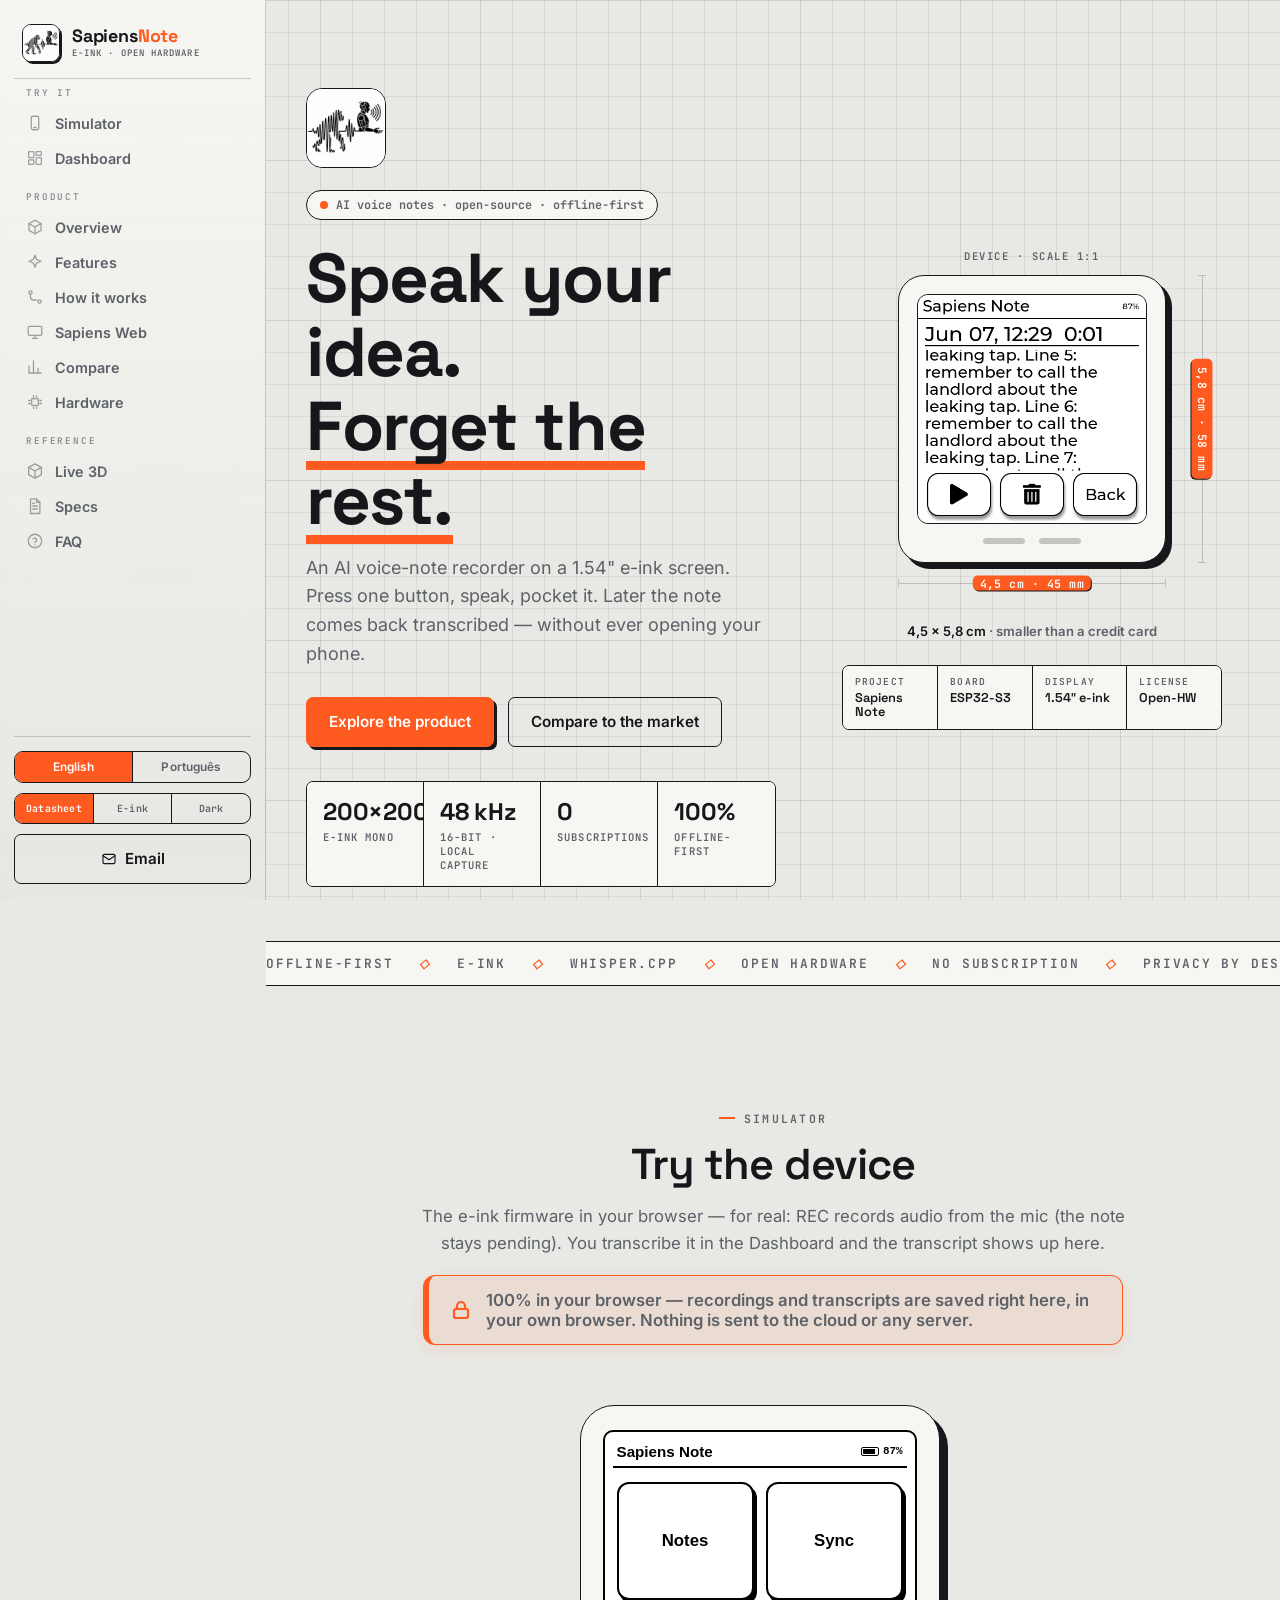
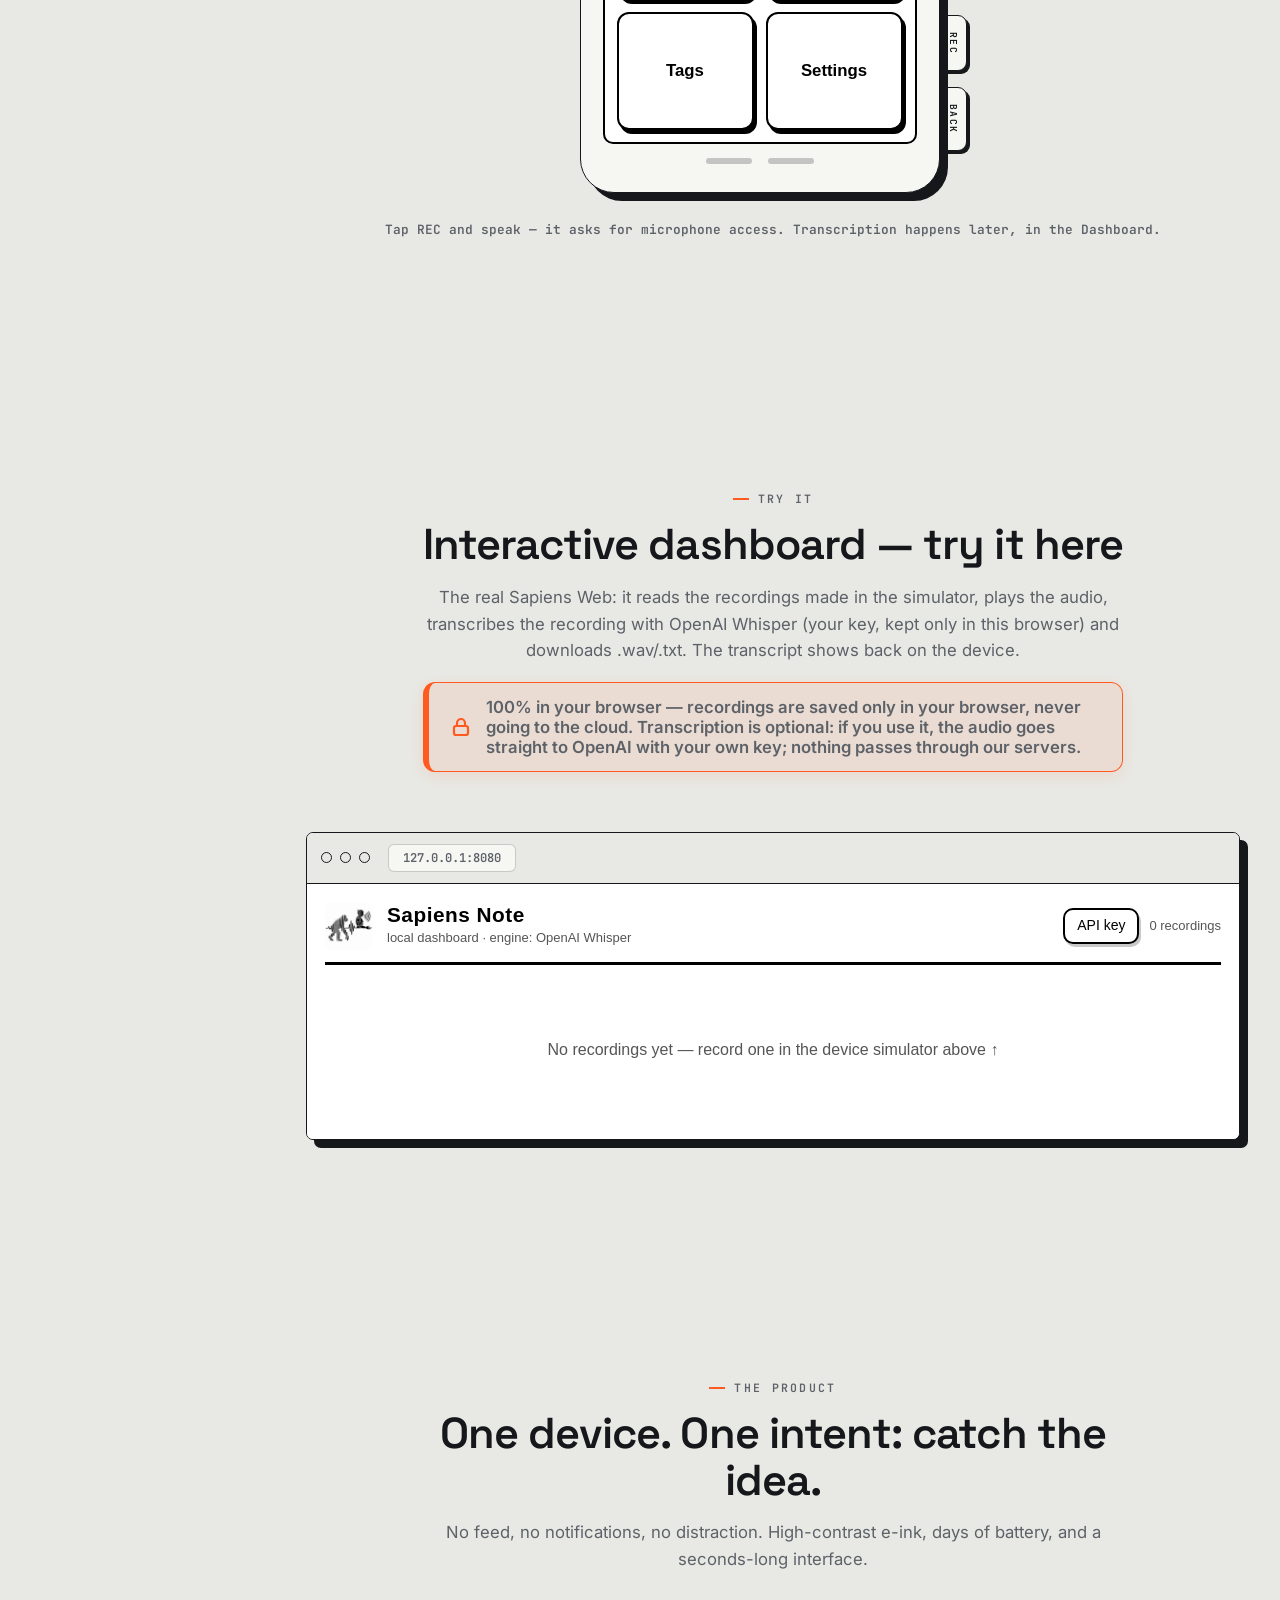
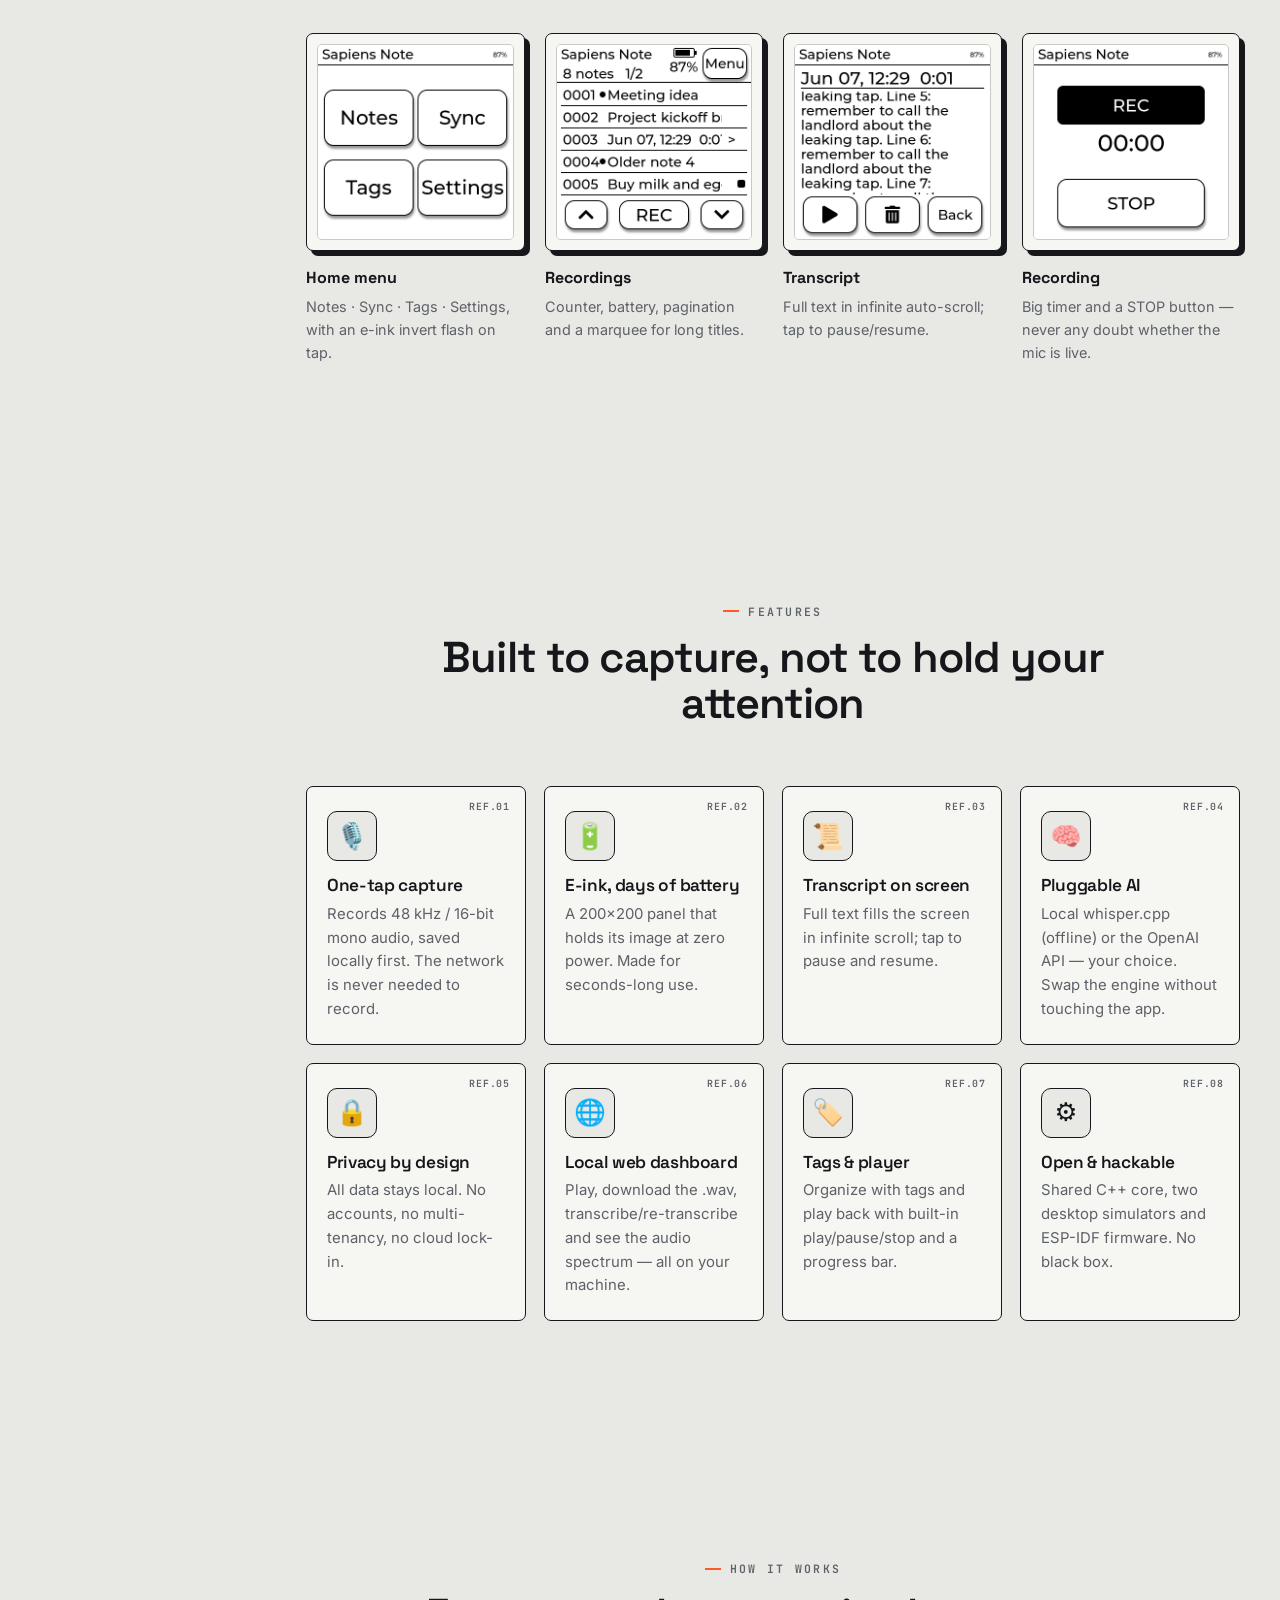
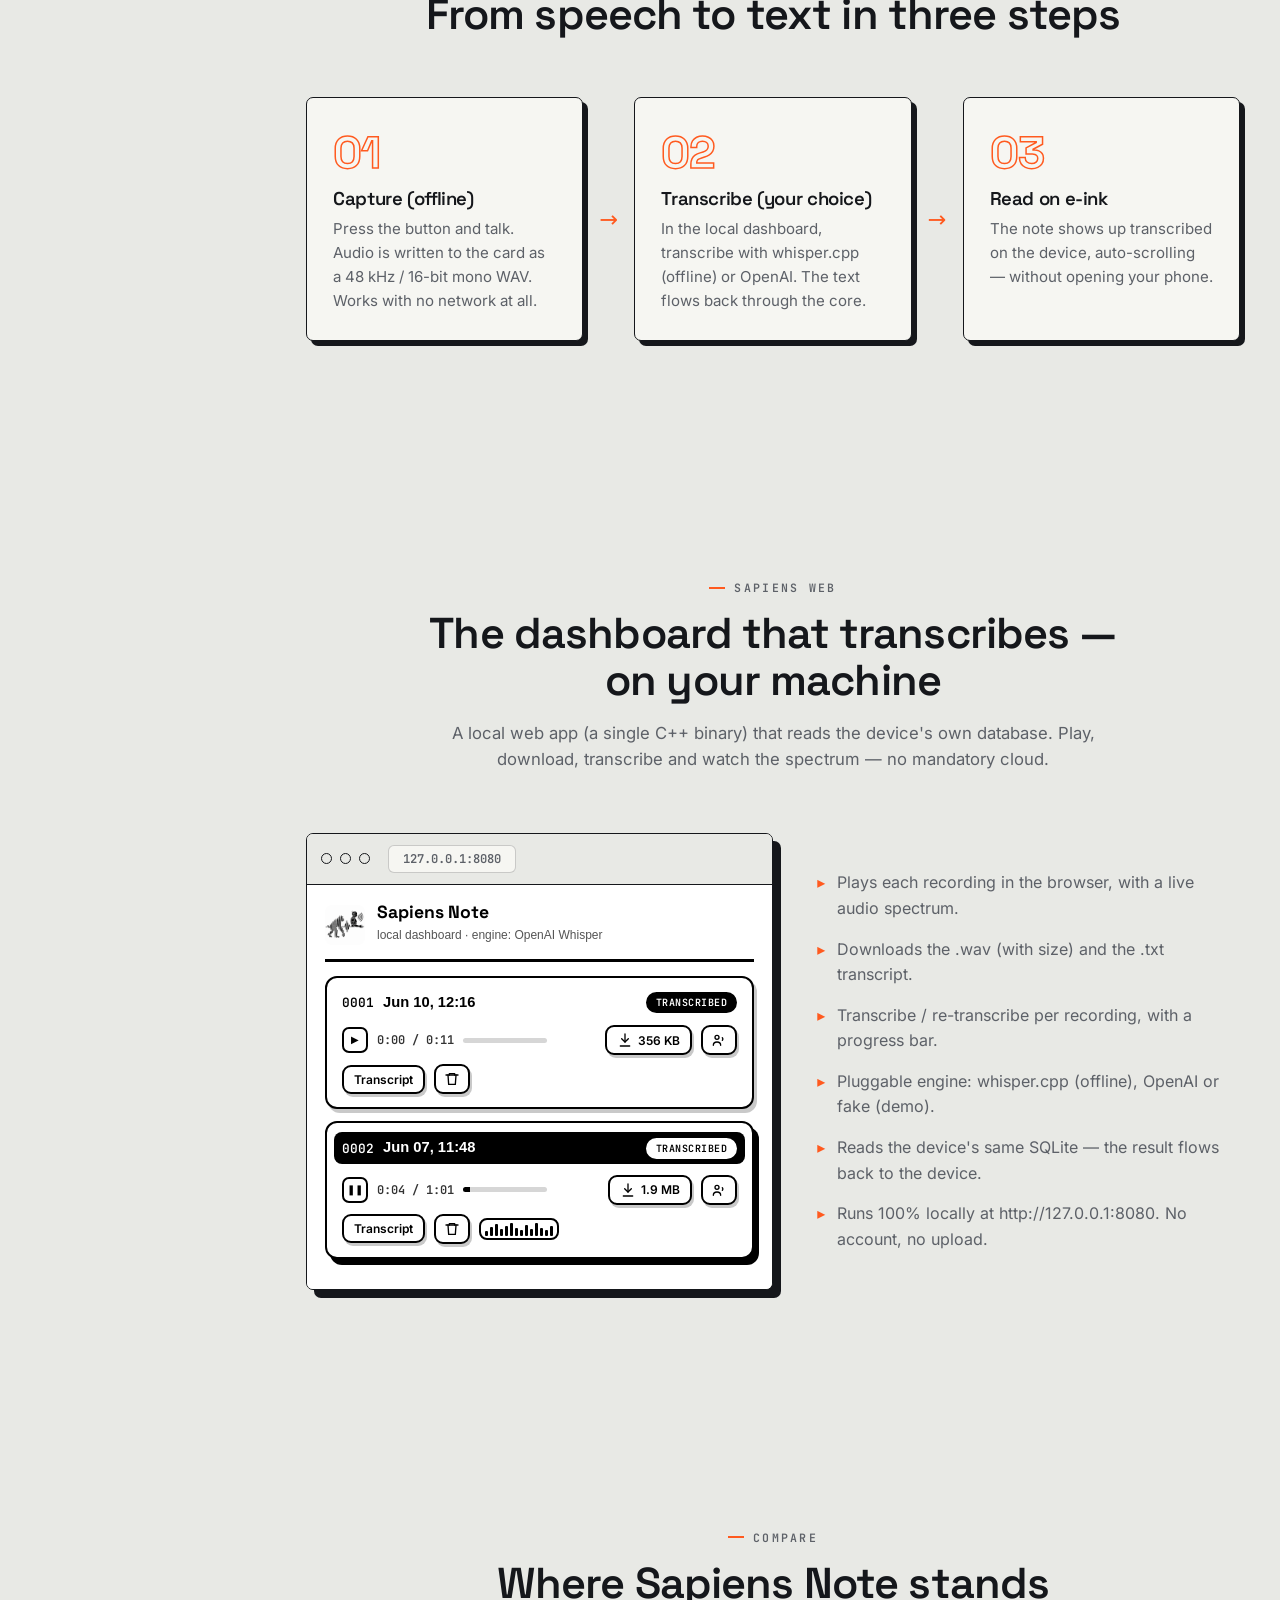
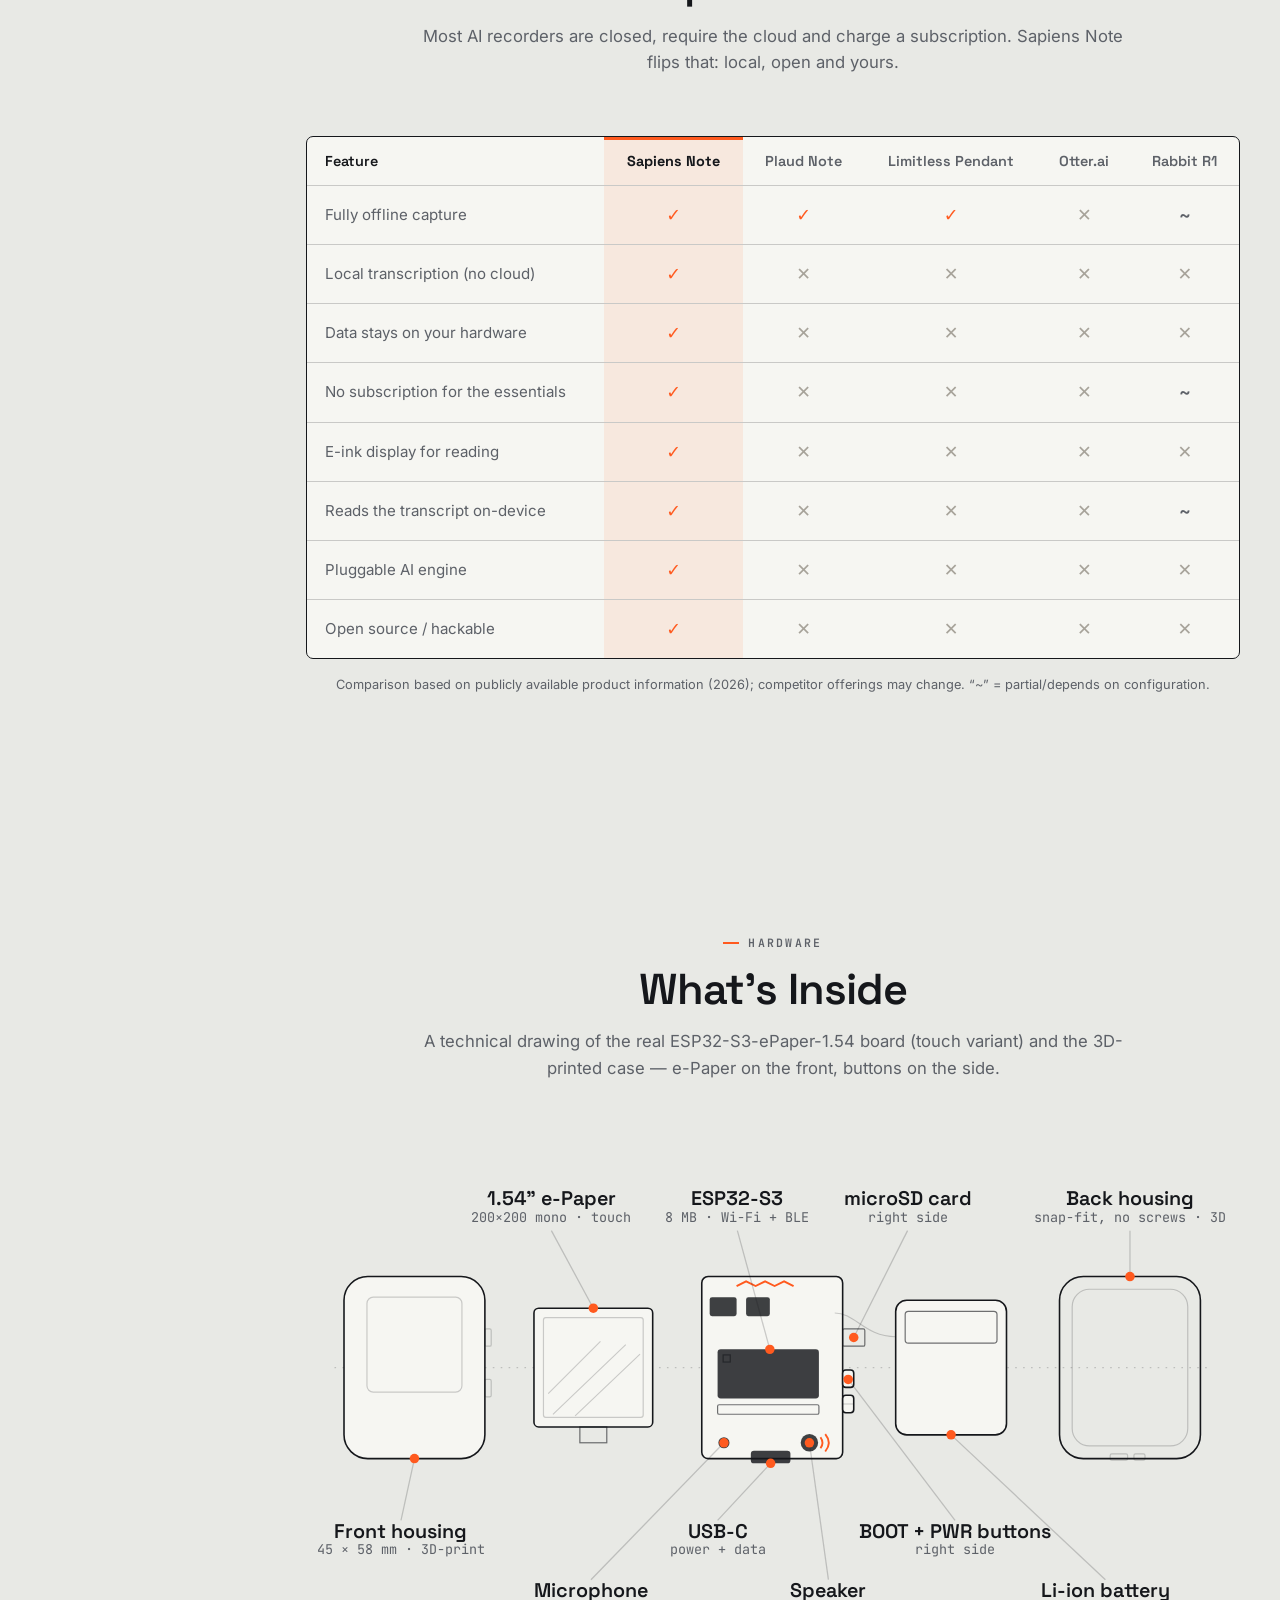
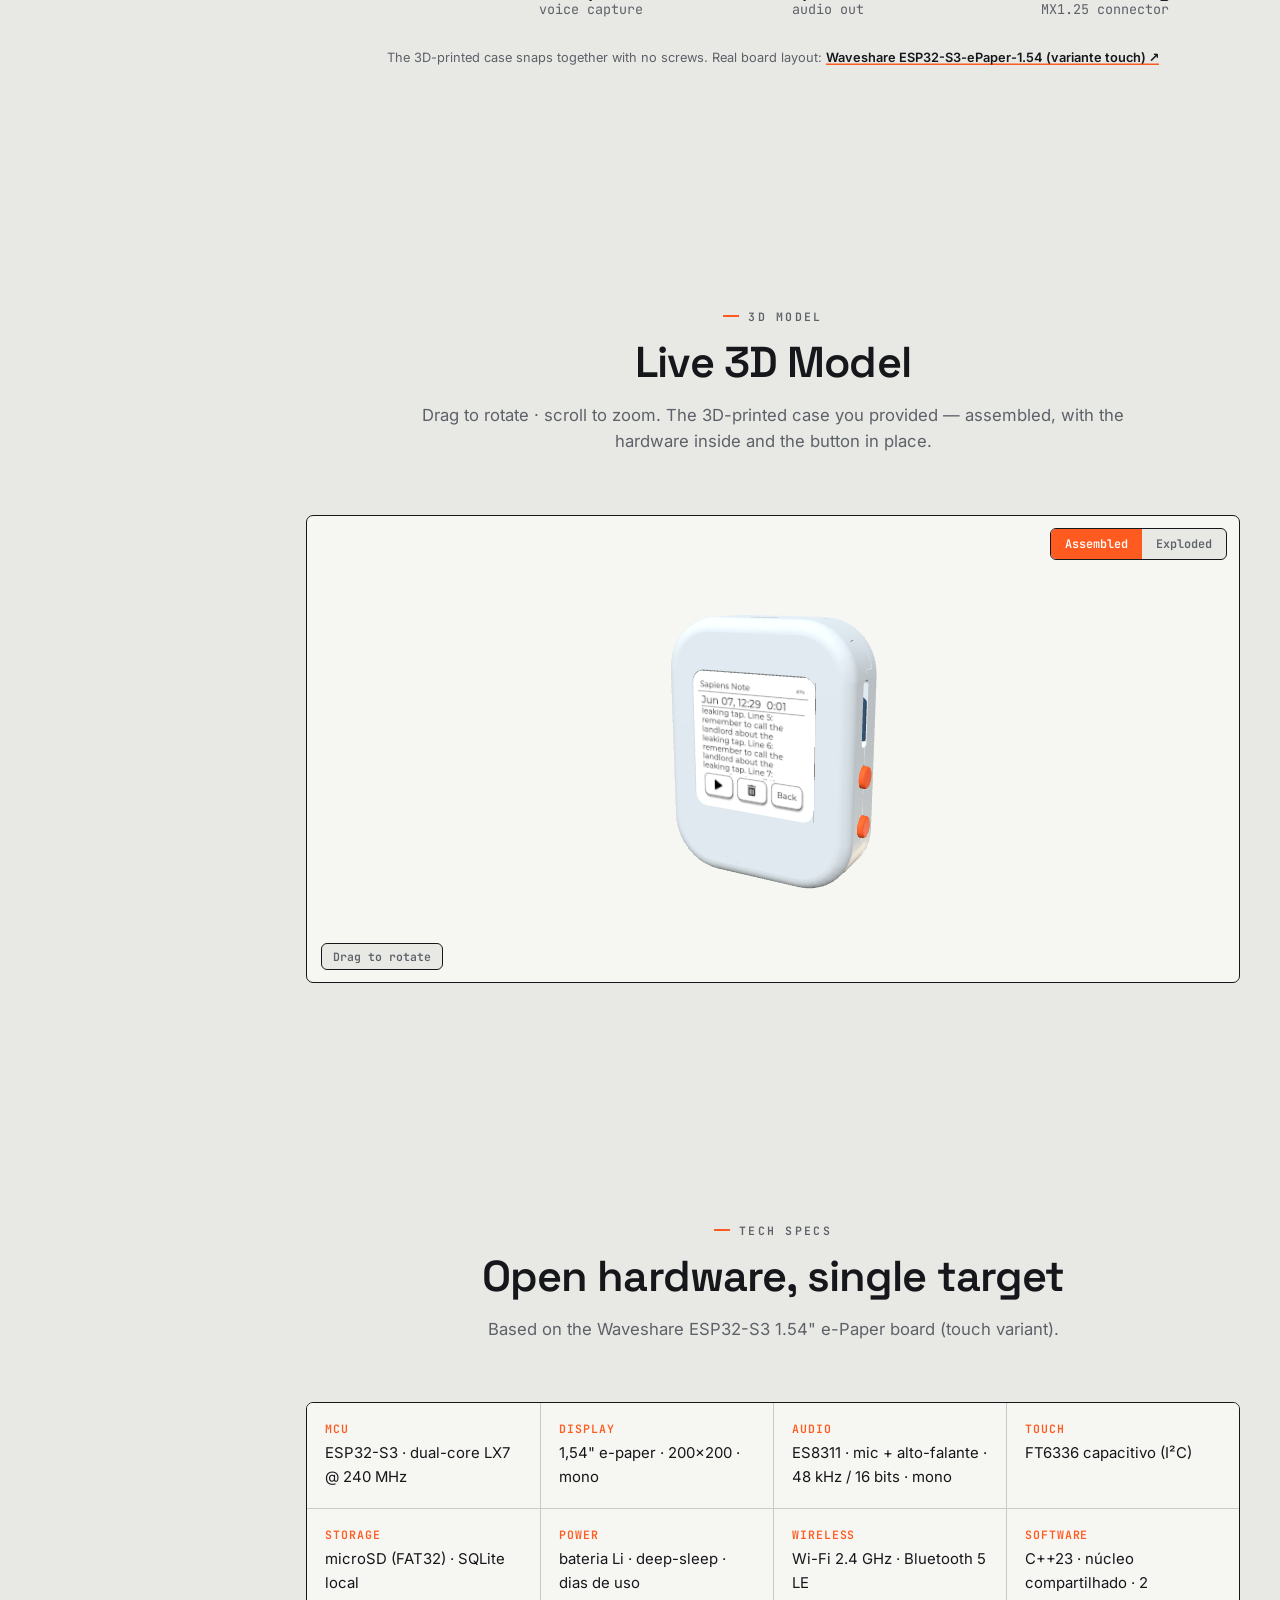
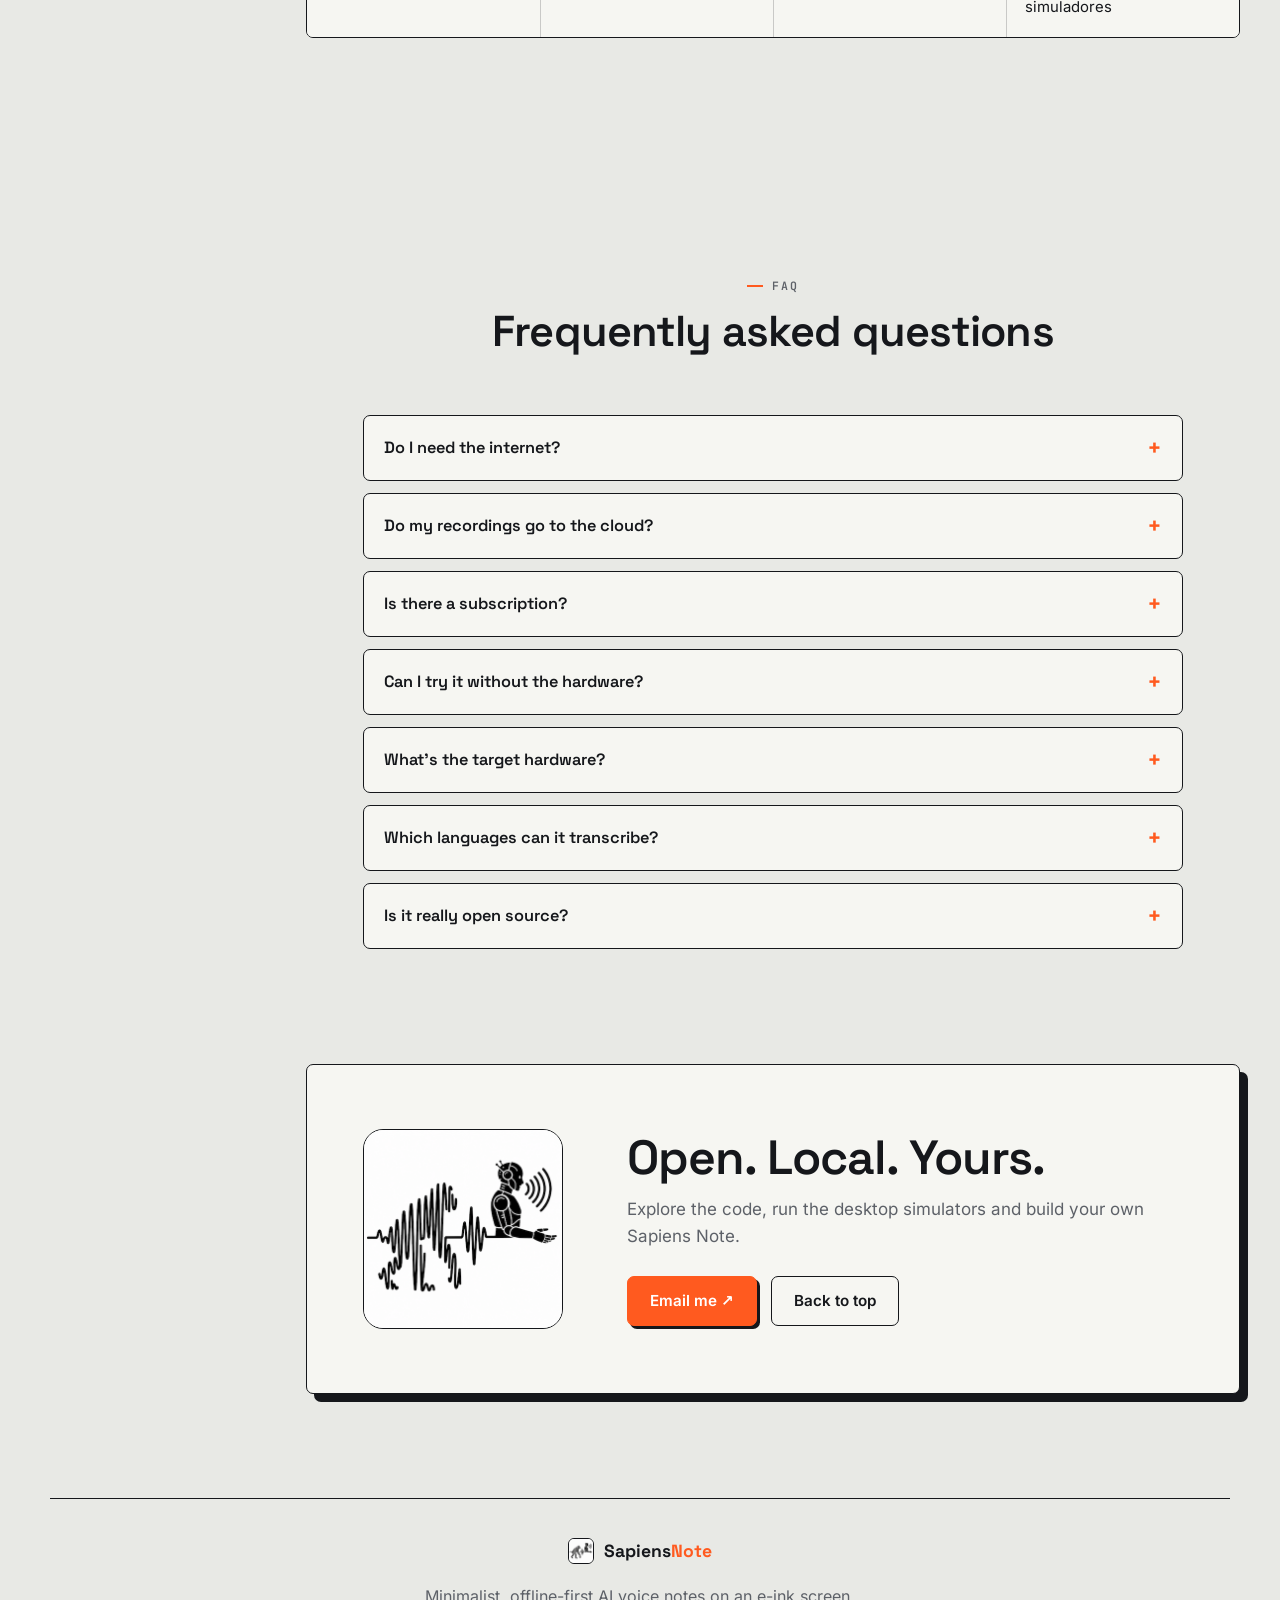
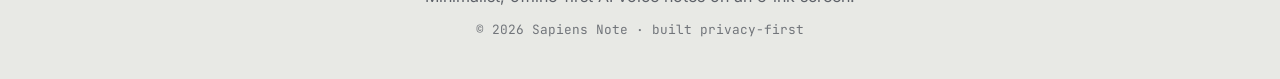
==== commit dacfdac6: "📝 (README.md, README.pt-br.md): update documentation to include new features 📝 (README.md, README.pt" ====
--- a/public/index.html
+++ b/public/index.html
@@ -129,7 +129,7 @@
     <span class="eyebrow" data-i18n="sim.eyebrow">Simulador</span>
     <h2 data-i18n="sim.title">Experimente o aparelho</h2>
     <p data-i18n="sim.sub">O firmware e-ink rodando no navegador. Toque nos botões e na tela para gravar, ler transcrições e ajustar opções.</p>
-    <p class="privnote"><svg viewBox="0 0 24 24" aria-hidden="true"><rect x="5" y="11" width="14" height="9" rx="2"/><path d="M8 11V8a4 4 0 0 1 8 0v3"/></svg><span><b data-i18n="priv.lead">100% no seu navegador —</b> <span data-i18n="priv.sim">as gravações e transcrições ficam guardadas só aqui (IndexedDB). Nada é enviado para a nuvem nem para nenhum servidor.</span></span></p>
+    <p class="privnote"><svg viewBox="0 0 24 24" aria-hidden="true"><rect x="5" y="11" width="14" height="9" rx="2"/><path d="M8 11V8a4 4 0 0 1 8 0v3"/></svg><span><b data-i18n="priv.lead">100% no seu navegador —</b> <span data-i18n="priv.sim">as gravações e transcrições ficam salvas aqui, no seu próprio navegador. Nada é enviado para a nuvem nem para nenhum servidor.</span></span></p>
   </div>
   <div class="sim-wrap reveal">
     <div class="sim-device" id="simDevice"></div>
@@ -143,7 +143,7 @@
     <span class="eyebrow" data-i18n="webdemo.eyebrow">Experimente</span>
     <h2 data-i18n="webdemo.title">Dashboard interativo — experimente aqui</h2>
     <p data-i18n="webdemo.sub">O Sapiens Web de verdade: lê as gravações reais feitas no simulador, toca o áudio, transcreve a gravação (Whisper / OpenAI) e baixa .wav/.txt.</p>
-    <p class="privnote"><svg viewBox="0 0 24 24" aria-hidden="true"><rect x="5" y="11" width="14" height="9" rx="2"/><path d="M8 11V8a4 4 0 0 1 8 0v3"/></svg><span><b data-i18n="priv.lead">100% no seu navegador —</b> <span data-i18n="priv.dash">as gravações ficam só aqui, não vão para a nuvem. A transcrição é opcional: se você usá-la, o áudio vai direto para a OpenAI com a sua chave; nada passa por servidores nossos.</span></span></p>
+    <p class="privnote"><svg viewBox="0 0 24 24" aria-hidden="true"><rect x="5" y="11" width="14" height="9" rx="2"/><path d="M8 11V8a4 4 0 0 1 8 0v3"/></svg><span><b data-i18n="priv.lead">100% no seu navegador —</b> <span data-i18n="priv.dash">as gravações ficam salvas só no seu navegador, não vão para a nuvem. A transcrição é opcional: se você usá-la, o áudio vai direto para a OpenAI com a sua chave; nada passa por servidores nossos.</span></span></p>
   </div>
   <div class="webdemo reveal">
     <div class="browser">
--- a/public/css/styles.css
+++ b/public/css/styles.css
@@ -690,12 +690,13 @@
    Device simulator (#simDevice) — screen is always monochrome e-ink
    ============================================================ */
 .sim-wrap{display:flex;flex-direction:column;align-items:center;gap:16px}
-.sim-device{display:flex;align-items:flex-start;justify-content:center}
+.sim-device{display:flex;align-items:stretch;justify-content:center}
 .sim-shell{position:relative;width:min(360px,84vw);padding:24px 22px 28px;border-radius:34px;
   background:var(--paper);border:1px solid var(--line);box-shadow:8px 8px 0 var(--ink)}
 .sim-feet{display:flex;justify-content:center;gap:16px;margin-top:14px}
 .sim-feet span{width:46px;height:6px;border-radius:6px;background:var(--ink);opacity:.22}
-.sim-side{display:flex;flex-direction:column;gap:18px;margin-top:54px}
+/* REC / BACK as side tabs on the right, sitting in the lower half of the device */
+.sim-side{display:flex;flex-direction:column;justify-content:flex-end;gap:16px;padding-bottom:42px}
 .sim-sbtn{writing-mode:vertical-rl;border:1px solid var(--line);background:var(--paper);color:var(--ink);
   font:700 .6rem var(--mono);letter-spacing:.14em;padding:16px 6px;border-radius:0 9px 9px 0;cursor:pointer;box-shadow:3px 3px 0 var(--ink)}
 .sim-sbtn:active{transform:translate(1px,1px);box-shadow:2px 2px 0 var(--ink)}
@@ -739,6 +740,7 @@
 .ltitle{flex:1;min-width:0;overflow:hidden}
 .ltitle .mq{display:inline-block;white-space:nowrap}
 .ldot{font-size:.8rem;line-height:1}
+.ltime{font:700 .66rem ui-monospace,monospace;color:#333;flex:0 0 auto;font-variant-numeric:tabular-nums}
 .lempty{flex:1;display:grid;place-items:center;color:#444;font-size:.85rem;text-align:center}
 .lfoot{display:flex;align-items:center;justify-content:center;gap:10px;padding-top:8px}
 
